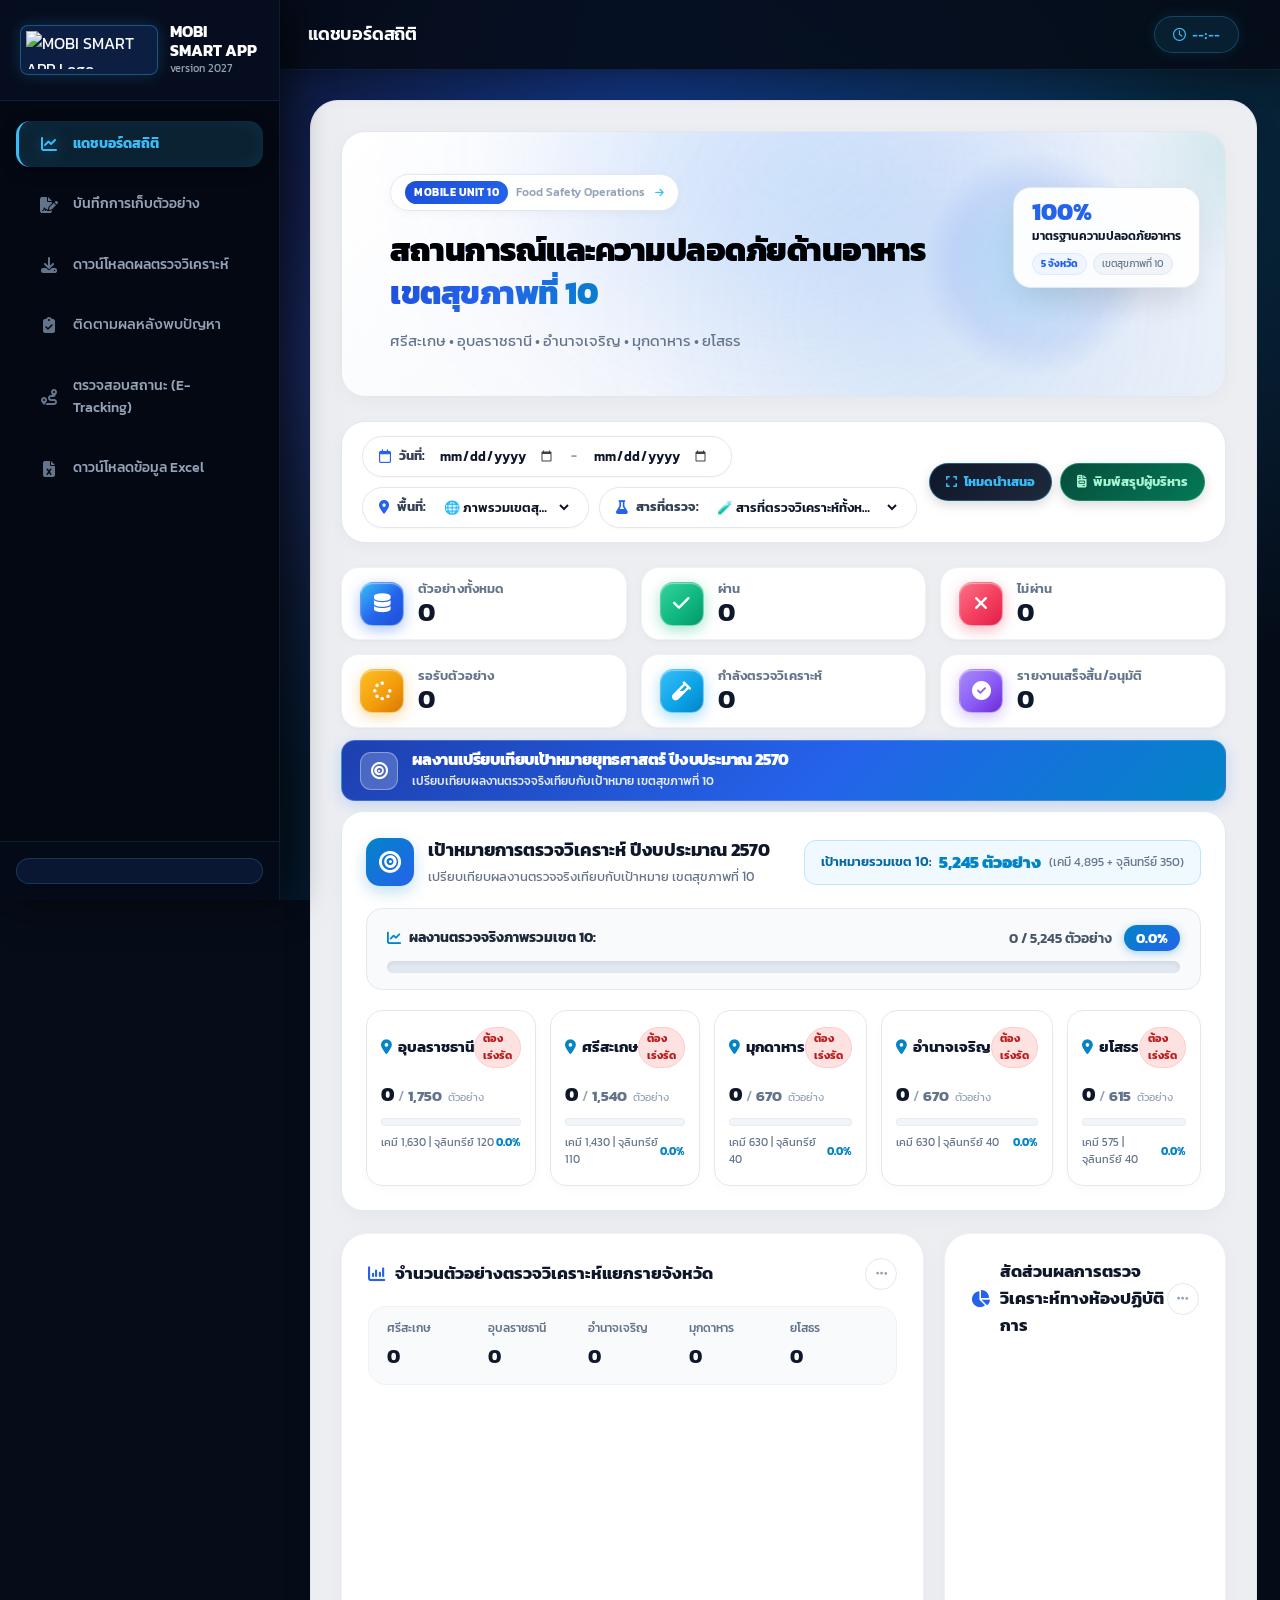
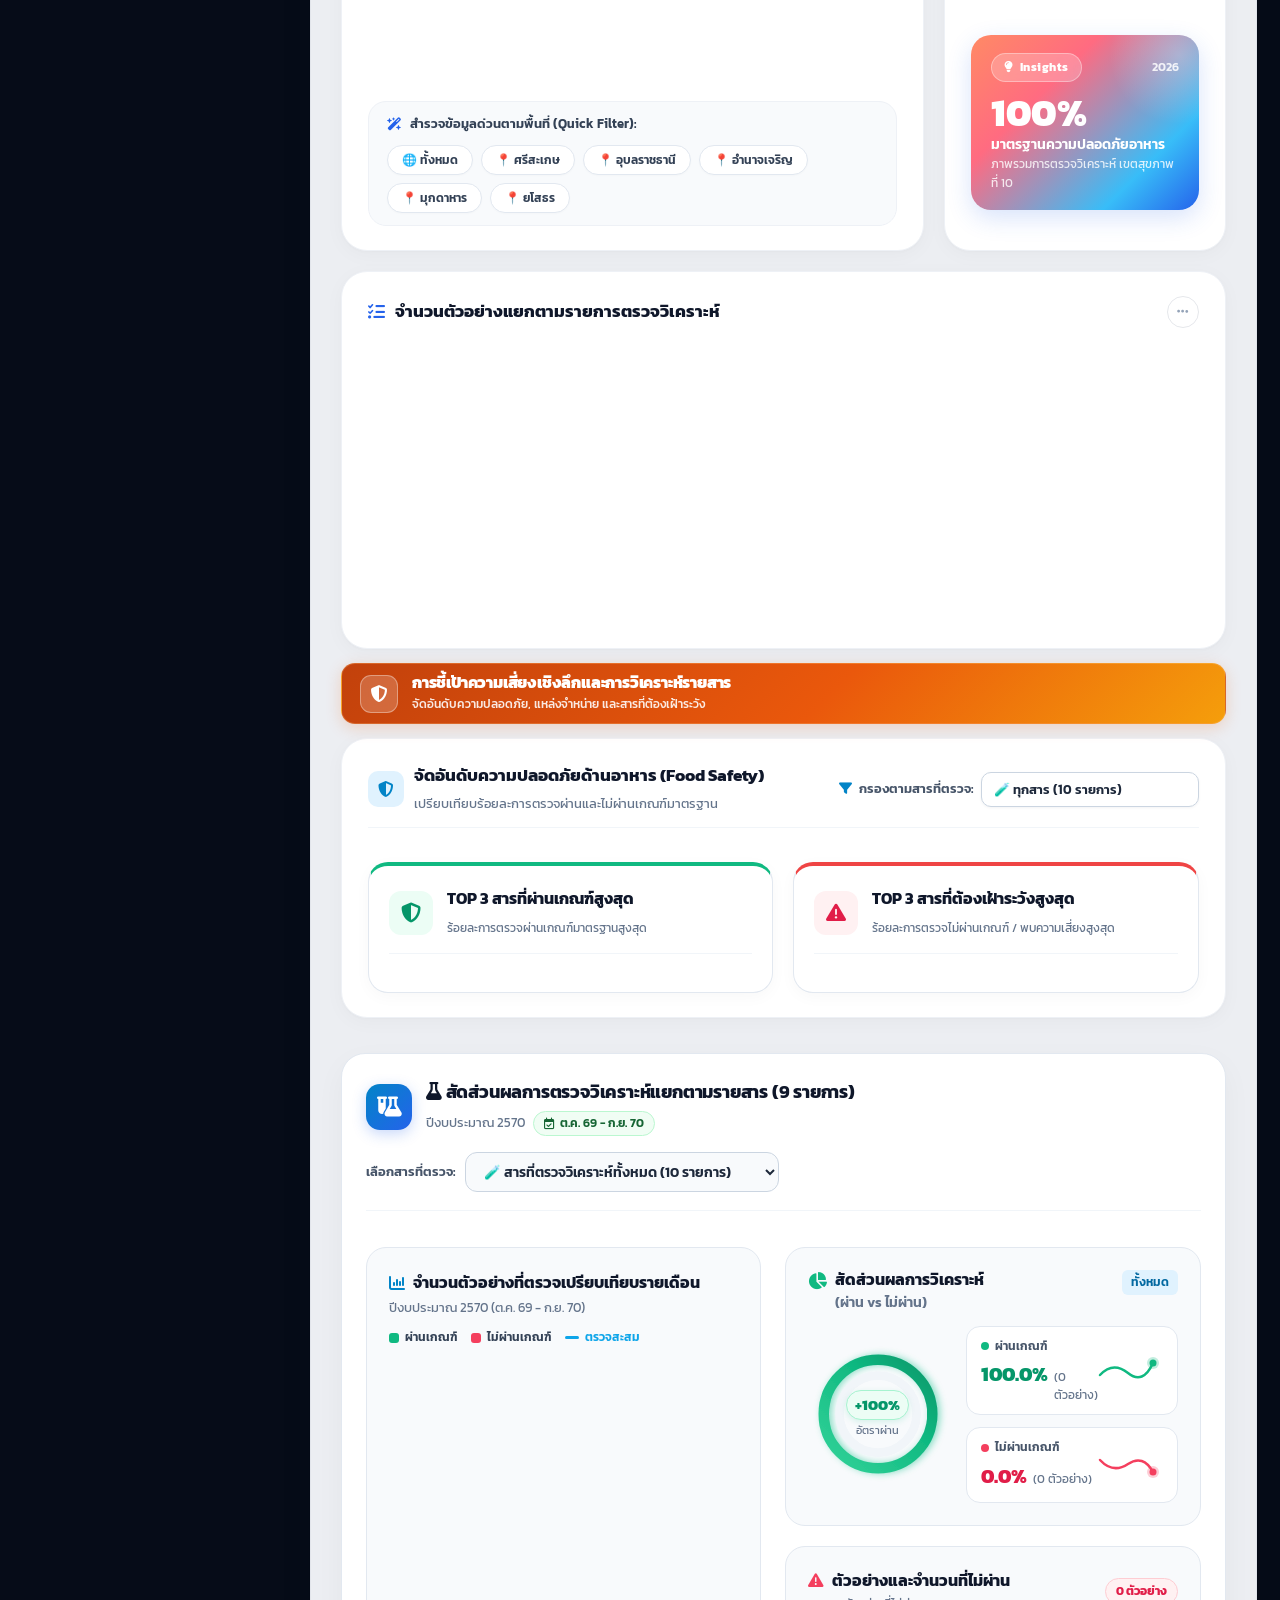
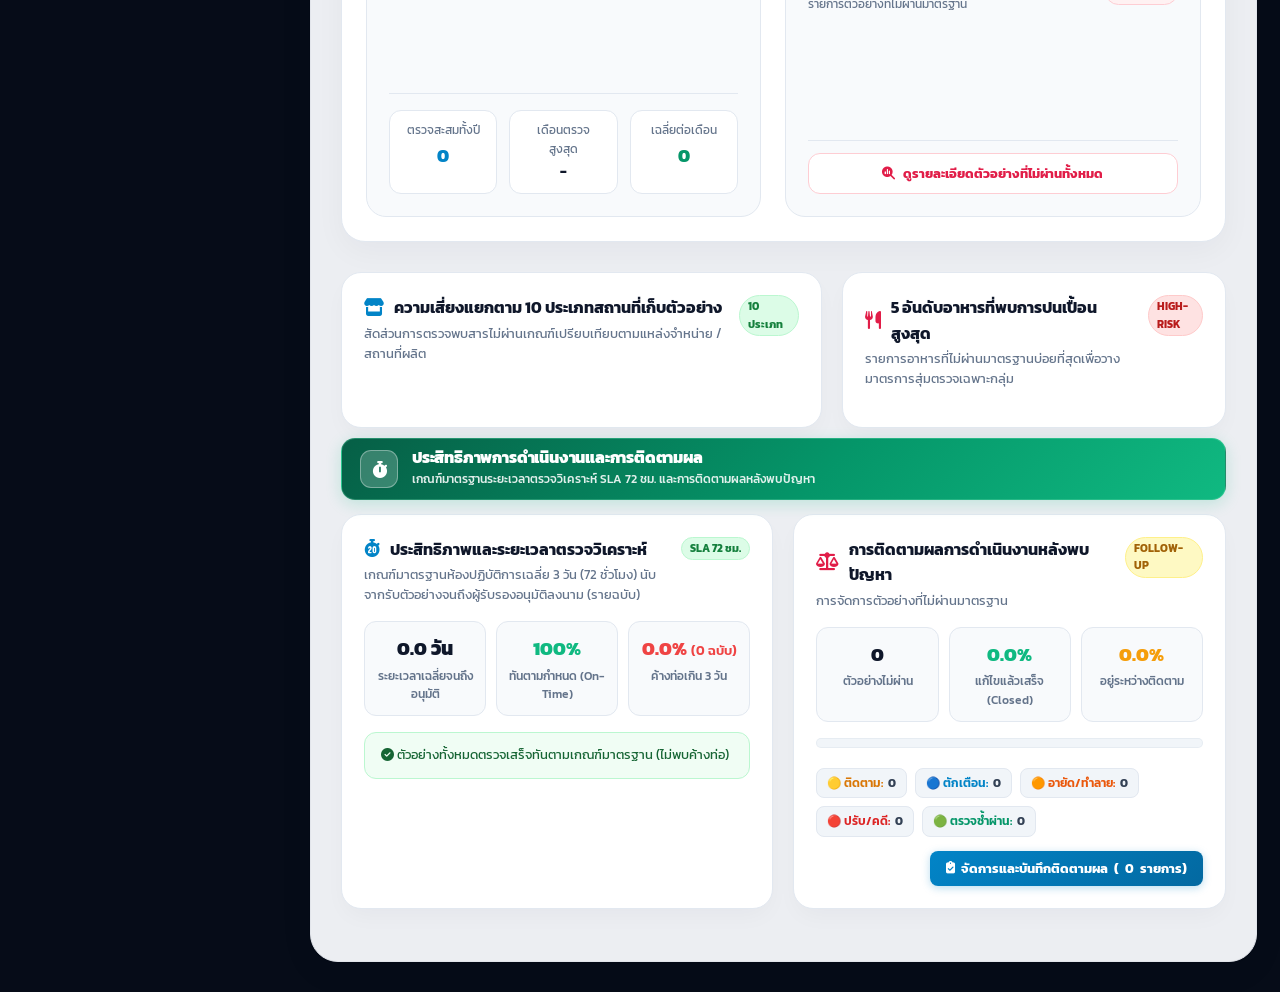
==== index.html @ 43fd7a83 "fix(lab): remove bench sheet title subtitle and update signees to analyst 1 and 2" ====
<!DOCTYPE html>
<html lang="th">
<head>
    <meta http-equiv="Cache-Control" content="no-cache, no-store, must-revalidate">
    <meta http-equiv="Pragma" content="no-cache">
    <meta http-equiv="Expires" content="0">
    <meta charset="UTF-8">
    <meta name="viewport" content="width=device-width, initial-scale=1.0">
    <title>MOBI SMART APP 2027</title>
    <!-- Google Fonts: Sarabun, Outfit, Prompt & Kanit -->
    <link rel="preconnect" href="https://fonts.googleapis.com">
    <link rel="preconnect" href="https://fonts.gstatic.com" crossorigin>
    <link href="https://fonts.googleapis.com/css2?family=Kanit:ital,wght@0,300;0,400;0,500;0,600;0,700;1,300;1,400&family=Outfit:wght@300;400;500;600;700&family=Prompt:ital,wght@0,300;0,400;0,500;0,600;0,700;1,300;1,400&family=Sarabun:ital,wght@0,300;0,400;0,500;0,600;0,700;1,400&display=swap" rel="stylesheet">
    <!-- FontAwesome Icons -->
    <link rel="stylesheet" href="https://cdnjs.cloudflare.com/ajax/libs/font-awesome/6.4.0/css/all.min.css">
    <!-- SweetAlert2 for beautiful popups -->
    <link rel="stylesheet" href="https://cdn.jsdelivr.net/npm/sweetalert2@11/dist/sweetalert2.min.css">
    <!-- Main Style Sheet -->
    <link rel="stylesheet" href="style_v3.css?v=1795678300000">
    <link rel="stylesheet" href="fonts.css?v=1793870500000">

    <style>
        /* Modern Split Card Login Styling (Inspired by reference template) */
        body.require-login-mode {
            background: #020b22 url('login_bg.png?v=1793678000000') no-repeat center center / cover fixed !important;
            font-family: 'Prompt', -apple-system, BlinkMacSystemFont, "Segoe UI", Roboto, sans-serif !important;
            min-height: 100vh;
        }
        body.require-login-mode::before {
            display: none !important;
        }
        body.require-login-mode .app-container {
            display: none !important;
        }
        
        #authModal.active {
            background: #020b22 url('login_bg.png?v=1793678000000') no-repeat center center / cover fixed !important;
            z-index: 1001 !important;
            display: flex !important;
            align-items: center !important;
            justify-content: center !important;
            padding: 24px;
            box-sizing: border-box;
            position: fixed;
            top: 0; left: 0; right: 0; bottom: 0;
            overflow-y: auto !important;
            -webkit-overflow-scrolling: touch !important;
            font-family: 'Prompt', -apple-system, BlinkMacSystemFont, "Segoe UI", Roboto, sans-serif !important;
        }
        #authModal:not(.active),
        #authModal.hidden {
            display: none !important;
            pointer-events: none !important;
        }

        .auth-bg-video {
            position: absolute !important;
            top: 50% !important;
            left: 50% !important;
            width: 100% !important;
            height: 100% !important;
            min-width: 100% !important;
            min-height: 100% !important;
            object-fit: cover !important;
            transform: translate(-50%, -50%) !important;
            z-index: 0 !important;
            pointer-events: none !important;
        }

        .auth-bg-overlay {
            position: absolute !important;
            inset: 0 !important;
            background: radial-gradient(circle at 50% 50%, rgba(2, 11, 34, 0.22) 0%, rgba(2, 11, 34, 0.52) 100%) !important;
            pointer-events: none !important;
            z-index: 1 !important;
        }

        #authModal input,
        #authModal button,
        #authModal select,
        #authModal textarea,
        #authModal label {
            font-family: 'Prompt', -apple-system, BlinkMacSystemFont, "Segoe UI", Roboto, sans-serif !important;
        }

        #authModal i,
        #authModal [class*="fa-"],
        #authModal .fa-solid,
        #authModal .fa-regular {
            font-family: "Font Awesome 6 Free" !important;
        }
        
        #authModal .modal-card.auth-split-card {
            position: relative !important;
            z-index: 2 !important;
            display: flex !important;
            flex-direction: row !important;
            background: rgba(10, 25, 65, 0.28) !important;
            backdrop-filter: blur(18px) saturate(160%) !important;
            -webkit-backdrop-filter: blur(18px) saturate(160%) !important;
            border-radius: 28px !important;
            border: 1.5px solid rgba(255, 255, 255, 0.26) !important;
            box-shadow: 0 30px 90px rgba(0, 5, 20, 0.55), 0 0 50px rgba(0, 140, 255, 0.22), inset 0 1px 2px rgba(255, 255, 255, 0.3) !important;
            width: 100% !important;
            max-width: 1060px !important;
            height: 640px !important;
            max-height: calc(100vh - 40px) !important;
            padding: 0 !important;
            overflow: hidden !important;
            color: #ffffff !important;
            position: relative !important;
            transition: all 0.35s cubic-bezier(0.16, 1, 0.3, 1) !important;
        }

        #authModal .modal-card.auth-split-card.register-mode {
            width: 1240px !important;
            max-width: 96vw !important;
            height: 670px !important;
            max-height: calc(100vh - 30px) !important;
        }

        #authModal .close-modal-btn {
            display: none !important;
        }

        /* Hero Panel (Left on Desktop, Top on Mobile) - Pure White Crisp Theme */
        .auth-panel-hero {
            flex: 0 0 460px;
            width: 460px;
            background: #ffffff !important;
            backdrop-filter: none !important;
            -webkit-backdrop-filter: none !important;
            padding: 34px 38px 24px !important;
            display: flex !important;
            flex-direction: column !important;
            justify-content: space-between !important;
            position: relative !important;
            z-index: 2 !important;
            border-right: 1.5px solid rgba(226, 232, 240, 0.9) !important;
            box-shadow: 10px 0 35px rgba(2, 6, 23, 0.08);
            border-top-left-radius: 26px !important;
            border-bottom-left-radius: 26px !important;
            transition: flex 0.35s ease, width 0.35s ease;
            box-sizing: border-box;
        }

        #authModal .modal-card.register-mode .auth-panel-hero {
            flex: 0 0 280px !important;
            width: 280px !important;
            padding: 22px 20px 18px !important;
        }

        /* Hero Brand */
        .auth-hero-brand {
            display: flex;
            align-items: center;
            gap: 12px;
        }
        .auth-hero-brand-info {
            display: flex;
            align-items: center;
            gap: 8px;
        }
        .auth-brand-name {
            color: #0f172a !important;
            font-size: 15px;
            font-weight: 800;
            letter-spacing: 1.5px;
            text-transform: uppercase;
        }
        .auth-brand-tag {
            background: rgba(2, 132, 199, 0.12) !important;
            border: 1px solid rgba(2, 132, 199, 0.35) !important;
            color: #0284c7 !important;
            font-size: 11px;
            font-weight: 700;
            padding: 2px 8px;
            border-radius: 9999px;
            letter-spacing: 0.5px;
        }

        /* Dynamic Animated App Logo */
        .auth-dynamic-logo-container {
            position: relative;
            width: 100%;
            max-width: 340px;
            height: 250px;
            margin: 10px auto;
            display: flex;
            align-items: center;
            justify-content: center;
        }
        #authModal .modal-card.register-mode .auth-dynamic-logo-container {
            max-width: 240px;
            height: 180px;
        }

        .logo-ambient-glow {
            position: absolute;
            top: 50%;
            left: 50%;
            width: 270px;
            height: 270px;
            background: radial-gradient(circle, rgba(186, 230, 253, 0.7) 0%, rgba(224, 242, 254, 0.4) 45%, transparent 70%) !important;
            border-radius: 50%;
            pointer-events: none;
            animation: logoAuraPulse 4s ease-in-out infinite;
            z-index: 1;
        }
        .logo-orbit-ring {
            position: absolute;
            top: 50%;
            left: 50%;
            border-radius: 50%;
            pointer-events: none;
        }
        .orbit-ring-outer {
            width: 250px;
            height: 250px;
            border: 1.5px dashed rgba(2, 132, 199, 0.38) !important;
            animation: techRingSpin 22s linear infinite;
            z-index: 1;
        }
        .orbit-ring-inner {
            width: 215px;
            height: 215px;
            border: 1px dotted rgba(14, 165, 233, 0.45) !important;
            animation: techRingReverse 16s linear infinite;
            z-index: 1;
        }
        .auth-dynamic-logo-card {
            position: relative;
            z-index: 3;
            padding: 0;
            background: transparent !important;
            border: none !important;
            box-shadow: none !important;
            animation: logoFloat 4.5s ease-in-out infinite;
            display: flex;
            align-items: center;
            justify-content: center;
        }
        #authModal .modal-card.register-mode .auth-dynamic-logo-card {
            padding: 0;
            background: transparent !important;
            border: none !important;
            box-shadow: none !important;
        }
        .auth-dynamic-app-logo {
            max-width: 325px;
            max-height: 180px;
            width: 100%;
            height: auto;
            object-fit: contain;
            display: block;
            filter: none !important;
            transition: transform 0.3s ease;
        }
        #authModal .modal-card.register-mode .auth-dynamic-app-logo {
            max-width: 230px;
            max-height: 125px;
        }

        @keyframes logoFloat {
            0%, 100% {
                transform: translateY(0px) rotate(0deg);
            }
            50% {
                transform: translateY(-8px) rotate(0.6deg);
            }
        }
        @keyframes logoAuraPulse {
            0%, 100% {
                transform: translate(-50%, -50%) scale(0.92);
                opacity: 0.5;
            }
            50% {
                transform: translate(-50%, -50%) scale(1.1);
                opacity: 0.85;
            }
        }
        @keyframes techRingSpin {
            from { transform: translate(-50%, -50%) rotate(0deg); }
            to { transform: translate(-50%, -50%) rotate(360deg); }
        }
        @keyframes techRingReverse {
            from { transform: translate(-50%, -50%) rotate(360deg); }
            to { transform: translate(-50%, -50%) rotate(0deg); }
        }

        /* Hero Typography */
        .auth-hero-text-block {
            margin-bottom: 6px;
        }
        .auth-hero-title {
            font-family: 'Prompt', 'Outfit', sans-serif !important;
            font-size: 38px;
            font-weight: 800;
            letter-spacing: -0.5px;
            color: #0f172a !important;
            line-height: 1.1;
            margin-bottom: 8px;
            text-shadow: none !important;
        }
        .auth-hero-system-desc {
            font-family: 'Prompt', 'Kanit', sans-serif;
            font-size: 14.5px;
            font-weight: 700;
            background: linear-gradient(135deg, #1e3a8a 0%, #2563eb 50%, #0284c7 100%) !important;
            -webkit-background-clip: text !important;
            -webkit-text-fill-color: transparent !important;
            background-clip: text !important;
            color: transparent !important;
            margin-bottom: 5px;
            line-height: 1.4;
            display: inline-block;
        }
        .auth-hero-agency-desc {
            font-size: 12.5px;
            font-weight: 500;
            color: #475569 !important;
            line-height: 1.5;
            margin: 0;
        }
        .auth-hero-copyright {
            font-size: 11.5px;
            color: #64748b !important;
            margin-top: 8px;
        }

        /* Form Panel (Right on Desktop) */
        .auth-panel-form {
            flex: 1;
            background: linear-gradient(165deg, rgba(8, 20, 55, 0.35) 0%, rgba(4, 12, 35, 0.48) 100%) !important;
            backdrop-filter: blur(18px) saturate(160%) !important;
            -webkit-backdrop-filter: blur(18px) saturate(160%) !important;
            padding: 30px 42px 24px !important;
            display: flex !important;
            flex-direction: column !important;
            justify-content: space-between !important;
            overflow: hidden;
            box-sizing: border-box;
            position: relative;
        }

        /* Top Nav Bar inside Form Panel */
        .auth-top-nav-bar {
            display: flex;
            align-items: center;
            justify-content: flex-end;
            gap: 20px;
            margin-bottom: 14px;
        }
        #authModal .auth-top-nav-bar a,
        .auth-top-nav-bar a {
            color: #ffffff !important;
            font-size: 12.5px !important;
            font-weight: 600 !important;
            letter-spacing: 0.5px !important;
            text-decoration: none !important;
            transition: color 0.2s, opacity 0.2s !important;
            opacity: 1 !important;
        }
        #authModal .auth-top-nav-bar a:hover,
        .auth-top-nav-bar a:hover {
            color: #7dd3fc !important;
            opacity: 1 !important;
            text-decoration: underline !important;
        }

        /* Forms Scroll Area - Vertically Centered for Login */
        .auth-forms-container {
            flex: 1;
            display: flex !important;
            flex-direction: column !important;
            justify-content: center !important;
            overflow-y: auto;
            padding-right: 6px;
        }
        #authModal .modal-card.register-mode .auth-forms-container {
            justify-content: flex-start !important;
        }
        .auth-forms-container::-webkit-scrollbar {
            width: 5px;
        }
        .auth-forms-container::-webkit-scrollbar-thumb {
            background: #1e3a8a;
            border-radius: 10px;
        }

        .auth-subform {
            display: none !important;
        }
        .auth-subform.active {
            display: block !important;
        }
        #loginForm.active {
            width: 100%;
            margin: auto 0 !important;
            display: flex !important;
            flex-direction: column !important;
            justify-content: center !important;
        }
        #registerForm.active {
            display: block !important;
            width: 100% !important;
            margin: 0 !important;
        }
        #forgotForm.active {
            display: block !important;
            width: 100% !important;
            margin: auto 0 !important;
        }

        /* Form Headers */
        .auth-form-header {
            margin-bottom: 20px;
        }
        .auth-form-title {
            color: #ffffff !important;
            font-size: 22px !important;
            font-weight: 700 !important;
            letter-spacing: 0.3px;
            margin: 0 0 6px 0 !important;
            line-height: 1.25;
        }
        .auth-form-subtitle {
            color: #ffffff !important;
            opacity: 0.92;
            font-size: 12.5px !important;
            margin: 0 !important;
            line-height: 1.4;
        }

        /* Inputs (Crisp White Boxes matching reference image) */
        .auth-pill-group {
            position: relative;
            margin-bottom: 16px;
        }
        .auth-pill-group input, 
        .auth-pill-group select {
            width: 100%;
            height: 50px;
            border-radius: 14px !important;
            border: 1.5px solid rgba(255, 255, 255, 0.25) !important;
            padding-left: 54px !important;
            padding-right: 48px !important;
            padding-top: 0 !important;
            padding-bottom: 0 !important;
            font-size: 14px !important;
            font-family: 'Prompt', sans-serif !important;
            color: #0f172a !important;
            background: #ffffff !important;
            outline: none;
            transition: all 0.2s ease;
            box-sizing: border-box;
            box-shadow: 0 4px 14px rgba(0, 0, 0, 0.16) !important;
        }
        .auth-pill-group input::placeholder {
            color: #94a3b8 !important;
            font-size: 13px;
            font-weight: 400;
        }
        .auth-pill-group input:focus, 
        .auth-pill-group select:focus {
            border-color: #38bdf8 !important;
            box-shadow: 0 0 0 3.5px rgba(56, 189, 248, 0.32) !important;
        }
        .auth-pill-group input:-webkit-autofill,
        .auth-pill-group input:-webkit-autofill:hover, 
        .auth-pill-group input:-webkit-autofill:focus {
            -webkit-text-fill-color: #0f172a !important;
            -webkit-box-shadow: 0 0 0 1000px #ffffff inset !important;
            box-shadow: 0 0 0 1000px #ffffff inset !important;
            transition: background-color 5000s ease-in-out 0s;
            padding-left: 54px !important;
            padding-right: 48px !important;
        }
        .auth-pill-group .pill-icon-left {
            position: absolute;
            left: 20px;
            top: 50%;
            transform: translateY(-50%);
            color: #475569 !important;
            font-size: 16px;
            pointer-events: none;
            z-index: 5;
        }
        .auth-pill-group .pill-icon-eye {
            position: absolute;
            right: 20px;
            top: 50%;
            transform: translateY(-50%);
            color: #64748b !important;
            font-size: 16px;
            cursor: pointer;
            transition: color 0.2s;
            z-index: 5;
        }
        .auth-pill-group .pill-icon-eye:hover {
            color: #0284c7 !important;
        }

        /* Buttons */
        .auth-btn-pill {
            width: 100%;
            height: 48px;
            border-radius: 14px !important;
            font-size: 15px !important;
            font-weight: 700 !important;
            letter-spacing: 0.5px;
            font-family: 'Prompt', sans-serif !important;
            cursor: pointer;
            transition: all 0.25s ease !important;
            box-sizing: border-box;
            display: flex;
            align-items: center;
            justify-content: center;
        }
        .auth-btn-primary {
            background: linear-gradient(135deg, #0284c7 0%, #2563eb 55%, #1d4ed8 100%) !important;
            border: none !important;
            color: #ffffff !important;
            box-shadow: 0 8px 24px rgba(37, 99, 235, 0.45) !important;
            margin-top: 8px;
        }
        .auth-btn-primary:hover {
            transform: translateY(-2px);
            box-shadow: 0 12px 30px rgba(2, 132, 199, 0.6) !important;
        }
        .auth-btn-secondary {
            background: rgba(255, 255, 255, 0.05) !important;
            border: 1.5px solid rgba(56, 189, 248, 0.45) !important;
            color: #ffffff !important;
            box-shadow: 0 4px 14px rgba(0, 0, 0, 0.2) !important;
            margin-top: 10px !important;
        }
        .auth-btn-secondary:hover {
            background: rgba(56, 189, 248, 0.15) !important;
            border-color: #38bdf8 !important;
            color: #38bdf8 !important;
            transform: translateY(-2px);
            box-shadow: 0 6px 20px rgba(56, 189, 248, 0.25) !important;
        }

        /* Meta Row */
        .auth-meta-row {
            display: flex;
            align-items: center;
            justify-content: space-between;
            margin-top: 15px;
            font-size: 12.5px;
            color: #ffffff !important;
        }
        .auth-remember-checkbox {
            display: flex;
            align-items: center;
            gap: 8px;
            cursor: pointer;
            user-select: none;
            color: #ffffff !important;
            font-size: 12.5px;
        }
        .auth-remember-checkbox span {
            color: #ffffff !important;
        }
        .auth-remember-checkbox input[type="checkbox"] {
            accent-color: #0284c7;
            width: 16px;
            height: 16px;
            cursor: pointer;
        }
        #authModal .auth-forgot-link,
        #authModal a.auth-forgot-link,
        .auth-forgot-link {
            color: #7dd3fc !important;
            text-decoration: none !important;
            font-size: 13px !important;
            font-weight: 600 !important;
            transition: color 0.2s, text-decoration 0.2s !important;
        }
        #authModal .auth-forgot-link:hover,
        #authModal a.auth-forgot-link:hover,
        .auth-forgot-link:hover {
            color: #bae6fd !important;
            text-decoration: underline !important;
        }

        /* Bottom Switch Prompt */
        .auth-bottom-switch {
            text-align: center;
            margin-top: 20px;
            font-size: 13.5px;
            color: #ffffff !important;
        }
        .auth-bottom-switch span {
            color: #ffffff !important;
            opacity: 1 !important;
        }
        #authModal .auth-bottom-switch a,
        #authModal #authHeroFooterPrompt a,
        .auth-bottom-switch a {
            color: #7dd3fc !important;
            font-weight: 700 !important;
            text-decoration: underline !important;
            margin-left: 5px !important;
            cursor: pointer !important;
            transition: color 0.2s !important;
        }
        #authModal .auth-bottom-switch a:hover,
        #authModal #authHeroFooterPrompt a:hover,
        .auth-bottom-switch a:hover {
            color: #bae6fd !important;
            text-decoration: underline !important;
        }

        /* Register Mode Overrides (Clean White Form Side) */
        #authModal .modal-card.register-mode .auth-panel-form {
            background: #ffffff !important;
            padding: 20px 34px 16px !important;
            color: #1e293b !important;
        }
        #authModal .modal-card.register-mode .auth-top-nav-bar {
            margin-bottom: 8px !important;
        }
        #authModal .modal-card.register-mode .auth-top-nav-bar a {
            color: #64748b !important;
            font-size: 11.5px !important;
        }
        #authModal .modal-card.register-mode .auth-top-nav-bar a:hover {
            color: #2563eb !important;
        }
        #authModal .modal-card.register-mode .auth-form-header {
            margin-bottom: 8px !important;
        }
        #authModal .modal-card.register-mode .auth-form-title {
            color: #1d285a !important;
            font-size: 20px !important;
            font-weight: 700 !important;
            margin: 0 0 2px 0 !important;
        }
        #authModal .modal-card.register-mode .auth-form-subtitle {
            color: #64748b !important;
            font-size: 12px !important;
            margin: 0 !important;
        }

        /* Register Form Grid & Fields */
        .reg-grid {
            display: grid !important;
            grid-template-columns: repeat(3, 1fr) !important;
            column-gap: 12px !important;
            row-gap: 8px !important; /* Perfect gap, not too wide, not cramped */
            margin-bottom: 6px !important;
        }
        .reg-span-2 {
            grid-column: span 2 !important;
        }

        .reg-field {
            display: flex !important;
            flex-direction: column !important;
            margin-bottom: 0 !important;
        }
        .reg-field label {
            font-size: 12px !important;
            font-weight: 600 !important;
            color: #334155 !important;
            margin-bottom: 3px !important;
            display: flex !important;
            align-items: center !important;
            gap: 4px !important;
            line-height: 1.2 !important;
        }
        .reg-field label .required {
            color: #ef4444 !important;
        }

        .input-inner-wrap {
            position: relative !important;
            width: 100% !important;
        }
        .input-inner-wrap input,
        .input-inner-wrap select {
            width: 100% !important;
            height: 38px !important;
            background: #ffffff !important;
            border: 1.5px solid #cbd5e1 !important;
            border-radius: 9px !important;
            padding-left: 36px !important;
            padding-right: 12px !important;
            font-size: 13px !important;
            font-family: 'Prompt', sans-serif !important;
            color: #0f172a !important;
            outline: none !important;
            box-sizing: border-box !important;
            box-shadow: none !important;
            transition: all 0.2s ease !important;
        }
        .input-inner-wrap input::placeholder {
            color: #94a3b8 !important;
            font-size: 12.5px !important;
        }
        .input-inner-wrap input:focus,
        .input-inner-wrap select:focus {
            background: #ffffff !important;
            border-color: #2563eb !important;
            box-shadow: 0 0 0 3px rgba(37, 99, 235, 0.12) !important;
        }
        .input-inner-wrap > i:not(.toggle-password) {
            position: absolute !important;
            left: 12px !important;
            top: 50% !important;
            transform: translateY(-50%) !important;
            background: linear-gradient(135deg, #0284c7 0%, #2563eb 50%, #1d4ed8 100%) !important;
            -webkit-background-clip: text !important;
            -webkit-text-fill-color: transparent !important;
            color: #2563eb !important;
            display: inline-block !important;
            font-size: 13.5px !important;
            pointer-events: none !important;
            z-index: 2 !important;
            transition: all 0.25s ease !important;
        }
        .input-inner-wrap input:focus ~ i,
        .input-inner-wrap select:focus ~ i {
            background: linear-gradient(135deg, #38bdf8 0%, #2563eb 50%, #1d4ed8 100%) !important;
            -webkit-background-clip: text !important;
            -webkit-text-fill-color: transparent !important;
        }
        .input-inner-wrap .toggle-password {
            position: absolute !important;
            right: 12px !important;
            top: 50% !important;
            transform: translateY(-50%) !important;
            color: #94a3b8 !important;
            font-size: 14px !important;
            cursor: pointer !important;
            z-index: 3 !important;
        }
        .input-inner-wrap .toggle-password:hover {
            color: #2563eb !important;
        }

        /* Bottom Grid: Credentials & Notes */
        .reg-bottom-grid {
            display: grid !important;
            grid-template-columns: 1.15fr 0.85fr !important;
            align-items: stretch !important;
            column-gap: 12px !important;
            row-gap: 8px !important;
            margin-top: 4px !important;
            margin-bottom: 6px !important;
        }

        .reg-auth-block {
            min-height: auto !important;
            padding: 10px 14px !important;
            background: #f8fafc !important;
            border: 1.5px solid #e2e8f0 !important;
            border-radius: 12px !important;
            color: #1e293b !important;
            display: flex !important;
            flex-direction: column !important;
            gap: 6px !important;
        }
        .reg-auth-block small {
            display: block !important;
            color: #64748b !important;
            font-size: 10.5px !important;
            margin-bottom: 2px !important;
        }
        .reg-auth-block .input-inner-wrap input {
            background: #ffffff !important;
            height: 36px !important;
        }

        /* Password Meter */
        .password-meter {
            margin-top: 2px !important;
        }
        .password-meter .meter-steps {
            display: flex !important;
            justify-content: space-between !important;
            gap: 4px !important;
            position: relative !important;
        }
        .password-meter .meter-step {
            background: #e2e8f0 !important;
            border-radius: 6px !important;
            padding: 2px 6px !important;
            font-size: 10px !important;
            color: #64748b !important;
            display: flex !important;
            align-items: center !important;
            gap: 4px !important;
            width: auto !important;
        }
        .password-meter .meter-step .dot {
            width: 5px !important;
            height: 5px !important;
            border-radius: 50% !important;
            background: #94a3b8 !important;
            margin: 0 !important;
        }
        .password-meter .meter-step.active {
            background: #dbeafe !important;
            color: #1d4ed8 !important;
            font-weight: 600 !important;
        }
        .password-meter .meter-step.active .dot {
            background: #2563eb !important;
            box-shadow: 0 0 6px #2563eb !important;
        }

        /* Note Block */
        .reg-note-block {
            background: #f0f7ff !important;
            border: 1.5px solid #bfdbfe !important;
            border-radius: 12px !important;
            padding: 10px 14px !important;
            color: #1e3a8a !important;
            font-size: 11px !important;
            line-height: 1.5 !important;
            display: flex !important;
            flex-direction: column !important;
            justify-content: center !important;
            box-shadow: 0 2px 8px rgba(37, 99, 235, 0.04) !important;
        }
        .reg-note-block h5 {
            color: #1d4ed8 !important;
            font-size: 12px !important;
            font-weight: 700 !important;
            margin: 0 0 4px 0 !important;
            display: flex !important;
            align-items: center !important;
            gap: 5px !important;
        }
        .reg-note-block ul {
            padding-left: 16px !important;
            margin: 0 !important;
        }
        .reg-note-block li {
            color: #334155 !important;
            margin-bottom: 3px !important;
        }
        .reg-note-block li:last-child {
            margin-bottom: 0 !important;
        }

        /* Register Action Buttons */
        #registerForm .auth-btn-pill {
            height: 42px !important;
            font-size: 14.5px !important;
            margin-top: 8px !important;
            border-radius: 10px !important;
        }
        #registerForm a {
            color: #64748b !important;
            font-size: 12.5px !important;
            font-weight: 600 !important;
            text-decoration: none !important;
            transition: color 0.2s;
        }
        #registerForm a:hover {
            color: #1d285a !important;
            text-decoration: underline !important;
        }

        /* Forgot Password Form */
        #forgotForm .input-icon-wrapper {
            margin-bottom: 12px !important;
            position: relative !important;
            display: flex !important;
            flex-direction: column !important;
        }
        #forgotForm label,
        #forgotForm .input-icon-wrapper label {
            color: #ffffff !important;
            font-size: 13px !important;
            font-weight: 600 !important;
            margin-bottom: 5px !important;
            display: block !important;
            letter-spacing: 0.2px !important;
            text-shadow: 0 1px 2px rgba(0, 0, 0, 0.4) !important;
        }
        #forgotForm input {
            background: #ffffff !important;
            border: 1.5px solid rgba(255, 255, 255, 0.25) !important;
            color: #0f172a !important;
            height: 42px !important;
            border-radius: 10px !important;
            padding-left: 38px !important;
        }
        #forgotForm .input-icon-wrapper > i {
            position: absolute !important;
            top: auto !important;
            bottom: 21px !important;
            transform: translateY(50%) !important;
            left: 14px !important;
            color: #475569 !important;
            font-size: 15px !important;
            pointer-events: none !important;
            z-index: 5 !important;
        }

        /* Responsive Mobile Breakpoint for Auth Modal */
        @media (max-width: 900px) {
            body.require-login-mode {
                overflow-y: auto !important;
                -webkit-overflow-scrolling: touch !important;
                height: auto !important;
                min-height: 100% !important;
            }
            #authModal {
                align-items: flex-start !important;
                padding: 16px 12px 36px !important;
                overflow-y: auto !important;
                -webkit-overflow-scrolling: touch !important;
            }
            #authModal .modal-card.auth-split-card,
            #authModal .modal-card.auth-split-card.register-mode {
                flex-direction: column !important;
                width: 100% !important;
                max-width: 440px !important;
                height: auto !important;
                min-height: auto !important;
                max-height: none !important;
                margin: auto !important;
                overflow: visible !important;
                border-radius: 24px !important;
                box-shadow: 0 15px 40px rgba(0, 0, 0, 0.6) !important;
            }
            .auth-panel-hero {
                flex: none !important;
                width: 100% !important;
                padding: 16px 16px 12px !important;
                border-right: none !important;
                border-bottom: 1.5px solid rgba(226, 232, 240, 0.9) !important;
                border-radius: 24px 24px 0 0 !important;
                text-align: center !important;
                box-shadow: none !important;
            }
            .auth-hero-brand {
                justify-content: center !important;
            }
            .auth-dynamic-logo-container,
            #authModal .modal-card.register-mode .auth-dynamic-logo-container {
                max-width: 140px !important;
                height: 85px !important;
                margin: 6px auto !important;
            }
            .logo-ambient-glow {
                width: 90px !important;
                height: 90px !important;
            }
            .orbit-ring-outer {
                width: 82px !important;
                height: 82px !important;
            }
            .orbit-ring-inner {
                width: 70px !important;
                height: 70px !important;
            }
            .auth-dynamic-app-logo,
            #authModal .modal-card.register-mode .auth-dynamic-app-logo {
                max-width: 110px !important;
                max-height: 65px !important;
            }
            .auth-hero-text-block {
                margin-bottom: 4px !important;
                text-align: center !important;
            }
            .auth-hero-title {
                font-size: 20px !important;
                margin-bottom: 2px !important;
                text-align: center !important;
            }
            .auth-hero-system-desc {
                font-size: 12px !important;
                margin-bottom: 2px !important;
                text-align: center !important;
            }
            .auth-hero-agency-desc {
                font-size: 11px !important;
                text-align: center !important;
            }
            .auth-hero-copyright {
                display: none !important;
            }
            .auth-panel-form {
                flex: none !important;
                width: 100% !important;
                padding: 16px 16px 22px !important;
                border-radius: 0 0 24px 24px !important;
                box-sizing: border-box !important;
            }
            .auth-top-nav-bar {
                justify-content: center !important;
                gap: 12px !important;
                font-size: 11.5px !important;
                margin-bottom: 12px !important;
            }
            .auth-form-title {
                font-size: 18px !important;
                text-align: center !important;
                margin-bottom: 4px !important;
            }
            .auth-form-subtitle {
                font-size: 12px !important;
                text-align: center !important;
                margin-bottom: 14px !important;
            }
            .auth-pill-group {
                margin-bottom: 12px !important;
            }
            .auth-pill-group input,
            .auth-pill-group select {
                height: 46px !important;
                font-size: 16px !important; /* Prevents iOS auto-zoom */
                padding-left: 48px !important;
            }
            .auth-btn-pill {
                height: 46px !important;
                font-size: 15px !important;
            }
            .reg-grid {
                grid-template-columns: 1fr !important;
                gap: 10px !important;
            }
            .reg-span-2 {
                grid-column: span 1 !important;
            }
            .reg-bottom-grid {
                grid-template-columns: 1fr !important;
                gap: 12px !important;
            }
        }

        /* Direct Badge Styling in Saved Records Table */
        #view-sample-record .responsive-table table tbody td:nth-child(2) span,
        #view-sample-record .responsive-table table tbody td:nth-child(2) .badge,
        #savedRecordsTableBody td:nth-child(2) span,
        #savedRecordsTableBody td:nth-child(2) .badge,
        #view-sample-record .form-type-badge,
        .form-type-badge {
            background-color: #0f274e !important;
            background: #0f274e !important;
            color: #ffffff !important;
            padding: 5px 12px !important;
            border-radius: 6px !important;
            font-size: 12px !important;
            font-weight: 700 !important;
            display: inline-block !important;
            box-shadow: 0 2px 6px rgba(15, 39, 78, 0.3) !important;
            letter-spacing: 0.3px !important;
            line-height: 1.4 !important;
            visibility: visible !important;
            opacity: 1 !important;
        }


    
        /* Certify modal export controls action buttons - Matching Download Pill Button Style */
        #btnEditApproval {
            background: linear-gradient(135deg, #d97706 0%, #f59e0b 100%) !important;
            color: #ffffff !important;
            border: none !important;
            border-radius: 9999px !important;
            padding: 10px 24px !important;
            font-weight: 700 !important;
            font-size: 14px !important;
            box-shadow: 0 4px 18px rgba(245, 158, 11, 0.4) !important;
            display: none !important;
            align-items: center !important;
            justify-content: center !important;
            gap: 8px !important;
            cursor: pointer !important;
            transition: all 0.25s cubic-bezier(0.16, 1, 0.3, 1) !important;
            letter-spacing: 0.2px !important;
        }
        #btnEditApproval i {
            color: #ffffff !important;
        }
        #btnEditApproval:hover {
            background: linear-gradient(135deg, #ea580c 0%, #f59e0b 100%) !important;
            color: #ffffff !important;
            transform: translateY(-2px) scale(1.02) !important;
            box-shadow: 0 8px 25px rgba(245, 158, 11, 0.5) !important;
        }
        #btnEditApproval:active {
            transform: translateY(0) scale(0.99) !important;
        }

        #btnCloseCertModal {
            background: linear-gradient(135deg, #475569 0%, #64748b 100%) !important;
            color: #ffffff !important;
            border: none !important;
            border-radius: 9999px !important;
            padding: 10px 24px !important;
            font-weight: 700 !important;
            font-size: 14px !important;
            box-shadow: 0 4px 18px rgba(71, 85, 105, 0.35) !important;
            display: inline-flex !important;
            align-items: center !important;
            justify-content: center !important;
            gap: 8px !important;
            cursor: pointer !important;
            transition: all 0.25s cubic-bezier(0.16, 1, 0.3, 1) !important;
            letter-spacing: 0.2px !important;
        }
        #btnCloseCertModal i {
            color: #ffffff !important;
        }
        #btnCloseCertModal:hover {
            background: linear-gradient(135deg, #334155 0%, #475569 100%) !important;
            color: #ffffff !important;
            transform: translateY(-2px) scale(1.02) !important;
            box-shadow: 0 8px 25px rgba(71, 85, 105, 0.45) !important;
        }
        #btnCloseCertModal:active {
            transform: translateY(0) scale(0.99) !important;
        }

        /* Force Single Full-Row Stacking for Dashboard Cards on Mobile & Tablets */
        @media (max-width: 1024px) {
            .dashboard-grid {
                display: flex !important;
                flex-direction: column !important;
                width: 100% !important;
                gap: 18px !important;
            }
            .dashboard-grid > .chart-container,
            .dashboard-grid > div,
            .chart-container,
            .chart-span-2,
            .chart-span-1,
            .chart-container.large-chart,
            .safety-ranking-container {
                display: flex !important;
                flex-direction: column !important;
                grid-column: auto !important;
                width: 100% !important;
                max-width: 100% !important;
                flex: 1 1 100% !important;
                margin-left: 0 !important;
                margin-right: 0 !important;
                box-sizing: border-box !important;
            }
            .chart-body {
                width: 100% !important;
                max-width: 100% !important;
                overflow: hidden !important;
            }
            .chart-body canvas {
                max-width: 100% !important;
                width: 100% !important;
                height: auto !important;
            }

            /* Headline Sizes Optimization (Mobile & Tablets) */
            .top-navbar {
                padding: 10px 14px !important;
                min-height: 52px !important;
            }
            .top-navbar .navbar-left {
                display: flex !important;
                align-items: center !important;
                gap: 10px !important;
                min-width: 0 !important;
                flex: 1 1 auto !important;
            }
            .top-navbar .view-title {
                font-size: 15px !important;
                font-weight: 600 !important;
                line-height: 1.25 !important;
                letter-spacing: -0.1px !important;
            }
            .top-navbar .system-time {
                padding: 5px 10px !important;
                font-size: 12px !important;
                white-space: nowrap !important;
            }
            .record-hero-header:not(.hidden) {
                padding: 8px 14px !important;
                gap: 10px !important;
                margin-bottom: 10px !important;
                border-radius: 12px !important;
            }
            .record-hero-icon-box {
                width: 30px !important;
                height: 30px !important;
                border-radius: 8px !important;
                font-size: 14px !important;
                flex-shrink: 0 !important;
            }
            .record-main-title {
                font-size: 13.5px !important;
                font-weight: 600 !important;
                line-height: 1.35 !important;
                letter-spacing: -0.1px !important;
            }
            .record-sub-title {
                font-size: 11px !important;
                line-height: 1.35 !important;
                margin-top: 2px !important;
            }
            .step-title {
                font-size: 13px !important;
                font-weight: 600 !important;
            }
            #view-sample-record .form-section-title,
            #view-sample-record #formNameTitle {
                font-size: 16.5px !important;
                font-weight: 600 !important;
                margin-bottom: 16px !important;
            }
            #view-e-tracking .section-title-wrapper h3,
            .section-title-wrapper h3 {
                font-size: 16px !important;
                font-weight: 600 !important;
                line-height: 1.35 !important;
            }
        }
    </style>
    <link rel="stylesheet" href="enhancements.css?v=1795679800000">
    <style id="bloom-field-tracking-style">
        /* Bloom Field Gradient Background - Specifically for E-Tracking */
        body.tracking-view-active,
        body:has(#view-e-tracking.active),
        html:has(#view-e-tracking.active),
        html.tracking-view-active,
        body.tracking-view-active .main-content,
        body.tracking-view-active .content-body,
        .main-content:has(#view-e-tracking.active),
        .content-body:has(#view-e-tracking.active),
        #view-e-tracking.active {
            background-color: #f7efe3 !important;
            background-image:
                radial-gradient(ellipse at 50% 50%, transparent 55%, rgba(185, 195, 210, 0.2) 100%),
                radial-gradient(circle at 50% 6%, rgba(243, 217, 228, 0.95) 0%, rgba(243, 217, 228, 0.5) 30%, transparent 60%),
                radial-gradient(circle at 14% 50%, rgba(185, 212, 236, 0.95) 0%, rgba(220, 235, 247, 0.75) 32%, transparent 65%),
                radial-gradient(circle at 45% 68%, rgba(220, 235, 247, 0.8) 0%, rgba(220, 235, 247, 0.25) 42%, transparent 68%),
                radial-gradient(circle at 86% 78%, rgba(247, 239, 227, 1) 0%, rgba(252, 236, 222, 0.85) 32%, transparent 65%),
                radial-gradient(circle at 82% 22%, rgba(243, 228, 236, 0.7) 0%, transparent 48%),
                linear-gradient(135deg, #f7efe3 0%, #edf3f8 48%, #f7efe3 100%) !important;
            background-attachment: fixed !important;
            background-size: cover !important;
            min-height: calc(100vh - 70px) !important;
        }

        #view-e-tracking {
            color: #1e293b !important;
        }

        /* Force Font 'Prompt' for text in E-Tracking page while preserving FontAwesome icons */
        #view-e-tracking,
        #view-e-tracking *:not(i):not(.fa):not(.fas):not(.fa-solid):not(.fa-regular),
        #view-e-tracking h1,
        #view-e-tracking h2,
        #view-e-tracking h3,
        #view-e-tracking h4,
        #view-e-tracking h5,
        #view-e-tracking h6,
        #view-e-tracking p,
        #view-e-tracking span:not(i):not(.fa):not(.fas):not(.fa-solid):not(.fa-regular),
        #view-e-tracking strong,
        #view-e-tracking b,
        #view-e-tracking div:not(.step-icon),
        #view-e-tracking label,
        #view-e-tracking input,
        #view-e-tracking button,
        #view-e-tracking select,
        #view-e-tracking textarea,
        #view-e-tracking .section-title-wrapper,
        #view-e-tracking .section-title-wrapper *:not(i):not(.fa):not(.fas):not(.fa-solid):not(.fa-regular),
        #view-e-tracking .tracking-search-section,
        #view-e-tracking .tracking-results-wrapper,
        #view-e-tracking .tracking-metadata-card,
        #view-e-tracking .tracking-metadata-card *:not(i):not(.fa):not(.fas):not(.fa-solid):not(.fa-regular),
        #view-e-tracking .timeline-container,
        #view-e-tracking .timeline-container *:not(i):not(.fa):not(.fas):not(.fa-solid):not(.fa-regular),
        #view-e-tracking .step-content,
        #view-e-tracking .step-content *:not(i):not(.fa):not(.fas):not(.fa-solid):not(.fa-regular),
        #view-e-tracking .status-badge,
        #view-e-tracking .status-badge-current,
        #view-e-tracking .tracking-action-bar,
        #view-e-tracking .tracking-action-bar *:not(i):not(.fa):not(.fas):not(.fa-solid):not(.fa-regular) {
            font-family: 'Prompt', -apple-system, BlinkMacSystemFont, "Segoe UI", Roboto, sans-serif !important;
        }

        #view-e-tracking i,
        #view-e-tracking .fa,
        #view-e-tracking .fas,
        #view-e-tracking .fa-solid,
        #view-e-tracking .fa-regular {
            font-family: "Font Awesome 6 Free", "Font Awesome 6 Brands" !important;
            font-weight: 900 !important;
            font-style: normal !important;
            display: inline-block !important;
        }

        body.tracking-view-active #currentViewTitle,
        body:has(#view-e-tracking.active) #currentViewTitle {
            font-family: 'Prompt', -apple-system, BlinkMacSystemFont, "Segoe UI", Roboto, sans-serif !important;
        }


        #view-e-tracking .tracking-search-section,
        #view-e-tracking .tracking-results-wrapper,
        #view-e-tracking #trackingResultWrapper {
            background: rgba(255, 255, 255, 0.76) !important;
            backdrop-filter: blur(24px) !important;
            -webkit-backdrop-filter: blur(24px) !important;
            border: 1px solid rgba(255, 255, 255, 0.95) !important;
            border-radius: 24px !important;
            box-shadow: 0 20px 45px -12px rgba(100, 116, 139, 0.15), 0 0 1px 1px rgba(255, 255, 255, 0.95) !important;
            padding: 38px 32px !important;
            color: #1e293b !important;
            margin-bottom: 28px !important;
        }

        #view-e-tracking .section-title-wrapper h3 {
            color: #0f172a !important;
            font-family: 'Kanit', sans-serif !important;
            font-weight: 700 !important;
            font-size: 24px !important;
            display: flex !important;
            align-items: center !important;
            justify-content: center !important;
            gap: 12px !important;
            margin-bottom: 12px !important;
        }

        #view-e-tracking .section-title-wrapper h3 i {
            color: #0284c7 !important;
        }

        #view-e-tracking .section-title-wrapper p {
            color: #475569 !important;
            font-size: 15px !important;
            line-height: 1.6 !important;
        }

        #view-e-tracking .search-bar-center {
            display: flex !important;
            flex-direction: column !important;
            align-items: center !important;
            gap: 16px !important;
            max-width: 580px !important;
            margin: 26px auto 0 auto !important;
        }

        #view-e-tracking #trackingSearchInput {
            width: 100% !important;
            background: rgba(255, 255, 255, 0.95) !important;
            border: 1.5px solid rgba(185, 212, 236, 0.85) !important;
            border-radius: 9999px !important;
            padding: 14px 28px !important;
            font-size: 15px !important;
            font-family: 'Sarabun', sans-serif !important;
            color: #0f172a !important;
            text-align: center !important;
            outline: none !important;
            box-shadow: 0 4px 16px rgba(148, 163, 184, 0.12) !important;
            transition: all 0.25s ease !important;
        }

        #view-e-tracking #trackingSearchInput:focus {
            border-color: #0284c7 !important;
            background: #ffffff !important;
            box-shadow: 0 0 0 4px rgba(2, 132, 199, 0.18), 0 6px 20px rgba(148, 163, 184, 0.18) !important;
        }

        #view-e-tracking #trackingSearchInput::placeholder {
            color: #94a3b8 !important;
        }

        #view-e-tracking #btnSearchTracking {
            background: linear-gradient(135deg, #0284c7 0%, #2563eb 100%) !important;
            color: #ffffff !important;
            border: none !important;
            border-radius: 9999px !important;
            padding: 13px 36px !important;
            font-size: 15px !important;
            font-weight: 600 !important;
            font-family: 'Kanit', sans-serif !important;
            box-shadow: 0 8px 24px rgba(2, 132, 199, 0.35) !important;
            cursor: pointer !important;
            display: inline-flex !important;
            align-items: center !important;
            gap: 8px !important;
            transition: all 0.25s ease !important;
        }

        #view-e-tracking #btnSearchTracking:hover {
            transform: translateY(-2px) !important;
            box-shadow: 0 12px 28px rgba(2, 132, 199, 0.45) !important;
        }

        #view-e-tracking .tracking-metadata-card {
            background: rgba(255, 255, 255, 0.65) !important;
            border: 1px solid rgba(226, 232, 240, 0.85) !important;
            border-radius: 18px !important;
            padding: 22px 26px !important;
            margin-bottom: 28px !important;
            box-shadow: 0 4px 16px rgba(148, 163, 184, 0.08) !important;
        }

        #view-e-tracking .metadata-header {
            display: flex !important;
            justify-content: space-between !important;
            align-items: center !important;
            border-bottom: 1px solid rgba(226, 232, 240, 0.9) !important;
            padding-bottom: 12px !important;
            margin-bottom: 16px !important;
        }

        #view-e-tracking .metadata-header h4 {
            color: #0f172a !important;
            font-family: 'Kanit', 'Sarabun', sans-serif !important;
            font-weight: 600 !important;
            font-size: 18px !important;
            margin: 0 !important;
        }

        #view-e-tracking .status-badge-current {
            background: rgba(14, 165, 233, 0.15) !important;
            color: #0284c7 !important;
            border: 1px solid rgba(14, 165, 233, 0.35) !important;
            border-radius: 9999px !important;
            font-size: 13px !important;
            font-weight: 600 !important;
            padding: 6px 16px !important;
        }

        #view-e-tracking .metadata-grid {
            display: grid !important;
            grid-template-columns: repeat(2, 1fr) !important;
            gap: 12px 20px !important;
            font-size: 14px !important;
            color: #475569 !important;
        }

        #view-e-tracking .metadata-grid strong {
            color: #0f172a !important;
        }

        #view-e-tracking .metadata-grid span {
            color: #0369a1 !important;
            font-weight: 500 !important;
        }

        #view-e-tracking .timeline-container {
            display: flex !important;
            flex-direction: column !important;
            padding: 10px 20px !important;
        }

        #view-e-tracking .timeline-step {
            display: flex !important;
            gap: 20px !important;
            position: relative !important;
        }

        #view-e-tracking .step-indicator {
            display: flex !important;
            flex-direction: column !important;
            align-items: center !important;
            width: 44px !important;
            flex-shrink: 0 !important;
        }

        #view-e-tracking .timeline-step .step-icon {
            width: 44px !important;
            height: 44px !important;
            min-width: 44px !important;
            border-radius: 50% !important;
            display: flex !important;
            align-items: center !important;
            justify-content: center !important;
            font-size: 16px !important;
            background: #ffffff !important;
            border: 2px solid #cbd5e1 !important;
            color: #64748b !important;
            z-index: 2 !important;
            flex-shrink: 0 !important;
            box-shadow: 0 4px 10px rgba(148, 163, 184, 0.15) !important;
            transition: all 0.3s ease !important;
        }

        #view-e-tracking .timeline-step.completed .step-icon {
            background: linear-gradient(135deg, #0284c7, #2563eb) !important;
            border-color: #0284c7 !important;
            color: #ffffff !important;
            box-shadow: 0 0 16px rgba(2, 132, 199, 0.4) !important;
        }

        #view-e-tracking .timeline-step.current .step-icon {
            background: linear-gradient(135deg, #f59e0b, #d97706) !important;
            border-color: #f59e0b !important;
            color: #ffffff !important;
            box-shadow: 0 0 16px rgba(245, 158, 11, 0.45) !important;
        }

        #view-e-tracking .timeline-line {
            width: 3px !important;
            flex: 1 !important;
            min-height: 48px !important;
            background: rgba(203, 213, 225, 0.75) !important;
            border-radius: 2px !important;
            margin: 0 !important;
            transition: all 0.3s ease !important;
        }

        #view-e-tracking .timeline-line.active {
            background: linear-gradient(180deg, #0284c7 0%, #2563eb 100%) !important;
            box-shadow: 0 0 10px rgba(2, 132, 199, 0.35) !important;
        }

        #view-e-tracking .step-content {
            flex: 1 !important;
            padding-bottom: 28px !important;
        }

        #view-e-tracking .step-content h5 {
            font-size: 15px !important;
            font-weight: 600 !important;
            color: #0f172a !important;
            margin-bottom: 4px !important;
        }

        #view-e-tracking .step-desc {
            font-size: 13.5px !important;
            color: #475569 !important;
        }

        #view-e-tracking .step-time-stamp {
            font-size: 11.5px !important;
            color: #64748b !important;
            display: block !important;
            margin-top: 4px !important;
        }

        #view-e-tracking .timeline-step:last-child .timeline-line,
        #view-e-tracking #step-approved .timeline-line {
            display: none !important;
        }

        #view-e-tracking .timeline-step:last-child .step-content {
            padding-bottom: 0 !important;
        }

        #view-e-tracking .tracking-action-bar {
            display: flex !important;
            justify-content: center !important;
            margin-top: 24px !important;
            padding-top: 24px !important;
            border-top: 1px solid rgba(226, 232, 240, 0.8) !important;
        }

        #view-e-tracking #btnDownloadTrackingCert {
            background: linear-gradient(135deg, #059669 0%, #10b981 100%) !important;
            color: #ffffff !important;
            border: none !important;
            border-radius: 9999px !important;
            padding: 13px 32px !important;
            font-size: 15px !important;
            font-weight: 600 !important;
            font-family: 'Kanit', sans-serif !important;
            box-shadow: 0 8px 24px rgba(16, 185, 129, 0.35) !important;
            cursor: pointer !important;
            display: inline-flex !important;
            align-items: center !important;
            gap: 8px !important;
            transition: all 0.25s ease !important;
        }

        #view-e-tracking #btnDownloadTrackingCert:hover {
            transform: translateY(-2px) !important;
            box-shadow: 0 12px 28px rgba(16, 185, 129, 0.45) !important;
        }
    </style>
    <style>
        /* Unified Conceptzilla Pill Theme for Modal Cancel / Secondary Buttons */
        .modal-card .btn-secondary,
        .modal-body .btn-secondary,
        .modal-card .btn-cancel,
        .modal-body .btn-cancel,
        .modal-card .btn-default,
        .modal-body .btn-default,
        .modal-card .btn-outline,
        .modal-body .btn-outline,
        #analysisInputModal .btn-secondary,
        #verifyAcceptModal .btn-secondary,
        #verifyRejectModal .btn-secondary,
        #certifyModal .btn-secondary,
        #btnCancelCertModal,
        #btnCloseCertModal {
            background: linear-gradient(135deg, #475569 0%, #64748b 100%) !important;
            color: #ffffff !important;
            border: none !important;
            border-radius: 9999px !important;
            padding: 10px 24px !important;
            font-weight: 700 !important;
            font-size: 14px !important;
            box-shadow: 0 4px 18px rgba(71, 85, 105, 0.35) !important;
            display: inline-flex !important;
            align-items: center !important;
            justify-content: center !important;
            gap: 8px !important;
            cursor: pointer !important;
            transition: all 0.25s cubic-bezier(0.16, 1, 0.3, 1) !important;
            letter-spacing: 0.2px !important;
            opacity: 1 !important;
            visibility: visible !important;
            text-decoration: none !important;
            font-family: inherit !important;
        }

        .modal-card .btn-secondary i,
        .modal-body .btn-secondary i,
        .modal-card .btn-cancel i,
        .modal-body .btn-cancel i,
        #analysisInputModal .btn-secondary i,
        #verifyAcceptModal .btn-secondary i,
        #verifyRejectModal .btn-secondary i,
        #certifyModal .btn-secondary i,
        #btnCancelCertModal i,
        #btnCloseCertModal i {
            color: #ffffff !important;
        }

        .modal-card .btn-secondary:hover,
        .modal-body .btn-secondary:hover,
        .modal-card .btn-cancel:hover,
        .modal-body .btn-cancel:hover,
        .modal-card .btn-default:hover,
        .modal-body .btn-default:hover,
        .modal-card .btn-outline:hover,
        .modal-body .btn-outline:hover,
        #analysisInputModal .btn-secondary:hover,
        #verifyAcceptModal .btn-secondary:hover,
        #verifyRejectModal .btn-secondary:hover,
        #certifyModal .btn-secondary:hover,
        #btnCancelCertModal:hover,
        #btnCloseCertModal:hover {
            background: linear-gradient(135deg, #334155 0%, #475569 100%) !important;
            color: #ffffff !important;
            transform: translateY(-2px) scale(1.02) !important;
            box-shadow: 0 8px 25px rgba(71, 85, 105, 0.45) !important;
        }

        .modal-card .btn-secondary:hover i,
        .modal-body .btn-secondary:hover i,
        #analysisInputModal .btn-secondary:hover i,
        #verifyAcceptModal .btn-secondary:hover i,
        #verifyRejectModal .btn-secondary:hover i,
        #certifyModal .btn-secondary:hover i,
        #btnCancelCertModal:hover i,
        #btnCloseCertModal:hover i {
            color: #ffffff !important;
        }

        .modal-card .btn-secondary:active,
        .modal-body .btn-secondary:active,
        #analysisInputModal .btn-secondary:active,
        #verifyAcceptModal .btn-secondary:active,
        #verifyRejectModal .btn-secondary:active,
        #certifyModal .btn-secondary:active,
        #btnCancelCertModal:active,
        #btnCloseCertModal:active {
            transform: translateY(0) scale(0.99) !important;
        }

        /* SLA 72-Hour Countdown Timer Badge */
        .sla-countdown-badge {
            display: inline-flex;
            align-items: center;
            justify-content: center;
            gap: 4.5px;
            padding: 2.5px 8.5px;
            border-radius: 9999px;
            font-size: 11px;
            font-weight: 700;
            font-family: 'Courier New', Consolas, monospace;
            letter-spacing: 0.3px;
            margin-top: 3px;
            white-space: nowrap;
            box-shadow: 0 1px 2px rgba(0,0,0,0.03);
            transition: all 0.2s ease;
        }
        .sla-countdown-badge i {
            font-size: 10px;
        }
        @keyframes slaPulse {
            0%, 100% { transform: scale(1); opacity: 1; }
            50% { transform: scale(1.05); opacity: 0.85; }
        }
        .sla-pulse {
            animation: slaPulse 1.4s ease-in-out infinite;
        }

        /* Seamless Continuous Vertical Timeline Track */
        .step-indicator {
            display: flex !important;
            flex-direction: column !important;
            align-items: center !important;
            width: 44px !important;
            flex-shrink: 0 !important;
        }

        .timeline-step .step-icon {
            width: 44px !important;
            height: 44px !important;
            min-width: 44px !important;
            border-radius: 50% !important;
            display: flex !important;
            align-items: center !important;
            justify-content: center !important;
            font-size: 16px !important;
            z-index: 2 !important;
            flex-shrink: 0 !important;
        }

        .timeline-line {
            width: 3px !important;
            flex: 1 !important;
            min-height: 48px !important;
            background: rgba(255, 255, 255, 0.35) !important;
            border-radius: 2px !important;
            margin: 0 !important;
            transition: all 0.3s ease !important;
        }

        .timeline-line.active {
            background: linear-gradient(180deg, #0ea5e9 0%, #38bdf8 100%) !important;
            box-shadow: 0 0 10px rgba(56, 189, 248, 0.5) !important;
        }

        .step-content {
            flex: 1 !important;
            padding-bottom: 28px !important;
        }

        /* Final Step - Remove bottom line */
        .timeline-step:last-child .timeline-line,
        #step-approved .timeline-line {
            display: none !important;
        }
        .timeline-step:last-child .step-content {
            padding-bottom: 0 !important;
        }
    </style>
    <style id="step-process-card-action-hover-fix">
        /* Force button text and icon to turn white on hover */
        .form-select-card.step-process-card:hover .step-action-btn,
        .form-select-card.step-process-card:hover .step-action-btn *,
        .step-action-btn:hover,
        .step-action-btn:hover * {
            color: #ffffff !important;
            fill: #ffffff !important;
        }
    </style>
</head>
<body>
    <!-- Floating Exit Presentation Bar -->
    <div id="presentationFloatingBar">
        <button type="button" onclick="app.togglePresentationMode()">
            <i class="fa-solid fa-compress"></i> ออกจากโหมดนำเสนอ (Esc)
        </button>
    </div>

    <!-- App Container -->
    <div class="app-container">
        <!-- Sidebar Navigation -->
        <aside class="app-sidebar" id="sidebar">
            <div class="sidebar-header">
                <div class="logo-container" style="justify-content: flex-start; width: 100%; display: flex; align-items: center; gap: 12px;">
                    <div style="background: white; padding: 5px; border-radius: 8px; display: flex; align-items: center; justify-content: center; box-shadow: 0 2px 5px rgba(0,0,0,0.2);">
                        <img src="logo_mobi_smartlab.png?v=1795055900000" alt="MOBI SMART APP Logo" style="height: 38px; width: auto; object-fit: contain;">
                    </div>
                    <div style="display: flex; flex-direction: column;">
                        <span style="color: white; font-weight: 700; font-size: 16px; line-height: 1.2; font-family: 'Outfit', sans-serif;">MOBI SMART APP</span>
                        <span style="color: #94a3b8; font-size: 11px;">version 2027</span>
                    </div>
                </div>
                <button class="toggle-sidebar-btn" id="closeSidebar"><i class="fa-solid fa-xmark"></i></button>
            </div>
            
            <nav class="sidebar-menu">
                <a href="#" class="menu-item active" data-view="dashboard">
                    <i class="fa-solid fa-chart-line"></i> <span>แดชบอร์ดสถิติ</span>
                </a>
                <a href="#" class="menu-item" data-view="sample-record" id="menu-sample-record">
                    <i class="fa-solid fa-file-signature"></i> <span>บันทึกการเก็บตัวอย่าง</span>
                    <span class="badge notification-badge hidden" id="record-notification-badge" style="background-color: #ef4444; color: white; border-radius: 50%; padding: 2px 6px; font-size: 10px; font-weight: bold; margin-left: auto; display: inline-block;">0</span>
                </a>
                <a href="#" class="menu-item role-hidden" data-view="lab-verify" id="menu-lab-verify" style="display: none !important;">
                    <i class="fa-solid fa-clipboard-check"></i> <span>ตรวจสอบตัวอย่าง (แลป)</span>
                    <span class="badge notification-badge hidden" id="verify-notification-badge" style="background-color: #f59e0b; color: white; border-radius: 50%; padding: 2px 6px; font-size: 10px; font-weight: bold; margin-left: auto; display: inline-block;">0</span>
                </a>
                <a href="#" class="menu-item role-hidden" data-view="lab-analysis" id="menu-lab-analysis" style="display: none !important;">
                    <i class="fa-solid fa-vial-virus"></i> <span>ตรวจวิเคราะห์ตัวอย่าง</span>
                    <span class="badge notification-badge hidden" id="analysis-notification-badge" style="background-color: #3b82f6; color: white; border-radius: 50%; padding: 2px 6px; font-size: 10px; font-weight: bold; margin-left: auto; display: inline-block;">0</span>
                </a>
                <a href="#" class="menu-item role-hidden" data-view="lab-certify" id="menu-lab-certify" style="display: none !important;">
                    <i class="fa-solid fa-stamp"></i> <span>รับรองผลตรวจวิเคราะห์</span>
                    <span class="badge notification-badge hidden" id="certify-notification-badge" style="background-color: #8b5cf6; color: white; border-radius: 50%; padding: 2px 6px; font-size: 10px; font-weight: bold; margin-left: auto; display: inline-block;">0</span>
                </a>
                <a href="#" class="menu-item" data-view="download-results">
                    <i class="fa-solid fa-download"></i> <span>ดาวน์โหลดผลตรวจวิเคราะห์</span>
                </a>
                <a href="#" class="menu-item" data-view="followup" id="menu-followup">
                    <i class="fa-solid fa-clipboard-check"></i> <span>ติดตามผลหลังพบปัญหา</span>
                    <span class="badge notification-badge hidden" id="followup-notification-badge" style="background-color: #ea580c; color: white; border-radius: 50%; padding: 2px 6px; font-size: 10px; font-weight: bold; margin-left: auto; display: inline-block;">0</span>
                </a>
                <a href="#" class="menu-item" data-view="e-tracking">
                    <i class="fa-solid fa-route"></i> <span>ตรวจสอบสถานะ (E-Tracking)</span>
                </a>
                <a href="#" class="menu-item" data-view="data-download" id="menu-data-download">
                    <i class="fa-solid fa-file-excel"></i> <span>ดาวน์โหลดข้อมูล Excel</span>
                </a>
                <a href="#" class="menu-item admin-only" data-view="manage-users" id="menu-manage-users" style="display:none;">
                    <i class="fa-solid fa-users-gear"></i> <span>จัดการผู้ใช้งาน</span>
                    <span class="badge notification-badge hidden" id="user-approval-badge" style="background-color: #ef4444; color: white; border-radius: 50%; padding: 2px 6px; font-size: 10px; font-weight: bold; margin-left: auto; display: inline-block;">0</span>
                </a>
            </nav>

            <div class="sidebar-footer">
                <div class="user-status-card" id="userStatusCard">
                    <!-- Dynamic auth state here -->
                </div>
            </div>
        </aside>
        
        <!-- Mobile/Tablet Sidebar Backdrop Overlay -->
        <div class="sidebar-overlay" id="sidebarOverlay"></div>

        <!-- Main Content Area -->
        <main class="main-content">
            <!-- Top Navbar -->
            <header class="top-navbar">
                <div class="navbar-left">
                    <button class="toggle-sidebar-btn" id="openSidebar"><i class="fa-solid fa-bars"></i></button>
                    <h2 class="view-title" id="currentViewTitle">แดชบอร์ดสถิติ</h2>
                </div>
                <div class="navbar-right">
                    <span class="system-time" id="systemTime"><i class="fa-regular fa-clock"></i> --:--</span>
                    <div class="auth-buttons" id="navAuthButtons">
                        <!-- Dynamic login/logout buttons -->
                    </div>
                </div>
            </header>

            <!-- Main Content Container -->
            <div class="content-body">
                <!-- VIEW 1: DASHBOARD -->
                <section class="content-view active" id="view-dashboard">
                    <div class="welcome-banner sci-food-banner" style="position: relative; overflow: hidden; background: linear-gradient(135deg, #060c18 0%, #0a1733 55%, #050b16 100%); border-radius: 24px; display: flex; align-items: center; justify-content: space-between; padding: 0; box-shadow: 0 25px 50px -12px rgba(0,0,0,0.8), inset 0 1px 2px rgba(56, 189, 248, 0.25); margin-bottom: 22px; border: 1px solid rgba(56, 189, 248, 0.22);">
                        <!-- Celestial Atmospheric Horizon Glows -->
                        <div style="position: absolute; top: -140px; left: 20%; width: 550px; height: 350px; background: radial-gradient(ellipse at center, rgba(56, 189, 248, 0.22) 0%, rgba(30, 96, 242, 0.16) 45%, transparent 75%); filter: blur(90px); pointer-events: none; z-index: 1;"></div>
                        <div style="position: absolute; bottom: -120px; right: 5%; width: 480px; height: 400px; background: radial-gradient(circle, rgba(14, 165, 233, 0.18) 0%, rgba(37, 99, 235, 0.12) 50%, transparent 75%); filter: blur(120px); pointer-events: none; z-index: 1;"></div>
                        
                        <!-- Tech Grid Overlay -->
                        <div style="position: absolute; inset: 0; background-image: radial-gradient(rgba(56, 189, 248, 0.1) 1px, transparent 1px); background-size: 24px 24px; opacity: 0.6; z-index: 1; pointer-events: none;"></div>

                        <!-- Text Content Area -->
                        <div class="banner-text" style="position: relative; z-index: 2; padding: 42px 48px; max-width: 62%;">
                            <!-- Conceptzilla AI Agent Top Pill Tag -->
                            <div class="ai-pill-tag" style="display: inline-flex; align-items: center; gap: 8px; padding: 6px 14px; border-radius: 9999px; background: rgba(8, 20, 44, 0.85); border: 1px solid rgba(56, 189, 248, 0.35); box-shadow: 0 4px 16px rgba(0,0,0,0.4); margin-bottom: 18px; font-size: 12px; color: #e2e8f0;">
                                <span class="ai-pill-badge" style="background: linear-gradient(135deg, #0284c7, #2563eb); color: #ffffff; padding: 3px 9px; border-radius: 9999px; font-weight: 700; font-size: 10.5px; letter-spacing: 0.5px; text-transform: uppercase;">MOBILE UNIT 10</span>
                                <span style="color: #94a3b8; font-weight: 500;">Food Safety Operations</span>
                                <i class="fa-solid fa-arrow-right" style="font-size: 10px; color: #38bdf8; margin-left: 2px;"></i>
                            </div>
                            
                            <!-- Electric Cyan & Royal Blue Gradient Headline -->
                            <h3 style="font-size: 28px; font-weight: 800; margin-bottom: 14px; line-height: 1.35; color: #000000; letter-spacing: -0.5px;">
                                <span style="color: #000000 !important; -webkit-text-fill-color: #000000 !important; white-space: nowrap;">สถานการณ์และความปลอดภัยด้านอาหาร</span><br>
                                <span style="background: linear-gradient(135deg, #0284c7 0%, #2563eb 50%, #1d4ed8 100%); -webkit-background-clip: text; -webkit-text-fill-color: transparent; font-family: 'Plus Jakarta Sans', 'Sarabun', sans-serif;">เขตสุขภาพที่ 10</span>
                            </h3>
                            
                            <!-- Subheading -->
                            <p style="font-size: 13.5px; color: #94a3b8; line-height: 1.7; font-weight: 400; white-space: nowrap; margin-bottom: 0;">
                                ศรีสะเกษ • อุบลราชธานี • อำนาจเจริญ • มุกดาหาร • ยโสธร
                            </p>
                        </div>
                        
                        <!-- Logo Area with Conceptzilla Floating Metric Card -->
                        <div class="banner-logo" style="position: relative; z-index: 2; padding: 25px 45px 25px 0; display: flex; justify-content: flex-end; align-items: center; flex: 1;">
                            <div style="position: absolute; right: 75px; width: 230px; height: 230px; background: radial-gradient(circle, rgba(56, 189, 248, 0.22) 0%, rgba(37, 99, 235, 0.1) 50%, transparent 70%); border-radius: 50%; pointer-events: none;"></div>
                            <img src="logo_mobi_3d.jpg" alt="Mobi SmartLab 10" style="max-width: 250px; border-radius: 22px; box-shadow: 0 20px 45px rgba(0,0,0,0.8), 0 0 30px rgba(56, 189, 248, 0.2); border: 1.5px solid rgba(56, 189, 248, 0.3); animation: float 6s ease-in-out infinite; position: relative; z-index: 3;">

                            <!-- Floating AI Metrics Badge -->
                            <div style="background: rgba(6, 14, 30, 0.92); border: 1px solid rgba(56, 189, 248, 0.35); border-radius: 18px; padding: 12px 18px; backdrop-filter: blur(14px); -webkit-backdrop-filter: blur(14px); box-shadow: 0 16px 36px rgba(0,0,0,0.7), 0 0 20px rgba(56, 189, 248, 0.18); display: flex; flex-direction: column; gap: 3px; z-index: 4; position: absolute; bottom: 15px; right: 25px;">
                                <div id="banner-safety-rate" style="font-size: 24px; font-weight: 800; color: #38bdf8; font-family: 'Plus Jakarta Sans', sans-serif; line-height: 1; text-shadow: 0 0 12px rgba(56, 189, 248, 0.5);">100%</div>
                                <div style="font-size: 11.5px; color: #ffffff; font-weight: 600;">มาตรฐานความปลอดภัยอาหาร</div>
                                <div style="display: flex; gap: 6px; margin-top: 4px;">
                                    <span style="background: rgba(56, 189, 248, 0.16); color: #38bdf8; padding: 2px 8px; border-radius: 9999px; font-size: 10px; font-weight: 700; border: 1px solid rgba(56, 189, 248, 0.3);">5 จังหวัด</span>
                                    <span style="background: rgba(255, 255, 255, 0.08); color: #94a3b8; padding: 2px 8px; border-radius: 9999px; font-size: 10px;">เขตสุขภาพที่ 10</span>
                                </div>
                            </div>
                        </div>
                    </div>

                    <div class="dashboard-filter" style="justify-content: flex-start;">
                        <div class="overview-controls-group" style="flex: 1; width: 100%; display: flex; flex-wrap: wrap; align-items: center; justify-content: space-between; gap: 12px;">
                            <div style="display: flex; flex-wrap: wrap; align-items: center; gap: 10px;">
                                <div class="filter-pill-item filter-pill-date">
                                    <i class="fa-regular fa-calendar filter-pill-icon"></i>
                                    <span class="filter-pill-label">วันที่:</span>
                                    <input type="date" id="dashStartDate" class="dashboard-filter-date" onchange="app.updateDashboardStats(); if(window.updateDashboardCharts) window.updateDashboardCharts(app.getVisibleSamples());">
                                    <span class="filter-pill-sep">-</span>
                                    <input type="date" id="dashEndDate" class="dashboard-filter-date" onchange="app.updateDashboardStats(); if(window.updateDashboardCharts) window.updateDashboardCharts(app.getVisibleSamples());">
                                </div>
                                <div class="filter-pill-item filter-pill-expand">
                                    <i class="fa-solid fa-location-dot filter-pill-icon"></i>
                                    <span class="filter-pill-label">พื้นที่:</span>
                                    <select id="dashProvinceFilter" class="dashboard-filter-select" onchange="app.updateDashboardStats(); if(window.updateDashboardCharts) window.updateDashboardCharts(app.getVisibleSamples());">
                                        <option value="all">🌐 ภาพรวมเขตสุขภาพที่ 10 (ทั้งหมด)</option>
                                        <option value="ศรีสะเกษ">📍 ศรีสะเกษ</option>
                                        <option value="อุบลราชธานี">📍 อุบลราชธานี</option>
                                        <option value="อำนาจเจริญ">📍 อำนาจเจริญ</option>
                                        <option value="มุกดาหาร">📍 มุกดาหาร</option>
                                        <option value="ยโสธร">📍 ยโสธร</option>
                                    </select>
                                </div>
                                <div class="filter-pill-item filter-pill-expand filter-pill-expand-wide">
                                    <i class="fa-solid fa-flask filter-pill-icon"></i>
                                    <span class="filter-pill-label">สารที่ตรวจ:</span>
                                    <select id="dashSubstanceFilter" class="dashboard-filter-select" onchange="app.updateDashboardStats(); if(window.updateDashboardCharts) window.updateDashboardCharts(app.getVisibleSamples());">
                                        <option value="all">🧪 สารที่ตรวจวิเคราะห์ทั้งหมด (10 รายการ)</option>
                                        <option value="pesticide_gt">🥬 ยาฆ่าแมลง - GT kit (MU.10-001)</option>
                                        <option value="pesticide_tm2">🥬 ยาฆ่าแมลง - GT & TM/2 kit (MU.10-001)</option>
                                        <option value="pesticide">🥬 ยาฆ่าแมลง - รวมทุก Kit (MU.10-001)</option>
                                        <option value="borax">🥩 สารบอแรกซ์ (MU.10-002)</option>
                                        <option value="formalin">🐟 สารฟอร์มาลิน (MU.10-002)</option>
                                        <option value="bleach">🥢 สารฟอกขาว (MU.10-002)</option>
                                        <option value="salicylic">🥒 สารกันรา (MU.10-002)</option>
                                        <option value="agonist">🥓 สารเร่งเนื้อแดง (MU.10-002)</option>
                                        <option value="polar">🍳 สารโพลาร์ในน้ำมันทอด (MU.10-003, 004)</option>
                                        <option value="coliformWater">💧 โคลิฟอร์มในน้ำ (MU.10-006)</option>
                                        <option value="coliformFood">🍲 โคลิฟอร์มในอาหาร (MU.10-007)</option>
                                    </select>
                                </div>
                            </div>
                            <!-- Executive Tools (Presentation Mode & Print Summary) -->
                            <div class="executive-tools-cluster" style="display: flex; align-items: center; gap: 8px;">
                                <button type="button" class="btn-executive-tool" id="btnTogglePresentationMode" onclick="app.togglePresentationMode()" title="เปิดโหมดนำเสนอเต็มจอ ซ่อนแถบเมนูด้านข้างเพื่อการประชุม">
                                    <i class="fa-solid fa-expand"></i> <span>โหมดนำเสนอ</span>
                                </button>
                                <button type="button" class="btn-executive-tool btn-print-summary" id="btnPrintExecutiveSummary" onclick="app.printExecutiveSummary()" title="พิมพ์สรุปรายงานภาพรวม 1 หน้า A4 สำหรับผู้บริหาร">
                                    <i class="fa-solid fa-file-invoice"></i> <span>พิมพ์สรุปผู้บริหาร</span>
                                </button>
                            </div>
                        </div>
                    </div>

                    <!-- Statistics Summary Cards -->
                    <div class="stats-grid" style="grid-template-columns: repeat(auto-fit, minmax(30%, 1fr));">
                        <div class="stat-card total">
                            <div class="stat-icon"><i class="fa-solid fa-database"></i></div>
                            <div class="stat-info">
                                <span class="stat-label">ตัวอย่างทั้งหมด</span>
                                <h2 class="stat-number" id="stats-total">0</h2>
                            </div>
                        </div>
                        <div class="stat-card passed">
                            <div class="stat-icon"><i class="fa-solid fa-check"></i></div>
                            <div class="stat-info">
                                <span class="stat-label">ผ่าน</span>
                                <h2 class="stat-number" id="stats-passed">0</h2>
                            </div>
                        </div>
                        <div class="stat-card failed">
                            <div class="stat-icon"><i class="fa-solid fa-times"></i></div>
                            <div class="stat-info">
                                <span class="stat-label">ไม่ผ่าน</span>
                                <h2 class="stat-number" id="stats-failed">0</h2>
                            </div>
                        </div>
                        <div class="stat-card pending">
                            <div class="stat-icon"><i class="fa-solid fa-spinner fa-spin-hover"></i></div>
                            <div class="stat-info">
                                <span class="stat-label">รอรับตัวอย่าง</span>
                                <h2 class="stat-number" id="stats-pending">0</h2>
                            </div>
                        </div>
                        <div class="stat-card analyzing">
                            <div class="stat-icon"><i class="fa-solid fa-vial"></i></div>
                            <div class="stat-info">
                                <span class="stat-label">กำลังตรวจวิเคราะห์</span>
                                <h2 class="stat-number" id="stats-analyzing">0</h2>
                            </div>
                        </div>
                        <div class="stat-card completed">
                            <div class="stat-icon"><i class="fa-solid fa-circle-check"></i></div>
                            <div class="stat-info">
                                <span class="stat-label">รายงานเสร็จสิ้น/อนุมัติ</span>
                                <h2 class="stat-number" id="stats-completed">0</h2>
                            </div>
                        </div>
                    </div>

                    <!-- Section Banner 2: Strategic Targets (Blue Gradient Bar) -->
                    <div class="story-section-banner banner-step-2">
                        <div class="banner-left">
                            <div class="banner-icon-box">
                                <i class="fa-solid fa-bullseye"></i>
                            </div>
                            <div class="banner-titles">
                                <h4 class="banner-main-title">ผลงานเปรียบเทียบเป้าหมายยุทธศาสตร์ ปีงบประมาณ 2570</h4>
                                <span class="banner-sub-title">เปรียบเทียบผลงานตรวจจริงเทียบกับเป้าหมาย เขตสุขภาพที่ 10</span>
                            </div>
                        </div>
                    </div>

                    <!-- STRATEGIC SECTION 1: Target & KPI Tracking (มิติที่ 1) -->
                    <div class="strategic-kpi-card">
                        <div class="strategic-card-header">
                            <div class="strategic-title-box">
                                <div class="strategic-icon-badge" style="background: linear-gradient(135deg, #0284c7, #2563eb); color: #fff;">
                                    <i class="fa-solid fa-bullseye"></i>
                                </div>
                                <div>
                                    <h4 class="strategic-main-title">เป้าหมายการตรวจวิเคราะห์ ปีงบประมาณ 2570</h4>
                                    <span class="strategic-sub-title">เปรียบเทียบผลงานตรวจจริงเทียบกับเป้าหมาย เขตสุขภาพที่ 10</span>
                                </div>
                            </div>
                            <div class="strategic-header-right">
                                <div class="target-total-badge">
                                    <span class="lbl">เป้าหมายรวมเขต 10:</span>
                                    <span class="val">5,245 ตัวอย่าง</span>
                                    <span class="sub">(เคมี 4,895 + จุลินทรีย์ 350)</span>
                                </div>
                            </div>
                        </div>

                        <!-- Overall Progress Capsule -->
                        <div class="strategic-overall-box">
                            <div class="overall-progress-meta">
                                <span class="overall-title"><i class="fa-solid fa-chart-line"></i> ผลงานตรวจจริงภาพรวมเขต 10:</span>
                                <div>
                                    <span class="overall-count" id="kpi-total-actual-count">0 / 5,245 ตัวอย่าง</span>
                                    <span class="overall-pct-badge" id="kpi-total-actual-pct" style="margin-left: 8px;">0.0%</span>
                                </div>
                            </div>
                            <div class="strategic-progress-track">
                                <div class="strategic-progress-fill" id="kpi-total-progress-bar" style="width: 0%;"></div>
                            </div>
                        </div>

                        <!-- 5 Provinces Target Cards Grid -->
                        <div class="province-targets-grid">
                            <!-- อุบลราชธานี: 1,750 -->
                            <div class="province-target-card" id="ptarget-ubon">
                                <div class="pt-header">
                                    <span class="pt-name"><i class="fa-solid fa-location-dot" style="color: #0284c7;"></i> อุบลราชธานี</span>
                                    <span class="pt-status-pill pill-danger" id="pt-status-ubon">ต้องเร่งรัด</span>
                                </div>
                                <div class="pt-numbers">
                                    <span class="pt-actual" id="pt-actual-ubon">0</span>
                                    <span class="pt-divider">/</span>
                                    <span class="pt-target">1,750</span>
                                    <span class="pt-unit">ตัวอย่าง</span>
                                </div>
                                <div class="pt-track">
                                    <div class="pt-fill fill-danger" id="pt-fill-ubon" style="width: 0%;"></div>
                                </div>
                                <div class="pt-footer">
                                    <span class="pt-breakdown">เคมี 1,630 | จุลินทรีย์ 120</span>
                                    <span class="pt-pct" id="pt-pct-ubon">0.0%</span>
                                </div>
                            </div>

                            <!-- ศรีสะเกษ: 1,540 -->
                            <div class="province-target-card" id="ptarget-sisaket">
                                <div class="pt-header">
                                    <span class="pt-name"><i class="fa-solid fa-location-dot" style="color: #0284c7;"></i> ศรีสะเกษ</span>
                                    <span class="pt-status-pill pill-danger" id="pt-status-sisaket">ต้องเร่งรัด</span>
                                </div>
                                <div class="pt-numbers">
                                    <span class="pt-actual" id="pt-actual-sisaket">0</span>
                                    <span class="pt-divider">/</span>
                                    <span class="pt-target">1,540</span>
                                    <span class="pt-unit">ตัวอย่าง</span>
                                </div>
                                <div class="pt-track">
                                    <div class="pt-fill fill-danger" id="pt-fill-sisaket" style="width: 0%;"></div>
                                </div>
                                <div class="pt-footer">
                                    <span class="pt-breakdown">เคมี 1,430 | จุลินทรีย์ 110</span>
                                    <span class="pt-pct" id="pt-pct-sisaket">0.0%</span>
                                </div>
                            </div>

                            <!-- มุกดาหาร: 670 -->
                            <div class="province-target-card" id="ptarget-muk">
                                <div class="pt-header">
                                    <span class="pt-name"><i class="fa-solid fa-location-dot" style="color: #0284c7;"></i> มุกดาหาร</span>
                                    <span class="pt-status-pill pill-danger" id="pt-status-muk">ต้องเร่งรัด</span>
                                </div>
                                <div class="pt-numbers">
                                    <span class="pt-actual" id="pt-actual-muk">0</span>
                                    <span class="pt-divider">/</span>
                                    <span class="pt-target">670</span>
                                    <span class="pt-unit">ตัวอย่าง</span>
                                </div>
                                <div class="pt-track">
                                    <div class="pt-fill fill-danger" id="pt-fill-muk" style="width: 0%;"></div>
                                </div>
                                <div class="pt-footer">
                                    <span class="pt-breakdown">เคมี 630 | จุลินทรีย์ 40</span>
                                    <span class="pt-pct" id="pt-pct-muk">0.0%</span>
                                </div>
                            </div>

                            <!-- อำนาจเจริญ: 670 -->
                            <div class="province-target-card" id="ptarget-amnat">
                                <div class="pt-header">
                                    <span class="pt-name"><i class="fa-solid fa-location-dot" style="color: #0284c7;"></i> อำนาจเจริญ</span>
                                    <span class="pt-status-pill pill-danger" id="pt-status-amnat">ต้องเร่งรัด</span>
                                </div>
                                <div class="pt-numbers">
                                    <span class="pt-actual" id="pt-actual-amnat">0</span>
                                    <span class="pt-divider">/</span>
                                    <span class="pt-target">670</span>
                                    <span class="pt-unit">ตัวอย่าง</span>
                                </div>
                                <div class="pt-track">
                                    <div class="pt-fill fill-danger" id="pt-fill-amnat" style="width: 0%;"></div>
                                </div>
                                <div class="pt-footer">
                                    <span class="pt-breakdown">เคมี 630 | จุลินทรีย์ 40</span>
                                    <span class="pt-pct" id="pt-pct-amnat">0.0%</span>
                                </div>
                            </div>

                            <!-- ยโสธร: 615 -->
                            <div class="province-target-card" id="ptarget-yasothon">
                                <div class="pt-header">
                                    <span class="pt-name"><i class="fa-solid fa-location-dot" style="color: #0284c7;"></i> ยโสธร</span>
                                    <span class="pt-status-pill pill-danger" id="pt-status-yasothon">ต้องเร่งรัด</span>
                                </div>
                                <div class="pt-numbers">
                                    <span class="pt-actual" id="pt-actual-yasothon">0</span>
                                    <span class="pt-divider">/</span>
                                    <span class="pt-target">615</span>
                                    <span class="pt-unit">ตัวอย่าง</span>
                                </div>
                                <div class="pt-track">
                                    <div class="pt-fill fill-danger" id="pt-fill-yasothon" style="width: 0%;"></div>
                                </div>
                                <div class="pt-footer">
                                    <span class="pt-breakdown">เคมี 575 | จุลินทรีย์ 40</span>
                                    <span class="pt-pct" id="pt-pct-yasothon">0.0%</span>
                                </div>
                            </div>
                        </div>
                    </div>

                    <!-- Dashboard Charts Layout -->
                    <div class="dashboard-grid">
                        <div class="chart-container chart-span-2">
                            <div class="chart-header">
                                <h4><i class="fa-solid fa-chart-column"></i> จำนวนตัวอย่างตรวจวิเคราะห์แยกรายจังหวัด</h4>
                                <div class="chart-header-actions">
                                    <button type="button" class="outcrowd-dots-btn" title="ตัวเลือกเพิ่มเติม"><i class="fa-solid fa-ellipsis"></i></button>
                                </div>
                            </div>
                            <div id="provinceQuickMetrics" class="outcrowd-province-metrics">
                                <div class="p-metric-item">
                                    <span class="p-metric-label">ศรีสะเกษ</span>
                                    <span class="p-metric-val" id="pm-sisaket">0</span>
                                </div>
                                <div class="p-metric-item">
                                    <span class="p-metric-label">อุบลราชธานี</span>
                                    <span class="p-metric-val" id="pm-ubon">0</span>
                                </div>
                                <div class="p-metric-item">
                                    <span class="p-metric-label">อำนาจเจริญ</span>
                                    <span class="p-metric-val" id="pm-amnat">0</span>
                                </div>
                                <div class="p-metric-item">
                                    <span class="p-metric-label">มุกดาหาร</span>
                                    <span class="p-metric-val" id="pm-muk">0</span>
                                </div>
                                <div class="p-metric-item">
                                    <span class="p-metric-label">ยโสธร</span>
                                    <span class="p-metric-val" id="pm-yasothon">0</span>
                                </div>
                            </div>
                            <div class="chart-body">
                                <canvas id="provinceChart"></canvas>
                            </div>
                            <div class="outcrowd-explore-card">
                                <div class="explore-header-row">
                                    <i class="fa-solid fa-wand-magic-sparkles"></i>
                                    <span>สำรวจข้อมูลด่วนตามพื้นที่ (Quick Filter):</span>
                                </div>
                                <div class="explore-chips">
                                    <button type="button" class="explore-chip" onclick="window.filterProvinceQuick('all')">🌐 ทั้งหมด</button>
                                    <button type="button" class="explore-chip" onclick="window.filterProvinceQuick('ศรีสะเกษ')">📍 ศรีสะเกษ</button>
                                    <button type="button" class="explore-chip" onclick="window.filterProvinceQuick('อุบลราชธานี')">📍 อุบลราชธานี</button>
                                    <button type="button" class="explore-chip" onclick="window.filterProvinceQuick('อำนาจเจริญ')">📍 อำนาจเจริญ</button>
                                    <button type="button" class="explore-chip" onclick="window.filterProvinceQuick('มุกดาหาร')">📍 มุกดาหาร</button>
                                    <button type="button" class="explore-chip" onclick="window.filterProvinceQuick('ยโสธร')">📍 ยโสธร</button>
                                </div>
                            </div>
                        </div>
                        <div class="chart-container chart-span-1">
                            <div class="chart-header">
                                <h4><i class="fa-solid fa-chart-pie"></i> สัดส่วนผลการตรวจวิเคราะห์ทางห้องปฏิบัติการ</h4>
                                <div class="chart-header-actions">
                                    <button type="button" class="outcrowd-dots-btn" title="ตัวเลือกเพิ่มเติม"><i class="fa-solid fa-ellipsis"></i></button>
                                </div>
                            </div>
                            <div class="chart-body small-chart">
                                <canvas id="resultRatioChart"></canvas>
                            </div>
                            <!-- Outcrowd Signature Insights Card -->
                            <div class="outcrowd-insights-card">
                                <div class="insights-header">
                                    <span class="insights-badge"><i class="fa-solid fa-lightbulb"></i> Insights</span>
                                    <span class="insights-year">2026</span>
                                </div>
                                <div class="insights-body">
                                    <div class="insights-number" id="dash-insight-rate">100%</div>
                                    <div class="insights-label">มาตรฐานความปลอดภัยอาหาร</div>
                                    <div class="insights-sub">ภาพรวมการตรวจวิเคราะห์ เขตสุขภาพที่ 10</div>
                                </div>
                            </div>
                        </div>
                        <div class="chart-container large-chart">
                            <div class="chart-header">
                                <h4><i class="fa-solid fa-list-check"></i> จำนวนตัวอย่างแยกตามรายการตรวจวิเคราะห์</h4>
                                <div class="chart-header-actions">
                                    <button type="button" class="outcrowd-dots-btn" title="ตัวเลือกเพิ่มเติม"><i class="fa-solid fa-ellipsis"></i></button>
                                </div>
                            </div>
                            <div class="chart-body">
                                <canvas id="formTypeChart"></canvas>
                            </div>
                        </div>

                        <!-- Section Banner 3: Risk Intelligence & Hazard Analytics (Orange Gradient Bar) -->
                        <div class="story-section-banner banner-step-3" style="grid-column: 1 / -1;">
                            <div class="banner-left">
                                <div class="banner-icon-box">
                                    <i class="fa-solid fa-shield-halved"></i>
                                </div>
                                <div class="banner-titles">
                                    <h4 class="banner-main-title">การชี้เป้าความเสี่ยงเชิงลึกและการวิเคราะห์รายสาร</h4>
                                    <span class="banner-sub-title">จัดอันดับความปลอดภัย, แหล่งจำหน่าย และสารที่ต้องเฝ้าระวัง</span>
                                </div>
                            </div>
                        </div>

                        <!-- TOP 3 Safety Ranking Section -->
                        <div class="chart-container large-chart safety-ranking-container" style="margin-top: 0; padding: 22px;">
                            <!-- Compact Header with Dropdown Filter (ลดพื้นที่แนวตั้ง) -->
                            <div class="safety-ranking-header-bar" style="display: flex; justify-content: space-between; align-items: center; margin-bottom: 18px; padding-bottom: 12px; border-bottom: 1px solid #f1f5f9; flex-wrap: wrap; gap: 12px;">
                                <div style="display: flex; align-items: center; gap: 10px;">
                                    <div style="width: 36px; height: 36px; border-radius: 10px; background: #e0f2fe; color: #0284c7; display: flex; align-items: center; justify-content: center; font-size: 16px;">
                                        <i class="fa-solid fa-shield-halved"></i>
                                    </div>
                                    <div>
                                        <h4 style="margin: 0; font-size: 16.5px; font-weight: 700; color: #0f172a; font-family: 'Prompt', sans-serif;">จัดอันดับความปลอดภัยด้านอาหาร (Food Safety)</h4>
                                        <span style="font-size: 12.5px; color: #64748b; font-family: 'Prompt', sans-serif;">เปรียบเทียบร้อยละการตรวจผ่านและไม่ผ่านเกณฑ์มาตรฐาน</span>
                                    </div>
                                </div>
                                <div style="display: flex; align-items: center; gap: 8px;">
                                    <label for="rankingSubstanceQuickSelect" style="font-size: 13px; font-weight: 600; color: #475569; font-family: 'Prompt', sans-serif; white-space: nowrap;">
                                        <i class="fa-solid fa-filter" style="color: #0284c7; margin-right: 4px;"></i> กรองตามสารที่ตรวจ:
                                    </label>
                                    <select id="rankingSubstanceQuickSelect" class="ranking-quick-select" onchange="window.filterSubstanceQuick(this.value)">
                                        <option value="all">🧪 ทุกสาร (10 รายการ)</option>
                                        <option value="pesticide_gt">🥬 ยาฆ่าแมลง (GT kit)</option>
                                        <option value="pesticide_tm2">🥬 ยาฆ่าแมลง (GT & TM/2 kit)</option>
                                        <option value="pesticide">🥬 ยาฆ่าแมลง (รวมทุก Kit)</option>
                                        <option value="borax">🥩 สารบอแรกซ์</option>
                                        <option value="formalin">🐟 สารฟอร์มาลิน</option>
                                        <option value="bleach">🥢 สารฟอกขาว</option>
                                        <option value="salicylic">🥒 สารกันรา</option>
                                        <option value="agonist">🥓 สารเร่งเนื้อแดง</option>
                                        <option value="polar">🍳 สารโพลาร์ในน้ำมัน</option>
                                        <option value="coliformWater">💧 โคลิฟอร์มในน้ำ</option>
                                        <option value="coliformFood">🍲 โคลิฟอร์มในอาหาร</option>
                                    </select>
                                </div>
                            </div>
                            <div class="safety-ranking-grid">
                                <!-- TOP 3 ปลอดภัยที่สุด -->
                                <div class="ranking-panel safe-panel">
                                    <div class="ranking-header">
                                        <div class="ranking-header-icon safe-icon"><i class="fa-solid fa-shield-halved"></i></div>
                                        <div>
                                            <h5 class="ranking-title">TOP 3 สารที่ผ่านเกณฑ์สูงสุด</h5>
                                            <span class="ranking-subtitle">ร้อยละการตรวจผ่านเกณฑ์มาตรฐานสูงสุด</span>
                                        </div>
                                    </div>
                                    <div id="top-safe-list" class="ranking-list">
                                        <!-- Dynamically generated -->
                                    </div>
                                </div>

                                <!-- TOP 3 ปลอดภัยน้อยที่สุด -->
                                <div class="ranking-panel danger-panel">
                                    <div class="ranking-header">
                                        <div class="ranking-header-icon danger-icon"><i class="fa-solid fa-triangle-exclamation"></i></div>
                                        <div>
                                            <h5 class="ranking-title">TOP 3 สารที่ต้องเฝ้าระวังสูงสุด</h5>
                                            <span class="ranking-subtitle">ร้อยละการตรวจไม่ผ่านเกณฑ์ / พบความเสี่ยงสูงสุด</span>
                                        </div>
                                    </div>
                                    <div id="top-danger-list" class="ranking-list">
                                        <!-- Dynamically generated -->
                                    </div>
                                </div>
                            </div>
                        </div>

                        <!-- NEW: Modern Substance Analytics Dashboard Section -->
                        <div class="chart-container large-chart modern-substance-analytics-card" style="grid-column: 1 / -1; margin-top: 15px;">
                            <!-- Header & Controls -->
                            <div class="substance-card-header">
                                <div class="substance-header-title-box">
                                    <div class="substance-icon-badge">
                                        <i class="fa-solid fa-flask-vial"></i>
                                    </div>
                                    <div>
                                        <h4 class="substance-main-title"><i class="fa-solid fa-flask"></i> สัดส่วนผลการตรวจวิเคราะห์แยกตามรายสาร (9 รายการ)</h4>
                                        <div class="substance-header-meta">
                                            <span>ปีงบประมาณ 2570</span>
                                            <span class="badge-fiscal-pill">
                                                <i class="fa-regular fa-calendar-check"></i> ต.ค. 69 - ก.ย. 70
                                            </span>
                                        </div>
                                    </div>
                                </div>
                                <div class="substance-header-controls">
                                    <label for="substanceAnalyticsSelect" class="substance-select-label">เลือกสารที่ตรวจ:</label>
                                    <div class="substance-select-wrapper">
                                        <select id="substanceAnalyticsSelect" class="dashboard-filter-select substance-custom-dropdown" onchange="window.selectSubstanceAnalytics(this.value)">
                                            <option value="all">🧪 สารที่ตรวจวิเคราะห์ทั้งหมด (10 รายการ)</option>
                                            <option value="pesticide_gt">🥬 ยาฆ่าแมลง - GT kit (MU.10-001)</option>
                                            <option value="pesticide_tm2">🥬 ยาฆ่าแมลง - GT & TM/2 kit (MU.10-001)</option>
                                            <option value="pesticide">🥬 ยาฆ่าแมลง - รวมทุก Kit (MU.10-001)</option>
                                            <option value="borax">🥩 สารบอแรกซ์ (MU.10-002)</option>
                                            <option value="formalin">🐟 สารฟอร์มาลิน (MU.10-002)</option>
                                            <option value="bleach">🥢 สารฟอกขาว (MU.10-002)</option>
                                            <option value="salicylic">🥒 สารกันรา (MU.10-002)</option>
                                            <option value="agonist">🥓 สารเร่งเนื้อแดง (MU.10-002)</option>
                                            <option value="polar">🍳 สารโพลาร์ในน้ำมันทอด (MU.10-003, 004)</option>
                                            <option value="coliformWater">💧 โคลิฟอร์มในน้ำ (MU.10-006)</option>
                                            <option value="coliformFood">🍲 โคลิฟอร์มในอาหาร (MU.10-007)</option>
                                        </select>
                                    </div>
                                </div>
                            </div>

                            <!-- Analytics 3-Component Grid Layout -->
                            <div class="substance-analytics-layout">
                                
                                <!-- REQUIREMENT 1: Monthly Comparison Bar Chart (Coast & Usage style - Image 2) -->
                                <div class="coast-usage-card">
                                    <div class="coast-usage-header">
                                        <div>
                                            <h5 class="coast-usage-title">
                                                <i class="fa-solid fa-chart-column"></i>
                                                จำนวนตัวอย่างที่ตรวจเปรียบเทียบรายเดือน
                                            </h5>
                                            <span class="coast-usage-subtitle" id="monthlyChartSubtitle">ปีงบประมาณ 2570 (ต.ค. 69 - ก.ย. 70)</span>
                                        </div>
                                        <div class="monthly-legend-pill">
                                            <span class="legend-bar"><span class="legend-dot-bar legend-dot-pass"></span> ผ่านเกณฑ์</span>
                                            <span class="legend-bar"><span class="legend-dot-bar legend-dot-fail"></span> ไม่ผ่านเกณฑ์</span>
                                            <span class="legend-line"><span class="legend-line-shape"></span> ตรวจสะสม</span>
                                        </div>
                                    </div>

                                    <!-- Chart Canvas Container -->
                                    <div class="coast-chart-canvas-wrapper">
                                        <canvas id="monthlySubstanceChart"></canvas>
                                    </div>

                                    <!-- Bottom Summary Chips -->
                                    <div class="coast-summary-grid">
                                        <div class="coast-summary-chip">
                                            <div class="chip-label">ตรวจสะสมทั้งปี</div>
                                            <div class="chip-value text-sky" id="substanceTotalYearCount">0</div>
                                        </div>
                                        <div class="coast-summary-chip">
                                            <div class="chip-label">เดือนตรวจสูงสุด</div>
                                            <div class="chip-value text-dark" id="substancePeakMonth">-</div>
                                        </div>
                                        <div class="coast-summary-chip">
                                            <div class="chip-label">เฉลี่ยต่อเดือน</div>
                                            <div class="chip-value text-emerald" id="substanceMonthlyAvg">0</div>
                                        </div>
                                    </div>
                                </div>

                                <!-- RIGHT COLUMN: Business Statistic + General Statistic -->
                                <div class="substance-right-column">

                                    <!-- REQUIREMENT 3: Business STATISTIC - ผ่าน / ไม่ผ่าน (Image 4) -->
                                    <div class="business-statistic-card">
                                        <div class="business-stat-header">
                                            <h5 class="business-stat-title" style="display: flex; align-items: flex-start; gap: 8px; line-height: 1.35; margin: 0;">
                                                <i class="fa-solid fa-chart-pie" style="color: #10b981; font-size: 17px; margin-top: 2px; flex-shrink: 0;"></i>
                                                <span style="font-size: 15.5px; font-weight: 700; color: #0f172a;">
                                                    สัดส่วนผลการวิเคราะห์<br>
                                                    <span class="business-stat-sub" style="display: block !important; white-space: nowrap !important; font-size: 13.5px !important; font-weight: 600 !important; color: #64748b !important; margin-top: 2px !important;">(ผ่าน vs ไม่ผ่าน)</span>
                                                </span>
                                            </h5>
                                            <span id="businessStatSubstanceBadge" class="business-stat-badge">ทั้งหมด</span>
                                        </div>

                                        <div class="business-stat-body">
                                            <!-- Concentric Circular Rings SVG -->
                                            <div class="concentric-rings-container">
                                                <svg viewBox="0 0 160 160" class="concentric-rings-svg">
                                                    <defs>
                                                        <linearGradient id="ringPassGrad" x1="0%" y1="0%" x2="100%" y2="100%">
                                                            <stop offset="0%" stop-color="#34d399"/>
                                                            <stop offset="60%" stop-color="#10b981"/>
                                                            <stop offset="100%" stop-color="#059669"/>
                                                        </linearGradient>
                                                        <linearGradient id="ringFailGrad" x1="0%" y1="0%" x2="100%" y2="100%">
                                                            <stop offset="0%" stop-color="#fb7185"/>
                                                            <stop offset="60%" stop-color="#f43f5e"/>
                                                            <stop offset="100%" stop-color="#be123c"/>
                                                        </linearGradient>
                                                        <filter id="ringGlowPass" x="-30%" y="-30%" width="160%" height="160%">
                                                            <feDropShadow dx="0" dy="3" stdDeviation="4" flood-color="#10b981" flood-opacity="0.45"/>
                                                        </filter>
                                                        <filter id="ringGlowFail" x="-30%" y="-30%" width="160%" height="160%">
                                                            <feDropShadow dx="0" dy="3" stdDeviation="4" flood-color="#f43f5e" flood-opacity="0.45"/>
                                                        </filter>
                                                    </defs>
                                                    <!-- Track 1 Outer (Pass) -->
                                                    <circle cx="80" cy="80" r="62" fill="none" stroke="#f1f5f9" stroke-width="12" />
                                                    <circle id="concentricPassCircle" cx="80" cy="80" r="62" fill="none" stroke="url(#ringPassGrad)" stroke-width="12"
                                                            stroke-linecap="round" stroke-dasharray="389.5" stroke-dashoffset="0" filter="url(#ringGlowPass)"/>
                                                    <!-- Track 2 Inner (Fail) -->
                                                    <circle cx="80" cy="80" r="44" fill="none" stroke="#f1f5f9" stroke-width="10" />
                                                    <circle id="concentricFailCircle" cx="80" cy="80" r="44" fill="none" stroke="url(#ringFailGrad)" stroke-width="10"
                                                            stroke-linecap="round" stroke-dasharray="276.4" stroke-dashoffset="276.4" filter="url(#ringGlowFail)"/>
                                                </svg>
                                                <!-- Center Badge -->
                                                <div class="ring-center-badge-box">
                                                    <span id="ringCenterPassRate" class="ring-center-rate-badge">+100%</span>
                                                    <span class="ring-center-sub">อัตราผ่าน</span>
                                                </div>
                                            </div>

                                            <!-- Metric Items with Organic Wavy Trendlines -->
                                            <div class="business-metrics-list">
                                                <!-- ผ่านเกณฑ์ -->
                                                <div class="business-metric-item">
                                                    <div>
                                                        <div class="metric-status-row">
                                                            <span class="metric-indicator pass"></span>
                                                            <span class="metric-label">ผ่านเกณฑ์</span>
                                                        </div>
                                                        <div class="metric-values-row">
                                                            <span id="businessStatPassPct" class="metric-pct pass">100.0%</span>
                                                            <span id="businessStatPassCount" class="metric-count">(0 ตัวอย่าง)</span>
                                                        </div>
                                                    </div>
                                                    <!-- Wavy SVG Trendline -->
                                                    <div class="wavy-trendline-box">
                                                        <svg width="65" height="26" viewBox="0 0 65 26" fill="none">
                                                            <path d="M 2 18 Q 15 4, 30 16 T 55 6" stroke="#10b981" stroke-width="2.5" stroke-linecap="round"/>
                                                            <circle cx="55" cy="6" r="3.5" fill="#10b981"/>
                                                            <circle cx="55" cy="6" r="6" fill="#10b981" fill-opacity="0.25"/>
                                                        </svg>
                                                    </div>
                                                </div>

                                                <!-- ไม่ผ่านเกณฑ์ -->
                                                <div class="business-metric-item">
                                                    <div>
                                                        <div class="metric-status-row">
                                                            <span class="metric-indicator fail"></span>
                                                            <span class="metric-label">ไม่ผ่านเกณฑ์</span>
                                                        </div>
                                                        <div class="metric-values-row">
                                                            <span id="businessStatFailPct" class="metric-pct fail">0.0%</span>
                                                            <span id="businessStatFailCount" class="metric-count">(0 ตัวอย่าง)</span>
                                                        </div>
                                                    </div>
                                                    <!-- Wavy SVG Trendline -->
                                                    <div class="wavy-trendline-box">
                                                        <svg width="65" height="26" viewBox="0 0 65 26" fill="none">
                                                            <path d="M 2 8 Q 15 22, 30 12 T 55 20" stroke="#f43f5e" stroke-width="2.5" stroke-linecap="round"/>
                                                            <circle cx="55" cy="20" r="3.5" fill="#f43f5e"/>
                                                            <circle cx="55" cy="20" r="6" fill="#f43f5e" fill-opacity="0.25"/>
                                                        </svg>
                                                    </div>
                                                </div>
                                            </div>
                                        </div>
                                    </div>

                                    <!-- REQUIREMENT 2: General Statistic - ตัวอย่างและจำนวนที่ไม่ผ่าน (Image 3) -->
                                    <div class="general-statistic-card">
                                        <div class="general-stat-header">
                                            <div>
                                                <h5 class="general-stat-title">
                                                    <i class="fa-solid fa-triangle-exclamation"></i>
                                                    ตัวอย่างและจำนวนที่ไม่ผ่าน
                                                </h5>
                                                <span class="general-stat-subtitle">รายการตัวอย่างที่ไม่ผ่านมาตรฐาน</span>
                                            </div>
                                            <span id="generalStatFailBadge" class="general-stat-fail-badge">
                                                0 ตัวอย่าง
                                            </span>
                                        </div>

                                        <!-- Failed Samples List Container -->
                                        <div id="failedSamplesListContainer" class="failed-samples-container">
                                            <!-- Dynamically populated failed items -->
                                        </div>

                                        <!-- Action Button: Open Detail Modal -->
                                        <div class="general-stat-footer">
                                            <button type="button" id="btnOpenSubstanceFailModal" class="btn-open-failed-modal" onclick="window.openCurrentActiveSubstanceModal()">
                                                <i class="fa-solid fa-magnifying-glass-chart"></i>
                                                ดูรายละเอียดตัวอย่างที่ไม่ผ่านทั้งหมด
                                            </button>
                                        </div>
                                    </div>

                                </div>

                            </div>

                            <!-- Backward Compatibility Hidden Anchor -->
                            <div id="substance-charts-grid" style="display: none;"></div>
                        </div>

                        <!-- STRATEGIC RISK INTELLIGENCE ROW (มิติที่ 4) -->
                        <div class="strategic-risk-grid">
                            <!-- 1. Location Risk Breakdown (10 Categories) -->
                            <div class="ops-card">
                                <div class="ops-card-header">
                                    <div>
                                        <h4 class="ops-header-title">
                                            <i class="fa-solid fa-store" style="color: #0284c7;"></i>
                                            ความเสี่ยงแยกตาม 10 ประเภทสถานที่เก็บตัวอย่าง
                                        </h4>
                                        <span class="ops-header-sub">สัดส่วนการตรวจพบสารไม่ผ่านเกณฑ์เปรียบเทียบตามแหล่งจำหน่าย / สถานที่ผลิต</span>
                                    </div>
                                    <span class="pt-status-pill pill-success" style="font-size: 11px;">10 ประเภท</span>
                                </div>
                                <div class="location-risk-list" id="locationRiskListContainer">
                                    <!-- Populated dynamically -->
                                </div>
                            </div>

                            <!-- 2. High-Risk Food Matrix -->
                            <div class="ops-card">
                                <div class="ops-card-header">
                                    <div>
                                        <h4 class="ops-header-title">
                                            <i class="fa-solid fa-utensils" style="color: #e11d48;"></i>
                                            5 อันดับอาหารที่พบการปนเปื้อนสูงสุด
                                        </h4>
                                        <span class="ops-header-sub">รายการอาหารที่ไม่ผ่านมาตรฐานบ่อยที่สุดเพื่อวางมาตรการสุ่มตรวจเฉพาะกลุ่ม</span>
                                    </div>
                                    <span class="pt-status-pill pill-danger" style="font-size: 11px;">High-Risk</span>
                                </div>
                                <div class="top-food-matrix-list" id="highRiskFoodMatrixContainer">
                                    <!-- Populated dynamically -->
                                </div>
                            </div>
                        </div>

                        <!-- Section Banner 4: Operations, SLA & Closed-Loop Governance (Green Gradient Bar) -->
                        <div class="story-section-banner banner-step-4" style="grid-column: 1 / -1;">
                            <div class="banner-left">
                                <div class="banner-icon-box">
                                    <i class="fa-solid fa-stopwatch"></i>
                                </div>
                                <div class="banner-titles">
                                    <h4 class="banner-main-title">ประสิทธิภาพการดำเนินงานและการติดตามผล</h4>
                                    <span class="banner-sub-title">เกณฑ์มาตรฐานระยะเวลาตรวจวิเคราะห์ SLA 72 ชม. และการติดตามผลหลังพบปัญหา</span>
                                </div>
                            </div>
                        </div>

                        <!-- STRATEGIC OPERATIONS & GOVERNANCE ROW (มิติที่ 2 & มิติที่ 5) -->
                        <div class="strategic-ops-grid">
                            <!-- มิติที่ 2: TAT & SLA Monitor -->
                            <div class="ops-card">
                                <div class="ops-card-header">
                                    <div>
                                        <h4 class="ops-header-title">
                                            <i class="fa-solid fa-stopwatch-20" style="color: #0284c7;"></i>
                                            ประสิทธิภาพและระยะเวลาตรวจวิเคราะห์
                                        </h4>
                                        <span class="ops-header-sub">เกณฑ์มาตรฐานห้องปฏิบัติการเฉลี่ย 3 วัน (72 ชั่วโมง) นับจากรับตัวอย่างจนถึงผู้รับรองอนุมัติลงนาม (รายฉบับ)</span>
                                    </div>
                                    <span class="pt-status-pill pill-success" style="font-size: 11px; white-space: nowrap !important; flex-shrink: 0 !important; align-self: flex-start;">SLA 72 ชม.</span>
                                </div>
                                <div class="ops-stat-tiles">
                                    <div class="ops-tile">
                                        <span class="ops-tile-val" id="tat-avg-days">0.0 วัน</span>
                                        <span class="ops-tile-lbl">ระยะเวลาเฉลี่ยจนถึงอนุมัติ</span>
                                    </div>
                                    <div class="ops-tile">
                                        <span class="ops-tile-val" id="tat-sla-rate" style="color: #10b981;">100%</span>
                                        <span class="ops-tile-lbl" id="tat-sla-label">ทันตามกำหนด (On-Time)</span>
                                    </div>
                                    <div class="ops-tile">
                                        <span class="ops-tile-val has-unit" id="tat-overdue-count" style="color: #ef4444;">0.0% <span style="font-size: 13px; font-weight: 600;">(0 ฉบับ)</span></span>
                                        <span class="ops-tile-lbl">ค้างท่อเกิน 3 วัน</span>
                                    </div>
                                </div>
                                <div id="tat-alert-container">
                                    <div class="ops-alert-banner alert-success">
                                        <span><i class="fa-solid fa-circle-check"></i> ตัวอย่างทั้งหมดตรวจเสร็จทันตามเกณฑ์มาตรฐาน (ไม่พบค้างท่อ)</span>
                                    </div>
                                </div>
                            </div>

                            <!-- มิติที่ 5: Corrective Action Closed-Loop Governance -->
                            <div class="ops-card">
                                <div class="ops-card-header">
                                    <div>
                                        <h4 class="ops-header-title">
                                            <i class="fa-solid fa-scale-balanced" style="color: #e11d48;"></i>
                                            การติดตามผลการดำเนินงานหลังพบปัญหา
                                        </h4>
                                        <span class="ops-header-sub">การจัดการตัวอย่างที่ไม่ผ่านมาตรฐาน</span>
                                    </div>
                                    <span class="pt-status-pill pill-warning" style="font-size: 11px;">Follow-up</span>
                                </div>
                                <div class="ops-stat-tiles">
                                    <div class="ops-tile">
                                        <span class="ops-tile-val" id="action-total-fail">0</span>
                                        <span class="ops-tile-lbl">ตัวอย่างไม่ผ่าน</span>
                                    </div>
                                    <div class="ops-tile">
                                        <span class="ops-tile-val" id="action-closed-pct" style="color: #10b981;">0.0%</span>
                                        <span class="ops-tile-lbl">แก้ไขแล้วเสร็จ (Closed)</span>
                                    </div>
                                    <div class="ops-tile">
                                        <span class="ops-tile-val" id="action-pending-pct" style="color: #f59e0b;">0.0%</span>
                                        <span class="ops-tile-lbl">อยู่ระหว่างติดตาม</span>
                                    </div>
                                </div>
                                <!-- Progress Track -->
                                <div class="pt-track" style="height: 10px; margin-bottom: 8px;">
                                    <div class="pt-fill fill-success" id="action-closed-bar" style="width: 0%;"></div>
                                </div>
                                <!-- Cluster of Action Counts -->
                                <div class="action-pills-cluster">
                                    <span class="action-chip"><span style="color: #d97706;">🟡 ติดตาม:</span> <strong id="chip-pending-count">0</strong></span>
                                    <span class="action-chip"><span style="color: #0284c7;">🔵 ตักเตือน:</span> <strong id="chip-warned-count">0</strong></span>
                                    <span class="action-chip"><span style="color: #ea580c;">🟠 อายัด/ทำลาย:</span> <strong id="chip-seized-count">0</strong></span>
                                    <span class="action-chip"><span style="color: #dc2626;">🔴 ปรับ/คดี:</span> <strong id="chip-fined-count">0</strong></span>
                                    <span class="action-chip"><span style="color: #059669;">🟢 ตรวจซ้ำผ่าน:</span> <strong id="chip-retest-count">0</strong></span>
                                </div>
                                <div style="margin-top: 14px; display: flex; justify-content: flex-end; align-items: center;">
                                    <button type="button" class="btn-manage-actions" onclick="window.navigateToFollowupPage()">
                                        <i class="fa-solid fa-clipboard-check"></i> <span id="btn-action-label-txt">จัดการและบันทึกติดตามผล</span> (<span id="btn-action-fail-count">0</span> รายการ)
                                    </button>
                                    <div id="action-all-passed-badge" style="display: none; align-items: center; gap: 8px; background: linear-gradient(135deg, #f0fdf4, #dcfce7); border: 1px solid #86efac; color: #166534; font-size: 13px; font-weight: 600; padding: 7px 16px; border-radius: 9999px; box-shadow: 0 1px 3px rgba(22, 101, 52, 0.08);">
                                        <i class="fa-solid fa-circle-check" style="color: #16a34a; font-size: 15px;"></i>
                                        <span id="action-all-passed-txt">ผลการตรวจผ่านมาตรฐานครบทุกรายการ ไม่พบปัญหาที่ต้องติดตาม</span>
                                    </div>
                                </div>
                            </div>
                        </div>
                    </div>
                </section>

                <!-- VIEW 2: SAMPLE RECORD (FORMS) -->
                <section class="content-view" id="view-sample-record">
                    <div class="auth-required-wrapper hidden" id="record-auth-block">
                        <div class="auth-notice-card">
                            <i class="fa-solid fa-lock auth-lock-icon"></i>
                            <h3>จำเป็นต้องเข้าสู่ระบบ</h3>
                            <p>กรุณาลงชื่อเข้าใช้งานก่อนทำรายการบันทึกข้อมูลการเก็บตัวอย่างและดาวน์โหลดแบบฟอร์ม</p>
                            <button class="btn btn-primary" onclick="app.showLoginModal('collector')">เข้าสู่ระบบ / สมัครสมาชิก</button>
                        </div>
                    </div>

                    <div id="record-content-wrapper">
                        <!-- Form Selection Cards Header -->
                        <div class="section-title-wrapper record-hero-header">
                            <div class="record-hero-icon-box">
                                <i class="fa-solid fa-clipboard-list"></i>
                            </div>
                            <div class="record-hero-text">
                                <h3 class="record-main-title">เลือกประเภทแบบบันทึกการเก็บตัวอย่าง (MU.10-001 – MU.10-008)</h3>
                            </div>
                        </div>

                        <!-- Modern Infographic Process Grid (Styled after Vector Workflow Infographics) -->
                        <div class="form-selection-grid process-infographic-grid">
                            <!-- STEP 01: MU.10-001 -->
                            <button type="button" class="form-select-card step-process-card" data-form-type="MU.10-001" data-step="1">
                                <div class="step-card-header">
                                    <div class="step-corner-icon">
                                        <i class="fa-solid fa-carrot"></i>
                                    </div>
                                    <span class="step-badge-pill">MU.10-001</span>
                                </div>
                                <div class="step-focal-row">
                                    <div class="step-disc-wrapper">
                                        <div class="step-number-disc">
                                            <span class="step-number">01</span>
                                        </div>
                                    </div>
                                    <div class="step-flow-track">
                                        <span class="step-flow-line"></span>
                                        <span class="step-flow-arrow"><i class="fa-solid fa-angle-right"></i></span>
                                    </div>
                                </div>
                                <div class="step-info-body">
                                    <h4 class="step-title">ผักและผลไม้</h4>
                                    <p class="step-desc">ตรวจวิเคราะห์สารเคมีกำจัดแมลงตกค้างในผักและผลไม้สด</p>
                                </div>
                                <div class="step-card-footer">
                                    <span class="step-action-btn">
                                        <span>บันทึกตัวอย่าง</span>
                                        <i class="fa-solid fa-arrow-right"></i>
                                    </span>
                                </div>
                            </button>

                            <!-- STEP 02: MU.10-002 -->
                            <button type="button" class="form-select-card step-process-card" data-form-type="MU.10-002" data-step="2">
                                <div class="step-card-header">
                                    <div class="step-corner-icon">
                                        <i class="fa-solid fa-triangle-exclamation"></i>
                                    </div>
                                    <span class="step-badge-pill">MU.10-002</span>
                                </div>
                                <div class="step-focal-row">
                                    <div class="step-disc-wrapper">
                                        <div class="step-number-disc">
                                            <span class="step-number">02</span>
                                        </div>
                                    </div>
                                    <div class="step-flow-track">
                                        <span class="step-flow-line"></span>
                                        <span class="step-flow-arrow"><i class="fa-solid fa-angle-right"></i></span>
                                    </div>
                                </div>
                                <div class="step-info-body">
                                    <h4 class="step-title">สารปนเปื้อน 5 ชนิด</h4>
                                    <p class="step-desc">ตรวจหาบอแรกซ์ ฟอร์มาลิน สารฟอกขาว สารกันรา และสารเร่งเนื้อแดง</p>
                                </div>
                                <div class="step-card-footer">
                                    <span class="step-action-btn">
                                        <span>บันทึกตัวอย่าง</span>
                                        <i class="fa-solid fa-arrow-right"></i>
                                    </span>
                                </div>
                            </button>

                            <!-- STEP 03: MU.10-003 -->
                            <button type="button" class="form-select-card step-process-card" data-form-type="MU.10-003" data-step="3">
                                <div class="step-card-header">
                                    <div class="step-corner-icon">
                                        <i class="fa-solid fa-droplet"></i>
                                    </div>
                                    <span class="step-badge-pill">MU.10-003</span>
                                </div>
                                <div class="step-focal-row">
                                    <div class="step-disc-wrapper">
                                        <div class="step-number-disc">
                                            <span class="step-number">03</span>
                                        </div>
                                    </div>
                                    <div class="step-flow-track">
                                        <span class="step-flow-line"></span>
                                        <span class="step-flow-arrow"><i class="fa-solid fa-angle-right"></i></span>
                                    </div>
                                </div>
                                <div class="step-info-body">
                                    <h4 class="step-title">น้ำมันทอดซ้ำ (Ebro/Testo)</h4>
                                    <p class="step-desc">ตรวจวัดปริมาณสารโพลาร์ด้วยเครื่องตรวจวัดน้ำมันทอดซ้ำดิจิทัล</p>
                                </div>
                                <div class="step-card-footer">
                                    <span class="step-action-btn">
                                        <span>บันทึกตัวอย่าง</span>
                                        <i class="fa-solid fa-arrow-right"></i>
                                    </span>
                                </div>
                            </button>

                            <!-- STEP 04: MU.10-004 -->
                            <button type="button" class="form-select-card step-process-card" data-form-type="MU.10-004" data-step="4">
                                <div class="step-card-header">
                                    <div class="step-corner-icon">
                                        <i class="fa-solid fa-vials"></i>
                                    </div>
                                    <span class="step-badge-pill">MU.10-004</span>
                                </div>
                                <div class="step-focal-row">
                                    <div class="step-disc-wrapper">
                                        <div class="step-number-disc">
                                            <span class="step-number">04</span>
                                        </div>
                                    </div>
                                    <div class="step-flow-track">
                                        <span class="step-flow-line"></span>
                                        <span class="step-flow-arrow"><i class="fa-solid fa-angle-right"></i></span>
                                    </div>
                                </div>
                                <div class="step-info-body">
                                    <h4 class="step-title">น้ำมันทอดซ้ำ (Test Kit)</h4>
                                    <p class="step-desc">ตรวจคัดกรองสารโพลาร์ในน้ำมันทอดอาหารด้วยชุดทดสอบรวดเร็ว</p>
                                </div>
                                <div class="step-card-footer">
                                    <span class="step-action-btn">
                                        <span>บันทึกตัวอย่าง</span>
                                        <i class="fa-solid fa-arrow-right"></i>
                                    </span>
                                </div>
                            </button>

                            <!-- STEP 05: MU.10-005 -->
                            <button type="button" class="form-select-card step-process-card" data-form-type="MU.10-005" data-step="5">
                                <div class="step-card-header">
                                    <div class="step-corner-icon">
                                        <i class="fa-solid fa-cubes"></i>
                                    </div>
                                    <span class="step-badge-pill">MU.10-005</span>
                                </div>
                                <div class="step-focal-row">
                                    <div class="step-disc-wrapper">
                                        <div class="step-number-disc">
                                            <span class="step-number">05</span>
                                        </div>
                                    </div>
                                    <div class="step-flow-track">
                                        <span class="step-flow-line"></span>
                                        <span class="step-flow-arrow"><i class="fa-solid fa-angle-right"></i></span>
                                    </div>
                                </div>
                                <div class="step-info-body">
                                    <h4 class="step-title">เกลือบริโภค</h4>
                                    <p class="step-desc">ตรวจวัดปริมาณสารไอโอดีนในเกลือบริโภคตามมาตรฐานความปลอดภัย</p>
                                </div>
                                <div class="step-card-footer">
                                    <span class="step-action-btn">
                                        <span>บันทึกตัวอย่าง</span>
                                        <i class="fa-solid fa-arrow-right"></i>
                                    </span>
                                </div>
                            </button>

                            <!-- STEP 06: MU.10-006 -->
                            <button type="button" class="form-select-card step-process-card" data-form-type="MU.10-006" data-step="6">
                                <div class="step-card-header">
                                    <div class="step-corner-icon">
                                        <i class="fa-solid fa-glass-water"></i>
                                    </div>
                                    <span class="step-badge-pill">MU.10-006</span>
                                </div>
                                <div class="step-focal-row">
                                    <div class="step-disc-wrapper">
                                        <div class="step-number-disc">
                                            <span class="step-number">06</span>
                                        </div>
                                    </div>
                                    <div class="step-flow-track">
                                        <span class="step-flow-line"></span>
                                        <span class="step-flow-arrow"><i class="fa-solid fa-angle-right"></i></span>
                                    </div>
                                </div>
                                <div class="step-info-body">
                                    <h4 class="step-title">น้ำบริโภค</h4>
                                    <p class="step-desc">ตรวจวิเคราะห์คุณภาพและมาตรฐานทางกายภาพ-เคมีของน้ำดื่มบริโภค</p>
                                </div>
                                <div class="step-card-footer">
                                    <span class="step-action-btn">
                                        <span>บันทึกตัวอย่าง</span>
                                        <i class="fa-solid fa-arrow-right"></i>
                                    </span>
                                </div>
                            </button>

                            <!-- STEP 07: MU.10-007 -->
                            <button type="button" class="form-select-card step-process-card" data-form-type="MU.10-007" data-step="7">
                                <div class="step-card-header">
                                    <div class="step-corner-icon">
                                        <i class="fa-solid fa-biohazard"></i>
                                    </div>
                                    <span class="step-badge-pill">MU.10-007</span>
                                </div>
                                <div class="step-focal-row">
                                    <div class="step-disc-wrapper">
                                        <div class="step-number-disc">
                                            <span class="step-number">07</span>
                                        </div>
                                    </div>
                                    <div class="step-flow-track">
                                        <span class="step-flow-line"></span>
                                        <span class="step-flow-arrow"><i class="fa-solid fa-angle-right"></i></span>
                                    </div>
                                </div>
                                <div class="step-info-body">
                                    <h4 class="step-title">เชื้อโคลิฟอร์มขั้นต้น (SI-2)</h4>
                                    <p class="step-desc">ตรวจวิเคราะห์การปนเปื้อนเชื้อโคลิฟอร์มแบคทีเรียในอาหารและภาชนะ</p>
                                </div>
                                <div class="step-card-footer">
                                    <span class="step-action-btn">
                                        <span>บันทึกตัวอย่าง</span>
                                        <i class="fa-solid fa-arrow-right"></i>
                                    </span>
                                </div>
                            </button>

                            <!-- STEP 08: MU.10-008 -->
                            <button type="button" class="form-select-card step-process-card" data-form-type="MU.10-008" data-step="8">
                                <div class="step-card-header">
                                    <div class="step-corner-icon">
                                        <i class="fa-solid fa-tags"></i>
                                    </div>
                                    <span class="step-badge-pill">MU.10-008</span>
                                </div>
                                <div class="step-focal-row">
                                    <div class="step-disc-wrapper">
                                        <div class="step-number-disc">
                                            <span class="step-number">08</span>
                                        </div>
                                    </div>
                                    <div class="step-flow-track">
                                        <span class="step-flow-line"></span>
                                        <span class="step-flow-arrow"><i class="fa-solid fa-angle-right"></i></span>
                                    </div>
                                </div>
                                <div class="step-info-body">
                                    <h4 class="step-title">ตรวจฉลากอาหาร</h4>
                                    <p class="step-desc">ตรวจสอบความถูกต้องและการแสดงข้อมูลบนฉลากอาหารตามมาตรฐาน อย.</p>
                                </div>
                                <div class="step-card-footer">
                                    <span class="step-action-btn">
                                        <span>บันทึกตัวอย่าง</span>
                                        <i class="fa-solid fa-arrow-right"></i>
                                    </span>
                                </div>
                            </button>
                        </div>

                        <!-- Saved Records List moved inside formEditorContainer -->

                        <!-- The Actual Form Element -->
                        <div class="form-editor-container hidden" id="formEditorContainer">
                            <div class="form-editor-header">
                                <button class="btn btn-text" id="backToFormSelection">
                                    <i class="fa-solid fa-arrow-left"></i> กลับไปเลือกฟอร์ม
                                </button>
                                <span class="form-badge" id="formBadgeTitle">MU.10-001</span>
                            </div>
                            
                            <form id="sampleSubmissionForm" class="modern-form">
                                <input type="hidden" id="field-form-type" name="form_type">
                                <input type="hidden" id="field-editing-ref-id" name="editing_ref_id" value="">
                                
                                <div id="editingBannerAlert" class="alert alert-warning hidden" style="background-color: #fef3c7; border: 1.5px solid #f59e0b; color: #92400e; padding: 12px 18px; border-radius: 8px; margin-bottom: 20px; display: none; align-items: center; justify-content: space-between; box-shadow: 0 2px 6px rgba(245, 158, 11, 0.15);">
                                    <div style="display: flex; align-items: center; gap: 10px;">
                                        <i class="fa-solid fa-pen-to-square" style="font-size: 18px; color: #d97706;"></i>
                                        <span>กำลังอยู่ในโหมดแก้ไขข้อมูลรหัส: <b id="editingBannerRefId" style="font-size: 15px; color: #b45309; text-decoration: underline;">-</b> (เมื่อกดบันทึก จะเป็นการแก้ไขทับข้อมูลเดิม ไม่สร้างรหัสใหม่)</span>
                                    </div>
                                    <button type="button" class="btn btn-sm btn-outline-secondary" onclick="app.cancelEditingMode()" style="font-size: 12px; padding: 4px 10px; background: #ffffff; border: 1px solid #d97706; color: #b45309; font-weight: 600; border-radius: 5px; cursor: pointer;">
                                        <i class="fa-solid fa-xmark"></i> ยกเลิกโหมดแก้ไข
                                    </button>
                                </div>
                                
                                <h3 class="form-section-title" id="formNameTitle">แบบบันทึกการเก็บตัวอย่างผักและผลไม้</h3>
                                
                                <!-- Part 1: General Info -->
                                <div class="form-grid">
                                    <div class="form-group">
                                        <label for="field-agency">หน่วยงานที่เก็บตัวอย่าง <span class="required">*</span></label>
                                        <input type="text" id="field-agency" name="agency" required placeholder="เช่น สสจ.ศรีสะเกษ, รพ.อุบลราชธานี">
                                    </div>
                                    <div class="form-group">
                                        <label for="field-location-type">ประเภทสถานที่เก็บ <span class="required">*</span></label>
                                        <select id="field-location-type" name="location_type" required>
                                            <option value="">-- เลือกประเภทสถานที่ --</option>
                                            <option value="ตลาดสด">ตลาดสด</option>
                                            <option value="ตลาดนัด">ตลาดนัด</option>
                                            <option value="ห้างสรรพสินค้า/ซุปเปอร์มาเก็ต">ห้างสรรพสินค้า/ซุปเปอร์มาเก็ต</option>
                                            <option value="ห้องเย็น">ห้องเย็น</option>
                                            <option value="โรงเรียน/สถานศึกษา">โรงเรียน/สถานศึกษา</option>
                                            <option value="โรงพยาบาล/สถานพยาบาล">โรงพยาบาล/สถานพยาบาล</option>
                                            <option value="ร้านอาหาร">ร้านอาหาร</option>
                                            <option value="แผงลอยจำหน่ายอาหาร">แผงลอยจำหน่ายอาหาร</option>
                                            <option value="โรงงาน/สถานที่ผลิตอาหาร">โรงงาน/สถานที่ผลิตอาหาร</option>
                                            <option value="เรือนจำ">เรือนจำ</option>
                                            <option value="อื่นๆ">อื่นๆ</option>
                                        </select>
                                    </div>
                                    <div class="form-group">
                                        <label for="field-location-name">สถานที่เก็บตัวอย่าง/ร้านค้า <span class="required">*</span></label>
                                        <input type="text" id="field-location-name" name="location_name" required placeholder="เช่น ร้านยายใจ ผักสด ตลาดเทศบาล">
                                    </div>
                                    <div class="form-group" id="group-shop-name" style="display: none;">
                                        <label for="field-shop-name">ชื่อร้าน / สถานประกอบการ <span class="required">*</span></label>
                                        <input type="text" id="field-shop-name" name="shop_name" placeholder="เช่น ร้านป้าแจ่ม ข้าวมันไก่, ครัวริมมูล">
                                    </div>
                                    <div class="form-group" id="group-test-kit" style="display: none;">
                                        <label for="field-test-kit">ใช้ชุดทดสอบของ <span class="required">*</span></label>
                                        <select id="field-test-kit" name="test_kit">
                                            <option value="ข. SI-2 กรมอนามัย">ข. SI-2 กรมอนามัย</option>
                                            <option value="ก. กรมวิทยาศาสตร์การแพทย์">ก. กรมวิทยาศาสตร์การแพทย์</option>
                                        </select>
                                    </div>
                                    <div class="form-group">
                                        <label for="field-province">จังหวัดที่เก็บตัวอย่าง <span class="required">*</span></label>
                                        <select id="field-province" name="province" required>
                                            <option value="">-- เลือกจังหวัด --</option>
                                            <option value="ศรีสะเกษ">ศรีสะเกษ</option>
                                            <option value="อุบลราชธานี">อุบลราชธานี</option>
                                            <option value="อำนาจเจริญ">อำนาจเจริญ</option>
                                            <option value="มุกดาหาร">มุกดาหาร</option>
                                            <option value="ยโสธร">ยโสธร</option>
                                        </select>
                                    </div>
                                    <div class="form-group">
                                        <label for="field-amphoe">อำเภอ <span class="required">*</span></label>
                                        <input type="text" id="field-amphoe" name="amphoe" list="list-amphoe" required placeholder="พิมพ์หรือเลือกอำเภอ" autocomplete="off">
                                        <datalist id="list-amphoe"></datalist>
                                    </div>
                                    <div class="form-group">
                                        <label for="field-tambon">ตำบล <span class="required">*</span></label>
                                        <input type="text" id="field-tambon" name="tambon" list="list-tambon" required placeholder="พิมพ์หรือเลือกตำบล" autocomplete="off">
                                        <datalist id="list-tambon"></datalist>
                                    </div>
                                    <div class="form-group">
                                        <label for="field-collector-name">ชื่อผู้เก็บตัวอย่าง <span class="required">*</span></label>
                                        <input type="text" id="field-collector-name" name="collector_name" required placeholder="ชื่อ-นามสกุล เจ้าหน้าที่หรือผู้จำหน่าย">
                                    </div>
                                    <div class="form-group">
                                        <label for="field-collector-position">ตำแหน่งของผู้เก็บตัวอย่าง <span class="required">*</span></label>
                                        <input type="text" id="field-collector-position" name="collector_position" required placeholder="ระบุตำแหน่งของผู้เก็บตัวอย่าง เช่น เจ้าหน้าที่ห้องปฏิบัติการ, ผู้จำหน่าย">
                                    </div>
                                    <div class="form-group">
                                        <label for="field-sampling-date">วันที่เก็บตัวอย่าง <span class="required">*</span></label>
                                        <input type="date" id="field-sampling-date" name="sampling_date" required>
                                    </div>
                                </div>

                                <!-- Part 2: Sample Info -->
                                <div class="form-section-divider">ข้อมูลตัวอย่างที่ส่งตรวจ</div>
                                <div class="form-group" style="margin-bottom: 1rem;">
                                    <label for="field-sample-qty">จำนวนตัวอย่างรวมทั้งหมด (ตัวอย่าง) <span class="required">*</span></label>
                                    <input type="number" id="field-sample-qty" name="sample_qty" required min="1" value="0" readonly style="background-color: #f0f0f0; font-weight: bold; cursor: not-allowed;">
                                </div>
                                <div id="globalSampleEntries">
                                    <!-- Dynamic sample entries will be added here by JS -->
                                </div>
                                <button type="button" class="btn btn-primary" id="addGlobalSampleBtn" style="margin-bottom: 1rem; width: 100%;">
                                    <i class="fa-solid fa-plus"></i> เพิ่มข้อมูลตัวอย่าง
                                </button>

                                <!-- Part 3: Form-Specific Inputs (Dynamic Container) -->
                                <div id="dynamicFormFields"></div>

                                <!-- Form Actions -->
                                <div class="form-actions">
                                    <button type="submit" class="btn btn-success"><i class="fa-solid fa-floppy-disk"></i> บันทึกข้อมูลเข้าระบบ</button>
                                    <button type="button" class="btn btn-secondary btn-pdf" id="btnExportSubmissionPDF" disabled><i class="fa-solid fa-file-pdf"></i> ดาวน์โหลด PDF สำหรับยื่นตรวจ</button>
                                </div>
                            </form>
                            
                            <!-- Saved Records List -->
                            <div class="saved-records-container" id="savedRecordsContainerWrapper" style="margin-top: 40px; border-top: 2px dashed #ddd; padding-top: 30px;">
                                <div class="section-title-wrapper" style="margin-bottom: 15px; display: flex; justify-content: space-between; align-items: center; flex-wrap: wrap; gap: 10px;">
                                    <div>
                                        <h3><i class="fa-solid fa-list-check"></i> รายการตัวอย่างที่บันทึกไว้สำหรับแบบฟอร์มนี้</h3>
                                        <p>คุณสามารถแก้ไขข้อมูลหรือยกเลิกรายการที่บันทึกเข้าระบบไปแล้วได้ที่นี่ </p>
                                    </div>
                                    <div>
                                        <div class="search-box-wrapper" style="position: relative;">
                                            <i class="fa-solid fa-magnifying-glass" style="position: absolute; left: 12px; top: 50%; transform: translateY(-50%); color: #888;"></i>
                                            <input type="text" class="search-input" id="searchSavedRecords" placeholder="ค้นหา รหัสอ้างอิง, ชื่อตัวอย่าง, สถานที่..." style="width: 320px; padding: 8px 12px 8px 35px; border: 1px solid #ccc; border-radius: 6px; font-size: 13px; outline: none; transition: border-color 0.2s;">
                                        </div>
                                    </div>
                                </div>
                                <div class="responsive-table">
                                    <table class="modern-table" style="background: white; border-radius: 8px; overflow: hidden; box-shadow: 0 4px 6px rgba(0,0,0,0.05); width: 100%; border-collapse: collapse; margin-bottom: 20px;">
                                        <thead>
                                            <tr style="background: #0f274e; color: #ffffff !important; text-align: left;">
                                                <th style="padding: 12px 14px; color: #ffffff !important; font-weight: 700; width: 13%; white-space: nowrap;">รหัสอ้างอิง</th>
                                                <th style="padding: 12px 14px; color: #ffffff !important; font-weight: 700; width: 10%; white-space: nowrap;">ประเภทฟอร์ม</th>
                                                <th style="padding: 12px 14px; color: #ffffff !important; font-weight: 700; width: 25%;">รายละเอียดตัวอย่าง</th>
                                                <th style="padding: 12px 14px; color: #ffffff !important; font-weight: 700; width: 18%;">สถานที่/ผู้เก็บ</th>
                                                <th style="padding: 12px 14px; color: #ffffff !important; font-weight: 700; width: 11%; white-space: nowrap;">วันที่บันทึก</th>
                                                <th style="padding: 12px 14px; color: #ffffff !important; font-weight: 700; width: 10%; text-align: center; white-space: nowrap;">สถานะ</th>
                                                <th style="padding: 12px 14px; color: #ffffff !important; font-weight: 700; width: 13%; text-align: center; white-space: nowrap;">จัดการ</th>
                                            </tr>
                                        </thead>
                                        <tbody id="savedRecordsTableBody">
                                            <!-- Will be filled by JS -->
                                        </tbody>
                                    </table>
                                </div>
                            </div>
                        </div>
                    </div>
                </section>

                <!-- VIEW 3: LAB VERIFY (ACCEPT/REJECT) -->
                <section class="content-view" id="view-lab-verify">
                    <div class="auth-required-wrapper hidden" id="verify-auth-block">
                        <div class="auth-notice-card">
                            <i class="fa-solid fa-user-shield auth-lock-icon"></i>
                            <h3>สำหรับเจ้าหน้าที่ห้องแลปเท่านั้น</h3>
                            <p>กรุณาลงชื่อเข้าใช้ด้วยบัญชีเจ้าหน้าที่ห้องปฏิบัติการเพื่อดำเนินการตรวจสอบรับตัวอย่าง</p>
                            <button class="btn btn-primary" onclick="app.showLoginModal('lab')">เข้าสู่ระบบเจ้าหน้าที่แลป</button>
                        </div>
                    </div>

                    <div id="verify-content-wrapper">
                        <div class="table-container">
                            <div class="table-header-bar">
                                <div>
                                    <h3><i class="fa-solid fa-list-check" style="color: #0f274e; margin-right: 8px;"></i>รายการตัวอย่างที่รอตรวจสอบรับเข้าระบบ</h3>
                                    <p>ตรวจสอบและกดปุ่มดูรายละเอียดเพื่อรับตัวอย่างเข้าสู่ห้องปฏิบัติการ</p>
                                </div>
                                <div class="table-actions">
                                    <div class="search-box-wrapper" style="position: relative;">
                                        <i class="fa-solid fa-magnifying-glass" style="position: absolute; left: 16px; top: 50%; transform: translateY(-50%); color: #94a3b8; pointer-events: none;"></i>
                                        <input type="text" class="search-input" id="searchVerifyTable" placeholder="ค้นหา รหัสอ้างอิง, ชื่อตัวอย่าง, จังหวัด...">
                                    </div>
                                </div>
                            </div>
                            <div class="responsive-table">
                                <table class="modern-table" id="verifyTable">
                                    <thead>
                                        <tr>
                                            <th>รหัสอ้างอิงชั่วคราว</th>
                                            <th>ประเภทฟอร์ม</th>
                                            <th>ชื่อตัวอย่าง</th>
                                            <th>หน่วยงานที่เก็บ</th>
                                            <th>สถานที่เก็บ/จังหวัด</th>
                                            <th>วันที่ลงทะเบียน</th>
                                            <th>สถานะ</th>
                                            <th>การจัดการ</th>
                                        </tr>
                                    </thead>
                                    <tbody id="verifyTableBody">
                                        <!-- Dynamic content -->
                                    </tbody>
                                </table>
                            </div>
                        </div>
                    </div>
                </section>

                <!-- VIEW 4: LAB ANALYSIS (INPUT RESULTS) -->
                <section class="content-view" id="view-lab-analysis">
                    <div class="auth-required-wrapper hidden" id="analysis-auth-block">
                        <div class="auth-notice-card">
                            <i class="fa-solid fa-flask auth-lock-icon"></i>
                            <h3>สำหรับเจ้าหน้าที่ห้องแลปเท่านั้น</h3>
                            <p>กรุณาลงชื่อเข้าใช้ด้วยบัญชีเจ้าหน้าที่ห้องปฏิบัติการเพื่อบันทึกผลการทดสอบทางห้องปฏิบัติการ</p>
                            <button class="btn btn-primary" onclick="app.showLoginModal('lab')">เข้าสู่ระบบเจ้าหน้าที่แลป</button>
                        </div>
                    </div>

                    <div id="analysis-content-wrapper">
                        <div class="table-container">
                            <div class="table-header-bar">
                                <div>
                                    <h3><i class="fa-solid fa-flask" style="color: #0f274e; margin-right: 8px;"></i>รายการตัวอย่างในระบบที่อยู่ระหว่างการตรวจวิเคราะห์</h3>
                                    <p>บันทึกผลการทดสอบทางห้องปฏิบัติการและสรุปผลการวิเคราะห์</p>
                                </div>
                                <div class="table-actions" style="display: flex; align-items: center; gap: 10px; flex-wrap: wrap;">
                                    <button type="button" class="btn btn-primary" onclick="app.openLabRunSheetModal()" style="display: inline-flex; align-items: center; gap: 8px; background: linear-gradient(135deg, #0284c7, #0369a1); border: none; border-radius: 9999px; padding: 7px 18px; font-weight: 600; font-size: 13px; color: #fff; cursor: pointer; white-space: nowrap; box-shadow: 0 4px 12px rgba(2, 132, 199, 0.25);">
                                        <i class="fa-solid fa-clipboard-list"></i> 🖨️ ใบบันทึกผลหน้าแลป (Run Sheet)
                                    </button>
                                    <div class="search-box-wrapper" style="position: relative;">
                                        <i class="fa-solid fa-magnifying-glass" style="position: absolute; left: 16px; top: 50%; transform: translateY(-50%); color: #94a3b8; pointer-events: none;"></i>
                                        <input type="text" class="search-input" id="searchAnalysisTable" placeholder="ค้นหา รหัสแลป, ชื่อตัวอย่าง...">
                                    </div>
                                </div>
                            </div>
                            <div class="responsive-table">
                                <table class="modern-table" id="analysisTable">
                                    <thead>
                                        <tr>
                                            <th>รหัสตัวอย่าง (Lab ID)</th>
                                            <th>ประเภทฟอร์ม</th>
                                            <th>ชื่อตัวอย่าง</th>
                                            <th>หน่วยงานที่เก็บ</th>
                                            <th>สถานที่เก็บ/จังหวัด</th>
                                            <th>วันที่รับตัวอย่าง</th>
                                            <th>สถานะการวิเคราะห์</th>
                                            <th>บันทึกผล</th>
                                        </tr>
                                    </thead>
                                    <tbody id="analysisTableBody">
                                        <!-- Dynamic content -->
                                    </tbody>
                                </table>
                            </div>
                        </div>
                    </div>
                </section>

                <!-- VIEW 5: CERTIFICATION (APPROVE REPORT) -->
                <section class="content-view" id="view-lab-certify">
                    <div class="auth-required-wrapper hidden" id="certify-auth-block">
                        <div class="auth-notice-card">
                            <i class="fa-solid fa-stamp auth-lock-icon"></i>
                            <h3>สำหรับเจ้าหน้าที่ห้องแลปเท่านั้น</h3>
                            <p>กรุณาลงชื่อเข้าใช้ด้วยบัญชีผู้มีอำนาจเพื่อทำการรับรองและอนุมัติรายงานผลการตรวจวิเคราะห์</p>
                            <button class="btn btn-primary" onclick="app.showLoginModal('lab')">เข้าสู่ระบบเจ้าหน้าที่แลป</button>
                        </div>
                    </div>

                    <div id="certify-content-wrapper">
                        <div class="table-container">
                            <div class="table-header-bar">
                                <div>
                                    <h3><i class="fa-solid fa-stamp" style="color: #0f274e; margin-right: 8px;"></i>รายการรายงานผลที่รออนุมัติและรับรองผลอิเล็กทรอนิกส์</h3>
                                    <p>ตรวจสอบความถูกต้องของผลวิเคราะห์และลงนามรับรองผลทางอิเล็กทรอนิกส์</p>
                                </div>
                                <div class="table-actions" style="display: flex; align-items: center; gap: 10px; flex-wrap: wrap;">
                                    <button type="button" class="btn btn-primary btn-prov-email-dispatch" onclick="app.openProvincialEmailModal('อุบลราชธานี')" style="display: none; align-items: center; gap: 8px; background: linear-gradient(135deg, #0284c7, #2563eb); border: none; border-radius: 9999px; padding: 7px 18px; font-weight: 600; font-size: 13px; color: #fff; cursor: pointer; white-space: nowrap; box-shadow: 0 4px 12px rgba(37,99,235,0.25);">
                                        <i class="fa-solid fa-paper-plane"></i> ✉️ ส่งอีเมลสรุปประจำรอบให้จังหวัด
                                    </button>
                                    <div class="search-box-wrapper" style="position: relative;">
                                        <i class="fa-solid fa-magnifying-glass" style="position: absolute; left: 16px; top: 50%; transform: translateY(-50%); color: #94a3b8; pointer-events: none;"></i>
                                        <input type="text" class="search-input" id="searchCertifyTable" placeholder="ค้นหา รหัสแลป, หน่วยงาน, สถานที่...">
                                    </div>
                                </div>
                            </div>
                            <div class="responsive-table">
                                <table class="modern-table" id="certifyTable">
                                    <thead>
                                        <tr>
                                            <th>รหัสตัวอย่าง (Lab ID)</th>
                                            <th>ประเภทฟอร์ม</th>
                                            <th>หน่วยงานที่เก็บ</th>
                                            <th>สถานที่เก็บ</th>
                                            <th>วันที่ตรวจวิเคราะห์</th>
                                            <th>สถานะ</th>
                                            <th>การจัดการ</th>
                                        </tr>
                                    </thead>
                                    <tbody id="certifyTableBody">
                                        <!-- Dynamic content -->
                                    </tbody>
                                </table>
                            </div>
                        </div>
                    </div>
                </section>

                
                
                <!-- VIEW: DOWNLOAD RESULTS -->
                <section class="content-view" id="view-download-results">
                    <div id="download-auth-block" class="hidden">
                        <div class="empty-state">
                            <i class="fa-solid fa-lock" style="font-size: 48px; color: #cbd5e1; margin-bottom: 20px;"></i>
                            <h3>กรุณาเข้าสู่ระบบ</h3>
                            <p>คุณต้องเข้าสู่ระบบก่อนจึงจะสามารถดาวน์โหลดผลตรวจวิเคราะห์ได้</p>
                            <button class="btn btn-primary" style="margin-top: 20px;" onclick="app.showLoginModal()">เข้าสู่ระบบ</button>
                        </div>
                    </div>
                    <div id="download-content-wrapper">
                        <div class="table-container">
                            <div class="table-header-bar">
                                <div>
                                    <h3><i class="fa-solid fa-file-circle-check" style="color: #0f274e; margin-right: 8px;"></i>รายการผลตรวจวิเคราะห์ที่ผ่านการรับรองแล้ว (พร้อมดาวน์โหลด)</h3>
                                    <p>ค้นหาและดาวน์โหลดเอกสารรายงานผลการตรวจวิเคราะห์ฉบับสมบูรณ์ (PDF)</p>
                                </div>
                                <div class="table-actions" style="display: flex; align-items: center; gap: 10px; flex-wrap: wrap;">
                                    <button type="button" class="btn btn-primary btn-prov-email-dispatch" onclick="app.openProvincialEmailModal('อุบลราชธานี')" style="display: none; align-items: center; gap: 8px; background: linear-gradient(135deg, #0284c7, #2563eb); border: none; border-radius: 9999px; padding: 7px 18px; font-weight: 600; font-size: 13px; color: #fff; cursor: pointer; white-space: nowrap; box-shadow: 0 4px 12px rgba(37,99,235,0.25);">
                                        <i class="fa-solid fa-paper-plane"></i> ✉️ ส่งอีเมลสรุปประจำรอบให้จังหวัด
                                    </button>
                                    <div class="search-box-wrapper" style="position: relative;">
                                        <i class="fa-solid fa-magnifying-glass" style="position: absolute; left: 16px; top: 50%; transform: translateY(-50%); color: #94a3b8; pointer-events: none;"></i>
                                        <input type="text" id="searchDownloadTable" class="search-input" placeholder="ค้นหา รหัสแลป, หน่วยงาน, สถานที่..." onkeyup="app.renderDownloadTable()">
                                    </div>
                                </div>
                            </div>
                            <div class="responsive-table">
                                <table class="modern-table" id="downloadTable">
                                    <thead>
                                        <tr>
                                            <th>รหัสตัวอย่าง (Lab ID)</th>
                                            <th>ประเภทฟอร์ม</th>
                                            <th>หน่วยงานที่เก็บ</th>
                                            <th>สถานที่เก็บ</th>
                                            <th>วันที่ตรวจวิเคราะห์</th>
                                            <th>ดาวน์โหลดรายงาน</th>
                                        </tr>
                                    </thead>
                                    <tbody id="downloadTableBody">
                                        <!-- Dynamic content -->
                                    </tbody>
                                </table>
                            </div>
                        </div>
                    </div>
                </section>
                
                <!-- VIEW: FOLLOW-UP TRACKING (บันทึกติดตามผลหลังพบปัญหา Closed-Loop Governance) -->
                <section class="content-view" id="view-followup">
                    <div class="followup-view-container">
                        <!-- Top Card: Header & KPI Summary -->
                        <div class="table-container" style="margin-bottom: 20px; padding: 24px 28px;">
                            <div style="display: flex; justify-content: space-between; align-items: flex-start; flex-wrap: wrap; gap: 16px;">
                                <div>
                                    <div style="display: flex; align-items: center; gap: 12px; margin-bottom: 6px;">
                                        <div style="width: 44px; height: 44px; border-radius: 12px; background: linear-gradient(135deg, #ea580c, #c2410c); display: flex; align-items: center; justify-content: center; color: #fff; font-size: 20px; box-shadow: 0 4px 12px rgba(234, 88, 12, 0.28);">
                                            <i class="fa-solid fa-clipboard-check"></i>
                                        </div>
                                        <div>
                                            <h3 style="margin: 0; font-size: 20px; font-weight: 700; color: #0f172a;">บันทึกและติดตามผลการดำเนินงานหลังพบปัญหา</h3>
                                            <p style="margin: 2px 0 0 0; font-size: 13.5px; color: #64748b;">การจัดการตัวอย่างที่ไม่ผ่านเกณฑ์มาตรฐานความปลอดภัยด้านอาหาร (Closed-Loop Governance) เขตสุขภาพที่ 10</p>
                                        </div>
                                    </div>
                                    <div id="followup-perm-banner" style="display: inline-flex; align-items: center; gap: 8px; margin-top: 10px; padding: 6px 14px; border-radius: 9999px; background: #f0f9ff; border: 1px solid #bae6fd; color: #0369a1; font-size: 12.5px; font-weight: 600;">
                                        <i class="fa-solid fa-shield-halved"></i>
                                        <span id="followup-perm-txt">ตรวจสิทธิ์ตามพื้นที่ผู้ใช้งาน</span>
                                    </div>
                                </div>
                                <div style="display: flex; align-items: center; gap: 10px; flex-wrap: wrap;">
                                    <button type="button" class="btn btn-secondary" onclick="app.switchView('dashboard')" style="display: inline-flex; align-items: center; gap: 8px; border-radius: 10px; padding: 8px 16px; font-size: 13px; font-weight: 600; cursor: pointer;">
                                        <i class="fa-solid fa-chart-line"></i> กลับสู่แดชบอร์ด
                                    </button>
                                </div>
                            </div>

                            <!-- KPI Summary Cards Grid -->
                            <div class="followup-kpi-grid">
                                <div class="followup-kpi-card" style="background: linear-gradient(135deg, #ffffff 0%, #fff5f5 40%, #fee2e2 100%); border: 1.5px solid #fecaca; box-shadow: 0 4px 15px rgba(239, 68, 68, 0.08);">
                                    <div style="width: 44px; height: 44px; border-radius: 12px; background: linear-gradient(135deg, #fee2e2 0%, #fecaca 100%); color: #dc2626; display: flex; align-items: center; justify-content: center; font-size: 20px; box-shadow: 0 2px 6px rgba(220, 38, 38, 0.15);">
                                        <i class="fa-solid fa-triangle-exclamation"></i>
                                    </div>
                                    <div>
                                        <div style="font-size: 12.5px; font-weight: 600; color: #991b1b;">ตัวอย่างไม่ผ่านเกณฑ์</div>
                                        <div style="font-size: 26px; font-weight: 800; color: #b91c1c; line-height: 1.2;" id="fp-kpi-total">0</div>
                                    </div>
                                </div>

                                <div class="followup-kpi-card" style="background: linear-gradient(135deg, #ffffff 0%, #f0fdf4 40%, #dcfce7 100%); border: 1.5px solid #bbf7d0; box-shadow: 0 4px 15px rgba(16, 185, 129, 0.08);">
                                    <div style="width: 44px; height: 44px; border-radius: 12px; background: linear-gradient(135deg, #dcfce7 0%, #bbf7d0 100%); color: #16a34a; display: flex; align-items: center; justify-content: center; font-size: 20px; box-shadow: 0 2px 6px rgba(22, 163, 74, 0.15);">
                                        <i class="fa-solid fa-circle-check"></i>
                                    </div>
                                    <div>
                                        <div style="font-size: 12.5px; font-weight: 600; color: #166534;">แก้ไขแล้วเสร็จ (Closed)</div>
                                        <div style="font-size: 26px; font-weight: 800; color: #15803d; line-height: 1.2;" id="fp-kpi-closed-pct">0.0%</div>
                                    </div>
                                </div>

                                <div class="followup-kpi-card" style="background: linear-gradient(135deg, #ffffff 0%, #fffbeb 40%, #fef3c7 100%); border: 1.5px solid #fde68a; box-shadow: 0 4px 15px rgba(245, 158, 11, 0.08);">
                                    <div style="width: 44px; height: 44px; border-radius: 12px; background: linear-gradient(135deg, #fef3c7 0%, #fde68a 100%); color: #d97706; display: flex; align-items: center; justify-content: center; font-size: 20px; box-shadow: 0 2px 6px rgba(217, 119, 6, 0.15);">
                                        <i class="fa-solid fa-clock-rotate-left"></i>
                                    </div>
                                    <div>
                                        <div style="font-size: 12.5px; font-weight: 600; color: #92400e;">อยู่ระหว่างติดตาม</div>
                                        <div style="font-size: 26px; font-weight: 800; color: #b45309; line-height: 1.2;" id="fp-kpi-pending-pct">0.0%</div>
                                    </div>
                                </div>
                            </div>

                            <!-- Progress Track -->
                            <div style="margin-top: 18px;">
                                <div style="display: flex; justify-content: space-between; font-size: 12px; color: #64748b; font-weight: 600; margin-bottom: 6px;">
                                    <span>ความครอบคลุมการติดตามแก้ไขปัญหา</span>
                                    <span id="fp-progress-lbl">0.0% เสร็จสิ้น</span>
                                </div>
                                <div style="background: #e2e8f0; height: 10px; border-radius: 9999px; overflow: hidden;">
                                    <div id="fp-closed-bar" style="height: 100%; width: 0%; background: linear-gradient(90deg, #10b981, #059669); border-radius: 9999px; transition: width 0.4s ease;"></div>
                                </div>
                            </div>

                            <!-- Action Status Breakdown 5 Cards (Full Width Grid & Gradient) -->
                            <div class="followup-action-cards-grid">
                                <div class="fp-status-card fp-card-pending">
                                    <div class="fp-card-header">
                                        <span class="fp-card-dot">🟡</span>
                                        <span class="fp-card-label">อยู่ระหว่างติดตาม</span>
                                    </div>
                                    <div class="fp-card-metric">
                                        <span class="fp-card-num" id="fp-chip-pending">0</span>
                                        <span class="fp-card-unit">รายการ</span>
                                    </div>
                                </div>
                                <div class="fp-status-card fp-card-warned">
                                    <div class="fp-card-header">
                                        <span class="fp-card-dot">🔵</span>
                                        <span class="fp-card-label">ตักเตือน/แนะนำ</span>
                                    </div>
                                    <div class="fp-card-metric">
                                        <span class="fp-card-num" id="fp-chip-warned">0</span>
                                        <span class="fp-card-unit">รายการ</span>
                                    </div>
                                </div>
                                <div class="fp-status-card fp-card-seized">
                                    <div class="fp-card-header">
                                        <span class="fp-card-dot">🟠</span>
                                        <span class="fp-card-label">อายัด/ทำลาย</span>
                                    </div>
                                    <div class="fp-card-metric">
                                        <span class="fp-card-num" id="fp-chip-seized">0</span>
                                        <span class="fp-card-unit">รายการ</span>
                                    </div>
                                </div>
                                <div class="fp-status-card fp-card-fined">
                                    <div class="fp-card-header">
                                        <span class="fp-card-dot">🔴</span>
                                        <span class="fp-card-label">ดำเนินคดี/ปรับ</span>
                                    </div>
                                    <div class="fp-card-metric">
                                        <span class="fp-card-num" id="fp-chip-fined">0</span>
                                        <span class="fp-card-unit">รายการ</span>
                                    </div>
                                </div>
                                <div class="fp-status-card fp-card-retest">
                                    <div class="fp-card-header">
                                        <span class="fp-card-dot">🟢</span>
                                        <span class="fp-card-label">สุ่มตรวจซ้ำผ่าน</span>
                                    </div>
                                    <div class="fp-card-metric">
                                        <span class="fp-card-num" id="fp-chip-retest">0</span>
                                        <span class="fp-card-unit">รายการ</span>
                                    </div>
                                </div>
                            </div>
                        </div>

                        <!-- Main Table Section -->
                        <div class="table-container">
                            <!-- Province Filter Tabs -->
                            <div style="margin-bottom: 16px;">
                                <div class="failed-modal-prov-tabs" id="followupProvinceTabs" style="display: flex; gap: 6px; overflow-x: auto; padding-bottom: 6px;">
                                    <button type="button" class="prov-tab-btn active" data-prov="all" onclick="window.setFollowupProvince('all')">
                                        <i class="fa-solid fa-layer-group"></i> ทั้งหมด (5 จว.) <span class="tab-badge" id="fp-tab-count-all">0</span>
                                    </button>
                                    <button type="button" class="prov-tab-btn" data-prov="อุบลราชธานี" onclick="window.setFollowupProvince('อุบลราชธานี')">
                                        อุบลราชธานี <span class="tab-badge" id="fp-tab-count-ubon">0</span>
                                    </button>
                                    <button type="button" class="prov-tab-btn" data-prov="ศรีสะเกษ" onclick="window.setFollowupProvince('ศรีสะเกษ')">
                                        ศรีสะเกษ <span class="tab-badge" id="fp-tab-count-sisaket">0</span>
                                    </button>
                                    <button type="button" class="prov-tab-btn" data-prov="ยโสธร" onclick="window.setFollowupProvince('ยโสธร')">
                                        ยโสธร <span class="tab-badge" id="fp-tab-count-yasothon">0</span>
                                    </button>
                                    <button type="button" class="prov-tab-btn" data-prov="อำนาจเจริญ" onclick="window.setFollowupProvince('อำนาจเจริญ')">
                                        อำนาจเจริญ <span class="tab-badge" id="fp-tab-count-amnat">0</span>
                                    </button>
                                    <button type="button" class="prov-tab-btn" data-prov="มุกดาหาร" onclick="window.setFollowupProvince('มุกดาหาร')">
                                        มุกดาหาร <span class="tab-badge" id="fp-tab-count-mukdahan">0</span>
                                    </button>
                                </div>
                            </div>

                            <!-- Filter & Search Controls -->
                            <div class="table-header-bar" style="gap: 12px; flex-wrap: wrap;">
                                <div>
                                    <h4 style="margin: 0; font-size: 16px; font-weight: 700; color: #1e293b;">
                                        <i class="fa-solid fa-list-check" style="color: #ea580c; margin-right: 6px;"></i>
                                        รายการตัวอย่างที่ไม่ผ่านเกณฑ์มาตรฐาน (<span id="fp-table-count">0</span> รายการ)
                                    </h4>
                                    <p style="margin: 2px 0 0 0; font-size: 12.5px; color: #64748b;">ระบุสถานะและบันทึกรายละเอียดผลการดำเนินงานแก้ไขปัญหาของแต่ละรายการ</p>
                                </div>
                                <div class="table-actions" style="display: flex; align-items: center; gap: 10px; flex-wrap: wrap;">
                                    <!-- Status filter -->
                                    <select id="fpStatusFilter" onchange="window.handleFollowupFilterChange()" style="padding: 7px 12px; border-radius: 8px; border: 1px solid #cbd5e1; font-size: 13px; font-weight: 600; background: #fff; color: #334155;">
                                        <option value="all">สถานะติดตามผลทั้งหมด</option>
                                        <option value="pending">🟡 อยู่ระหว่างติดตาม</option>
                                        <option value="warned">🔵 ตักเตือน/แนะนำ</option>
                                        <option value="seized">🟠 อายัด/ทำลายสินค้า</option>
                                        <option value="fined">🔴 ดำเนินคดี/ปรับ</option>
                                        <option value="retested_passed">🟢 สุ่มตรวจซ้ำผ่าน</option>
                                    </select>
                                    <!-- Search input -->
                                    <div class="search-box-wrapper" style="position: relative;">
                                        <i class="fa-solid fa-magnifying-glass" style="position: absolute; left: 14px; top: 50%; transform: translateY(-50%); color: #94a3b8; pointer-events: none;"></i>
                                        <input type="text" id="fpSearchInput" class="search-input" placeholder="ค้นหา ตัวอย่าง, รหัส, สถานที่..." onkeyup="window.handleFollowupFilterChange()">
                                    </div>
                                </div>
                            </div>

                            <!-- Data Table -->
                            <div class="responsive-table">
                                <table class="modern-table" id="followupTable">
                                    <thead>
                                        <tr>
                                            <th style="width: 50px; text-align: center;">ลำดับ</th>
                                            <th style="width: 140px;">รหัส / วันที่เก็บ</th>
                                            <th>ตัวอย่าง / สถานที่เก็บ</th>
                                            <th>สารที่ตรวจไม่ผ่าน</th>
                                            <th style="width: 130px;">พื้นที่ (อำเภอ/จว.)</th>
                                            <th style="width: 100px;">ใบงาน</th>
                                            <th style="min-width: 295px; width: 310px;">การติดตามผล & บันทึกมาตรการ</th>
                                        </tr>
                                    </thead>
                                    <tbody id="followupTableBody">
                                        <!-- Dynamic rows -->
                                    </tbody>
                                </table>
                            </div>
                        </div>
                    </div>
                </section>
                
                <!-- VIEW 6: E-TRACKING -->
                <section class="content-view" id="view-e-tracking">
                    <div class="tracking-search-section">
                        <div class="section-title-wrapper text-center">
                            <h3><i class="fa-solid fa-route"></i> ตรวจสอบสถานะการตรวจวิเคราะห์ตัวอย่าง (E-Tracking)</h3>
                            <p>ระบุ <strong>"รหัสอ้างอิงส่งตรวจ (Ref ID)"</strong> (เช่น <span style="color:#0284c7; font-weight:600;">MU001-691004001</span>) ที่ได้รับเมื่อบันทึกข้อมูลสำเร็จ เพื่อติดตามความคืบหน้า</p>
                        </div>
                        <div class="search-bar-center">
                            <input type="text" id="trackingSearchInput" placeholder="กรอกรหัสอ้างอิงส่งตรวจ เช่น MU001-691004001">
                            <button class="btn btn-primary" id="btnSearchTracking"><i class="fa-solid fa-magnifying-glass"></i> ตรวจสอบสถานะ</button>
                        </div>
                    </div>

                    <!-- Tracking Result View -->
                    <div class="tracking-results-wrapper hidden" id="trackingResultWrapper">
                        <div class="tracking-metadata-card">
                            <div class="metadata-header">
                                <h4 id="track-sample-id"><span style="font-weight:700;">รหัสอ้างอิงส่งตรวจ:</span> <span style="color:#0284c7;">-</span></h4>
                                <span class="status-badge status-badge-current" id="track-current-status-badge">กำลังตรวจวิเคราะห์</span>
                            </div>
                            <div class="metadata-grid">
                                <div><strong>รหัส Lab:</strong> <span id="track-lab-id">-</span></div>
                                <div><strong>วันที่ส่งตรวจ:</strong> <span id="track-sample-date">-</span></div>
                                <div><strong>ชื่อตัวอย่าง:</strong> <span id="track-sample-name">-</span></div>
                                <div><strong>ฟอร์มบันทึก:</strong> <span id="track-form-type">-</span></div>
                                <div><strong>สถานที่เก็บตัวอย่าง:</strong> <span id="track-location">-</span></div>
                                <div><strong>ผู้เก็บ/ส่งตัวอย่าง:</strong> <span id="track-collector">-</span></div>
                            </div>
                        </div>

                        <!-- Progress Timeline (6 Steps Standard GLP Workflow) -->
                        <div class="timeline-container">
                            <!-- Step 1 -->
                            <div class="timeline-step" id="step-registered">
                                <div class="step-indicator">
                                    <div class="step-icon"><i class="fa-solid fa-file-signature"></i></div>
                                    <div class="timeline-line"></div>
                                </div>
                                <div class="step-content">
                                    <h5>บันทึกตัวอย่างเข้าสู่ระบบ</h5>
                                    <p class="step-desc" id="desc-registered">ขึ้นทะเบียนบันทึกข้อมูลตัวอย่างเข้าระบบ</p>
                                    <span class="step-time-stamp" id="time-registered">-</span>
                                </div>
                            </div>
                            
                            <!-- Step 2 -->
                            <div class="timeline-step" id="step-accepted">
                                <div class="step-indicator">
                                    <div class="step-icon"><i class="fa-solid fa-clipboard-check"></i></div>
                                    <div class="timeline-line"></div>
                                </div>
                                <div class="step-content">
                                    <h5>ห้องปฏิบัติการตรวจสอบรับตัวอย่าง</h5>
                                    <p class="step-desc" id="desc-accepted">ห้องปฏิบัติการตรวจสอบความถูกต้องและออกรหัส Lab No.</p>
                                    <span class="step-time-stamp" id="time-accepted">-</span>
                                </div>
                            </div>

                            <!-- Step 3 -->
                            <div class="timeline-step" id="step-analyzing">
                                <div class="step-indicator">
                                    <div class="step-icon"><i class="fa-solid fa-flask-vial"></i></div>
                                    <div class="timeline-line"></div>
                                </div>
                                <div class="step-content">
                                    <h5>อยู่ระหว่างการตรวจวิเคราะห์</h5>
                                    <p class="step-desc" id="desc-analyzing">นำตัวอย่างเข้าตรวจวิเคราะห์ทางห้องปฏิบัติการตามเกณฑ์มาตรฐาน</p>
                                    <span class="step-time-stamp" id="time-analyzing">-</span>
                                </div>
                            </div>

                            <!-- Step 4 -->
                            <div class="timeline-step" id="step-summarized">
                                <div class="step-indicator">
                                    <div class="step-icon"><i class="fa-solid fa-square-poll-vertical"></i></div>
                                    <div class="timeline-line"></div>
                                </div>
                                <div class="step-content">
                                    <h5>ตรวจเสร็จสิ้น</h5>
                                    <p class="step-desc" id="desc-summarized">เจ้าหน้าที่แลปตรวจวิเคราะห์และบันทึกผลการทดสอบเข้าระบบ</p>
                                    <span class="step-time-stamp" id="time-summarized">-</span>
                                </div>
                            </div>

                            <!-- Step 5 -->
                            <div class="timeline-step" id="step-reported">
                                <div class="step-indicator">
                                    <div class="step-icon"><i class="fa-solid fa-file-lines"></i></div>
                                    <div class="timeline-line"></div>
                                </div>
                                <div class="step-content">
                                    <h5>ออกรายงานผลตรวจวิเคราะห์</h5>
                                    <p class="step-desc" id="desc-reported">ออกร่างรายงานผลตรวจวิเคราะห์อิเล็กทรอนิกส์และผู้ตรวจลงนาม</p>
                                    <span class="step-time-stamp" id="time-reported">-</span>
                                </div>
                            </div>

                            <!-- Step 6 (Final Step - No line below) -->
                            <div class="timeline-step" id="step-approved">
                                <div class="step-indicator">
                                    <div class="step-icon"><i class="fa-solid fa-stamp"></i></div>
                                </div>
                                <div class="step-content">
                                    <h5>อนุมัติและรับรองรายงานผลตรวจวิเคราะห์</h5>
                                    <p class="step-desc" id="desc-approved">ผู้มีอำนาจลงนามอนุมัติและรับรองใบรายงานผลอย่างเป็นทางการ</p>
                                    <span class="step-time-stamp" id="time-approved">-</span>
                                </div>
                            </div>
                        </div>
                        
                        <div class="tracking-action-bar hidden" id="trackingCertDownloadBar">
                            <button class="btn btn-primary" id="btnDownloadTrackingCert"><i class="fa-solid fa-file-pdf"></i> ดาวน์โหลดใบรับรองผลวิเคราะห์อิเล็กทรอนิกส์ (PDF)</button>
                        </div>
                    </div>
                </section>

                <!-- VIEW: MANAGE USERS -->
                <section class="content-view" id="view-manage-users">
                    <!-- Card 1: ผู้ใช้งานรออนุมัติ -->
                    <div class="table-container user-manage-card">
                        <div class="user-manage-header-bar">
                            <div class="user-header-title-box">
                                <span class="user-badge-pending"><i class="fa-solid fa-user-clock"></i></span>
                                <div>
                                    <h3>จัดการผู้ใช้งาน (รออนุมัติ)</h3>
                                    <p>รายชื่อผู้สมัครหรือผู้ขอสิทธิ์เข้าใช้งานระบบที่รอเจ้าหน้าที่ตรวจสอบและอนุมัติ</p>
                                </div>
                            </div>
                            <div class="user-manage-actions-top">
                                <button type="button" class="btn-user-refresh" onclick="app.fetchUsers(); Swal.fire({icon:'info', title:'กำลังรีเฟรชข้อมูล...', timer:700, showConfirmButton:false});">
                                    <i class="fa-solid fa-arrows-rotate"></i> รีเฟรชข้อมูลผู้ใช้
                                </button>
                            </div>
                        </div>
                        <div class="responsive-table">
                            <table class="modern-table" id="pending-users-table">
                                <thead>
                                    <tr>
                                        <th style="width: 50px; text-align: center;">#</th>
                                        <th style="width: 140px; text-align: left;">วันที่สมัคร</th>
                                        <th style="text-align: left;">ชื่อ-นามสกุล</th>
                                        <th style="text-align: left;">หน่วยงาน</th>
                                        <th style="text-align: center; width: 120px;">จังหวัด</th>
                                        <th style="text-align: center; width: 150px;">บทบาท</th>
                                        <th style="text-align: center; width: 120px;">สถานะ</th>
                                        <th style="text-align: center; width: 180px;">การจัดการ</th>
                                    </tr>
                                </thead>
                                <tbody>
                                    <!-- Pending users will be rendered here -->
                                </tbody>
                            </table>
                        </div>
                    </div>

                    <!-- Card 2: รายชื่อผู้ใช้งานที่อนุมัติแล้ว -->
                    <div class="table-container user-manage-card">
                        <div class="user-manage-header-bar">
                            <div class="user-header-title-box">
                                <span class="user-badge-approved"><i class="fa-solid fa-users"></i></span>
                                <div>
                                    <h3>รายชื่อผู้ใช้งานที่อนุมัติแล้ว</h3>
                                    <p>จัดการข้อมูลผู้ใช้งานและปรับเปลี่ยนประเภทบทบาทในระบบ (4 ประเภท)</p>
                                </div>
                            </div>
                        </div>

                        <!-- User Filter Card (Province, District & Search) -->
                        <div class="user-filter-card">
                            <div class="user-filter-header">
                                <span class="user-filter-title"><i class="fa-solid fa-sliders"></i> ค้นหาและกรองผู้ใช้งาน</span>
                                <button type="button" class="btn-user-reset-filter" onclick="app.resetUserFilters()" title="ล้างค่าตัวกรองทั้งหมด">
                                    <i class="fa-solid fa-arrow-rotate-left"></i> ล้างค่าตัวกรอง
                                </button>
                            </div>
                            <div class="user-filter-grid">
                                <div class="user-filter-col">
                                    <label for="filterUserProvince"><i class="fa-solid fa-map-location-dot"></i> จังหวัด</label>
                                    <div class="user-filter-select-wrapper">
                                        <select id="filterUserProvince" class="user-filter-select" onchange="app.onUserProvinceFilterChange()">
                                            <option value="">- ทุกจังหวัด -</option>
                                            <option value="ศรีสะเกษ">ศรีสะเกษ</option>
                                            <option value="อุบลราชธานี">อุบลราชธานี</option>
                                            <option value="ยโสธร">ยโสธร</option>
                                            <option value="อำนาจเจริญ">อำนาจเจริญ</option>
                                            <option value="มุกดาหาร">มุกดาหาร</option>
                                        </select>
                                        <i class="fa-solid fa-chevron-down select-chevron"></i>
                                    </div>
                                </div>

                                <div class="user-filter-col">
                                    <label for="filterUserDistrict"><i class="fa-solid fa-tree-city"></i> อำเภอ</label>
                                    <div class="user-filter-select-wrapper">
                                        <select id="filterUserDistrict" class="user-filter-select" onchange="app.onUserDistrictFilterChange()">
                                            <option value="">- ทุกอำเภอ -</option>
                                        </select>
                                        <i class="fa-solid fa-chevron-down select-chevron"></i>
                                    </div>
                                </div>

                                <div class="user-filter-col user-filter-col-search">
                                    <label for="searchApprovedUsers"><i class="fa-solid fa-magnifying-glass"></i> คำค้นหา</label>
                                    <div class="user-search-wrapper">
                                        <i class="fa-solid fa-magnifying-glass user-search-icon"></i>
                                        <input type="text" id="searchApprovedUsers" placeholder="ค้นหาชื่อ-สกุล, Username, หน่วยงาน, เลขบัตร..." oninput="app.renderManageUsers()">
                                    </div>
                                </div>
                            </div>
                        </div>

                        <!-- Role Filter Tabs (4 User Types) -->
                        <div class="user-role-filter-tabs">
                            <button type="button" class="btn-role-tab active" data-role="all" onclick="app.filterApprovedUsers('all')">
                                <i class="fa-solid fa-users"></i> ทั้งหมด <span class="badge" id="count-role-all">0</span>
                            </button>
                            <button type="button" class="btn-role-tab" data-role="collector" onclick="app.filterApprovedUsers('collector')">
                                <i class="fa-solid fa-vial"></i> ผู้เก็บตัวอย่าง <span class="badge" id="count-role-collector">0</span>
                            </button>
                            <button type="button" class="btn-role-tab" data-role="lab" onclick="app.filterApprovedUsers('lab')">
                                <i class="fa-solid fa-flask"></i> เจ้าหน้าที่แลป <span class="badge" id="count-role-lab">0</span>
                            </button>
                            <button type="button" class="btn-role-tab" data-role="certifier" onclick="app.filterApprovedUsers('certifier')">
                                <i class="fa-solid fa-stamp"></i> ผู้รับรอง <span class="badge" id="count-role-certifier">0</span>
                            </button>
                            <button type="button" class="btn-role-tab" data-role="executive" onclick="app.filterApprovedUsers('executive')">
                                <i class="fa-solid fa-user-tie"></i> ผู้บริหาร <span class="badge" id="count-role-executive">0</span>
                            </button>
                        </div>

                        <div class="responsive-table">
                            <table class="modern-table" id="approved-users-table">
                                <thead>
                                    <tr>
                                        <th style="width: 50px; text-align: center;">#</th>
                                        <th style="text-align: left;">ชื่อ-นามสกุล</th>
                                        <th style="text-align: left; width: 140px;">Username</th>
                                        <th style="text-align: left;">หน่วยงาน</th>
                                        <th style="text-align: center; width: 120px;">จังหวัด</th>
                                        <th style="text-align: center; width: 150px;">บทบาท</th>
                                        <th style="text-align: center; width: 120px;">สถานะ</th>
                                        <th style="text-align: center; width: 120px;">การจัดการ</th>
                                    </tr>
                                </thead>
                                <tbody>
                                    <!-- Approved users will be rendered here -->
                                </tbody>
                            </table>
                        </div>
                    </div>
                </section>

                <!-- VIEW 7: EXCEL DOWNLOAD -->
                <section class="content-view" id="view-data-download">
                    <div class="auth-required-wrapper hidden" id="excel-download-auth-block">
                        <div class="auth-notice-card">
                            <i class="fa-solid fa-lock auth-lock-icon"></i>
                            <h3>สำหรับผู้มีสิทธิ์ใช้งานระบบเท่านั้น</h3>
                            <p>กรุณาเข้าสู่ระบบด้วยสิทธิ์ผู้บันทึกข้อมูล เจ้าหน้าที่ห้องแลป หรือผู้ใช้ทั่วไป เพื่อสิทธิ์ในการดาวน์โหลดฐานข้อมูลผลการทดสอบ</p>
                            <button class="btn btn-primary" onclick="app.showLoginModal('download')">เข้าสู่ระบบ</button>
                        </div>
                    </div>

                    <div id="excel-download-content-wrapper" class="hidden">
                        <div class="excel-filter-card">
                            <div class="excel-filter-header">
                                <div class="excel-filter-title">
                                    <span class="excel-filter-badge"><i class="fa-solid fa-sliders"></i></span>
                                    <div>
                                        <h3>ตัวกรองข้อมูลเพื่อดาวน์โหลด Excel</h3>
                                        <p>เลือกเงื่อนไขเพื่อกรองและค้นหารายการตัวอย่างที่ต้องการส่งออกรายงาน</p>
                                    </div>
                                </div>
                                <div class="excel-filter-actions-top">
                                    <button type="button" class="btn-filter-reset" id="btnFilterReset" title="รีเซ็ตตัวกรองทั้งหมด">
                                        <i class="fa-solid fa-arrow-rotate-left"></i> ล้างตัวกรอง
                                    </button>
                                </div>
                            </div>
                            <form id="excelFilterForm" class="excel-filter-grid">
                                <div class="excel-filter-group">
                                    <label for="filter-province"><i class="fa-solid fa-map-location-dot"></i> จังหวัดที่เก็บตัวอย่าง</label>
                                    <div class="excel-input-wrapper">
                                        <select id="filter-province" name="filter_province">
                                            <option value="ALL">ทุกจังหวัด</option>
                                            <option value="ศรีสะเกษ">ศรีสะเกษ</option>
                                            <option value="อุบลราชธานี">อุบลราชธานี</option>
                                            <option value="อำนาจเจริญ">อำนาจเจริญ</option>
                                            <option value="มุกดาหาร">มุกดาหาร</option>
                                            <option value="ยโสธร">ยโสธร</option>
                                        </select>
                                    </div>
                                </div>
                                <div class="excel-filter-group form-multiselect-group">
                                    <label><i class="fa-solid fa-file-waveform"></i> ประเภทฟอร์มบันทึก</label>
                                    <div class="excel-input-wrapper form-multiselect-wrapper" id="formMultiselectWrapper">
                                        <button type="button" class="form-multiselect-trigger" id="formMultiselectTrigger" aria-expanded="false">
                                            <span class="multiselect-text" id="formMultiselectText">
                                                <span class="badge-count-all">ทุกฟอร์มบันทึก</span>
                                            </span>
                                            <i class="fa-solid fa-chevron-down multiselect-chevron"></i>
                                        </button>
                                        <input type="hidden" id="filter-form-type" name="filter_form_type" value="ALL">
                                        <div class="form-multiselect-dropdown" id="formMultiselectDropdown">
                                            <div class="multiselect-select-all-row">
                                                <label class="multiselect-item select-all">
                                                    <input type="checkbox" id="chkFormAll" checked>
                                                    <span class="item-label-bold">เลือกทั้งหมด (ทุกฟอร์ม)</span>
                                                </label>
                                                <button type="button" class="btn-quick-clear" id="btnQuickClearForms">ล้าง</button>
                                            </div>
                                            <div class="multiselect-divider"></div>
                                            <div class="multiselect-items-scroll">
                                                <label class="multiselect-item">
                                                    <input type="checkbox" class="chk-form-opt" value="MU.10-001" checked>
                                                    <span class="form-opt-code">MU.10-001</span>
                                                    <span class="form-opt-name">ผักและผลไม้</span>
                                                </label>
                                                <label class="multiselect-item">
                                                    <input type="checkbox" class="chk-form-opt" value="MU.10-002" checked>
                                                    <span class="form-opt-code">MU.10-002</span>
                                                    <span class="form-opt-name">สารปนเปื้อน 5 ชนิด</span>
                                                </label>
                                                <label class="multiselect-item">
                                                    <input type="checkbox" class="chk-form-opt" value="MU.10-003" checked>
                                                    <span class="form-opt-code">MU.10-003</span>
                                                    <span class="form-opt-name">น้ำมันทอดซ้ำ (Ebro/Testo)</span>
                                                </label>
                                                <label class="multiselect-item">
                                                    <input type="checkbox" class="chk-form-opt" value="MU.10-004" checked>
                                                    <span class="form-opt-code">MU.10-004</span>
                                                    <span class="form-opt-name">น้ำมันทอดซ้ำ (Test Kit)</span>
                                                </label>
                                                <label class="multiselect-item">
                                                    <input type="checkbox" class="chk-form-opt" value="MU.10-005" checked>
                                                    <span class="form-opt-code">MU.10-005</span>
                                                    <span class="form-opt-name">เกลือบริโภค</span>
                                                </label>
                                                <label class="multiselect-item">
                                                    <input type="checkbox" class="chk-form-opt" value="MU.10-006" checked>
                                                    <span class="form-opt-code">MU.10-006</span>
                                                    <span class="form-opt-name">ตู้น้ำดื่มหยอดเหรียญ</span>
                                                </label>
                                                <label class="multiselect-item">
                                                    <input type="checkbox" class="chk-form-opt" value="MU.10-007" checked>
                                                    <span class="form-opt-code">MU.10-007</span>
                                                    <span class="form-opt-name">เชื้อโคลิฟอร์มขั้นต้น (SI-2)</span>
                                                </label>
                                                <label class="multiselect-item">
                                                    <input type="checkbox" class="chk-form-opt" value="MU.10-008" checked>
                                                    <span class="form-opt-code">MU.10-008</span>
                                                    <span class="form-opt-name">ตรวจฉลากอาหาร</span>
                                                </label>
                                            </div>
                                        </div>
                                    </div>
                                </div>
                                <div class="excel-filter-group">
                                    <label for="filter-status"><i class="fa-solid fa-circle-check"></i> สถานะตัวอย่าง</label>
                                    <div class="excel-input-wrapper">
                                        <select id="filter-status" name="filter_status">
                                            <option value="ALL">ทุกสถานะ</option>
                                            <option value="registered">ส่งตัวอย่างแล้ว (รอตรวจรับ)</option>
                                            <option value="accepted">รับตัวอย่างแล้ว (กำลังวิเคราะห์)</option>
                                            <option value="summarized">วิเคราะห์เสร็จสิ้น (รอรับรองผล)</option>
                                            <option value="approved">อนุมัติผลวิเคราะห์เรียบร้อย</option>
                                            <option value="rejected">ปฏิเสธการรับตัวอย่าง</option>
                                        </select>
                                    </div>
                                </div>
                                <div class="excel-filter-group">
                                    <label for="filter-start-date"><i class="fa-regular fa-calendar-days"></i> ตั้งแต่วันที่</label>
                                    <div class="excel-input-wrapper">
                                        <input type="date" id="filter-start-date" name="filter_start_date">
                                    </div>
                                </div>
                                <div class="excel-filter-group">
                                    <label for="filter-end-date"><i class="fa-regular fa-calendar-check"></i> ถึงวันที่</label>
                                    <div class="excel-input-wrapper">
                                        <input type="date" id="filter-end-date" name="filter_end_date">
                                    </div>
                                </div>
                                <div class="excel-filter-group excel-filter-submit">
                                    <button type="button" class="btn btn-primary btn-excel-search" id="btnFilterApply">
                                        <i class="fa-solid fa-magnifying-glass"></i> ค้นหาตัวอย่าง
                                    </button>
                                </div>
                            </form>
                        </div>

                        <!-- Filtered Samples Table -->
                        <div class="table-container margin-top">
                            <div class="table-header-bar excel-table-header">
                                <div class="excel-count-badge">
                                    <i class="fa-solid fa-table-list"></i> รายการตัวอย่างที่ค้นพบ
                                    <span class="count-pill" id="filtered-count">0</span> รายการ
                                </div>
                                <button class="btn btn-success btn-download-excel-glow" id="btnDownloadExcel">
                                    <i class="fa-solid fa-file-excel"></i> ดาวน์โหลดตาราง Excel
                                </button>
                            </div>
                            <div class="responsive-table">
                                <table class="modern-table" id="exportTable">
                                    <thead>
                                        <tr>
                                            <th>รหัสอ้างอิง/แลป</th>
                                            <th>ประเภทฟอร์ม</th>
                                            <th>ชื่อตัวอย่าง</th>
                                            <th>หน่วยงานที่เก็บ</th>
                                            <th>สถานที่เก็บ/จังหวัด</th>
                                            <th>วันที่เก็บ</th>
                                            <th>ผลการทดสอบ</th>
                                            <th>สถานะ</th>
                                        </tr>
                                    </thead>
                                    <tbody id="exportTableBody">
                                        <!-- Dynamic Content -->
                                    </tbody>
                                </table>
                            </div>
                        </div>
                    </div>
                </section>
            </div>
        </main>
    </div>

    <!-- ================= MODALS & OVERLAYS ================= -->

    <!-- Auth Modal (Login / Register / Forgot) -->
    <div class="modal-overlay" id="authModal">
        <video class="auth-bg-video" autoplay loop muted playsinline poster="login_bg.png?v=1793674500000">
            <source src="login_bg.mp4" type="video/mp4">
        </video>
        <div class="auth-bg-overlay"></div>
        <div class="modal-card auth-split-card" id="authModalCard">
            <button class="close-modal-btn" onclick="app.closeAuthModal()" style="display:none;"><i class="fa-solid fa-xmark"></i></button>

            <!-- Hero Panel (Left on Desktop, Top on Mobile) -->
            <div class="auth-panel-hero auth-panel-left">
                <!-- Top Brand Header -->
                <div class="auth-hero-brand">
                    <div class="auth-hero-brand-info">
                        <span class="auth-brand-name">MOBI SMART APP</span>
                        <span class="auth-brand-tag">2027</span>
                    </div>
                </div>

                <!-- Center Dynamic App Logo Display -->
                <div class="auth-dynamic-logo-container">
                    <div class="logo-ambient-glow"></div>
                    <div class="logo-orbit-ring orbit-ring-outer"></div>
                    <div class="logo-orbit-ring orbit-ring-inner"></div>

                    <div class="auth-dynamic-logo-card">
                        <img src="logo_mobi_smartlab.png?v=1795055900000" alt="MOBI SMART APP Logo" class="auth-dynamic-app-logo">
                    </div>
                </div>

                <!-- Hero Typography -->
                <div class="auth-hero-text-block">
                    <h1 class="auth-hero-title">Welcome</h1>
                    <p class="auth-hero-system-desc">ระบบตรวจวิเคราะห์และเฝ้าระวังความปลอดภัยด้านอาหาร</p>
                    <p class="auth-hero-agency-desc">หน่วยเคลื่อนที่เพื่อความปลอดภัยด้านอาหาร เขตสุขภาพที่ 10</p>
                </div>

                <!-- Bottom Copyright -->
                <div class="auth-hero-copyright">
                    © 2027 MOBI SMART APP • เขตสุขภาพที่ 10
                </div>
            </div>

            <!-- Form Panel (Right on Desktop, Bottom on Mobile) -->
            <div class="auth-panel-form auth-panel-right">
                <!-- Top Nav Bar -->
                <div class="auth-top-nav-bar">
                    <a href="javascript:void(0);" onclick="Swal.fire({icon:'info', title:'เกี่ยวกับระบบ', text:'MOBI SMART APP 2027: ระบบตรวจวิเคราะห์และเฝ้าระวังความปลอดภัยด้านอาหาร หน่วยเคลื่อนที่เพื่อความปลอดภัยด้านอาหาร เขตสุขภาพที่ 10', confirmButtonColor:'#0284c7'})">เกี่ยวกับเรา</a>
                    <a href="javascript:void(0);" onclick="Swal.fire({icon:'info', title:'คู่มือการใช้งาน', text:'ระบบบันทึกตัวอย่าง ตรวจวิเคราะห์ และเฝ้าระวังความปลอดภัยด้านอาหาร', confirmButtonColor:'#0284c7'})">คู่มือการใช้งาน</a>
                    <a href="javascript:void(0);" onclick="app.showContactModal();">ติดต่อเรา</a>
                </div>

                <!-- Forms Scroll Area -->
                <div class="auth-forms-container">
                    <!-- Hidden Tab Headers (kept for app.switchAuthTab script compatibility) -->
                    <div class="modal-tabs" style="display:none !important;">
                        <button class="modal-tab-btn active" id="tab-login" onclick="app.switchAuthTab('login')">เข้าสู่ระบบ</button>
                        <button class="modal-tab-btn" id="tab-register" onclick="app.switchAuthTab('register')">สมัครสมาชิก</button>
                    </div>

                    <!-- Form: Login -->
                    <form id="loginForm" class="auth-subform active">
                        <div class="auth-form-header">
                            <h3 class="auth-form-title">เข้าสู่ระบบเพื่อใช้งาน</h3>
                            <p class="auth-form-subtitle">กรุณากรอกข้อมูลบัญชีเพื่อเข้าสู่ระบบงานตรวจวิเคราะห์</p>
                        </div>

                        <div class="auth-pill-group">
                            <i class="fa-solid fa-user pill-icon-left"></i>
                            <input type="text" id="login-username" required placeholder="ชื่อผู้ใช้งาน (Username)" autocomplete="username">
                        </div>

                        <div class="auth-pill-group">
                            <i class="fa-solid fa-lock pill-icon-left"></i>
                            <input type="password" id="login-password" required placeholder="รหัสผ่าน (Password)" autocomplete="current-password">
                            <i class="fa-solid fa-eye pill-icon-eye" onclick="app.togglePasswordVisibility('login-password', this)"></i>
                        </div>

                        <button type="submit" class="auth-btn-pill auth-btn-primary">เข้าสู่ระบบ</button>
                        <button type="button" class="auth-btn-pill auth-btn-secondary" onclick="app.switchAuthTab('register')">สมัครสมาชิก</button>

                        <div class="auth-meta-row">
                            <label class="auth-remember-checkbox">
                                <input type="checkbox" id="login-remember">
                                <span>จดจำการเข้าสู่ระบบ</span>
                            </label>
                            <a href="#" class="auth-forgot-link" onclick="app.switchAuthTab('forgot'); return false;">ลืมรหัสผ่านใช่หรือไม่?</a>
                        </div>

                        <div class="auth-bottom-switch" id="authHeroFooterPrompt">
                            <span>ยังไม่มีบัญชีผู้ใช้งาน? </span>
                            <a href="#" onclick="app.switchAuthTab('register'); return false;">สมัครสมาชิกที่นี่</a>
                        </div>
                    </form>

                    <!-- Form: Register -->
                    <form id="registerForm" class="auth-subform">
                        <div class="auth-form-header">
                            <h3 class="auth-form-title">ลงทะเบียนสมัครสมาชิก</h3>
                            <p class="auth-form-subtitle">กรุณากรอกข้อมูลเพื่อขอสิทธิ์เข้าใช้งานระบบ</p>
                        </div>
                        <div class="reg-grid">
                            <div class="reg-field">
                                <label for="reg-title">คำนำหน้า <span class="required">*</span></label>
                                <div class="input-inner-wrap">
                                    <input type="text" id="reg-title" required placeholder="เช่น นาย, นาง, น.ส.">
                                    <i class="fa-solid fa-user-tag"></i>
                                </div>
                            </div>
                            <div class="reg-field">
                                <label for="reg-firstname">ชื่อ <span class="required">*</span></label>
                                <div class="input-inner-wrap">
                                    <input type="text" id="reg-firstname" required placeholder="ชื่อจริง">
                                    <i class="fa-solid fa-user"></i>
                                </div>
                            </div>
                            <div class="reg-field">
                                <label for="reg-lastname">นามสกุล <span class="required">*</span></label>
                                <div class="input-inner-wrap">
                                    <input type="text" id="reg-lastname" required placeholder="นามสกุล">
                                    <i class="fa-regular fa-user"></i>
                                </div>
                            </div>
                            
                            <div class="reg-field">
                                <label for="reg-position">ตำแหน่ง <span class="required">*</span></label>
                                <div class="input-inner-wrap">
                                    <input type="text" id="reg-position" required placeholder="ตำแหน่ง">
                                    <i class="fa-solid fa-briefcase"></i>
                                </div>
                            </div>

                            <div class="reg-field">
                                <label for="reg-workplace">สถานที่ปฏิบัติงาน <span class="required">*</span></label>
                                <div class="input-inner-wrap">
                                    <input type="text" id="reg-workplace" required placeholder="สถานที่ปฏิบัติงาน / โรงพยาบาล">
                                    <i class="fa-solid fa-hospital"></i>
                                </div>
                            </div>
                            <div class="reg-field">
                                <label for="reg-province">จังหวัด <span class="required">*</span></label>
                                <div class="input-inner-wrap">
                                    <select id="reg-province" required>
                                        <option value="">-เลือกจังหวัด-</option>
                                        <option value="ศรีสะเกษ">ศรีสะเกษ</option>
                                        <option value="อุบลราชธานี">อุบลราชธานี</option>
                                        <option value="ยโสธร">ยโสธร</option>
                                        <option value="อำนาจเจริญ">อำนาจเจริญ</option>
                                        <option value="มุกดาหาร">มุกดาหาร</option>
                                    </select>
                                    <i class="fa-solid fa-map-location-dot"></i>
                                </div>
                            </div>

                            <div class="reg-field">
                                <label for="reg-district">อำเภอ <span class="required">*</span></label>
                                <div class="input-inner-wrap">
                                    <input type="text" id="reg-district" required placeholder="อำเภอ">
                                    <i class="fa-solid fa-map"></i>
                                </div>
                            </div>
                            <div class="reg-field">
                                <label for="reg-subdistrict">ตำบล <span class="required">*</span></label>
                                <div class="input-inner-wrap">
                                    <input type="text" id="reg-subdistrict" required placeholder="ตำบล">
                                    <i class="fa-solid fa-map-pin"></i>
                                </div>
                            </div>
                            <div class="reg-field">
                                <label for="reg-role">ประเภทบัญชี <span class="required">*</span></label>
                                <div class="input-inner-wrap">
                                    <select id="reg-role" required>
                                        <option value="collector">ผู้เก็บตัวอย่าง</option>
                                        <option value="lab">เจ้าหน้าที่ห้องปฏิบัติการ</option>
                                        <option value="certifier">ผู้รับรองรายงาน</option>
                                        <option value="executive">ผู้บริหาร</option>
                                    </select>
                                    <i class="fa-solid fa-user-shield"></i>
                                </div>
                            </div>
                        </div>

                        <div class="reg-bottom-grid">
                            <div class="reg-auth-block">
                                <div class="reg-field">
                                    <label for="reg-username">User (ชื่อผู้ใช้งาน) <span class="required">*</span></label>
                                    <div class="input-inner-wrap">
                                        <input type="text" id="reg-username" required placeholder="Username">
                                        <i class="fa-solid fa-user-plus"></i>
                                    </div>
                                </div>
                                <div class="reg-field">
                                    <label for="reg-password">รหัสผ่าน <span class="required">*</span></label>
                                    <small>รหัสผ่านอย่างน้อย 8 ตัว (ตัวพิมพ์ใหญ่ เล็ก ตัวเลข พิเศษ)</small>
                                    <div class="input-inner-wrap">
                                        <input type="password" id="reg-password" required placeholder="รหัสผ่าน" style="padding-right: 40px !important;">
                                        <i class="fa-solid fa-key"></i>
                                        <i class="fa-solid fa-eye toggle-password" onclick="const input = document.getElementById('reg-password'); if(input.type === 'password'){input.type='text'; this.classList.remove('fa-eye'); this.classList.add('fa-eye-slash');} else {input.type='password'; this.classList.remove('fa-eye-slash'); this.classList.add('fa-eye');}"></i>
                                    </div>
                                    <div class="password-meter">
                                        <div class="meter-steps">
                                            <div class="meter-step" id="meter-length"><div class="dot"></div><span>8 ตัว</span></div>
                                            <div class="meter-step" id="meter-upper"><div class="dot"></div><span>A-Z</span></div>
                                            <div class="meter-step" id="meter-lower"><div class="dot"></div><span>a-z</span></div>
                                            <div class="meter-step" id="meter-number"><div class="dot"></div><span>0-9</span></div>
                                            <div class="meter-step" id="meter-special"><div class="dot"></div><span>พิเศษ</span></div>
                                        </div>
                                    </div>
                                </div>
                                <div class="reg-field">
                                    <label for="reg-confirm-password">ยืนยันรหัสผ่าน <span class="required">*</span></label>
                                    <div class="input-inner-wrap">
                                        <input type="password" id="reg-confirm-password" required placeholder="กรอกรหัสผ่านอีกครั้ง" style="padding-right: 40px !important;">
                                        <i class="fa-solid fa-check-double"></i>
                                        <i class="fa-solid fa-eye toggle-password" onclick="const input = document.getElementById('reg-confirm-password'); if(input.type === 'password'){input.type='text'; this.classList.remove('fa-eye'); this.classList.add('fa-eye-slash');} else {input.type='password'; this.classList.remove('fa-eye-slash'); this.classList.add('fa-eye');}"></i>
                                    </div>
                                </div>
                            </div>

                            <div class="reg-note-block">
                                <h5><i class="fa-solid fa-circle-info"></i> หมายเหตุ</h5>
                                <ul>
                                    <li>User: กำหนดตามที่หน่วยงานระบุ หรืออ้างอิงเลขบัตรประชาชน</li>
                                    <li>รหัสผ่านอย่างน้อย 8 ตัว มีอักษรพิมพ์ใหญ่ เล็ก ตัวเลข และอักขระพิเศษ</li>
                                </ul>
                            </div>
                        </div>

                        <button type="submit" class="auth-btn-pill auth-btn-primary">ลงทะเบียนสมัครสมาชิก</button>
                        <div style="text-align: center; margin-top: 8px;">
                            <a href="#" onclick="app.switchAuthTab('login'); return false;"><i class="fa-solid fa-arrow-left"></i> กลับไปหน้าเข้าสู่ระบบ</a>
                        </div>
                    </form>

                    <!-- Form: Forgot Password -->
                    <form id="forgotForm" class="auth-subform">
                        <div class="auth-form-header">
                            <h3 class="auth-form-title">ลืมรหัสผ่าน</h3>
                            <p class="auth-form-subtitle">กรุณากรอกข้อมูลเพื่อขอรีเซ็ตรหัสผ่านใหม่</p>
                        </div>
                        <div class="input-icon-wrapper">
                            <label for="forgot-username" style="color: #ffffff !important; font-weight: 600; font-size: 13px; margin-bottom: 5px; display: block;">ชื่อผู้ใช้งาน (Username)</label>
                            <input type="text" id="forgot-username" required placeholder="Username ที่ลงทะเบียนไว้">
                            <i class="fa-solid fa-user"></i>
                        </div>
                        <div class="input-icon-wrapper">
                            <label for="forgot-cid" style="color: #ffffff !important; font-weight: 600; font-size: 13px; margin-bottom: 5px; display: block;">เลขบัตรประชาชน (เพื่อยืนยันตัวตน)</label>
                            <input type="text" id="forgot-cid" required placeholder="เลขบัตรประชาชน 13 หลัก" maxlength="13">
                            <i class="fa-solid fa-id-card-clip"></i>
                        </div>
                        <div class="input-icon-wrapper">
                            <label for="forgot-new-password" style="color: #ffffff !important; font-weight: 600; font-size: 13px; margin-bottom: 5px; display: block;">รหัสผ่านใหม่ <span style="font-size: 11px; font-weight: 400; color: #94a3b8;">(อย่างน้อย 8 ตัว, พิมพ์ใหญ่ เล็ก ตัวเลข พิเศษ)</span></label>
                            <input type="password" id="forgot-new-password" required placeholder="รหัสผ่านใหม่อย่างน้อย 8 ตัว" minlength="8" style="padding-right: 40px;">
                            <i class="fa-solid fa-key"></i>
                        </div>
                        <div class="password-meter" style="margin-top: -6px; margin-bottom: 12px;">
                            <div class="meter-steps">
                                <div class="meter-step" id="meter-forgot-length"><div class="dot"></div><span>8 ตัว</span></div>
                                <div class="meter-step" id="meter-forgot-upper"><div class="dot"></div><span>A-Z</span></div>
                                <div class="meter-step" id="meter-forgot-lower"><div class="dot"></div><span>a-z</span></div>
                                <div class="meter-step" id="meter-forgot-number"><div class="dot"></div><span>0-9</span></div>
                                <div class="meter-step" id="meter-forgot-special"><div class="dot"></div><span>พิเศษ</span></div>
                            </div>
                        </div>
                        <div class="input-icon-wrapper">
                            <label for="forgot-confirm-password" style="color: #ffffff !important; font-weight: 600; font-size: 13px; margin-bottom: 5px; display: block;">ยืนยันรหัสผ่านใหม่</label>
                            <input type="password" id="forgot-confirm-password" required placeholder="กรอกรหัสผ่านใหม่อีกครั้ง" style="padding-right: 40px;">
                            <i class="fa-solid fa-check-double"></i>
                        </div>
                        <button type="submit" class="auth-btn-pill auth-btn-primary" style="margin-top: 16px;">รีเซ็ตรหัสผ่าน</button>
                        <div style="text-align: center; margin-top: 14px;">
                            <a href="#" onclick="app.switchAuthTab('login'); return false;" style="color: #38bdf8; font-size: 13px; font-weight: 600; text-decoration: none;"><i class="fa-solid fa-arrow-left"></i> กลับไปหน้าเข้าสู่ระบบ</a>
                        </div>
                    </form>
                </div>
            </div>
        </div>
    </div>

    <!-- Sample Detail Preview Modal -->
    <div class="modal-overlay" id="sampleDetailPreviewModal">
        <div class="modal-card" style="width: 950px !important; max-width: 92vw !important; background: #ffffff !important; border: 1px solid #e2e8f0 !important; border-radius: 24px !important; color: #0f172a !important; box-shadow: 0 25px 60px rgba(15, 23, 42, 0.22) !important; overflow: hidden !important;">
            <div class="modal-header" style="background: #ffffff !important; border-bottom: 1px solid #f1f5f9 !important; padding: 18px 24px !important; display: flex !important; justify-content: space-between !important; align-items: center !important;">
                <h4 style="color: #0f172a !important; font-weight: 700 !important; font-size: 16.5px !important; margin: 0 !important; display: flex !important; align-items: center !important; gap: 10px !important;"><i class="fa-solid fa-microscope" style="color: #2563eb !important;"></i> รายละเอียดตัวอย่างที่ส่งตรวจ</h4>
                <button class="close-modal-btn" onclick="app.closeSampleDetailPreview()" style="color: #64748b !important; background: #f1f5f9 !important; border: 1px solid #e2e8f0 !important; border-radius: 50% !important; width: 32px !important; height: 32px !important; display: flex !important; align-items: center !important; justify-content: center !important; cursor: pointer !important;"><i class="fa-solid fa-xmark"></i></button>
            </div>
            <div class="modal-body" style="padding: 24px 28px; max-height: 80vh; overflow-y: auto; background: #ffffff !important; color: #1e293b !important;">
                <div id="sampleDetailPreviewContent"></div>
                <div class="form-actions margin-top" style="display:flex; gap:10px; justify-content:center; padding-top:16px; border-top: 1px solid #f1f5f9; margin-top: 18px;">
                    <button type="button" class="btn btn-success" id="previewAcceptBtn" onclick="app.proceedToAcceptFromPreview()" style="min-width:160px; background: linear-gradient(135deg, #10b981, #059669) !important; color: #fff !important; border-radius: 9999px !important; border: 1px solid #047857 !important; font-weight: 600 !important; box-shadow: 0 4px 14px rgba(16, 185, 129, 0.3) !important;">
                        <i class="fa-solid fa-check"></i> รับตัวอย่างเข้าระบบ
                    </button>
                    <button type="button" class="btn btn-danger" id="previewRejectBtn" onclick="app.proceedToRejectFromPreview()" style="min-width:140px; background: linear-gradient(135deg, #ef4444, #dc2626) !important; color: #fff !important; border-radius: 9999px !important; border: 1px solid #b91c1c !important; font-weight: 600 !important; box-shadow: 0 4px 14px rgba(220, 38, 38, 0.3) !important;">
                        <i class="fa-solid fa-xmark"></i> ปฏิเสธตัวอย่าง
                    </button>
                    <button type="button" class="btn btn-secondary" onclick="app.closeSampleDetailPreview()" style="background: #f1f5f9 !important; color: #475569 !important; border: 1.5px solid #cbd5e1 !important; border-radius: 9999px !important; font-weight: 600 !important;">
                        ปิด
                    </button>
                </div>
            </div>
        </div>
    </div>

    
    <!-- User Details Modal -->
    <div class="modal-overlay" id="userDetailsModal" onclick="if(event.target === this) app.closeUserDetailsModal()">
        <div class="modal-card" style="max-width: 600px;">
            <div class="modal-header">
                <h4><i class="fa-solid fa-address-card"></i> ข้อมูลผู้ใช้งาน</h4>
                <button class="close-modal-btn" onclick="app.closeUserDetailsModal()" title="ปิดหน้าต่าง" style="background: linear-gradient(135deg, #dc2626 0%, #991b1b 100%) !important; color: #ffffff !important; border: 1.5px solid #991b1b !important; border-radius: 50% !important; width: 34px !important; height: 34px !important; display: flex !important; align-items: center !important; justify-content: center !important; cursor: pointer !important; box-shadow: 0 2px 8px rgba(185, 28, 28, 0.45) !important;"><i class="fa-solid fa-xmark" style="color: #ffffff !important; font-size: 15px !important; font-weight: 700 !important;"></i></button>
            </div>
            <div class="modal-body">
                <table class="table" style="width: 100%; border-collapse: collapse;">
                    <tbody id="user-details-content">
                        <!-- Content injected via JS -->
                    </tbody>
                </table>
                <div class="form-actions margin-top text-center" id="user-details-actions" style="margin-top: 20px;">
                    <!-- Actions injected via JS -->
                </div>
            </div>
        </div>
    </div>

    <!-- Verify Accept Modal -->
    <div class="modal-overlay" id="verifyAcceptModal">
        <div class="modal-card">
            <div class="modal-header">
                <h4>บันทึกการรับตัวอย่างตรวจวิเคราะห์</h4>
                <button class="close-modal-btn" onclick="app.closeVerifyAcceptModal()"><i class="fa-solid fa-xmark"></i></button>
            </div>
            <div class="modal-body">
                <form id="acceptSampleForm">
                    <input type="hidden" id="accept-sample-ref-id">
                    <div class="form-group">
                        <label>รหัสอ้างอิงชั่วคราว:</label>
                        <input type="text" id="accept-sample-ref-display" readonly class="readonly-input">
                    </div>
                    <div class="form-group">
                        <label>ชื่อตัวอย่างที่ยื่น:</label>
                        <input type="text" id="accept-sample-name-display" readonly class="readonly-input">
                    </div>
                    <div class="form-group">
                        <label for="accept-lab-id">รหัสตัวอย่างอ้างอิง E-Tracking <span class="required">*</span></label>
                        <input type="text" id="accept-lab-id" required placeholder="เช่น SSK-2026-0001" class="readonly-input" readonly>
                        <span class="input-helper">ใช้สำหรับให้ผู้ยื่นเรื่องติดตามสถานะผ่าน E-Tracking</span>
                    </div>
                    <div class="form-group">
                        <label for="accept-lab-no">รหัสตรวจวิเคราะห์เริ่มต้น (Lab No.) <span class="required">*</span></label>
                        <input type="text" id="accept-lab-no" required placeholder="เช่น 0001" class="gold-input" oninput="app.updateAcceptLabNoPreview()">
                        <span class="input-helper">รหัสอัตโนมัติ จะนำไปแสดงในใบรายงานผล และลำดับการตรวจวิเคราะห์แต่ละรายการ</span>
                    </div>
                    <!-- Itemized Lab No. Preview -->
                    <div id="accept-items-labno-preview"></div>
                    <div class="form-group">
                        <label for="accept-receive-date">วันที่ห้องปฏิบัติการรับตัวอย่าง <span class="required">*</span></label>
                        <input type="date" id="accept-receive-date" required>
                    </div>
                    <div class="form-actions margin-top">
                        <button type="submit" class="btn btn-success"><i class="fa-solid fa-check"></i> ยืนยันรับตัวอย่างเข้าระบบ</button>
                        <button type="button" class="btn btn-secondary" onclick="app.closeVerifyAcceptModal()" style="background: linear-gradient(135deg, #475569 0%, #64748b 100%) !important; color: #ffffff !important; border: none !important; border-radius: 9999px !important; padding: 10px 24px !important; font-weight: 700 !important; font-size: 14px !important; display: inline-flex !important; align-items: center !important; justify-content: center !important; gap: 8px !important; cursor: pointer !important; box-shadow: 0 4px 18px rgba(71, 85, 105, 0.35) !important; letter-spacing: 0.2px !important; transition: all 0.25s cubic-bezier(0.16, 1, 0.3, 1) !important;"><i class="fa-solid fa-xmark" style="color: #ffffff !important;"></i> ยกเลิก</button>
                    </div>
                </form>
            </div>
        </div>
    </div>

    <!-- Verify Reject Modal -->
    <div class="modal-overlay" id="verifyRejectModal">
        <div class="modal-card">
            <div class="modal-header">
                <h4>ปฏิเสธการรับตัวอย่างตรวจวิเคราะห์</h4>
                <button class="close-modal-btn" onclick="app.closeVerifyRejectModal()"><i class="fa-solid fa-xmark"></i></button>
            </div>
            <div class="modal-body">
                <form id="rejectSampleForm">
                    <input type="hidden" id="reject-sample-ref-id">
                    <div class="form-group">
                        <label>รหัสอ้างอิงชั่วคราว:</label>
                        <input type="text" id="reject-sample-ref-display" readonly class="readonly-input">
                    </div>
                    <div class="form-group">
                        <label for="reject-reason">สาเหตุในการปฏิเสธการรับตัวอย่าง <span class="required">*</span></label>
                        <select id="reject-reason" required>
                            <option value="">-- เลือกสาเหตุ --</option>
                            <option value="ตัวอย่างชำรุดเสียหาย/เน่าเสีย">ตัวอย่างชำรุดเสียหาย/เน่าเสีย ระหว่างขนส่ง</option>
                            <option value="ปริมาณตัวอย่างไม่เพียงพอต่อการวิเคราะห์">ปริมาณตัวอย่างไม่เพียงพอต่อการวิเคราะห์</option>
                            <option value="เอกสารนำส่งไม่ครบถ้วนหรือไม่สอดคล้อง">เอกสารนำส่งไม่ครบถ้วนหรือไม่สอดคล้องกับตัวอย่าง</option>
                            <option value="บรรจุภัณฑ์รั่วซึมปนเปื้อน">บรรจุภัณฑ์รั่วซึม/ปนเปื้อน ไม่ได้มาตรฐาน</option>
                            <option value="อื่นๆ">อื่นๆ (กรุณาระบุรายละเอียด)</option>
                        </select>
                    </div>
                    <div class="form-group">
                        <label for="reject-detail">รายละเอียดเพิ่มเติม</label>
                        <textarea id="reject-detail" rows="3" placeholder="ระบุรายละเอียดเพิ่มเติมเพื่อแจ้งผู้ส่งตรวจ..."></textarea>
                    </div>
                    <div class="form-actions margin-top">
                        <button type="submit" class="btn btn-danger"><i class="fa-solid fa-xmark"></i> ยืนยันการปฏิเสธการรับ</button>
                        <button type="button" class="btn btn-secondary" onclick="app.closeVerifyRejectModal()" style="background: linear-gradient(135deg, #475569 0%, #64748b 100%) !important; color: #ffffff !important; border: none !important; border-radius: 9999px !important; padding: 10px 24px !important; font-weight: 700 !important; font-size: 14px !important; display: inline-flex !important; align-items: center !important; justify-content: center !important; gap: 8px !important; cursor: pointer !important; box-shadow: 0 4px 18px rgba(71, 85, 105, 0.35) !important; letter-spacing: 0.2px !important; transition: all 0.25s cubic-bezier(0.16, 1, 0.3, 1) !important;"><i class="fa-solid fa-xmark" style="color: #ffffff !important;"></i> ยกเลิก</button>
                    </div>
                </form>
            </div>
        </div>
    </div>

    <!-- Analysis Input Result Modal -->
    <div class="modal-overlay" id="analysisInputModal">
        <div class="modal-card modal-large" style="width: 1180px !important; max-width: 96vw !important;">
            <div class="modal-header" style="background: linear-gradient(135deg, #0f766e, #14b8a6); color: #fff; padding: 12px 22px !important;">
                <h4 style="color:#fff;"><i class="fa-solid fa-flask-vial"></i> บันทึกผลการตรวจวิเคราะห์ทางห้องปฏิบัติการ</h4>
                <button class="close-modal-btn" onclick="app.closeAnalysisInputModal()" style="color:#fff;"><i class="fa-solid fa-xmark"></i></button>
            </div>
            <div class="modal-body" style="max-height: 88vh; overflow-y: auto; padding: 14px 22px 18px !important;">
                <form id="analysisResultForm">
                    <input type="hidden" id="analysis-sample-ref-id">

                    <!-- Return Banner Notification -->
                    <div id="analysis-return-banner" style="display:none; margin-bottom: 12px;"></div>

                    <!-- Section 1: ข้อมูลผู้ตรวจวิเคราะห์ -->
                    <div class="form-section-divider" style="margin: 4px 0 8px 0 !important;"><i class="fa-solid fa-user-doctor"></i> ข้อมูลผู้ตรวจวิเคราะห์</div>
                    <div class="form-grid" style="grid-template-columns: repeat(3, 1fr); gap: 12px;">
                        <div class="form-group">
                            <label for="analysis-analyst">ผู้ตรวจวิเคราะห์</label>
                            <select id="analysis-analyst" class="form-control" onchange="app.handleAnalysisAnalystChange(this.value)">
                                <option value="">-- ไม่ระบุ (เว้นว่างไว้เขียนเอง) --</option>
                                <option value="นายสุรชัย รินทอง">นายสุรชัย รินทอง</option>
                                <option value="นางสาวอัญชสา ทองสีงามตา">นางสาวอัญชสา ทองสีงามตา</option>
                                <option value="นางสาวนภาพร เกษทอง">นางสาวนภาพร เกษทอง</option>
                                <option value="นางสาวสกุลกาญจน์ ฐิติธนันรัตน์">นางสาวสกุลกาญจน์ ฐิติธนันรัตน์</option>
                            </select>
                        </div>
                        <div class="form-group">
                            <label for="analysis-analyst-position">ตำแหน่ง</label>
                            <select id="analysis-analyst-position">
                                <option value="">-- ไม่ระบุ (เว้นว่างไว้เขียนเอง) --</option>
                                <option value="นักวิทยาศาสตร์การแพทย์">นักวิทยาศาสตร์การแพทย์</option>
                                <option value="นักวิชาการสาธารณสุข">นักวิชาการสาธารณสุข</option>
                                <option value="เจ้าหน้าที่ห้องปฏิบัติการ">เจ้าหน้าที่ห้องปฏิบัติการ</option>
                            </select>
                        </div>
                        <div class="form-group">
                            <label for="analysis-date">วันที่ตรวจวิเคราะห์</label>
                            <input type="date" id="analysis-date">
                        </div>
                    </div>

                    <!-- Section 2: ข้อมูลตัวอย่าง -->
                    <div class="form-section-divider" style="margin: 8px 0 8px 0 !important;"><i class="fa-solid fa-vial"></i> ข้อมูลตัวอย่าง</div>
                    <div class="form-grid" style="grid-template-columns: 1.2fr 1.2fr 0.8fr 1.3fr; gap: 12px;">
                        <div class="form-group">
                            <label>ชื่อตัวอย่าง:</label>
                            <input type="text" id="analysis-sample-name-display" readonly class="readonly-input">
                        </div>
                        <div class="form-group">
                            <label>รหัสตัวอย่าง (Lab No. / Lab ID):</label>
                            <input type="text" id="analysis-lab-id-display" readonly class="readonly-input" style="font-weight: 700; color: #0284c7 !important; background: #f0f9ff !important; border: 1.5px solid #bae6fd !important; font-size: 13px;">
                        </div>
                        <div class="form-group">
                            <label>ประเภทแบบฟอร์ม:</label>
                            <input type="text" id="analysis-form-type-display" readonly class="readonly-input">
                        </div>
                        <div class="form-group">
                            <label>แหล่งที่มา:</label>
                            <input type="text" id="analysis-source-display" readonly class="readonly-input">
                        </div>
                    </div>

                    <!-- Section 3: ผลการตรวจวิเคราะห์ (Dynamic based on form type) -->
                    <div id="analysis-dynamic-section"></div>

                    <div class="form-actions margin-top" style="margin-top: 10px !important; padding-top: 10px !important;">
                        <button type="submit" class="btn btn-success"><i class="fa-solid fa-floppy-disk"></i> บันทึกผลวิเคราะห์</button>
                        <button type="button" class="btn btn-secondary" id="btnCancelAnalysisModal" onclick="app.closeAnalysisInputModal()" style="background: linear-gradient(135deg, #475569 0%, #64748b 100%) !important; color: #ffffff !important; border: none !important; border-radius: 9999px !important; padding: 10px 24px !important; font-weight: 700 !important; font-size: 14px !important; display: inline-flex !important; align-items: center !important; justify-content: center !important; gap: 8px !important; cursor: pointer !important; box-shadow: 0 4px 18px rgba(71, 85, 105, 0.35) !important; letter-spacing: 0.2px !important; transition: all 0.25s cubic-bezier(0.16, 1, 0.3, 1) !important;"><i class="fa-solid fa-xmark" style="color: #ffffff !important;"></i> ยกเลิก</button>
                    </div>
                </form>
            </div>
        </div>
    </div>

    <!-- Lab Bench Run Sheet Modal (ใบบันทึกผลการตรวจวิเคราะห์หน้าแลป 9 คอลัมน์) -->
    <div class="modal-overlay" id="labRunSheetModal">
        <div class="modal-card" style="max-width: 1240px; width: 95%; max-height: 92vh; display: flex; flex-direction: column;">
            <div class="modal-header" style="background: linear-gradient(135deg, #0f172a, #1e293b); color: #fff; padding: 18px 24px; border-bottom: 1px solid #334155; display: flex; justify-content: space-between; align-items: center;">
                <div>
                    <h4 style="margin: 0; font-size: 18px; font-weight: 700; color: #f8fafc; display: flex; align-items: center; gap: 10px;">
                        <i class="fa-solid fa-clipboard-list" style="color: #38bdf8;"></i> ใบบันทึกผลการตรวจวิเคราะห์หน้าแลป (Lab Bench Run Sheet)
                    </h4>
                    <p style="margin: 4px 0 0; font-size: 13px; color: #94a3b8;">
                        เลือกรายการตรวจ รหัสเอกสาร จังหวัด และพิมพ์ตารางบันทึกผล 9 คอลัมน์สำหรับใช้งานหน้าเตาตรวจวิเคราะห์
                    </p>
                </div>
                <button class="close-modal-btn" onclick="app.closeLabRunSheetModal()" style="color: #94a3b8; background: transparent; border: none; font-size: 20px; cursor: pointer;"><i class="fa-solid fa-xmark"></i></button>
            </div>

            <!-- Filter Controls Toolbar -->
            <div style="background: #f8fafc; padding: 14px 24px; border-bottom: 1px solid #e2e8f0; display: flex; flex-wrap: wrap; gap: 12px; align-items: center; justify-content: space-between;">
                <div style="display: flex; flex-wrap: wrap; gap: 10px; align-items: center;">
                    <!-- Filter รหัสเอกสาร -->
                    <div style="display: flex; align-items: center; gap: 6px;">
                        <label for="runSheetFilterForm" style="font-size: 13px; font-weight: 700; color: #334155; white-space: nowrap;">
                            <i class="fa-solid fa-file-lines" style="color: #0284c7;"></i> รหัสเอกสาร:
                        </label>
                        <select id="runSheetFilterForm" onchange="app.filterRunSheetTable()" style="padding: 6px 12px; border: 1.5px solid #cbd5e1; border-radius: 8px; font-size: 13px; font-weight: 600; color: #0f172a; background: #fff; outline: none; cursor: pointer;">
                            <option value="MU.10-001" selected>MU.10-001: ผักและผลไม้ (สารเคมีกำจัดแมลง)</option>
                            <option value="MU.10-002">MU.10-002: สารปนเปื้อน 5 ชนิด (บอแรกซ์/ฟอร์มาลิน/ฟอกขาว/กันรา/เร่งเนื้อแดง)</option>
                            <option value="MU.10-003">MU.10-003: น้ำมันทอดซ้ำ (เครื่องวัด Ebro/Testo)</option>
                            <option value="MU.10-004">MU.10-004: น้ำมันทอดซ้ำ (ชุดทดสอบ Test Kit)</option>
                            <option value="MU.10-005">MU.10-005: เกลือบริโภค (ปริมาณสารไอโอดีน)</option>
                            <option value="MU.10-006">MU.10-006: น้ำบริโภค (คุณภาพน้ำดื่มและโคลิฟอร์ม อ11)</option>
                            <option value="MU.10-007">MU.10-007: เชื้อโคลิฟอร์มขั้นต้น (SI-2 ในอาหาร/ภาชนะ)</option>
                            <option value="MU.10-008">MU.10-008: ตรวจฉลากอาหาร</option>
                            <option value="ALL">-- ทุกประเภทแบบฟอร์ม (MU.10-001 – 008) --</option>
                        </select>
                    </div>

                    <!-- Filter จังหวัด -->
                    <div style="display: flex; align-items: center; gap: 6px;">
                        <label for="runSheetFilterProvince" style="font-size: 13px; font-weight: 700; color: #334155; white-space: nowrap;">
                            <i class="fa-solid fa-map-location-dot" style="color: #0284c7;"></i> จังหวัด:
                        </label>
                        <select id="runSheetFilterProvince" onchange="app.filterRunSheetTable()" style="padding: 6px 12px; border: 1.5px solid #cbd5e1; border-radius: 8px; font-size: 13px; font-weight: 600; color: #0f172a; background: #fff; outline: none; cursor: pointer;">
                            <option value="ALL">-- ทุกจังหวัด (5 จังหวัด) --</option>
                            <option value="อุบลราชธานี">อุบลราชธานี</option>
                            <option value="อำนาจเจริญ">อำนาจเจริญ</option>
                            <option value="มุกดาหาร">มุกดาหาร</option>
                            <option value="ยโสธร">ยโสธร</option>
                            <option value="ศรีสะเกษ">ศรีสะเกษ</option>
                        </select>
                    </div>

                    <!-- Search Input -->
                    <div style="position: relative;">
                        <i class="fa-solid fa-magnifying-glass" style="position: absolute; left: 10px; top: 50%; transform: translateY(-50%); color: #94a3b8; font-size: 12px; pointer-events: none;"></i>
                        <input type="text" id="runSheetSearch" oninput="app.filterRunSheetTable()" placeholder="ค้นชื่อตัวอย่าง, สถานที่, อำเภอ, รหัส..." style="padding: 6px 12px 6px 28px; border: 1.5px solid #cbd5e1; border-radius: 8px; font-size: 13px; width: 220px; outline: none; background: #fff;">
                    </div>
                </div>

                <!-- Action Buttons: Select All + Print -->
                <div style="display: flex; align-items: center; gap: 10px;">
                    <span id="runSheetCountBadge" style="font-size: 13px; font-weight: 700; color: #0284c7; background: #e0f2fe; border: 1px solid #bae6fd; padding: 5px 12px; border-radius: 9999px;">
                        เลือก: 0 รายการ
                    </span>
                    <button type="button" class="btn" onclick="app.toggleRunSheetSelectAll(true)" style="background: #fff; border: 1px solid #cbd5e1; border-radius: 8px; padding: 6px 12px; font-size: 12.5px; font-weight: 600; color: #334155; cursor: pointer;">
                        <i class="fa-solid fa-check-double"></i> เลือกทั้งหมด
                    </button>
                    <button type="button" class="btn" onclick="app.toggleRunSheetSelectAll(false)" style="background: #fff; border: 1px solid #cbd5e1; border-radius: 8px; padding: 6px 12px; font-size: 12.5px; font-weight: 600; color: #64748b; cursor: pointer;">
                        ปลดออก
                    </button>
                    <button type="button" class="btn btn-primary" onclick="app.printLabRunSheet()" style="background: linear-gradient(135deg, #0284c7, #2563eb); border: none; border-radius: 8px; padding: 7px 18px; font-size: 13px; font-weight: 700; color: #fff; cursor: pointer; display: inline-flex; align-items: center; gap: 8px; box-shadow: 0 2px 8px rgba(37,99,235,0.3);">
                        <i class="fa-solid fa-print"></i> 🖨️ พิมพ์ใบบันทึกผล A4
                    </button>
                </div>
            </div>

            <!-- Table Body Container -->
            <div class="modal-body" style="padding: 16px 24px; overflow-y: auto; flex: 1;">
                <div class="responsive-table" style="max-height: 55vh; overflow-y: auto; border: 1px solid #e2e8f0; border-radius: 8px;">
                    <table class="modern-table" id="runSheetPreviewTable" style="width: 100%; border-collapse: collapse; font-size: 13px;">
                        <thead id="runSheetThead" style="position: sticky; top: 0; background: #0f274e; color: #fff; z-index: 10;">
                            <tr>
                                <th style="width: 45px; text-align: center; padding: 10px 8px;">
                                    <input type="checkbox" id="runSheetMasterCheck" onchange="app.toggleRunSheetSelectAll(this.checked)" title="เลือกทั้งหมด" checked>
                                </th>
                                <th style="width: 50px; text-align: center; padding: 10px 8px;">1. ลำดับ</th>
                                <th style="width: 95px; text-align: center; padding: 10px 8px;">2. รหัสเอกสาร</th>
                                <th style="padding: 10px 12px;">3. สถานที่เก็บตัวอย่าง</th>
                                <th style="width: 110px; padding: 10px 10px;">4. อำเภอ</th>
                                <th style="width: 100px; padding: 10px 10px;">5. จังหวัด</th>
                                <th style="padding: 10px 12px;">6. ชื่อตัวอย่าง</th>
                                <th style="width: 85px; text-align: center; padding: 10px 8px;">7. รหัสตัวอย่าง</th>
                                <th style="width: 140px; padding: 10px 10px;">8. ชุดทดสอบที่ตรวจ</th>
                                <th style="width: 120px; text-align: center; padding: 10px 8px;">9. ผลตรวจ</th>
                            </tr>
                        </thead>
                        <tbody id="runSheetTableBody">
                            <!-- Injected by JavaScript -->
                        </tbody>
                    </table>
                </div>
            </div>

            <div class="modal-footer" style="padding: 12px 24px; background: #f8fafc; border-top: 1px solid #e2e8f0; display: flex; justify-content: space-between; align-items: center;">
                <div style="font-size: 12px; color: #64748b;">
                    <i class="fa-solid fa-circle-info" style="color: #0284c7;"></i> ตารางจะถูกจัดหน้าอัตโนมัติสำหรับกระดาษ A4 แนวนอน พร้อมช่องลงชื่อผู้ตรวจวิเคราะห์และผู้ตรวจสอบ
                </div>
                <button type="button" class="btn btn-secondary" onclick="app.closeLabRunSheetModal()" style="padding: 6px 18px; border-radius: 8px; border: 1px solid #cbd5e1; background: #fff; color: #475569; font-weight: 600; cursor: pointer;">
                    ปิด
                </button>
            </div>
        </div>
    </div>

    <!-- Certificate Approval Modal (Shows E-Report template + Approval + PDF Button) -->
    <div class="modal-overlay" id="certifyModal">
        <div class="modal-card modal-large">
            <div class="modal-header">
                <h4>อนุมัติและลงนามรับรองผลวิเคราะห์อิเล็กทรอนิกส์</h4>
                <button class="close-modal-btn" onclick="app.closeCertifyModal()"><i class="fa-solid fa-xmark"></i></button>
            </div>
            <div class="modal-body">
                <!-- E-Certificate Template Container (Ready to print to PDF) -->
                <div class="certificate-pdf-wrapper" id="certificatePDFContainer">
                    <div id="cert-dynamic-content">
                            <!-- Certificate content will be injected here by JavaScript based on form type -->
                        </div>
                </div>

                <!-- Approval Panel (Visible to Officer only) -->
                <div class="cert-approval-controls margin-top" id="certApprovalControls">
                    <div class="form-grid">
                        <div class="form-group" id="cert-standard-inputs">
                            <label for="approve-officer-name">ชื่อผู้รับรอง <span class="required">*</span></label>
                            <input type="text" id="approve-officer-name" required placeholder="ชื่อ-นามสกุล">
                        </div>
                        <div class="form-group" id="cert-mu10-signatures" style="display:none; grid-column: 1 / -1;">
                            <label style="font-weight: bold; margin-bottom: 10px; display: block;">เลือกลายมือชื่อและรายชื่อผู้ลงนาม </label>
                            <div class="form-grid">
                                
                                <div class="form-group">
                                    <label>ผู้ตรวจวิเคราะห์คนที่ 1</label>
                                    <select id="sel-analyst-1" class="form-control">
                                        <option value="">-- ไม่ระบุ --</option>
                                        <option value="surachai">นายสุรชัย รินทอง</option>
                                        <option value="anchasa">นางสาวอัญชสา ทองสีงามตา</option>
                                        <option value="naphaphon">นางสาวนภาพร เกษทอง</option>
                                        <option value="sakulkan">นางสาวสกุลกาญจน์ ฐิติธนันรัตน์</option>
                                    </select>
                                    <select id="mode-analyst-1" class="form-control" style="margin-top: 8px; font-size: 0.85em; background-color: #f0fdf4; border-color: #bbf7d0; color: #166534;" onchange="app.toggleSignMode('analyst-1')">
                                        <option value="system">ลายเซ็นอัตโนมัติ (E-Sig)</option>
                                        <option value="draw">✏️ วาดลายเซ็นสด</option>
                                        <option value="wet">🖊️ เว้นช่องว่าง (Wet Sig)</option>
                                    </select>
                                    <div id="draw-container-analyst-1" style="display: none; margin-top: 10px; border: 2px dashed #cbd5e1; background: #fff; padding: 10px; border-radius: 8px;">
                                        <div style="font-size:0.8em; color:#64748b; margin-bottom:5px; text-align:center;">วาดลายเซ็นลงในกรอบด้านล่าง</div>
                                        <canvas id="canvas-analyst-1" style="border: 1px solid #e2e8f0; border-radius: 4px; width: 100%; height: 120px; touch-action: none;"></canvas>
                                        <button type="button" class="btn btn-sm" onclick="app.clearSignaturePad('analyst-1')" style="margin-top:8px; width:100%; background:#f1f5f9; color:#475569; border:1px solid #cbd5e1;">
                                            <i class="fa-solid fa-eraser"></i> ล้างลายเซ็น
                                        </button>
                                    </div>
                                </div>
                                
                                <div class="form-group">
                                    <label>ผู้ตรวจวิเคราะห์คนที่ 2</label>
                                    <select id="sel-analyst-2" class="form-control">
                                        <option value="">-- ไม่ระบุ --</option>
                                        <option value="surachai">นายสุรชัย รินทอง</option>
                                        <option value="anchasa">นางสาวอัญชสา ทองสีงามตา</option>
                                        <option value="naphaphon">นางสาวนภาพร เกษทอง</option>
                                        <option value="sakulkan">นางสาวสกุลกาญจน์ ฐิติธนันรัตน์</option>
                                    </select>
                                    <select id="mode-analyst-2" class="form-control" style="margin-top: 8px; font-size: 0.85em; background-color: #f0fdf4; border-color: #bbf7d0; color: #166534;" onchange="app.toggleSignMode('analyst-2')">
                                        <option value="system">ลายเซ็นอัตโนมัติ (E-Sig)</option>
                                        <option value="draw">✏️ วาดลายเซ็นสด</option>
                                        <option value="wet">🖊️ เว้นช่องว่าง (Wet Sig)</option>
                                    </select>
                                    <div id="draw-container-analyst-2" style="display: none; margin-top: 10px; border: 2px dashed #cbd5e1; background: #fff; padding: 10px; border-radius: 8px;">
                                        <div style="font-size:0.8em; color:#64748b; margin-bottom:5px; text-align:center;">วาดลายเซ็นลงในกรอบด้านล่าง</div>
                                        <canvas id="canvas-analyst-2" style="border: 1px solid #e2e8f0; border-radius: 4px; width: 100%; height: 120px; touch-action: none;"></canvas>
                                        <button type="button" class="btn btn-sm" onclick="app.clearSignaturePad('analyst-2')" style="margin-top:8px; width:100%; background:#f1f5f9; color:#475569; border:1px solid #cbd5e1;">
                                            <i class="fa-solid fa-eraser"></i> ล้างลายเซ็น
                                        </button>
                                    </div>
                                </div>
                                
                                <div class="form-group">
                                    <label>ผู้รับรองคนที่ 1</label>
                                    <select id="sel-approver-1" class="form-control">
                                        <option value="">-- ไม่ระบุ --</option>
                                        
                                        <option value="thitiporn">นางสาวฐิติพร อินศร</option>
                                        
                                        
                                    </select>
                                    <select id="mode-approver-1" class="form-control" style="margin-top: 8px; font-size: 0.85em; background-color: #f0fdf4; border-color: #bbf7d0; color: #166534;" onchange="app.toggleSignMode('approver-1')">
                                        <option value="system">ลายเซ็นอัตโนมัติ (E-Sig)</option>
                                        <option value="draw">✏️ วาดลายเซ็นสด</option>
                                        <option value="wet">🖊️ เว้นช่องว่าง (Wet Sig)</option>
                                    </select>
                                    <div id="draw-container-approver-1" style="display: none; margin-top: 10px; border: 2px dashed #cbd5e1; background: #fff; padding: 10px; border-radius: 8px;">
                                        <div style="font-size:0.8em; color:#64748b; margin-bottom:5px; text-align:center;">วาดลายเซ็นลงในกรอบด้านล่าง</div>
                                        <canvas id="canvas-approver-1" style="border: 1px solid #e2e8f0; border-radius: 4px; width: 100%; height: 120px; touch-action: none;"></canvas>
                                        <button type="button" class="btn btn-sm" onclick="app.clearSignaturePad('approver-1')" style="margin-top:8px; width:100%; background:#f1f5f9; color:#475569; border:1px solid #cbd5e1;">
                                            <i class="fa-solid fa-eraser"></i> ล้างลายเซ็น
                                        </button>
                                    </div>
                                </div>
                                
                                <div class="form-group">
                                    <label>ผู้รับรองคนที่ 2 (ล็อค E-Signature)</label>
                                    <select id="sel-approver-2" class="form-control">
                                        <option value="">-- ไม่ระบุ --</option>
                                        <option value="mallika">นางสาวมัลลิกา สุพล</option>
                                    </select>
                                </div>
                            
                            
                            


</div>
                        </div>
                    </div>
                    <div id="modal-status-text" style="margin-top: 15px; margin-bottom: 15px; text-align: center; font-size: 15px; border-top: 1px solid #e2e8f0; padding-top: 15px;"></div>
                    <div class="form-actions" style="display: flex; gap: 12px; justify-content: center; align-items: center; flex-wrap: wrap;">
                        <button type="button" class="btn" id="btnReturnAnalysis" onclick="app.handleReturnToAnalysis()" style="background: linear-gradient(135deg, #e11d48 0%, #be123c 100%) !important; color: #ffffff !important; border: none !important; border-radius: 9999px !important; padding: 10px 22px !important; font-weight: 700 !important; font-size: 14px !important; display: inline-flex !important; align-items: center !important; justify-content: center !important; gap: 8px !important; cursor: pointer !important; box-shadow: 0 4px 14px rgba(225, 29, 72, 0.3) !important; transition: all 0.2s;"><i class="fa-solid fa-rotate-left"></i> ตีกลับแก้ไข</button>
                        <button type="button" class="btn btn-success" id="btnApproveAndSign" style="background: linear-gradient(135deg, #10b981 0%, #059669 100%) !important; color: #ffffff !important; border: none !important; border-radius: 9999px !important; padding: 10px 24px !important; font-weight: 700 !important; font-size: 14px !important; display: inline-flex !important; align-items: center !important; justify-content: center !important; gap: 8px !important; cursor: pointer !important; box-shadow: 0 4px 14px rgba(16, 185, 129, 0.35) !important;"><i class="fa-solid fa-stamp"></i> อนุมัติรายงาน</button>
                        <button type="button" class="btn btn-secondary" id="btnCancelCertModal" onclick="app.closeCertifyModal()" style="background: linear-gradient(135deg, #475569 0%, #64748b 100%) !important; color: #ffffff !important; border: none !important; border-radius: 9999px !important; padding: 10px 24px !important; font-weight: 700 !important; font-size: 14px !important; display: inline-flex !important; align-items: center !important; justify-content: center !important; gap: 8px !important; cursor: pointer !important; box-shadow: 0 4px 18px rgba(71, 85, 105, 0.35) !important; letter-spacing: 0.2px !important; transition: all 0.25s cubic-bezier(0.16, 1, 0.3, 1) !important;"><i class="fa-solid fa-xmark" style="color: #ffffff !important;"></i> ยกเลิก</button>
                    </div>
                </div>

                <!-- Certificate Actions (After Approval) -->
                <div class="cert-approval-controls margin-top hidden" id="certExportControls">
                    <div class="alert alert-success">
                        <i class="fa-solid fa-circle-check"></i> รายงานฉบับนี้ได้รับอนุมัติผลวิเคราะห์อิเล็กทรอนิกส์เรียบร้อยแล้ว
                    </div>
                    <div class="form-actions" style="display: flex; gap: 14px; justify-content: center; align-items: center; flex-wrap: wrap;">
                        <button type="button" class="btn" id="btnEditApproval" style="display: none !important;" onclick="app.enableEditApproval()"><i class="fa-solid fa-pen-to-square"></i> แก้ไขการอนุมัติ</button>
                        <button type="button" class="btn btn-primary" id="btnDownloadCertPDF"><i class="fa-solid fa-file-pdf"></i> ดาวน์โหลดรายงานผลวิเคราะห์ (PDF)</button>
                        <button type="button" class="btn" id="btnCloseCertModal" onclick="app.closeCertifyModal()"><i class="fa-solid fa-xmark"></i> ปิดหน้าต่าง</button>
                    </div>
                </div>
            </div>
        </div>
    </div>

    <!-- Dynamic Print/Export Target Form PDF (Hidden container for html2pdf) -->
    <div id="hiddenFormPDFContainer" style="display: none; position: absolute; left: -9999px; top: 0; width: 1120px; font-family: 'Sarabun', 'TH Sarabun New', 'Tahoma', sans-serif; background: #fff;">
        <!-- Filled dynamically by js before converting to PDF -->
    </div>

        
    <!-- Failed Samples Modal -->
    <div class="modal-overlay" id="failedSamplesModal">
        <div class="modal-card" style="max-width: 960px; width: 95%;">
            <div class="modal-header" style="background: linear-gradient(135deg, #ef4444, #dc2626); color: #fff;">
                <h4 style="color:#fff; margin:0;"><i class="fa-solid fa-triangle-exclamation"></i> รายชื่อตัวอย่างที่ไม่ผ่าน: <span id="failedSubstanceName"></span></h4>
                <button class="close-modal-btn" onclick="closeFailedSamplesModal()" style="color:#fff;"><i class="fa-solid fa-xmark"></i></button>
            </div>
            <div class="modal-body" style="padding: 20px; max-height: 65vh; overflow-y: auto;">
                
                <div style="display: flex; justify-content: center; margin-bottom: 20px;">
                    <div style="background: #f8fafc; padding: 15px 25px; border-radius: 12px; border: 1px solid #e2e8f0; width: 100%; display: flex; flex-direction: column; align-items: center;">
                        <h6 style="margin: 0 0 15px 0; font-weight: bold; color: #334155; font-size: 14px;"><i class="fa-solid fa-chart-pie"></i> สัดส่วนตัวอย่างที่ไม่ผ่าน (แยกตามชื่อตัวอย่าง)</h6>
                        <div style="position: relative; width: 220px; height: 220px;">
                            <canvas id="failedSamplesPieChart"></canvas>
                        </div>
                    </div>
                </div>

                <div style="display: flex; justify-content: space-between; align-items: center; margin-bottom: 12px; flex-wrap: wrap; gap: 8px;">
                    <div class="modal-province-tabs" id="failedModalProvinceTabs" style="display: flex; gap: 6px; overflow-x: auto; padding-bottom: 2px;">
                        <button type="button" class="prov-tab-btn active" data-prov="all" onclick="window.filterFailedSamplesByProvince('all')">ทุกจังหวัด</button>
                        <button type="button" class="prov-tab-btn" data-prov="ศรีสะเกษ" onclick="window.filterFailedSamplesByProvince('ศรีสะเกษ')">ศรีสะเกษ</button>
                        <button type="button" class="prov-tab-btn" data-prov="อุบลราชธานี" onclick="window.filterFailedSamplesByProvince('อุบลราชธานี')">อุบลราชธานี</button>
                        <button type="button" class="prov-tab-btn" data-prov="ยโสธร" onclick="window.filterFailedSamplesByProvince('ยโสธร')">ยโสธร</button>
                        <button type="button" class="prov-tab-btn" data-prov="อำนาจเจริญ" onclick="window.filterFailedSamplesByProvince('อำนาจเจริญ')">อำนาจเจริญ</button>
                        <button type="button" class="prov-tab-btn" data-prov="มุกดาหาร" onclick="window.filterFailedSamplesByProvince('มุกดาหาร')">มุกดาหาร</button>
                    </div>
                    <div style="font-size: 12px; color: #64748b; display: flex; align-items: center; gap: 5px;" id="failedModalUserPermNote">
                        <i class="fa-solid fa-shield-halved" style="color: #0284c7;"></i> <span id="cad-perm-badge-txt">สิทธิ์แก้ไขตามจังหวัด</span>
                    </div>
                </div>

                <div class="table-responsive">
                    <table style="width: 100%; border-collapse: separate; border-spacing: 0; font-size: 14px; text-align: left; background: #fff; border: 1px solid #e2e8f0; border-radius: 8px; overflow: hidden;">
                        <thead style="background: #f1f5f9; position: sticky; top: 0; z-index: 10; box-shadow: 0 1px 2px rgba(0,0,0,0.05);">
                            <tr>
                                <th style="padding: 12px 14px; font-weight: 600; color: #475569; border-bottom: 2px solid #cbd5e1;">ชื่อตัวอย่าง / รหัส</th>
                                <th style="padding: 12px 14px; font-weight: 600; color: #475569; border-bottom: 2px solid #cbd5e1;">วันที่เก็บ</th>
                                <th style="padding: 12px 14px; font-weight: 600; color: #475569; border-bottom: 2px solid #cbd5e1;">แหล่งที่มา / สถานที่เก็บ</th>
                                <th style="padding: 12px 14px; font-weight: 600; color: #475569; border-bottom: 2px solid #cbd5e1;">อำเภอ / จังหวัด</th>
                                <th style="padding: 12px 14px; font-weight: 600; color: #475569; border-bottom: 2px solid #cbd5e1;">แบบฟอร์ม</th>
                                <th style="padding: 12px 14px; font-weight: 600; color: #475569; border-bottom: 2px solid #cbd5e1; min-width: 175px;">การดำเนินงาน (Action Status)</th>
                            </tr>
                        </thead>
                        <tbody id="failedSamplesTableBody">
                            <!-- Dynamic content -->
                        </tbody>
                    </table>
                </div>
                <div style="text-align:center; margin-top:15px;">
                    <button class="btn btn-secondary" onclick="closeFailedSamplesModal()" style="background: linear-gradient(135deg, #475569 0%, #64748b 100%) !important; color: #ffffff !important; border: none !important; border-radius: 9999px !important; padding: 10px 24px !important; font-weight: 700 !important; font-size: 14px !important; cursor: pointer !important; box-shadow: 0 4px 18px rgba(71, 85, 105, 0.35) !important;">ปิดหน้าต่าง</button>
                </div>
            </div>
        </div>
    </div>

    <!-- Corrective Action Detail Form Modal (มิติที่ 5: บันทึกติดตามผลหลังพบปัญหา) -->
    <div class="modal-overlay" id="correctiveActionDetailModal" style="z-index: 1100;">
        <div class="modal-card" style="max-width: 640px; width: 95%; border-radius: 18px; overflow: hidden; box-shadow: 0 25px 50px -12px rgba(0, 0, 0, 0.25);">
            <div class="modal-header" style="background: linear-gradient(135deg, #0284c7, #0369a1); color: #fff; padding: 16px 20px;">
                <div style="display: flex; align-items: center; gap: 10px;">
                    <div style="width: 38px; height: 38px; border-radius: 10px; background: rgba(255,255,255,0.2); display: flex; align-items: center; justify-content: center; font-size: 18px;">
                        <i class="fa-solid fa-scale-balanced"></i>
                    </div>
                    <div>
                        <h4 style="color:#fff; margin:0; font-size: 16px; font-weight: 700;" id="cad-modal-header-title">บันทึกการติดตามผลหลังพบปัญหา</h4>
                        <div style="font-size: 12px; opacity: 0.9;" id="cad-sample-title">รหัสตัวอย่าง: -</div>
                    </div>
                </div>
                <button class="close-modal-btn" onclick="window.closeCorrectiveActionDetailModal()" style="color:#fff;"><i class="fa-solid fa-xmark"></i></button>
            </div>
            <div class="modal-body" style="padding: 20px 24px; max-height: 75vh; overflow-y: auto;">
                <div id="cad-readonly-banner" style="display: none; background: #fef2f2; border: 1px solid #fecaca; color: #991b1b; padding: 10px 14px; border-radius: 8px; font-size: 13px; margin-bottom: 14px;">
                    <i class="fa-solid fa-lock"></i> <strong>โหมดดูข้อมูลอย่างเดียว:</strong> คุณไม่มีสิทธิ์แก้ไขข้อมูลของจังหวัดนี้ (สิทธิ์การบันทึกแก้ไขเฉพาะเจ้าหน้าที่ผู้รับผิดชอบประจำจังหวัดเท่านั้น)
                </div>
                <!-- Target Sample Summary Card -->
                <div style="background: #f8fafc; border: 1.5px solid #e2e8f0; border-radius: 14px; padding: 14px 18px; margin-bottom: 18px; box-shadow: 0 2px 8px rgba(0, 0, 0, 0.03);">
                    <div style="display: grid; grid-template-columns: 1fr 1fr; gap: 10px; font-size: 13.5px;">
                        <div><span style="color: #64748b;">ชื่อตัวอย่าง:</span> <strong id="cad-sample-name" style="color: #0f172a;">-</strong></div>
                        <div><span style="color: #64748b;">สารที่ไม่ผ่าน:</span> <strong id="cad-substance-fail" style="color: #ef4444;">-</strong></div>
                        <div><span style="color: #64748b;">สถานที่เก็บ:</span> <span id="cad-sample-location" style="color: #334155;">-</span></div>
                        <div><span style="color: #64748b;">พื้นที่:</span> <span id="cad-sample-area" style="color: #334155;">-</span></div>
                    </div>
                    <div style="margin-top: 12px; padding-top: 12px; border-top: 1px dashed #cbd5e1; display: flex; justify-content: space-between; align-items: center; flex-wrap: wrap; gap: 10px;">
                        <div style="font-size: 12.5px; color: #475569; display: flex; align-items: center; gap: 6px;">
                            <i class="fa-solid fa-file-circle-exclamation" style="color: #dc2626; font-size: 15px;"></i>
                            <span>หลักฐานผลตรวจวิเคราะห์ที่ไม่ผ่านเกณฑ์มาตรฐาน</span>
                        </div>
                        <button type="button" class="btn-evidence-report" id="btn-cad-view-report" onclick="window.viewFailedSampleReport(document.getElementById('cad-target-id').value)">
                            <i class="fa-solid fa-file-lines"></i> ดูรายงานผลตรวจวิเคราะห์ (หลักฐาน)
                        </button>
                    </div>
                </div>

                <form id="correctiveActionForm" onsubmit="window.submitCorrectiveActionForm(event)">
                    <input type="hidden" id="cad-target-id" value="">

                    <div class="form-group" style="margin-bottom: 14px;">
                        <label style="display: block; font-size: 13px; font-weight: 600; color: #334155; margin-bottom: 6px;">
                            1. มาตรการที่ดำเนินการ (Action Taken) <span style="color: #ef4444;">*</span>
                        </label>
                        <select id="cad-action-status" class="form-control" style="width: 100%; padding: 10px 12px; border: 1px solid #cbd5e1; border-radius: 8px; font-family: 'Kanit'; font-size: 14px;" required onchange="window.onCorrectiveStatusChange(this.value)">
                            <option value="pending">🟡 อยู่ระหว่างติดตาม (Pending)</option>
                            <option value="warned">🔵 ตักเตือน / แนะนำปรับปรุงมาตรฐาน</option>
                            <option value="seized">🟠 สั่งอายัด / ทำลายสินค้าที่ไม่ปลอดภัย</option>
                            <option value="fined">🔴 ดำเนินคดี / เปรียบเทียบปรับตามกฎหมาย</option>
                            <option value="retested_passed">🟢 สุ่มตรวจซ้ำรอบที่ 2 ผ่านเกณฑ์มาตรฐาน</option>
                        </select>
                    </div>

                    <div style="display: grid; grid-template-columns: 1fr 1fr; gap: 12px; margin-bottom: 14px;">
                        <div class="form-group">
                            <label style="display: block; font-size: 13px; font-weight: 600; color: #334155; margin-bottom: 6px;">
                                2. วันที่ลงพื้นที่ / ดำเนินการ <span style="color: #ef4444;">*</span>
                            </label>
                            <input type="date" id="cad-action-date" class="form-control" style="width: 100%; padding: 9px 12px; border: 1px solid #cbd5e1; border-radius: 8px; font-family: 'Kanit'; font-size: 13.5px;" required>
                        </div>
                        <div class="form-group">
                            <label style="display: block; font-size: 13px; font-weight: 600; color: #334155; margin-bottom: 6px;">
                                3. ผู้รับผิดชอบ / ทีมลงพื้นที่ <span style="color: #ef4444;">*</span>
                            </label>
                            <input type="text" id="cad-action-officer" class="form-control" placeholder="เช่น กลุ่มงาน คบส. สสจ., สสอ." style="width: 100%; padding: 9px 12px; border: 1px solid #cbd5e1; border-radius: 8px; font-family: 'Kanit'; font-size: 13.5px;" required>
                        </div>
                    </div>

                    <div class="form-group" style="margin-bottom: 16px;">
                        <label style="display: block; font-size: 13px; font-weight: 600; color: #334155; margin-bottom: 6px;">
                            4. สรุปรายละเอียดผลการดำเนินงาน / คำสั่ง <span style="color: #64748b; font-weight: normal;">(บันทึกข้อเท็จจริง)</span>
                        </label>
                        <textarea id="cad-action-notes" rows="3" class="form-control" placeholder="ระบุผลการลงพื้นที่ เช่น ตรวจยึดทำลายลูกชิ้น 20 กก., สั่งหยุดจำหน่ายชั่วคราว..." style="width: 100%; padding: 10px 12px; border: 1px solid #cbd5e1; border-radius: 8px; font-family: 'Kanit'; font-size: 13.5px; resize: vertical;"></textarea>
                    </div>

                    <div class="form-group" style="background: #f1f5f9; padding: 12px 16px; border-radius: 10px; margin-bottom: 20px;">
                        <label style="display: block; font-size: 13px; font-weight: 700; color: #0f172a; margin-bottom: 8px;">
                            5. สถานะการติดตามผล (Closed-Loop Status)
                        </label>
                        <div style="display: flex; gap: 20px;">
                            <label style="display: flex; align-items: center; gap: 8px; cursor: pointer; font-size: 13.5px; color: #334155;">
                                <input type="radio" name="cad_is_closed" value="false" id="cad-radio-pending" checked>
                                <span>🟡 อยู่ระหว่างติดตาม (In Progress)</span>
                            </label>
                            <label style="display: flex; align-items: center; gap: 8px; cursor: pointer; font-size: 13.5px; color: #059669; font-weight: 600;">
                                <input type="radio" name="cad_is_closed" value="true" id="cad-radio-closed">
                                <span>🟢 แก้ไขแล้วเสร็จ (Closed Loop)</span>
                            </label>
                        </div>
                    </div>

                    <div style="display: flex; justify-content: flex-end; gap: 10px; margin-top: 15px;">
                        <button type="button" class="btn btn-secondary" onclick="window.closeCorrectiveActionDetailModal()" style="border-radius: 8px; padding: 9px 18px; font-family: 'Kanit'; font-weight: 600;">ยกเลิก</button>
                        <button type="submit" id="cad-btn-save" class="btn btn-primary" style="background: linear-gradient(135deg, #0284c7, #0369a1); border: none; border-radius: 8px; padding: 9px 24px; font-family: 'Kanit'; font-weight: 700; color: #fff; box-shadow: 0 4px 12px rgba(2, 132, 199, 0.35);">
                            <i class="fa-solid fa-floppy-disk"></i> บันทึกข้อมูล
                        </button>
                    </div>
                </form>
            </div>
        </div>
    </div>

    <!-- Overdue Samples Modal (มิติที่ 2: TAT & SLA Monitor) -->
    <div class="modal-overlay" id="overdueSamplesModal">
        <div class="modal-card" style="max-width: 920px; width: 95%;">
            <div class="modal-header" style="background: linear-gradient(135deg, #dc2626, #b91c1c); color: #fff;">
                <div>
                    <h4 style="color:#fff; margin:0;"><i class="fa-solid fa-clock-rotate-left"></i> คำขอตรวจที่ค้างท่อเกินเกณฑ์มาตรฐาน (> 3 วัน / 72 ชม.)</h4>
                    <div id="overdueModalSubtitle" style="font-size: 13px; color: #fee2e2; margin-top: 3px;">รายงานคำขอตรวจค้างท่อเกินเกณฑ์มาตรฐาน</div>
                </div>
                <button class="close-modal-btn" onclick="closeOverdueSamplesModal()" style="color:#fff;"><i class="fa-solid fa-xmark"></i></button>
            </div>
            <div class="modal-body" style="padding: 20px; max-height: 65vh; overflow-y: auto;">
                <div class="table-responsive">
                    <table style="width: 100%; border-collapse: separate; border-spacing: 0; font-size: 14px; text-align: left; background: #fff; border: 1px solid #e2e8f0; border-radius: 8px; overflow: hidden;">
                        <thead style="background: #f1f5f9; position: sticky; top: 0; z-index: 10;">
                            <tr>
                                <th style="padding: 12px 14px; font-weight: 600; color: #475569; border-bottom: 2px solid #cbd5e1;">รหัสคำขอ (ฉบับ) / รายการ</th>
                                <th style="padding: 12px 14px; font-weight: 600; color: #475569; border-bottom: 2px solid #cbd5e1;">วันที่รับเข้าแลป</th>
                                <th style="padding: 12px 14px; font-weight: 600; color: #475569; border-bottom: 2px solid #cbd5e1;">ระยะเวลาค้าง</th>
                                <th style="padding: 12px 14px; font-weight: 600; color: #475569; border-bottom: 2px solid #cbd5e1;">หน่วยงานที่ส่ง / พื้นที่</th>
                                <th style="padding: 12px 14px; font-weight: 600; color: #475569; border-bottom: 2px solid #cbd5e1;">สถานะปัจจุบัน</th>
                            </tr>
                        </thead>
                        <tbody id="overdueSamplesTableBody">
                            <!-- Dynamic Content -->
                        </tbody>
                    </table>
                </div>
                <div style="text-align:center; margin-top:15px;">
                    <button class="btn btn-secondary" onclick="closeOverdueSamplesModal()" style="background: linear-gradient(135deg, #475569 0%, #64748b 100%) !important; color: #ffffff !important; border: none !important; border-radius: 9999px !important; padding: 10px 24px !important; font-weight: 700 !important; font-size: 14px !important; cursor: pointer !important;">ปิดหน้าต่าง</button>
                </div>
            </div>
        </div>
    </div>

    
    <!-- Provincial Email Digest Modal -->
    <div class="modal-overlay" id="provincialEmailModal" style="display: none; align-items: center; justify-content: center; z-index: 1050; backdrop-filter: blur(4px); background: rgba(15, 23, 42, 0.65);">
        <div class="modal-card" style="width: 880px !important; max-width: 95vw !important; background: #ffffff !important; border: 1px solid #cbd5e1 !important; border-radius: 24px !important; color: #0f172a !important; box-shadow: 0 25px 60px rgba(15, 23, 42, 0.3) !important; overflow: hidden !important;">
            <div class="modal-header" style="background: linear-gradient(135deg, #0f172a, #1e293b) !important; color: #ffffff !important; border-bottom: 1px solid #334155 !important; padding: 18px 24px !important; display: flex !important; justify-content: space-between !important; align-items: center !important;">
                <h4 style="color: #ffffff !important; font-weight: 700 !important; font-size: 17px !important; margin: 0 !important; display: flex !important; align-items: center !important; gap: 10px !important;">
                    <i class="fa-solid fa-envelope-open-text" style="color: #38bdf8 !important;"></i> ส่งอีเมลสรุปรายงานผลตรวจวิเคราะห์ประจำรอบให้จังหวัด
                </h4>
                <button class="close-modal-btn" onclick="app.closeProvincialEmailModal()" style="color: #94a3b8 !important; background: rgba(255,255,255,0.1) !important; border: 1px solid rgba(255,255,255,0.2) !important; border-radius: 50% !important; width: 32px !important; height: 32px !important; display: flex !important; align-items: center !important; justify-content: center !important; cursor: pointer !important;">
                    <i class="fa-solid fa-xmark"></i>
                </button>
            </div>
            <div class="modal-body" style="padding: 22px 26px; max-height: 82vh; overflow-y: auto; background: #f8fafc !important;">
                <!-- Filter & Settings Toolbar -->
                <div style="background: #ffffff; border: 1px solid #e2e8f0; border-radius: 16px; padding: 16px 20px; margin-bottom: 18px; box-shadow: 0 2px 8px rgba(0,0,0,0.03);">
                    <div style="background: #f0f9ff; border: 1px solid #bae6fd; border-radius: 10px; padding: 9px 14px; margin-bottom: 14px; font-size: 12.5px; color: #0369a1; display: flex; align-items: center; gap: 8px;">
                        <i class="fa-solid fa-circle-info" style="font-size: 15px;"></i>
                        <span><strong>วิธีเลือกการส่ง:</strong> สามารถเลือกส่งทีละประเภท หรือ<strong>ติ๊กเลือกหลายประเภทพร้อมกัน</strong> (เช่น RD-001 + RD-002 + RD-006) หรือกด <strong>"เลือกทั้งหมด"</strong> เพื่อสรุปรายงานครบทุกงานส่งจังหวัดในฉบับเดียว</span>
                    </div>
                    <div style="display: grid; grid-template-columns: repeat(auto-fit, minmax(200px, 1fr)); gap: 14px; margin-bottom: 12px;">
                        <div>
                            <label style="font-size: 13px; font-weight: 600; color: #475569; display: block; margin-bottom: 5px;">
                                <i class="fa-solid fa-location-dot" style="color: #2563eb;"></i> จังหวัดเป้าหมาย:
                            </label>
                            <select id="provEmailSelectProv" class="form-control" onchange="app.onProvEmailFilterChanged()" style="width: 100%; padding: 8px 12px; border-radius: 10px; border: 1px solid #cbd5e1; font-size: 13.5px; font-weight: 600;">
                                <option value="อุบลราชธานี" selected>🌐 จังหวัดอุบลราชธานี</option>
                                <option value="ศรีสะเกษ">📍 จังหวัดศรีสะเกษ</option>
                                <option value="อำนาจเจริญ">📍 จังหวัดอำนาจเจริญ</option>
                                <option value="ยโสธร">📍 จังหวัดยโสธร</option>
                                <option value="มุกดาหาร">📍 จังหวัดมุกดาหาร</option>
                            </select>
                        </div>
                        <div>
                            <label style="font-size: 13px; font-weight: 600; color: #475569; display: block; margin-bottom: 5px;">
                                <i class="fa-solid fa-file-lines" style="color: #2563eb;"></i> ประเภทรายงาน (เลือกได้หลายประเภท):
                            </label>
                            <div class="prov-form-multiselect-container" id="provEmailFormMultiSelectContainer">
                                <button type="button" class="prov-form-dropdown-btn" id="provEmailFormDropdownBtn" onclick="app.toggleProvEmailFormDropdown(event)">
                                    <span class="prov-form-btn-label" id="provEmailFormDropdownLabel">
                                        <span>RD-001 (ยาฆ่าแมลงในผักสด ผลไม้สด)</span>
                                    </span>
                                    <span class="prov-form-btn-counter" id="provEmailFormDropdownCounter">1 ประเภท</span>
                                    <i class="fa-solid fa-chevron-down" style="font-size: 11px; color: #64748b; margin-left: 6px; flex-shrink: 0;"></i>
                                </button>
                                <div class="prov-form-dropdown-menu" id="provEmailFormDropdownMenu">
                                    <div class="prov-form-actions-bar">
                                        <span style="color: #64748b; font-weight: 600;">เลือกประเภทรายงาน:</span>
                                        <div style="display: flex; gap: 4px;">
                                            <button type="button" class="prov-form-action-btn" onclick="app.setAllProvEmailForms(true)">เลือกทั้งหมด</button>
                                            <span style="color: #cbd5e1;">|</span>
                                            <button type="button" class="prov-form-action-btn" onclick="app.setAllProvEmailForms(false)" style="color: #ef4444;">ล้าง</button>
                                        </div>
                                    </div>
                                    <div class="prov-form-items-list" id="provEmailFormCheckboxes">
                                        <label class="prov-form-chk-label is-checked">
                                            <input type="checkbox" class="prov-form-chk" value="MU.10-001" checked onchange="app.onProvFormCheckboxChanged()">
                                            <span class="prov-form-badge-pill">RD-001</span>
                                            <span class="prov-form-item-text">ยาฆ่าแมลงในผักสด ผลไม้สด</span>
                                        </label>
                                        <label class="prov-form-chk-label">
                                            <input type="checkbox" class="prov-form-chk" value="MU.10-002" onchange="app.onProvFormCheckboxChanged()">
                                            <span class="prov-form-badge-pill">RD-002</span>
                                            <span class="prov-form-item-text">สารปนเปื้อน 5 ชนิด</span>
                                        </label>
                                        <label class="prov-form-chk-label">
                                            <input type="checkbox" class="prov-form-chk" value="MU.10-003" onchange="app.onProvFormCheckboxChanged()">
                                            <span class="prov-form-badge-pill">RD-003</span>
                                            <span class="prov-form-item-text">สารโพลาร์ในน้ำมันทอดซ้ำ</span>
                                        </label>
                                        <label class="prov-form-chk-label">
                                            <input type="checkbox" class="prov-form-chk" value="MU.10-004" onchange="app.onProvFormCheckboxChanged()">
                                            <span class="prov-form-badge-pill">RD-004</span>
                                            <span class="prov-form-item-text">สารโพลาร์ในน้ำมันทอดซ้ำ</span>
                                        </label>
                                        <label class="prov-form-chk-label">
                                            <input type="checkbox" class="prov-form-chk" value="MU.10-005" onchange="app.onProvFormCheckboxChanged()">
                                            <span class="prov-form-badge-pill">RD-005</span>
                                            <span class="prov-form-item-text">ไอโอดีนในเกลือบริโภค</span>
                                        </label>
                                        <label class="prov-form-chk-label">
                                            <input type="checkbox" class="prov-form-chk" value="MU.10-006" onchange="app.onProvFormCheckboxChanged()">
                                            <span class="prov-form-badge-pill">RD-006</span>
                                            <span class="prov-form-item-text">น้ำดื่ม/ตู้น้ำดื่ม</span>
                                        </label>
                                        <label class="prov-form-chk-label">
                                            <input type="checkbox" class="prov-form-chk" value="MU.10-007" onchange="app.onProvFormCheckboxChanged()">
                                            <span class="prov-form-badge-pill">RD-007</span>
                                            <span class="prov-form-item-text">โคลิฟอร์มในอาหาร</span>
                                        </label>
                                        <label class="prov-form-chk-label">
                                            <input type="checkbox" class="prov-form-chk" value="MU.10-008" onchange="app.onProvFormCheckboxChanged()">
                                            <span class="prov-form-badge-pill">RD-008</span>
                                            <span class="prov-form-item-text">การแสดงฉลากอาหาร</span>
                                        </label>
                                    </div>
                                </div>
                                <input type="hidden" id="provEmailSelectForm" value="MU.10-001">
                            </div>
                        </div>
                        <div>
                            <label style="font-size: 13px; font-weight: 600; color: #475569; display: block; margin-bottom: 5px;">
                                <i class="fa-solid fa-calendar-days" style="color: #2563eb;"></i> รอบการตรวจ / ประจำเดือน:
                            </label>
                            <select id="provEmailSelectRound" class="form-control" onchange="app.onProvEmailRoundChanged()" style="width: 100%; padding: 8px 12px; border-radius: 10px; border: 1.5px solid #0284c7; background: #f0f9ff; font-size: 13.5px; font-weight: 600; color: #0369a1;">
                                <option value="latest">📅 รอบล่าสุด (อัตโนมัติ)</option>
                                <option value="all">📂 รวมทุกรอบที่อนุมัติแล้ว</option>
                            </select>
                        </div>
                        <div>
                            <label style="font-size: 13px; font-weight: 600; color: #475569; display: block; margin-bottom: 5px;">
                                <i class="fa-solid fa-at" style="color: #2563eb;"></i> อีเมลผู้รับผิดชอบ (To):
                            </label>
                            <input type="text" id="provEmailRecipient" class="form-control" value="anchasa.241138@gmail.com, kungmu10@gmail.com" placeholder="เช่น anchasa.241138@gmail.com, kungmu10@gmail.com" style="width: 100%; padding: 8px 12px; border-radius: 10px; border: 1px solid #cbd5e1; font-size: 13.5px; font-weight: 600; color: #0f172a;">
                        </div>
                    </div>
                    <div style="display: grid; grid-template-columns: repeat(auto-fit, minmax(220px, 1fr)); gap: 14px; margin-bottom: 12px;">
                        <div>
                            <label style="font-size: 12.5px; font-weight: 600; color: #475569; display: block; margin-bottom: 4px;">
                                <i class="fa-regular fa-calendar-check" style="color: #059669;"></i> วันที่รับตัวอย่าง:
                            </label>
                            <input type="text" id="provEmailSamplingDate" class="form-control" oninput="this.dataset.manualEdited='true'; app.updateProvincialEmailPreview();" placeholder="เช่น 4 ตุลาคม 2569" style="width: 100%; padding: 7px 12px; border-radius: 8px; border: 1px solid #cbd5e1; font-size: 13px; font-weight: 600; color: #0f172a;">
                        </div>
                        <div>
                            <label style="font-size: 12.5px; font-weight: 600; color: #475569; display: block; margin-bottom: 4px;">
                                <i class="fa-solid fa-flask" style="color: #4f46e5;"></i> วันที่ตรวจวิเคราะห์:
                            </label>
                            <input type="text" id="provEmailAnalysisDate" class="form-control" oninput="this.dataset.manualEdited='true'; app.updateProvincialEmailPreview();" placeholder="เช่น 4 ตุลาคม 2569" style="width: 100%; padding: 7px 12px; border-radius: 8px; border: 1px solid #cbd5e1; font-size: 13px; font-weight: 600; color: #0f172a;">
                        </div>
                    </div>
                    <div>
                        <label style="font-size: 12.5px; font-weight: 600; color: #64748b; display: block; margin-bottom: 4px;">
                            หัวข้ออีเมล (Subject):
                        </label>
                        <input type="text" id="provEmailSubject" class="form-control" style="width: 100%; padding: 8px 12px; border-radius: 8px; border: 1px solid #e2e8f0; background: #f8fafc; font-size: 13px; font-weight: bold; color: #0f172a;" readonly>
                    </div>
                </div>

                <!-- Live Email HTML Preview -->
                <div style="margin-bottom: 20px;">
                    <div style="display: flex; justify-content: space-between; align-items: center; margin-bottom: 8px;">
                        <span style="font-size: 13.5px; font-weight: 700; color: #334155;"><i class="fa-regular fa-eye"></i> ตัวอย่างเนื้อหาอีเมลที่จะส่งออกจริง:</span>
                        <span id="provEmailSampleCountBadge" class="badge" style="background: #e0f2fe; color: #0284c7; font-weight: 600; padding: 4px 12px; border-radius: 9999px; font-size: 12px;">ดึงข้อมูล 25 อำเภอ</span>
                    </div>
                    <div id="provEmailPreviewBody" style="background: #ffffff; border: 1px solid #cbd5e1; border-radius: 14px; padding: 24px; box-shadow: 0 4px 16px rgba(0,0,0,0.04);">
                        <!-- Injected via JavaScript -->
                    </div>
                </div>

                <!-- Action Buttons -->
                <div style="display: flex; flex-wrap: wrap; gap: 10px; justify-content: flex-end; align-items: center; padding-top: 16px; border-top: 1px solid #e2e8f0;">
                    <div style="margin-right: auto;">
                        <button type="button" class="btn btn-outline-secondary" onclick="app.configureGasEmailWebhook()" style="border-radius: 9999px; padding: 7px 14px; font-size: 12px; font-weight: 600; border: 1px solid #cbd5e1; background: #ffffff; color: #475569; display: inline-flex; align-items: center; gap: 6px; cursor: pointer;" title="ตั้งค่าระบบส่งตรงอัตโนมัติผ่าน Google Apps Script (ส่งตรงในคลิกเดียว ตารางสวย 100%)">
                            <span id="provGasStatusText"><i class="fa-solid fa-gear" style="color: #0284c7;"></i> ตั้งค่าส่งตรง (Google Apps Script)</span>
                        </button>
                    </div>
                    <button type="button" class="btn btn-secondary" onclick="app.closeProvincialEmailModal()" style="border-radius: 9999px; padding: 9px 18px; font-weight: 600;">
                        ปิด
                    </button>
                    <button type="button" class="btn btn-info" onclick="app.copyProvincialEmailContent()" style="border-radius: 9999px; padding: 9px 18px; font-weight: 600; background: #0ea5e9; color: #fff; border: none; display: inline-flex; align-items: center; gap: 6px;">
                        <i class="fa-regular fa-copy"></i> คัดลอกเนื้อหาอีเมล (Rich Text)
                    </button>
                    <button type="button" class="btn btn-outline-danger" onclick="app.openInGmail()" style="border-radius: 9999px; padding: 9px 18px; font-weight: 600; background: #ffffff; color: #ea4335; border: 1.5px solid #ea4335; display: inline-flex; align-items: center; gap: 6px; cursor: pointer;">
                        <i class="fa-brands fa-google"></i> เปิดส่งใน Gmail
                    </button>
                    <button type="button" class="btn btn-primary" id="btnSubmitProvEmail" onclick="app.sendProvincialEmail()" style="border-radius: 9999px; padding: 9px 24px; font-weight: 600; background: linear-gradient(135deg, #0284c7, #2563eb); border: none; color: #fff; display: inline-flex; align-items: center; gap: 8px; box-shadow: 0 4px 14px rgba(37,99,235,0.35);">
                        <i class="fa-solid fa-paper-plane"></i> ยืนยันส่งอีเมลแจ้งเตือน
                    </button>
                </div>
            </div>
        </div>
    </div>

    <!-- Third party JS libraries -->
    <script src="https://cdn.jsdelivr.net/npm/chart.js"></script>
    <script src="https://cdnjs.cloudflare.com/ajax/libs/html2pdf.js/0.10.1/html2pdf.bundle.min.js"></script>
    <script src="https://cdnjs.cloudflare.com/ajax/libs/xlsx/0.18.5/xlsx.full.min.js"></script>
    <script src="https://cdn.jsdelivr.net/npm/sweetalert2@11"></script>
    <script src="https://cdn.jsdelivr.net/npm/signature_pad@4.1.7/dist/signature_pad.umd.min.js"></script>
    
    <!-- App Scripts -->
    <script src="charts-dash.js?v=1794545000000"></script>
    
    <!-- Firebase SDK -->
    <script src="https://www.gstatic.com/firebasejs/10.8.1/firebase-app-compat.js"></script>
    <script src="https://www.gstatic.com/firebasejs/10.8.1/firebase-database-compat.js"></script>
    <script src="https://www.gstatic.com/firebasejs/10.8.1/firebase-auth-compat.js"></script>
    <script>
        const firebaseConfig = {
            apiKey: "AIzaSyBEHz4pSxFZO7qYm9Dpa-SlAuluuuQxaAU",
            authDomain: "mu10-eazyapp.firebaseapp.com",
            projectId: "mu10-eazyapp",
            storageBucket: "mu10-eazyapp.firebasestorage.app",
            messagingSenderId: "180336075477",
            appId: "1:180336075477:web:f0761e5da17f55f6d5f85c",
            databaseURL: "https://mu10-eazyapp-default-rtdb.asia-southeast1.firebasedatabase.app"
        };
        firebase.initializeApp(firebaseConfig);
        const db = firebase.database();
        const auth = firebase.auth();
    </script>

    <script>
        document.addEventListener('DOMContentLoaded', function() {
            var v = document.querySelector('.auth-bg-video');
            if (v) {
                v.muted = true;
                var p = v.play();
                if (p !== undefined) p.catch(function() {});
            }
        });
    </script>
    <!-- One-Page Executive Summary Modal (พิมพ์รายงานสรุปผู้บริหาร 1 หน้า A4) -->
    <div id="executiveSummaryModal" class="modal-overlay" style="display: none; position: fixed; inset: 0; background: rgba(0,0,0,0.65); z-index: 99999; justify-content: center; align-items: center; overflow-y: auto; padding: 20px;">
        <div class="modal-card" style="background: #ffffff; border-radius: 16px; overflow: hidden; box-shadow: 0 25px 60px rgba(0,0,0,0.4); max-width: 900px; width: 95%; margin: auto;">
            <div class="modal-header" style="background: linear-gradient(135deg, #0f172a, #1e293b); color: #ffffff; padding: 16px 24px; display: flex; justify-content: space-between; align-items: center;">
                <div style="display: flex; align-items: center; gap: 10px;">
                    <i class="fa-solid fa-file-invoice" style="color: #38bdf8; font-size: 20px;"></i>
                    <h4 style="margin: 0; font-size: 17px; font-weight: 700; color: #ffffff;">สรุปรายงานสำหรับผู้บริหาร (Executive Brief)</h4>
                </div>
                <div style="display: flex; gap: 10px;">
                    <button type="button" class="btn btn-primary" onclick="window.print()" style="background: linear-gradient(135deg, #059669, #10b981); border: none; padding: 6px 16px; border-radius: 9999px; font-weight: 700; font-size: 13px; color: #fff; cursor: pointer; display: inline-flex; align-items: center; gap: 6px;">
                        <i class="fa-solid fa-print"></i> พิมพ์ / ดาวน์โหลด PDF (A4)
                    </button>
                    <button type="button" onclick="app.closeExecutiveSummaryModal()" style="background: rgba(255,255,255,0.15); border: none; width: 34px; height: 34px; border-radius: 50%; color: #fff; cursor: pointer; display: flex; align-items: center; justify-content: center; font-size: 16px;">
                        <i class="fa-solid fa-xmark"></i>
                    </button>
                </div>
            </div>
            <div class="exec-brief-container">
                <div class="exec-brief-header">
                    <div class="exec-brief-header-text">
                        <h3>สรุปผลการตรวจวิเคราะห์ความปลอดภัยด้านอาหาร เขตสุขภาพที่ 10</h3>
                        <p id="execModalMeta">ประจำปีงบประมาณ พ.ศ. 2570 | ศูนย์วิทยาศาสตร์การแพทย์ที่ 10 อุบลราชธานี</p>
                    </div>
                    <div style="text-align: right;">
                        <span style="display: inline-block; background: #e0f2fe; color: #0284c7; padding: 4px 12px; border-radius: 9999px; font-size: 11px; font-weight: 800;">MOBI SMART APP</span>
                    </div>
                </div>

                <!-- 4 KPI Metrics -->
                <div class="exec-brief-stats-row">
                    <div class="exec-brief-stat-box">
                        <div class="num" id="execModalPassRate">100.0%</div>
                        <div class="lbl">อัตราความปลอดภัย (ผ่านเกณฑ์)</div>
                    </div>
                    <div class="exec-brief-stat-box">
                        <div class="num" id="execModalTotalCompleted">0</div>
                        <div class="lbl">ตัวอย่างตรวจแล้วเสร็จ</div>
                    </div>
                    <div class="exec-brief-stat-box">
                        <div class="num" style="color: #f59e0b;" id="execModalTopHazard">-</div>
                        <div class="lbl">สารตกค้างที่ต้องเฝ้าระวัง</div>
                    </div>
                    <div class="exec-brief-stat-box">
                        <div class="num" style="color: #10b981;" id="execModalTatSla">100%</div>
                        <div class="lbl">ออกผลทันกำหนด (SLA 72 ชม.)</div>
                    </div>
                </div>

                <!-- Table 1: KPI Targets -->
                <h5 style="margin: 0 0 8px 0; font-size: 13.5px; font-weight: 700; color: #0f172a;"><i class="fa-solid fa-bullseye" style="color: #0284c7;"></i> ผลการดำเนินงานเปรียบเทียบเป้าหมายปี 2570</h5>
                <table class="exec-brief-table">
                    <thead>
                        <tr>
                            <th style="text-align: left;">พื้นที่ / จังหวัด</th>
                            <th>เป้าหมาย (ตัวอย่าง)</th>
                            <th>ผลงานตรวจจริง</th>
                            <th>ร้อยละความสำเร็จ</th>
                            <th>สถานะความก้าวหน้า</th>
                        </tr>
                    </thead>
                    <tbody id="execModalKpiTbody">
                        <!-- Dynamic rows -->
                    </tbody>
                </table>

                <!-- Summary Row 2 columns -->
                <div style="display: grid; grid-template-columns: 1fr 1fr; gap: 16px; margin-top: 10px; font-size: 12.5px;">
                    <div style="background: #f8fafc; border: 1px solid #e2e8f0; border-radius: 8px; padding: 10px 14px;">
                        <h6 style="margin: 0 0 6px 0; font-size: 12.5px; font-weight: 700; color: #0284c7;"><i class="fa-solid fa-stopwatch"></i> ประสิทธิภาพและ SLA ห้องปฏิบัติการ</h6>
                        <div>• ระยะเวลาตรวจวิเคราะห์เฉลี่ย: <strong id="execModalTatAvg">0.0 วัน</strong> (เกณฑ์เฉลี่ย 3 วัน)</div>
                        <div style="margin-top: 3px;">• อัตราส่งมอบผลตรวจตรงเวลา: <strong id="execModalTatSlaSub">100.0%</strong></div>
                    </div>
                    <div style="background: #f8fafc; border: 1px solid #e2e8f0; border-radius: 8px; padding: 10px 14px;">
                        <h6 style="margin: 0 0 6px 0; font-size: 12.5px; font-weight: 700; color: #e11d48;"><i class="fa-solid fa-scale-balanced"></i> การจัดการและติดตามผล (Follow-up)</h6>
                        <div>• รายการที่ไม่ผ่านมาตรฐาน: <strong id="execModalFailCount">0 รายการ</strong></div>
                        <div style="margin-top: 3px;">• อัตราการแก้ไข/ติดตามแล้วเสร็จ: <strong id="execModalClosedRate">100.0%</strong></div>
                    </div>
                </div>

                <!-- Signatures -->
                <div class="exec-brief-signatures">
                    <div class="exec-brief-sign-col">
                        <p style="margin: 0; color: #64748b;">ผู้รายงานข้อมูล</p>
                        <div class="sign-line">
                            (.................................................................)
                        </div>
                        <p style="margin: 4px 0 0 0; color: #475569; font-weight: 600;">เจ้าหน้าที่ห้องปฏิบัติการ / Mobile Unit</p>
                    </div>
                    <div class="exec-brief-sign-col">
                        <p style="margin: 0; color: #64748b;">ผู้รับรองรายงาน</p>
                        <div class="sign-line">
                            (.................................................................)
                        </div>
                        <p style="margin: 4px 0 0 0; color: #475569; font-weight: 600;">ผู้อำนวยการศูนย์วิทยาศาสตร์การแพทย์ที่ 10</p>
                    </div>
                </div>
            </div>
        </div>
    </div>

    <script src="app_v85.js?v=1795711000000"></script>
</body>
</html>
---- style_v3.css ----
@import url('https://fonts.googleapis.com/css2?family=Sarabun:wght@300;400;500;600;700&display=swap');

/* Embedded Sarabun Font for Offline PDF Rendering */
@font-face {
    font-family: 'SarabunPDF';
    font-style: normal;
    font-weight: 400;
    src: url('[data-uri]') format('woff2');
}
@font-face {
    font-family: 'SarabunPDF';
    font-style: normal;
    font-weight: 700;
    src: url('[data-uri]') format('woff2');
}
/* ==========================================================================
   CSS Styling for SSKMOPH - Sample Analysis System
   Designed with Premium Health/Sci-Tech Aesthetics
   ========================================================================== */

:root {
    --primary-color: #3677a9;       /* Deep Ocean Blue */
    --primary-light: #37c5ab;       /* Teal/Cyan */
    --secondary-color: #44e8c1;     /* Bright Aqua */
    --secondary-hover: #2b9d88;     /* Darker Teal */
    --accent-color: #fde047;        /* Yellow/Gold */
    --accent-hover: #eab308;        /* Darker Gold */
    --bg-light: #f4f7f9;            /* Light Teal-Tinted White */
    --card-bg: rgba(255, 255, 255, 0.85); /* Glass White Card */
    --text-main: #0f172a;           /* Dark Slate */
    --text-muted: #475569;          /* Gray Slate */
    --border-color: rgba(226, 232, 240, 0.6); /* Soft Border */
    --success-color: #10b981;       /* Emerald Green */
    --danger-color: #ef4444;        /* Bright Red */
    --shadow-sm: 0 1px 2px 0 rgba(0, 0, 0, 0.05);
    --shadow-md: 0 4px 6px -1px rgba(0, 0, 0, 0.1), 0 2px 4px -1px rgba(0, 0, 0, 0.06);
    --shadow-lg: 0 10px 15px -3px rgba(0, 0, 0, 0.1), 0 4px 6px -2px rgba(0, 0, 0, 0.05);
    --transition-fast: 0.2s cubic-bezier(0.4, 0, 0.2, 1);
    --transition-normal: 0.3s cubic-bezier(0.4, 0, 0.2, 1);
}

* {
    margin: 0;
    padding: 0;
    box-sizing: border-box;
}

body {
    font-family: 'Sarabun', 'SarabunPDF', -apple-system, BlinkMacSystemFont, "Segoe UI", Roboto, sans-serif;
    background-color: var(--bg-light);
    color: var(--text-main);
    overflow-x: hidden;
    line-height: 1.6;
    margin: 0;
}

/* Scrollbar styling */
::-webkit-scrollbar {
    width: 8px;
    height: 8px;
}
::-webkit-scrollbar-track {
    background: var(--bg-light);
}
::-webkit-scrollbar-thumb {
    background: #cbd5e1;
    border-radius: 4px;
}
::-webkit-scrollbar-thumb:hover {
    background: #94a3b8;
}

/* App Layout Structure */
.app-container {
    display: flex;
    min-height: 100vh;
    width: 100vw;
}

/* Sidebar Navigation */
.app-sidebar {
    width: 280px;
    background-color: var(--primary-color);
    color: #f8fafc;
    display: flex;
    flex-direction: column;
    position: fixed;
    height: 100vh;
    z-index: 100;
    box-shadow: var(--shadow-lg);
    transition: transform var(--transition-normal);
}

.sidebar-header {
    padding: 24px;
    border-bottom: 1px solid rgba(255, 255, 255, 0.1);
    display: flex;
    align-items: center;
    justify-content: space-between;
}

.logo-container {
    display: flex;
    align-items: center;
    gap: 12px;
}

.logo-icon {
    font-size: 28px;
    color: var(--secondary-color);
    filter: drop-shadow(0 0 8px rgba(13, 148, 136, 0.4));
}

.logo-title {
    font-family: 'Sarabun', sans-serif;
    font-size: 22px;
    font-weight: 700;
    letter-spacing: 0.5px;
    color: #ffffff;
}

.logo-subtitle {
    font-size: 12px;
    color: rgba(255, 255, 255, 0.75);
    display: block;
}

.toggle-sidebar-btn {
    background: none;
    border: none;
    color: #ffffff;
    font-size: 20px;
    cursor: pointer;
    display: none;
}

.sidebar-menu {
    flex: 1;
    padding: 20px 14px;
    overflow-y: auto;
    display: flex;
    flex-direction: column;
    gap: 6px;
}

.menu-item {
    display: flex;
    align-items: center;
    gap: 14px;
    padding: 12px 16px;
    color: #cbd5e1;
    text-decoration: none;
    border-radius: 8px;
    font-size: 14.5px;
    font-weight: 500;
    transition: all var(--transition-fast);
}

.menu-item i {
    font-size: 18px;
    width: 24px;
    text-align: center;
    transition: transform var(--transition-fast);
}

.menu-item:hover {
    background-color: rgba(255, 255, 255, 0.05);
    color: #ffffff;
}

.menu-item:hover i {
    transform: scale(1.1);
}

.menu-item.active {
    background-color: var(--secondary-color);
    color: #ffffff;
    box-shadow: 0 4px 12px rgba(13, 148, 136, 0.3);
}

.sidebar-footer {
    padding: 16px;
    border-top: 1px solid rgba(255, 255, 255, 0.1);
    background-color: rgba(0, 0, 0, 0.15);
}

.user-status-card {
    display: flex;
    flex-direction: column;
    gap: 8px;
    font-size: 13px;
}

.user-status-name {
    font-weight: 600;
    color: #ffffff;
}

.user-status-role {
    font-size: 11px;
    background-color: rgba(255, 255, 255, 0.2);
    color: #ffffff;
    padding: 2px 8px;
    border-radius: 4px;
    align-self: flex-start;
    border: 1px solid rgba(255, 255, 255, 0.05);
}

/* Main Content Area */
.main-content {
    margin-left: 280px;
    flex: 1;
    display: flex;
    flex-direction: column;
    min-height: 100vh;
}

/* Top Navbar */
.top-navbar {
    height: 70px;
    background-color: var(--card-bg);
    border-bottom: 1px solid var(--border-color);
    display: flex;
    align-items: center;
    justify-content: space-between;
    padding: 0 30px;
    position: sticky;
    top: 0;
    z-index: 90;
    box-shadow: 0 1px 3px rgba(0,0,0,0.02);
}

.navbar-left {
    display: flex;
    align-items: center;
    gap: 16px;
}

.view-title {
    font-size: 20px;
    font-weight: 600;
    color: var(--primary-color);
}

.navbar-right {
    display: flex;
    align-items: center;
    gap: 20px;
}

.system-time {
    font-family: 'Sarabun', sans-serif;
    font-size: 14px;
    color: var(--text-muted);
    font-weight: 500;
    background-color: var(--bg-light);
    padding: 6px 12px;
    border-radius: 20px;
    display: flex;
    align-items: center;
    gap: 6px;
    border: 1px solid var(--border-color);
}

/* Content Body */
.content-body {
    padding: 30px;
    flex: 1;
    background-color: var(--bg-light);
}

.content-view {
    display: none;
    animation: fadeIn 0.4s ease-out;
}

.content-view.active {
    display: block;
}

@keyframes fadeIn {
    from { opacity: 0; transform: translateY(8px); }
    to { opacity: 1; transform: translateY(0); }
}

/* Banner Styling */
.welcome-banner {
    background: linear-gradient(135deg, #1e293b 0%, #0f172a 100%);
    color: #ffffff;
    padding: 30px 40px;
    border-radius: 16px;
    display: flex;
    justify-content: space-between;
    align-items: center;
    box-shadow: var(--shadow-md);
    margin-bottom: 30px;
    position: relative;
    overflow: hidden;
}

.welcome-banner::before {
    content: '';
    position: absolute;
    top: -50%;
    right: -20%;
    width: 300px;
    height: 300px;
    background: radial-gradient(circle, rgba(13, 148, 136, 0.15) 0%, transparent 60%);
    border-radius: 50%;
}


.banner-text h3 span:first-child,
.sci-food-banner .banner-text h3 span:first-child {
    color: #000000 !important;
    -webkit-text-fill-color: #000000 !important;
}

.banner-text h3 {
    font-size: 24px;
    font-weight: 600;
    margin-bottom: 8px;
}

.banner-text p {
    font-size: 14px;
    color: #94a3b8;
}

.banner-icon {
    font-size: 64px;
    color: rgba(13, 148, 136, 0.4);
    filter: drop-shadow(0 0 15px rgba(13, 148, 136, 0.3));
}

/* Statistics Summary Cards */
.stats-grid {
    display: grid;
    grid-template-columns: repeat(auto-fit, minmax(220px, 1fr));
    gap: 20px;
    margin-bottom: 30px;
}

.stat-card {
    background-color: var(--card-bg);
    border: 1px solid var(--border-color);
    border-radius: 12px;
    padding: 20px 24px;
    display: flex;
    align-items: center;
    gap: 20px;
    box-shadow: var(--shadow-sm);
    transition: transform var(--transition-fast), box-shadow var(--transition-fast);
}

.stat-card:hover {
    transform: translateY(-4px);
    box-shadow: var(--shadow-md);
}

.stat-icon {
    width: 48px;
    height: 48px;
    border-radius: 10px;
    display: flex;
    align-items: center;
    justify-content: center;
    font-size: 22px;
    color: #ffffff;
}

.stat-card.total .stat-icon { background: linear-gradient(135deg, #3b82f6 0%, #1d4ed8 100%); }
.stat-card.pending .stat-icon { background: linear-gradient(135deg, #f59e0b 0%, #d97706 100%); }
.stat-card.analyzing .stat-icon { background: linear-gradient(135deg, #0d9488 0%, #0f766e 100%); }
.stat-card.completed .stat-icon { background: linear-gradient(135deg, #10b981 0%, #047857 100%); }

.stat-info {
    display: flex;
    flex-direction: column;
}

.stat-label {
    font-size: 13px;
    color: var(--text-muted);
}

.stat-number {
    font-family: 'Sarabun', sans-serif;
    font-size: 24px;
    font-weight: 700;
    color: var(--primary-color);
}

/* Charts Grid */
.dashboard-grid {
    display: grid;
    grid-template-columns: repeat(3, 1fr);
    gap: 20px;
}

.chart-container {
    background-color: var(--card-bg);
    border: 1px solid var(--border-color);
    border-radius: 12px;
    padding: 24px;
    box-shadow: var(--shadow-sm);
    display: flex;
    flex-direction: column;
}

.chart-container.large-chart {
    grid-column: 1 / -1;
}

.chart-header {
    border-bottom: 1px solid var(--border-color);
    padding-bottom: 14px;
    margin-bottom: 16px;
}

.chart-header h4 {
    font-size: 16px;
    font-weight: 600;
    color: var(--primary-color);
    display: flex;
    align-items: center;
    gap: 8px;
}

.chart-body {
    position: relative;
    width: 100%;
    min-height: 280px;
    max-height: 380px;
    display: flex;
    flex-direction: column;
    align-items: center;
    gap: 20px;
    justify-content: flex-start;
    align-items: center;
}

.chart-body.small-chart {
    min-height: 250px;
    max-height: 280px;
}

/* Form Selection Grid */
.section-title-wrapper {
    margin-bottom: 20px;
}

.section-title-wrapper h3 {
    font-size: 18px;
    font-weight: 600;
    color: var(--primary-color);
}

.section-title-wrapper p {
    font-size: 13.5px;
    color: var(--text-muted);
}

.form-selection-grid {
    display: grid;
    grid-template-columns: repeat(auto-fit, minmax(240px, 1fr));
    gap: 20px;
}


.form-selection-grid {
    display: grid;
    grid-template-columns: repeat(2, 1fr);
    gap: 25px;
    padding: 20px 10px;
    max-width: 1100px;
    margin: 0 auto;
}

@media (max-width: 768px) {
    .form-selection-grid {
        grid-template-columns: 1fr;
    }
}

.form-select-card {
    background: #ffffff;
    border: 1px solid rgba(226, 232, 240, 0.8);
    border-radius: 16px;
    padding: 16px 20px;
    width: 100%;
    display: flex;
    flex-direction: row;
    align-items: center;
    text-align: left;
    cursor: pointer;
    position: relative;
    overflow: hidden;
    outline: none;
    box-shadow: 0 4px 15px rgba(0, 0, 0, 0.03);
    transition: all 0.3s cubic-bezier(0.175, 0.885, 0.32, 1.275);
}

.form-select-card::before {
    display: none;
}

.form-select-card:hover {
    transform: translateY(-4px);
    box-shadow: 0 12px 25px rgba(37, 99, 235, 0.08);
    border-color: rgba(37, 99, 235, 0.3);
}

.form-card-badge {
    position: absolute;
    top: 50%;
    right: 20px;
    transform: translateY(-50%);
    background: #f1f5f9;
    color: #64748b;
    font-size: 11px;
    font-weight: 700;
    padding: 6px 12px;
    border-radius: 8px;
    font-family: 'Sarabun', sans-serif;
    letter-spacing: 0.5px;
    border: none;
    z-index: 1;
    transition: all 0.3s ease;
    box-shadow: none;
}

.form-select-card:hover .form-card-badge {
    background: rgba(37, 99, 235, 0.1);
    color: #2563eb;
}

.form-icon {
    width: 56px;
    height: 56px;
    border-radius: 14px;
    background: linear-gradient(135deg, #f1f5f9, #e2e8f0);
    color: white;
    font-size: 22px;
    display: flex;
    align-items: center;
    justify-content: center;
    margin-bottom: 0;
    margin-right: 16px;
    box-shadow: 0 4px 10px rgba(0,0,0,0.05);
    transition: all 0.3s ease;
    z-index: 1;
    position: relative;
    flex-shrink: 0;
}

.form-select-card:hover .form-icon {
    transform: scale(1.1) rotate(5deg);
}

/* Gradient background for icons */
.form-select-card[data-form-type="MU.10-001"] .form-icon { background: linear-gradient(135deg, #10b981, #059669); box-shadow: 0 8px 15px rgba(16,185,129,0.25); }
.form-select-card[data-form-type="MU.10-002"] .form-icon { background: linear-gradient(135deg, #f59e0b, #d97706); box-shadow: 0 8px 15px rgba(245,158,11,0.25); }
.form-select-card[data-form-type="MU.10-003"] .form-icon { background: linear-gradient(135deg, #3b82f6, #2563eb); box-shadow: 0 8px 15px rgba(59,130,246,0.25); }
.form-select-card[data-form-type="MU.10-004"] .form-icon { background: linear-gradient(135deg, #8b5cf6, #7c3aed); box-shadow: 0 8px 15px rgba(139,92,246,0.25); }
.form-select-card[data-form-type="MU.10-005"] .form-icon { background: linear-gradient(135deg, #ec4899, #db2777); box-shadow: 0 8px 15px rgba(236,72,153,0.25); }
.form-select-card[data-form-type="MU.10-006"] .form-icon { background: linear-gradient(135deg, #0ea5e9, #0284c7); box-shadow: 0 8px 15px rgba(14,165,233,0.25); }
.form-select-card[data-form-type="MU.10-007"] .form-icon { background: linear-gradient(135deg, #f43f5e, #e11d48); box-shadow: 0 8px 15px rgba(244,63,94,0.25); }
.form-select-card[data-form-type="MU.10-008"] .form-icon { background: linear-gradient(135deg, #a855f7, #9333ea); box-shadow: 0 8px 15px rgba(168,85,247,0.25); }

.form-select-card:not(.step-process-card) span {
    font-size: 15px;
    font-weight: 700;
    color: #1e293b;
    margin-top: 0;
    z-index: 1;
    position: relative;
    transition: color 0.3s ease;
    flex: 1;
    white-space: nowrap;
    overflow: hidden;
    text-overflow: ellipsis;
    padding-right: 75px; /* leave room for badge on the right */
}

.form-select-card:not(.step-process-card):hover span {
    color: #2563eb;
}

/* Modern Form Editors */
.form-editor-container {
    background-color: var(--card-bg);
    border: 1px solid var(--border-color);
    border-radius: 14px;
    padding: 30px;
    box-shadow: var(--shadow-md);
    max-width: 900px;
    margin: 0 auto;
}

.form-editor-header {
    display: flex;
    justify-content: space-between;
    align-items: center;
    border-bottom: 1px solid var(--border-color);
    padding-bottom: 16px;
    margin-bottom: 24px;
}

.form-badge {
    font-family: 'Sarabun', sans-serif;
    font-weight: 700;
    background-color: #fef3c7;
    color: #d97706;
    padding: 4px 10px;
    border-radius: 6px;
    border: 1px solid #fde68a;
}

.modern-form {
    display: flex;
    flex-direction: column;
    gap: 20px;
}

.form-section-title {
    font-size: 18px;
    font-weight: 600;
    color: var(--primary-color);
    margin-bottom: 8px;
}

.form-section-divider {
    border-top: 1px dashed var(--border-color);
    padding-top: 20px;
    margin-top: 10px;
    font-weight: 600;
    color: var(--primary-color);
    font-size: 15px;
}

.form-grid {
    display: grid;
    grid-template-columns: repeat(2, 1fr);
    gap: 16px 20px;
}

.form-group {
    display: flex;
    flex-direction: column;
    gap: 6px;
}

.form-group.span-2 {
    grid-column: span 2;
}

.form-group label {
    font-size: 13.5px;
    font-weight: 500;
    color: var(--text-main);
}

.required {
    color: var(--danger-color);
}

.form-group input,
.form-group select,
.form-group textarea {
    font-family: 'SarabunPDF', sans-serif;
    padding: 10px 14px;
    font-size: 14px;
    border: 1px solid var(--border-color);
    border-radius: 8px;
    outline: none;
    color: var(--text-main);
    background-color: #ffffff;
    transition: all var(--transition-fast);
}

.form-group input:focus,
.form-group select:focus,
.form-group textarea:focus {
    border-color: var(--secondary-color);
    box-shadow: 0 0 0 3px rgba(13, 148, 136, 0.15);
}

.form-group input[readonly],
.readonly-input {
    background-color: #f1f5f9 !important;
    color: var(--text-muted);
    cursor: not-allowed;
}

.checkbox-group-container {
    display: grid;
    grid-template-columns: repeat(auto-fit, minmax(180px, 1fr));
    gap: 12px;
    padding: 10px 0;
}

.checkbox-item {
    display: flex;
    align-items: center;
    gap: 10px;
    cursor: pointer;
}

.checkbox-item input {
    width: 18px;
    height: 18px;
    accent-color: var(--secondary-color);
    cursor: pointer;
}

.checkbox-item label {
    font-size: 13.5px;
    cursor: pointer;
}

.input-helper {
    font-size: 11.5px;
    color: var(--text-muted);
}

/* Buttons System */
.btn {
    display: inline-flex;
    align-items: center;
    justify-content: center;
    gap: 8px;
    padding: 10px 20px;
    border-radius: 8px;
    font-family: 'SarabunPDF', sans-serif;
    font-size: 14px;
    font-weight: 500;
    cursor: pointer;
    border: 1px solid transparent;
    outline: none;
    transition: all var(--transition-fast);
}

.btn-primary {
    background-color: var(--primary-color);
    color: #ffffff;
}

.btn-primary:hover:not(:disabled) {
    background-color: #27567b; /* Darker navy */
}

.btn-success {
    background-color: var(--success-color);
    color: #ffffff;
}

.btn-success:hover:not(:disabled) {
    background-color: #059669;
}

.btn-danger {
    background-color: var(--danger-color);
    color: #ffffff;
}

.btn-danger:hover:not(:disabled) {
    background-color: #dc2626;
}

.btn-secondary {
    background-color: #f1f5f9 !important;
    background: #f1f5f9 !important;
    color: #334155 !important;
    border: 1.5px solid #cbd5e1 !important;
    font-weight: 600 !important;
    box-shadow: 0 1px 3px rgba(0, 0, 0, 0.08) !important;
}

.btn-secondary:hover:not(:disabled) {
    background-color: #e2e8f0;
    color: #0f172a !important;
    border-color: #64748b !important;
}

.btn-text {
    background: none;
    border: none;
    color: var(--text-muted);
    padding: 6px 12px;
}

.btn-text:hover {
    color: var(--primary-color);
    background-color: var(--bg-light);
}

.btn-block {
    display: flex;
    width: 100%;
}

.btn:disabled {
    opacity: 0.6;
    cursor: not-allowed;
}

.form-actions {
    display: flex;
    justify-content: flex-end;
    gap: 12px;
    margin-top: 14px;
}

.margin-top {
    margin-top: 20px;
}

/* Auth required blocks */
.auth-required-wrapper {
    display: flex;
    flex-direction: column;
    align-items: center;
    gap: 20px;
    justify-content: flex-start;
    align-items: center;
    min-height: 400px;
}

.auth-notice-card {
    background-color: var(--card-bg);
    border: 1px solid var(--border-color);
    padding: 40px;
    border-radius: 14px;
    text-align: center;
    max-width: 450px;
    box-shadow: var(--shadow-md);
}

.auth-lock-icon {
    font-size: 56px;
    color: var(--accent-color);
    margin-bottom: 20px;
    filter: drop-shadow(0 0 10px rgba(217, 119, 6, 0.2));
}

.auth-notice-card h3 {
    font-size: 20px;
    font-weight: 600;
    margin-bottom: 10px;
}

.auth-notice-card p {
    font-size: 14px;
    color: var(--text-muted);
    margin-bottom: 24px;
}

/* Modals & Overlays */
.modal-overlay {
    position: fixed;
    top: 0;
    left: 0;
    width: 100vw;
    height: 100vh;
    background-color: rgba(15, 23, 42, 0.55);
    backdrop-filter: blur(4px);
    z-index: 200;
    display: flex;
    flex-direction: column;
    align-items: center;
    gap: 20px;
    justify-content: flex-start;
    align-items: center;
    opacity: 0;
    pointer-events: none;
    transition: opacity var(--transition-normal);
}

.modal-overlay.active {
    opacity: 1;
    pointer-events: auto;
}

.modal-card {
    background-color: var(--card-bg);
    border-radius: 14px;
    width: 480px;
    max-width: 90vw;
    box-shadow: var(--shadow-lg);
    border: 1px solid var(--border-color);
    overflow: hidden;
    transform: translateY(20px);
    transition: transform var(--transition-normal);
}

.modal-card.modal-large {
    width: 820px;
}

.modal-overlay.active .modal-card {
    transform: translateY(0);
}

.modal-header {
    padding: 18px 24px;
    border-bottom: 1px solid var(--border-color);
    background-color: var(--bg-light);
    display: flex;
    justify-content: space-between;
    align-items: center;
}

.modal-header h4 {
    font-size: 16px;
    font-weight: 600;
    color: var(--primary-color);
}

.close-modal-btn {
    background: none;
    border: none;
    font-size: 18px;
    color: var(--text-muted);
    cursor: pointer;
    transition: color var(--transition-fast);
}

.close-modal-btn:hover {
    color: var(--danger-color);
}

.modal-body {
    padding: 24px;
    max-height: 80vh;
    overflow-y: auto;
}

.modal-tabs {
    display: flex;
    border-bottom: 1px solid var(--border-color);
    margin-bottom: 20px;
}

.modal-tab-btn {
    flex: 1;
    padding: 10px;
    background: none;
    border: none;
    border-bottom: 2px solid transparent;
    cursor: pointer;
    font-family: 'SarabunPDF', sans-serif;
    font-size: 14px;
    font-weight: 600;
    color: var(--text-muted);
    transition: all var(--transition-fast);
}

.modal-tab-btn.active {
    color: var(--secondary-color);
    border-bottom-color: var(--secondary-color);
}

.auth-subform {
    display: none;
}

.auth-subform.active {
    display: flex;
    flex-direction: column;
    gap: 14px;
}

.gold-input {
    border-color: var(--accent-color) !important;
}

/* Tables & Lists UI */
.table-container {
    background-color: var(--card-bg);
    border: 1px solid var(--border-color);
    border-radius: 12px;
    box-shadow: var(--shadow-sm);
    overflow: hidden;
}

.table-header-bar {
    padding: 18px 24px;
    border-bottom: 1px solid var(--border-color);
    display: flex;
    justify-content: space-between;
    align-items: center;
    flex-wrap: wrap;
    gap: 14px;
}

.table-header-bar h3 {
    font-size: 16.5px;
    font-weight: 600;
    color: var(--primary-color);
}

.search-input {
    font-family: 'SarabunPDF', sans-serif;
    font-size: 13.5px;
    padding: 8px 14px;
    border: 1px solid var(--border-color);
    border-radius: 8px;
    width: 250px;
    outline: none;
    transition: all var(--transition-fast);
}

.search-input:focus {
    border-color: var(--secondary-color);
    box-shadow: 0 0 0 3px rgba(13, 148, 136, 0.1);
}

.responsive-table {
    width: 100%;
    overflow-x: auto;
}

.modern-table {
    width: 100%;
    border-collapse: collapse;
    text-align: left;
}

.modern-table th,
.modern-table td {
    padding: 14px 20px;
    font-size: 13.5px;
    border-bottom: 1px solid var(--border-color);
}

.modern-table th {
    background-color: var(--bg-light);
    font-weight: 600;
    color: var(--primary-color);
}

.modern-table tbody tr:hover {
    background-color: rgba(241, 245, 249, 0.5);
}

/* Badges Status UI */
.status-badge {
    display: inline-block;
    padding: 4px 10px;
    border-radius: 20px;
    font-size: 11.5px;
    font-weight: 600;
}

.status-registered { background-color: #eff6ff; color: #1d4ed8; } /* Blue */
.status-accepted { background-color: #fffbeb; color: #b45309; }   /* Yellow/Brown */
.status-analyzing { background-color: #f0fdf4; color: #15803d; }  /* Green */
.status-summarized { background-color: #faf5ff; color: #6b21a8; } /* Purple */
.status-approved { background-color: #ecfdf5; color: #047857; }   /* Dark green */
.status-rejected { background-color: #fef2f2; color: #b91c1c; }   /* Red */

/* E-Tracking View CSS */
.tracking-search-section {
    background-color: var(--card-bg);
    border: 1px solid var(--border-color);
    border-radius: 14px;
    padding: 40px;
    box-shadow: var(--shadow-sm);
    margin-bottom: 30px;
}

.text-center {
    text-align: center;
}

.search-bar-center {
    display: flex;
    flex-direction: column;
    align-items: center;
    gap: 20px;
    justify-content: flex-start;
    gap: 12px;
    max-width: 600px;
    margin: 20px auto 0 auto;
}

.search-bar-center input {
    flex: 1;
    font-family: 'SarabunPDF', sans-serif;
    font-size: 15px;
    padding: 12px 18px;
    border: 1px solid var(--border-color);
    border-radius: 8px;
    outline: none;
    box-shadow: var(--shadow-sm);
    transition: all var(--transition-fast);
}

.search-bar-center input:focus {
    border-color: var(--secondary-color);
    box-shadow: 0 0 0 4px rgba(13, 148, 136, 0.12);
}

.tracking-results-wrapper {
    background-color: var(--card-bg);
    border: 1px solid var(--border-color);
    border-radius: 14px;
    padding: 30px;
    box-shadow: var(--shadow-md);
}

.tracking-metadata-card {
    background-color: var(--bg-light);
    border: 1px solid var(--border-color);
    border-radius: 10px;
    padding: 20px;
    margin-bottom: 30px;
}

.metadata-header {
    display: flex;
    justify-content: space-between;
    align-items: center;
    border-bottom: 1px solid var(--border-color);
    padding-bottom: 12px;
    margin-bottom: 16px;
}

.metadata-header h4 {
    font-family: 'Sarabun', sans-serif;
    font-size: 18px;
    font-weight: 600;
}

.metadata-grid {
    display: grid;
    grid-template-columns: repeat(2, 1fr);
    gap: 12px 20px;
    font-size: 14px;
}

.status-badge-current {
    font-size: 13px;
    padding: 6px 14px;
}

/* Visual Timeline Styles */
.timeline-container {
    display: flex;
    flex-direction: column;
    gap: 0px;
    padding: 10px 20px;
    position: relative;
}

.timeline-step {
    display: flex;
    gap: 20px;
    position: relative;
    z-index: 10;
}

.step-icon {
    width: 44px;
    height: 44px;
    border-radius: 50%;
    background-color: var(--border-color);
    color: var(--text-muted);
    display: flex;
    align-items: center;
    justify-content: center;
    font-size: 16px;
    transition: all var(--transition-normal);
}

.step-content {
    flex: 1;
    padding-bottom: 30px;
}

.step-content h5 {
    font-size: 15px;
    font-weight: 600;
    color: var(--text-muted);
    margin-bottom: 2px;
}

.step-desc {
    font-size: 13px;
    color: var(--text-muted);
}

.step-time-stamp {
    font-size: 11px;
    color: var(--text-muted);
    display: block;
    margin-top: 4px;
}

.timeline-line {
    width: 2px;
    height: 30px;
    background-color: var(--border-color);
    margin-left: 21px;
    position: relative;
    z-index: 5;
}

/* Completed and active timeline states */
.timeline-step.completed .step-icon {
    background-color: var(--secondary-color);
    color: #ffffff;
    box-shadow: 0 0 0 4px rgba(13, 148, 136, 0.2);
}

.timeline-step.completed .step-content h5 {
    color: var(--secondary-color);
}

.timeline-step.completed .step-desc {
    color: var(--text-main);
}

.timeline-step.current .step-icon {
    background-color: var(--accent-color);
    color: #ffffff;
    box-shadow: 0 0 0 4px rgba(217, 119, 6, 0.25);
    animation: pulse-ring 2s infinite;
}

@keyframes pulse-ring {
    0% { box-shadow: 0 0 0 0 rgba(217, 119, 6, 0.4); }
    70% { box-shadow: 0 0 0 6px rgba(217, 119, 6, 0); }
    100% { box-shadow: 0 0 0 0 rgba(217, 119, 6, 0); }
}

.timeline-step.current .step-content h5 {
    color: var(--accent-color);
}

.timeline-step.current .step-desc {
    color: var(--text-main);
}

.timeline-line.active {
    background-color: var(--secondary-color);
}

.tracking-action-bar {
    display: flex;
    flex-direction: column;
    align-items: center;
    gap: 20px;
    justify-content: flex-start;
    margin-top: 20px;
    border-top: 1px solid var(--border-color);
    padding-top: 24px;
}

/* Filter panel styles */
.filter-panel {
    background-color: var(--card-bg);
    border: 1px solid var(--border-color);
    border-radius: 12px;
    padding: 24px;
    box-shadow: var(--shadow-sm);
}

.filter-panel h3 {
    font-size: 16px;
    font-weight: 600;
    color: var(--primary-color);
    margin-bottom: 16px;
}

.filter-grid {
    display: grid;
    grid-template-columns: repeat(auto-fit, minmax(180px, 1fr));
    gap: 16px;
}

.flex-end {
    display: flex;
    align-items: flex-end;
}

.certificate-pdf-wrapper {
    background-color: #e2e8f0;
    padding: 20px;
    overflow: auto;
    max-height: 65vh;
    border-radius: 8px;
    display: flex;
    flex-direction: column;
    align-items: center;
    gap: 20px;
    justify-content: flex-start;
}

.cert-pdf-border {
    width: 794px;
    min-width: 794px;
    height: 1122px; /* Force exactly A4 height at 96dpi so background doesn't squish */
    min-height: 1122px;
    margin: 0 auto;
    padding: 160px 45px 80px 45px;
    border-radius: 2px;
    position: relative;
    background-image: url('cert_background_hd.png');
    background-size: 100% 100%; /* Image will perfectly match the fixed container size */
    background-position: center center;
    background-repeat: no-repeat;
    border: none;
    box-shadow: 0 4px 20px rgba(0,0,0,0.15);
    background-color: white;
    box-sizing: border-box;
    text-align: left;
}

.cert-pdf-border::before {
    display: none; /* Hide old inner border since background provides framing */
}

.cert-pdf-header {
    text-align: center;
    margin-bottom: 30px;
}

.cert-pdf-header h3 {
    font-size: 22px;
    font-weight: 700;
    color: #1e3a8a;
    margin-top: 10px;
}

.cert-pdf-header h5 {
    font-size: 15px;
    font-weight: 500;
    color: var(--text-muted);
}

.cert-pdf-meta {
    display: flex;
    justify-content: space-between;
    font-size: 13px;
    margin-bottom: 24px;
    border-bottom: 1px solid rgba(30, 58, 138, 0.2);
    padding-bottom: 8px;
    background: rgba(255, 255, 255, 0.75);
    padding: 10px 16px;
    border-radius: 6px;
}

.cert-pdf-body {
    font-size: 14.5px;
    margin-bottom: 40px;
    background: rgba(255, 255, 255, 0.8);
    padding: 20px;
    border-radius: 8px;
    color: #1e293b;
}

.cert-pdf-body p {
    margin-bottom: 16px;
}

.cert-pdf-table {
    width: 100%;
    border-collapse: collapse;
    margin-bottom: 20px;
}

.cert-pdf-table td {
    padding: 10px 14px;
    font-size: 14px;
    border-bottom: 1px solid rgba(30, 58, 138, 0.1);
    color: #1e293b;
}

.cert-pdf-table tr:nth-child(even) td {
    background: rgba(241, 245, 249, 0.5);
}

.cert-pdf-outcome {
    display: inline-block;
    padding: 4px 12px;
    border-radius: 4px;
    font-weight: 700;
    border: 2px solid;
}

.cert-pdf-outcome:contains('เธเนเธฒเธ') {
    color: var(--success-color);
    border-color: var(--success-color);
}

.cert-pdf-footer {
    display: flex;
    justify-content: flex-end;
    margin-top: 30px;
}

.cert-signature-area {
    text-align: center;
    width: 250px;
}

.signature-line {
    border-bottom: 1px solid #475569;
    height: 60px;
    margin-bottom: 10px;
    display: flex;
    align-items: center;
    justify-content: center;
    position: relative;
}

.placeholder-signature {
    color: #cbd5e1;
    font-size: 11px;
    font-style: italic;
}

.official-signature-img {
    max-height: 50px;
    object-fit: contain;
}

/* New Multi-table styles */
.cert-multi-table {
    width: 100%;
    border-collapse: collapse;
    margin-top: 0;
    margin-bottom: 5px;
    font-size: 18.5px;
    border: 1.5px solid #000000;
    color: #000000;
}

.cert-multi-table tr {
    height: 26px;
}

.cert-multi-table th, .cert-multi-table td {
    border: 1px solid #000000;
    padding: 2.5px 4px;
    font-size: 18.5px;
    line-height: 1.15;
}

.cert-multi-table th {
    background-color: #ffffff;
    text-align: center;
    font-weight: 700;
    font-size: 18.5px;
    border: 1.5px solid #000000;
    color: #000000;
}

.cert-signatures-grid {
    display: grid;
    grid-template-columns: 1fr 1fr;
    gap: 6px 35px;
    justify-items: center;
    margin-top: 6px;
    font-size: 18.5px;
}

.cert-signature-area .sig-name {
    font-size: 18.5px;
    font-weight: 400;
    line-height: 1.2;
    color: #000000;
}

.cert-signature-area .sig-title {
    font-size: 18.5px;
    font-weight: 400;
    line-height: 1.2;
    color: #000000;
}

.cert-signature-area p {
    font-size: 14px;
    color: #000000;
}

.cert-approval-controls {
    border-top: 1px solid var(--border-color);
    padding-top: 20px;
}

.alert {
    padding: 12px 18px;
    border-radius: 8px;
    font-size: 14px;
    margin-bottom: 16px;
    display: flex;
    align-items: center;
    gap: 10px;
}

.alert-success {
    background-color: #f0fdf4;
    color: #166534;
    border: 1px solid #bbf7d0;
}

.hidden {
    display: none !important;
}

/* ==========================================================================
   Responsive Breakpoints
   ========================================================================== */

@media (max-width: 1024px) {
    .dashboard-grid {
        grid-template-columns: 1fr;
    }
    .chart-container.large-chart {
        grid-column: span 1;
    }
}

@media (max-width: 1024px) {
    .app-sidebar {
        transform: translateX(-100%);
        z-index: 9999;
    }
    .app-sidebar.active {
        transform: translateX(0);
        box-shadow: 12px 0 35px rgba(0, 0, 0, 0.6);
    }
    .toggle-sidebar-btn {
        display: inline-flex;
        align-items: center;
        justify-content: center;
    }
    .main-content {
        margin-left: 0;
        width: 100%;
    }
    .top-navbar {
        padding: 0 16px;
    }
    .content-body {
        padding: 16px;
    }
    .form-grid {
        grid-template-columns: 1fr;
    }
    .form-group.span-2 {
        grid-column: span 1;
    }
    .stats-grid {
        grid-template-columns: 1fr 1fr;
    }
    .metadata-grid {
        grid-template-columns: 1fr;
    }
    .cert-pdf-meta {
        flex-direction: column;
        gap: 6px;
    }
}

@media (max-width: 480px) {
    .stats-grid {
        grid-template-columns: 1fr;
    }
    .welcome-banner {
        padding: 20px;
    }
    .banner-icon {
        display: none;
    }
    .search-bar-center {
        flex-direction: column;
    }
}

/* Print/PDF Export resets to bypass sidebar shifts */
body:has(.html2pdf__container) .app-sidebar,
body.is-printing-pdf .app-sidebar {
    display: none !important;
}
body:has(.html2pdf__container) .main-content,
body.is-printing-pdf .main-content {
    margin-left: 0 !important;
    padding: 0 !important;
}
.html2pdf__container {
    z-index: 99999 !important;
}

/* Thai Font Vowel Distortion & Positioning Fix for PDF Rendering */
.html2pdf__container *, 
body.is-printing-pdf *,
#certificatePDFContainer,
#certificatePDFContainer * {
    font-family: 'TH SarabunPSK', 'TH Sarabun New', 'Sarabun', 'SarabunPDF', 'Leelawadee UI', 'Leelawadee', 'Segoe UI', 'Tahoma', 'Microsoft Sans Serif', sans-serif !important;
    font-variant-ligatures: normal !important;
    -webkit-font-variant-ligatures: normal !important;
    font-feature-settings: "liga" 1, "ccmp" 1, "mkmk" 1, "mark" 1 !important;
    -webkit-font-feature-settings: "liga" 1, "ccmp" 1, "mkmk" 1, "mark" 1 !important;
    letter-spacing: normal !important;
}

/* Standard PDF typography: keep Thai text legible and allow tables to flow to the next page. */
#certificatePDFContainer .cert-pdf-border,
#certificatePDFContainer .cert-pdf-border * {
    font-family: 'TH SarabunPSK', 'TH Sarabun New', 'Sarabun', 'SarabunPDF', 'Leelawadee UI', 'Leelawadee', sans-serif !important;
    line-height: 1.45 !important;
    font-variant-ligatures: normal !important;
    font-feature-settings: "liga" 1, "ccmp" 1, "mkmk" 1, "mark" 1 !important;
}

#certificatePDFContainer .cert-pdf-border {
    font-size: 15.5px !important;
    height: 1122px !important;
    width: 794px !important;
    overflow: hidden !important;
}

#certificatePDFContainer table {
    table-layout: fixed;
}

#certificatePDFContainer th,
#certificatePDFContainer td {
    padding: 6px !important;
    vertical-align: top !important;
    overflow-wrap: anywhere;
}

#certificatePDFContainer thead {
    display: table-header-group;
}

#certificatePDFContainer tr {
    break-inside: avoid;
    page-break-inside: avoid;
}

#cert-dynamic-content {
    transform: scale(0.95);
    transform-origin: top center;
    width: 100%;
    display: flex;
    flex-direction: column;
    align-items: center;
}


@keyframes float {
    0% { transform: translateY(0px); }
    50% { transform: translateY(-10px); }
    100% { transform: translateY(0px); }
}


@media (max-width: 768px) {
    .sci-food-banner {
        flex-direction: column !important;
        text-align: center;
        padding: 30px 20px !important;
    }
    .sci-food-banner .banner-text {
        max-width: 100% !important;
        padding: 0 !important;
        margin-bottom: 30px;
    }
    .sci-food-banner .banner-text div {
        justify-content: center !important;
    }
    .sci-food-banner .banner-logo {
        padding: 0 !important;
        justify-content: center !important;
        width: 100%;
    }
    .sci-food-banner img {
        max-width: 240px !important;
    }
}
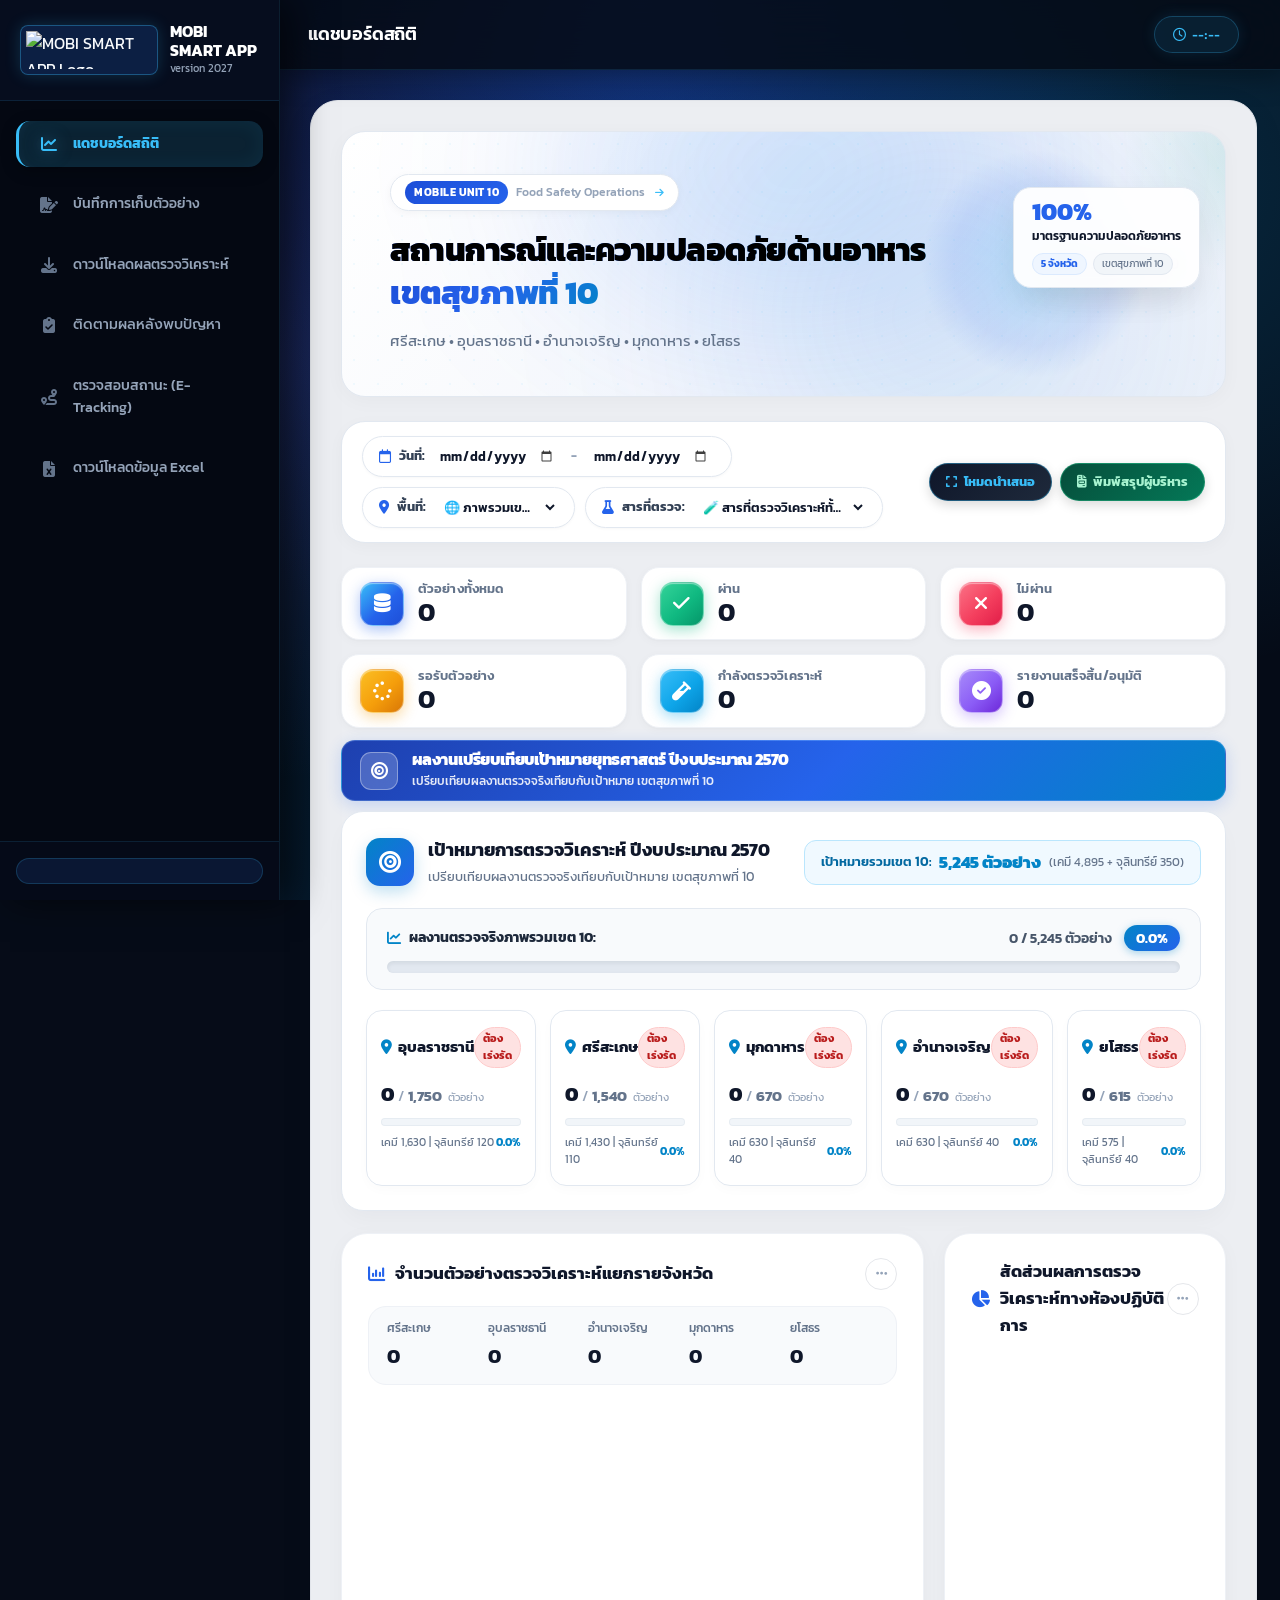
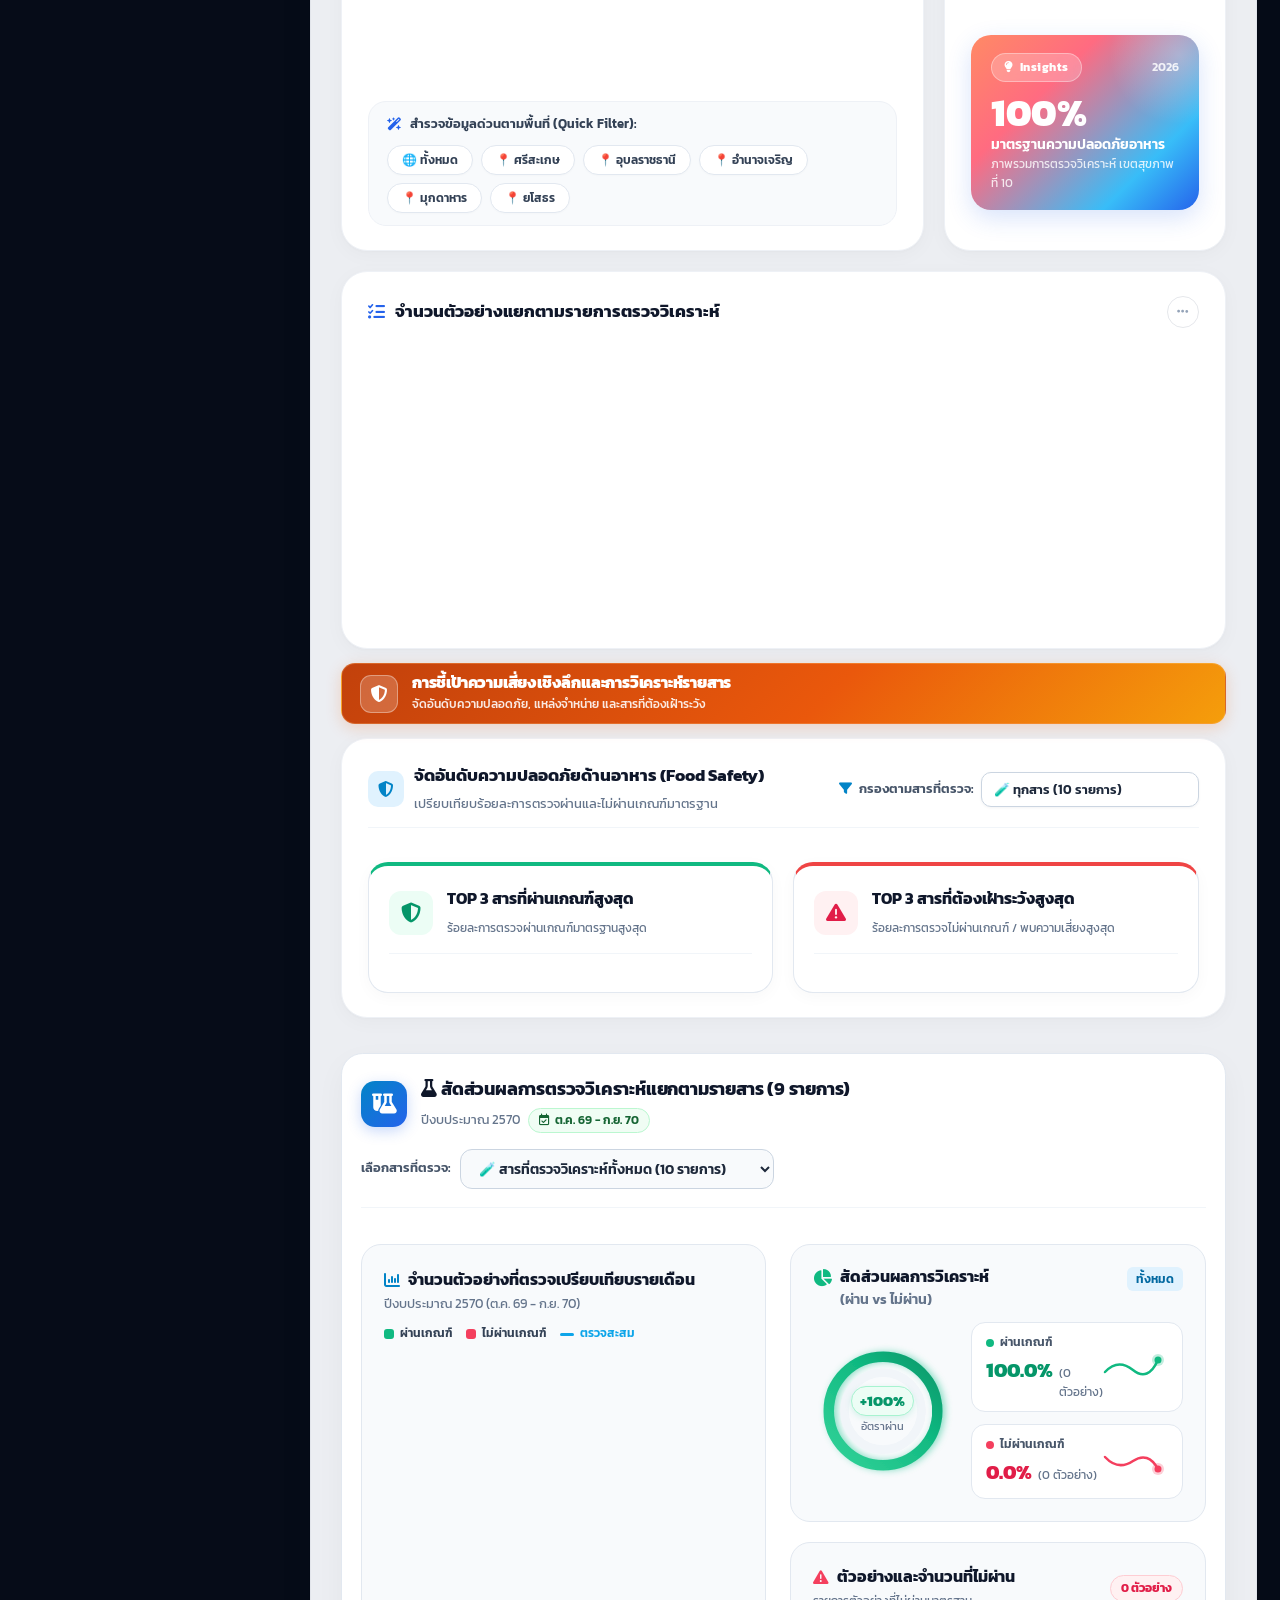
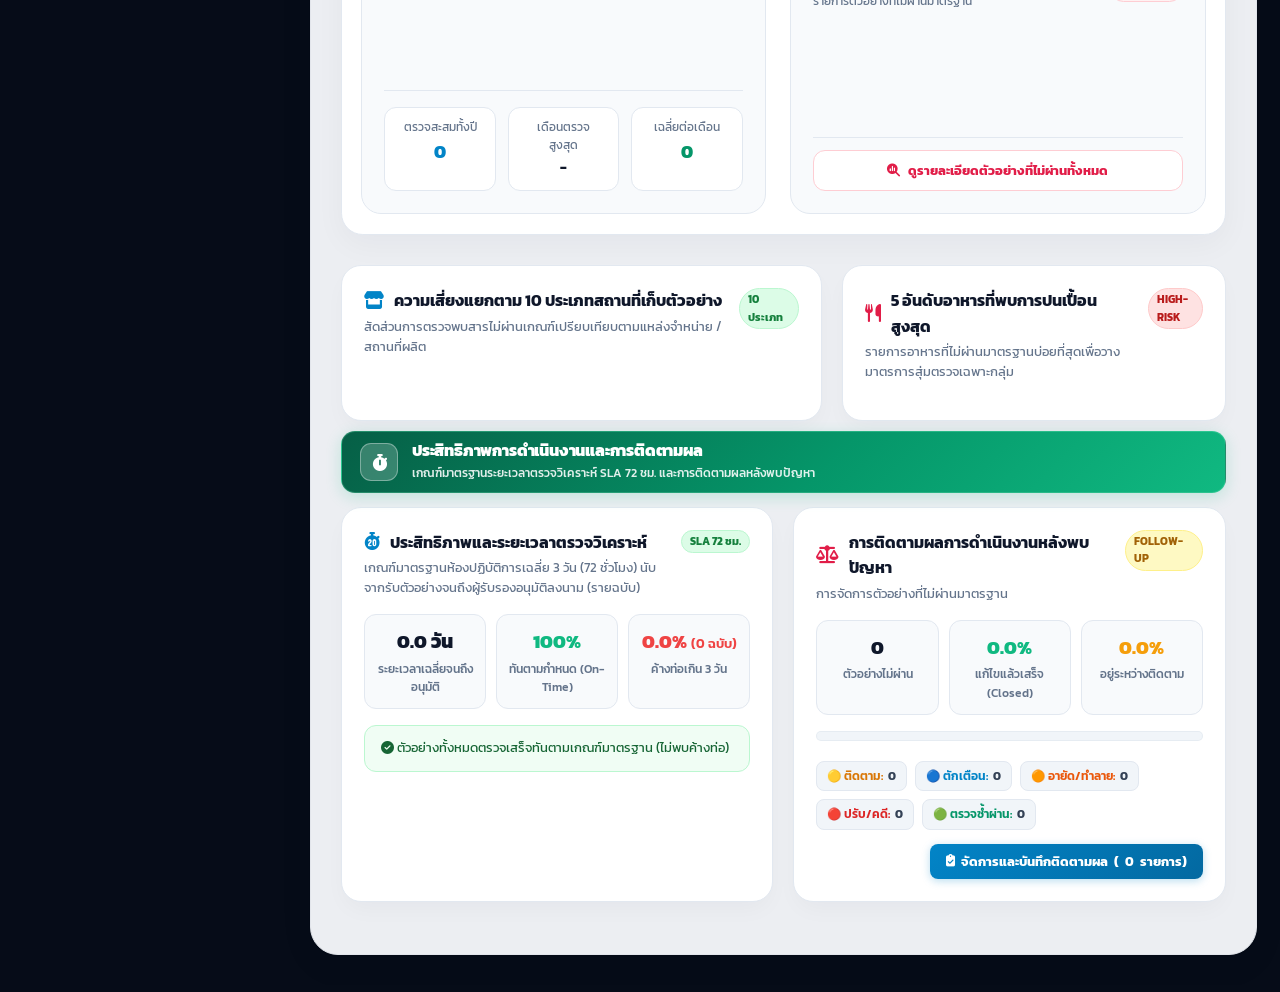
==== commit 2f7f2973: "fix(lab): remove numbering from table headers in run sheet and print view" ====
--- a/index.html
+++ b/index.html
@@ -4506,15 +4506,15 @@
                                 <th style="width: 45px; text-align: center; padding: 10px 8px;">
                                     <input type="checkbox" id="runSheetMasterCheck" onchange="app.toggleRunSheetSelectAll(this.checked)" title="เลือกทั้งหมด" checked>
                                 </th>
-                                <th style="width: 50px; text-align: center; padding: 10px 8px;">1. ลำดับ</th>
-                                <th style="width: 95px; text-align: center; padding: 10px 8px;">2. รหัสเอกสาร</th>
-                                <th style="padding: 10px 12px;">3. สถานที่เก็บตัวอย่าง</th>
-                                <th style="width: 110px; padding: 10px 10px;">4. อำเภอ</th>
-                                <th style="width: 100px; padding: 10px 10px;">5. จังหวัด</th>
-                                <th style="padding: 10px 12px;">6. ชื่อตัวอย่าง</th>
-                                <th style="width: 85px; text-align: center; padding: 10px 8px;">7. รหัสตัวอย่าง</th>
-                                <th style="width: 140px; padding: 10px 10px;">8. ชุดทดสอบที่ตรวจ</th>
-                                <th style="width: 120px; text-align: center; padding: 10px 8px;">9. ผลตรวจ</th>
+                                <th style="width: 50px; text-align: center; padding: 10px 8px;">ลำดับ</th>
+                                <th style="width: 95px; text-align: center; padding: 10px 8px;">รหัสเอกสาร</th>
+                                <th style="padding: 10px 12px;">สถานที่เก็บตัวอย่าง</th>
+                                <th style="width: 110px; padding: 10px 10px;">อำเภอ</th>
+                                <th style="width: 100px; padding: 10px 10px;">จังหวัด</th>
+                                <th style="padding: 10px 12px;">ชื่อตัวอย่าง</th>
+                                <th style="width: 85px; text-align: center; padding: 10px 8px;">รหัสตัวอย่าง</th>
+                                <th style="width: 140px; padding: 10px 10px;">ชุดทดสอบที่ตรวจ</th>
+                                <th style="width: 120px; text-align: center; padding: 10px 8px;">ผลตรวจ</th>
                             </tr>
                         </thead>
                         <tbody id="runSheetTableBody">
@@ -5178,6 +5178,6 @@
         </div>
     </div>
 
-    <script src="app_v85.js?v=1795711000000"></script>
+    <script src="app_v85.js?v=1795711500000"></script>
 </body>
 </html>
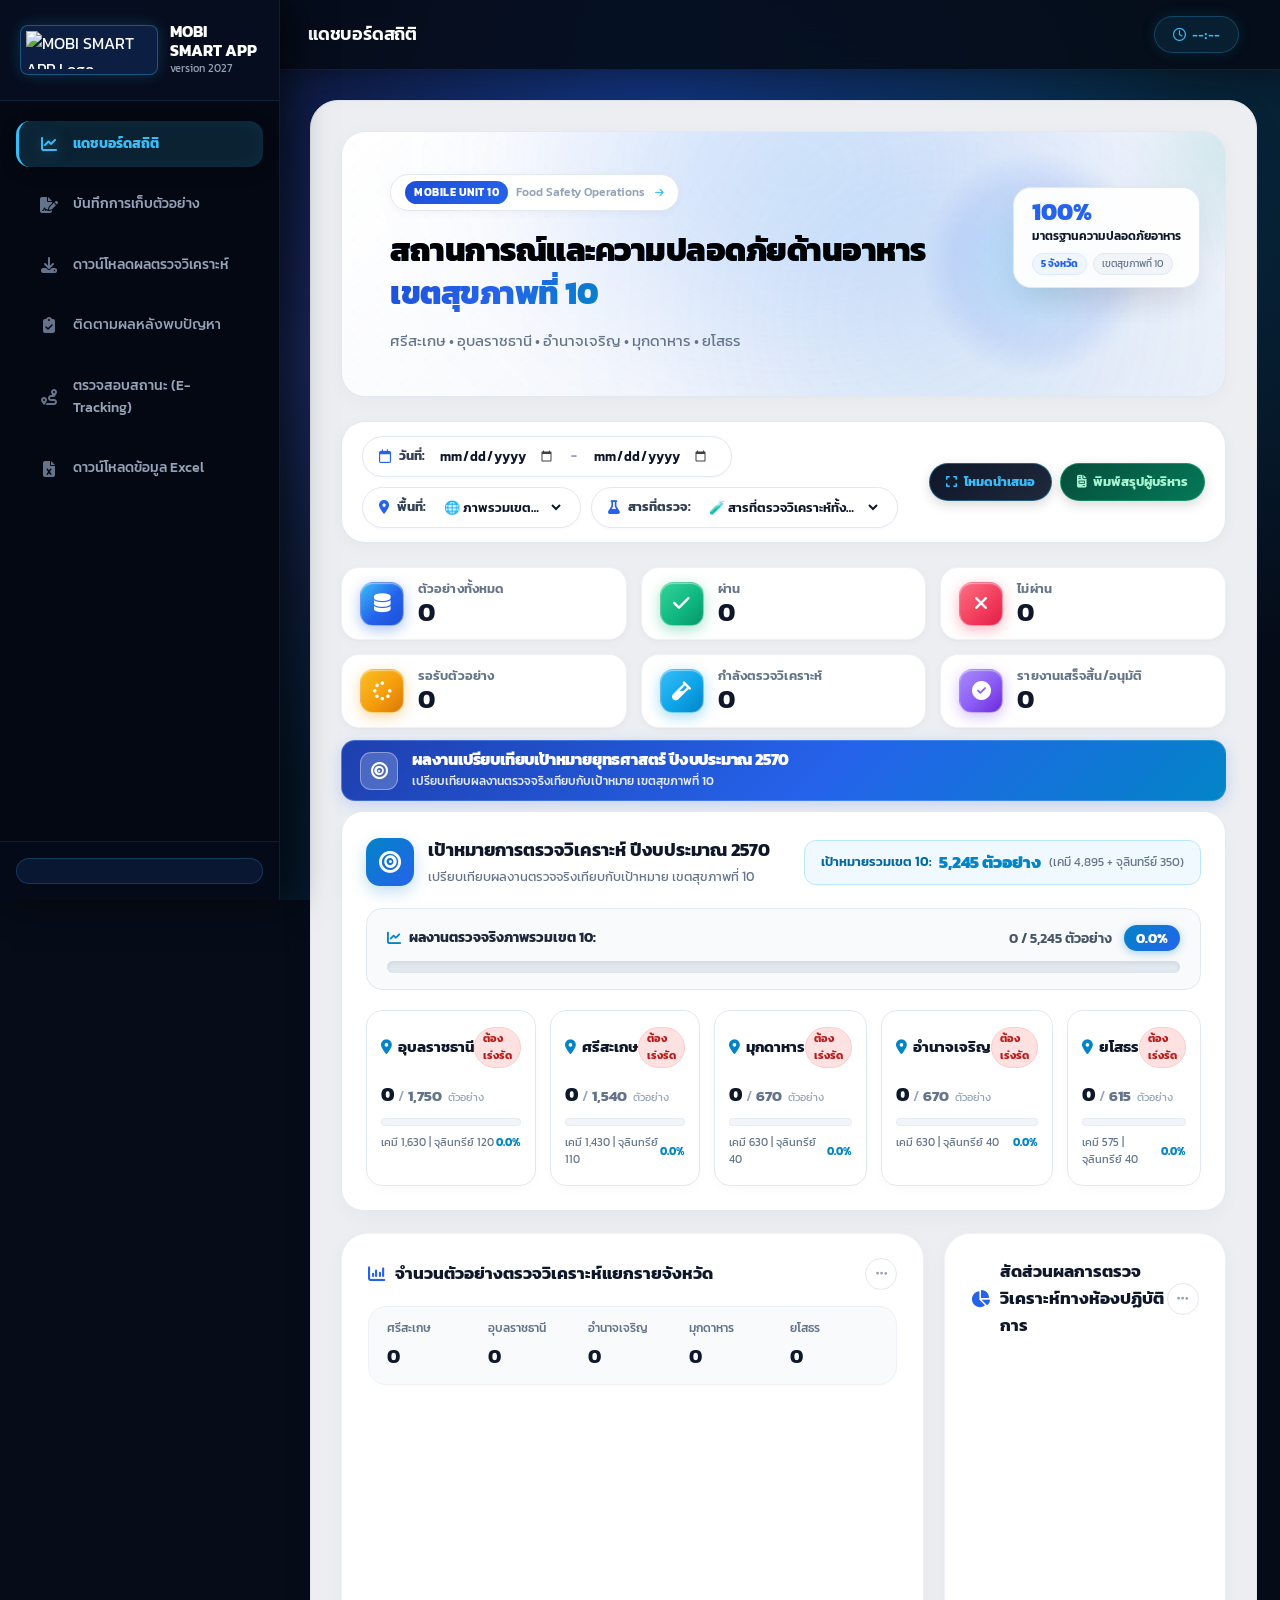
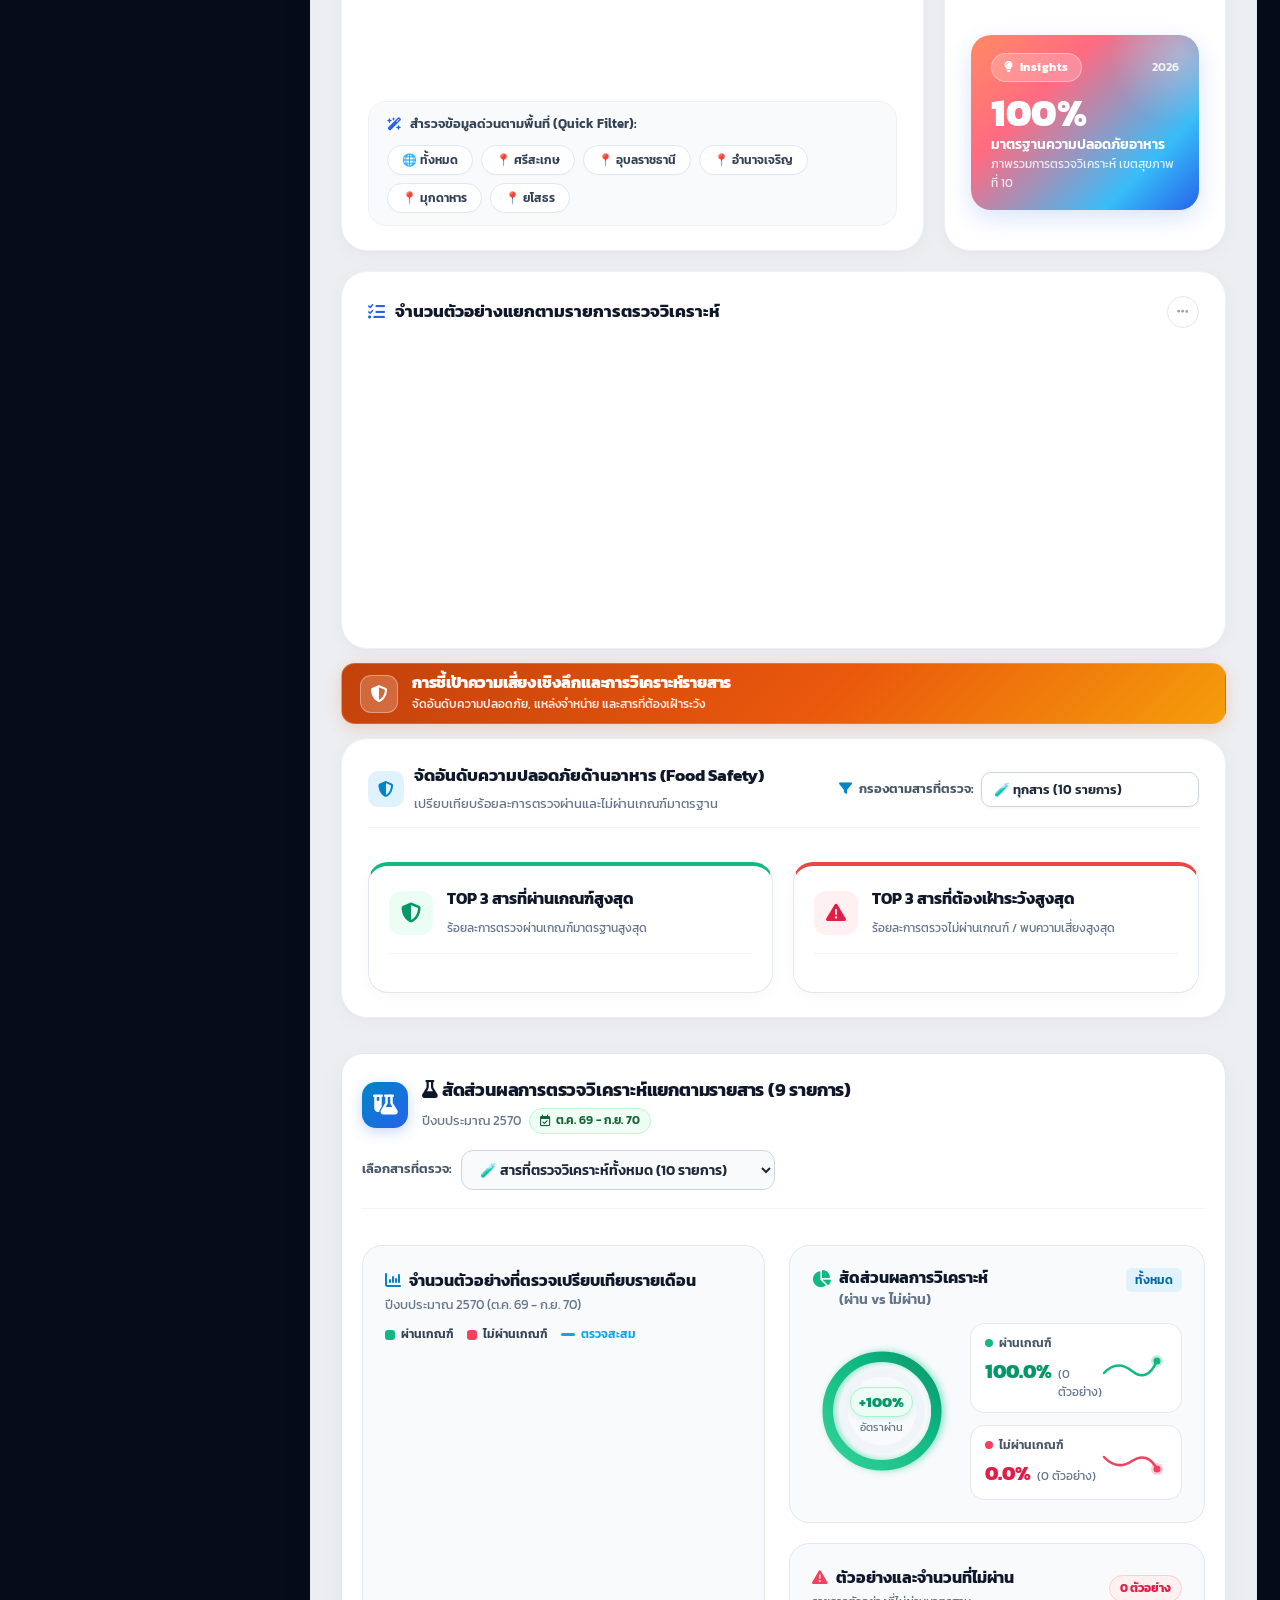
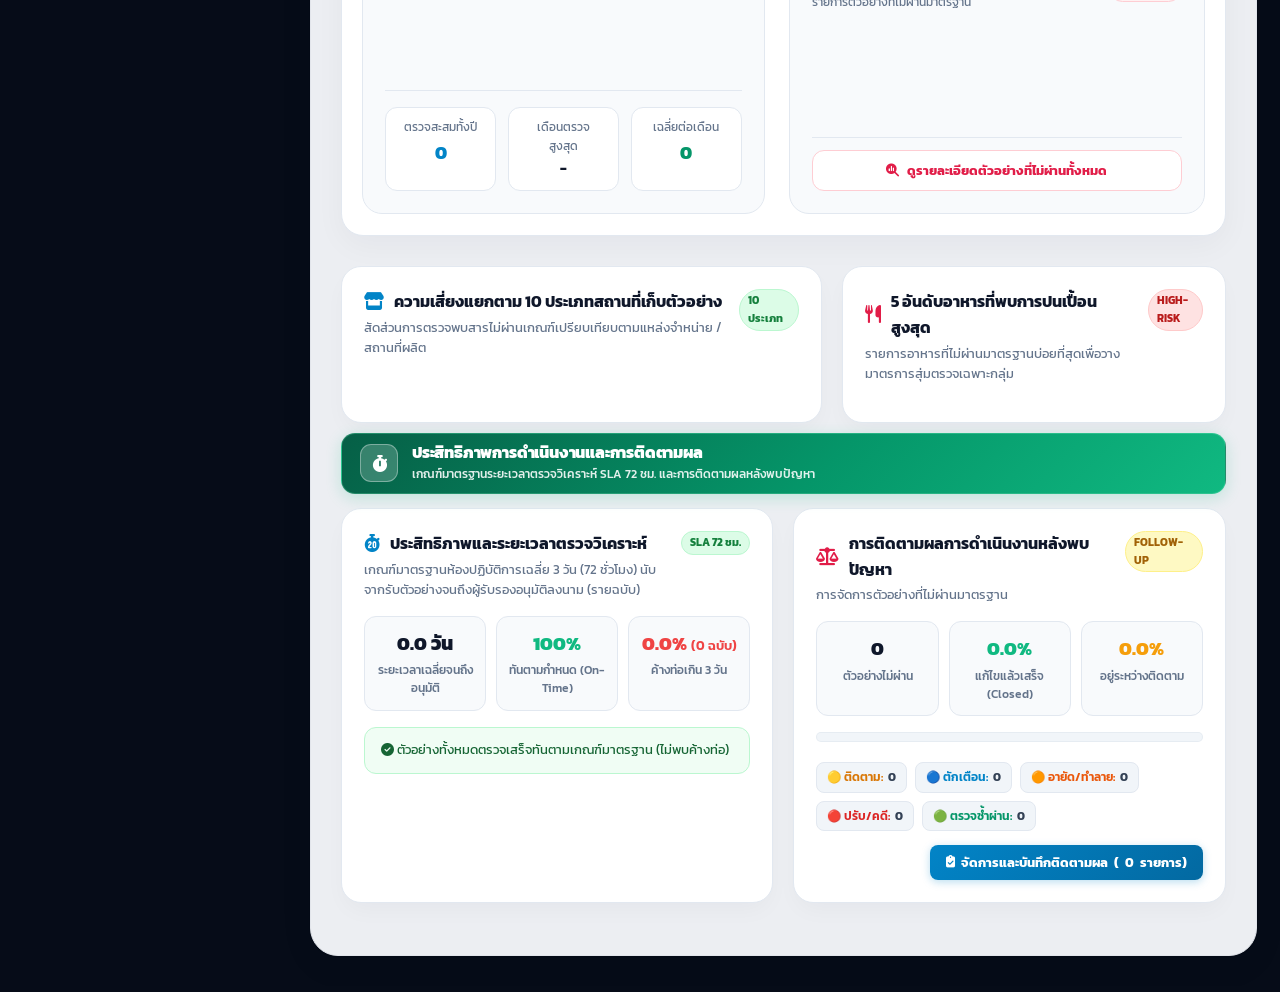
==== commit a5167f42: "feat(lab): dynamic pesticide test kit and result options for GT and TM2 in MU.10-001" ====
--- a/index.html
+++ b/index.html
@@ -4511,6 +4511,7 @@
                                 <th style="padding: 10px 12px;">สถานที่เก็บตัวอย่าง</th>
                                 <th style="width: 110px; padding: 10px 10px;">อำเภอ</th>
                                 <th style="width: 100px; padding: 10px 10px;">จังหวัด</th>
+                                <th style="padding: 10px 12px;">ผู้จำหน่าย</th>
                                 <th style="padding: 10px 12px;">ชื่อตัวอย่าง</th>
                                 <th style="width: 85px; text-align: center; padding: 10px 8px;">รหัสตัวอย่าง</th>
                                 <th style="width: 140px; padding: 10px 10px;">ชุดทดสอบที่ตรวจ</th>
@@ -5178,6 +5179,6 @@
         </div>
     </div>
 
-    <script src="app_v85.js?v=1795711500000"></script>
+    <script src="app_v85.js?v=1795712500000"></script>
 </body>
 </html>
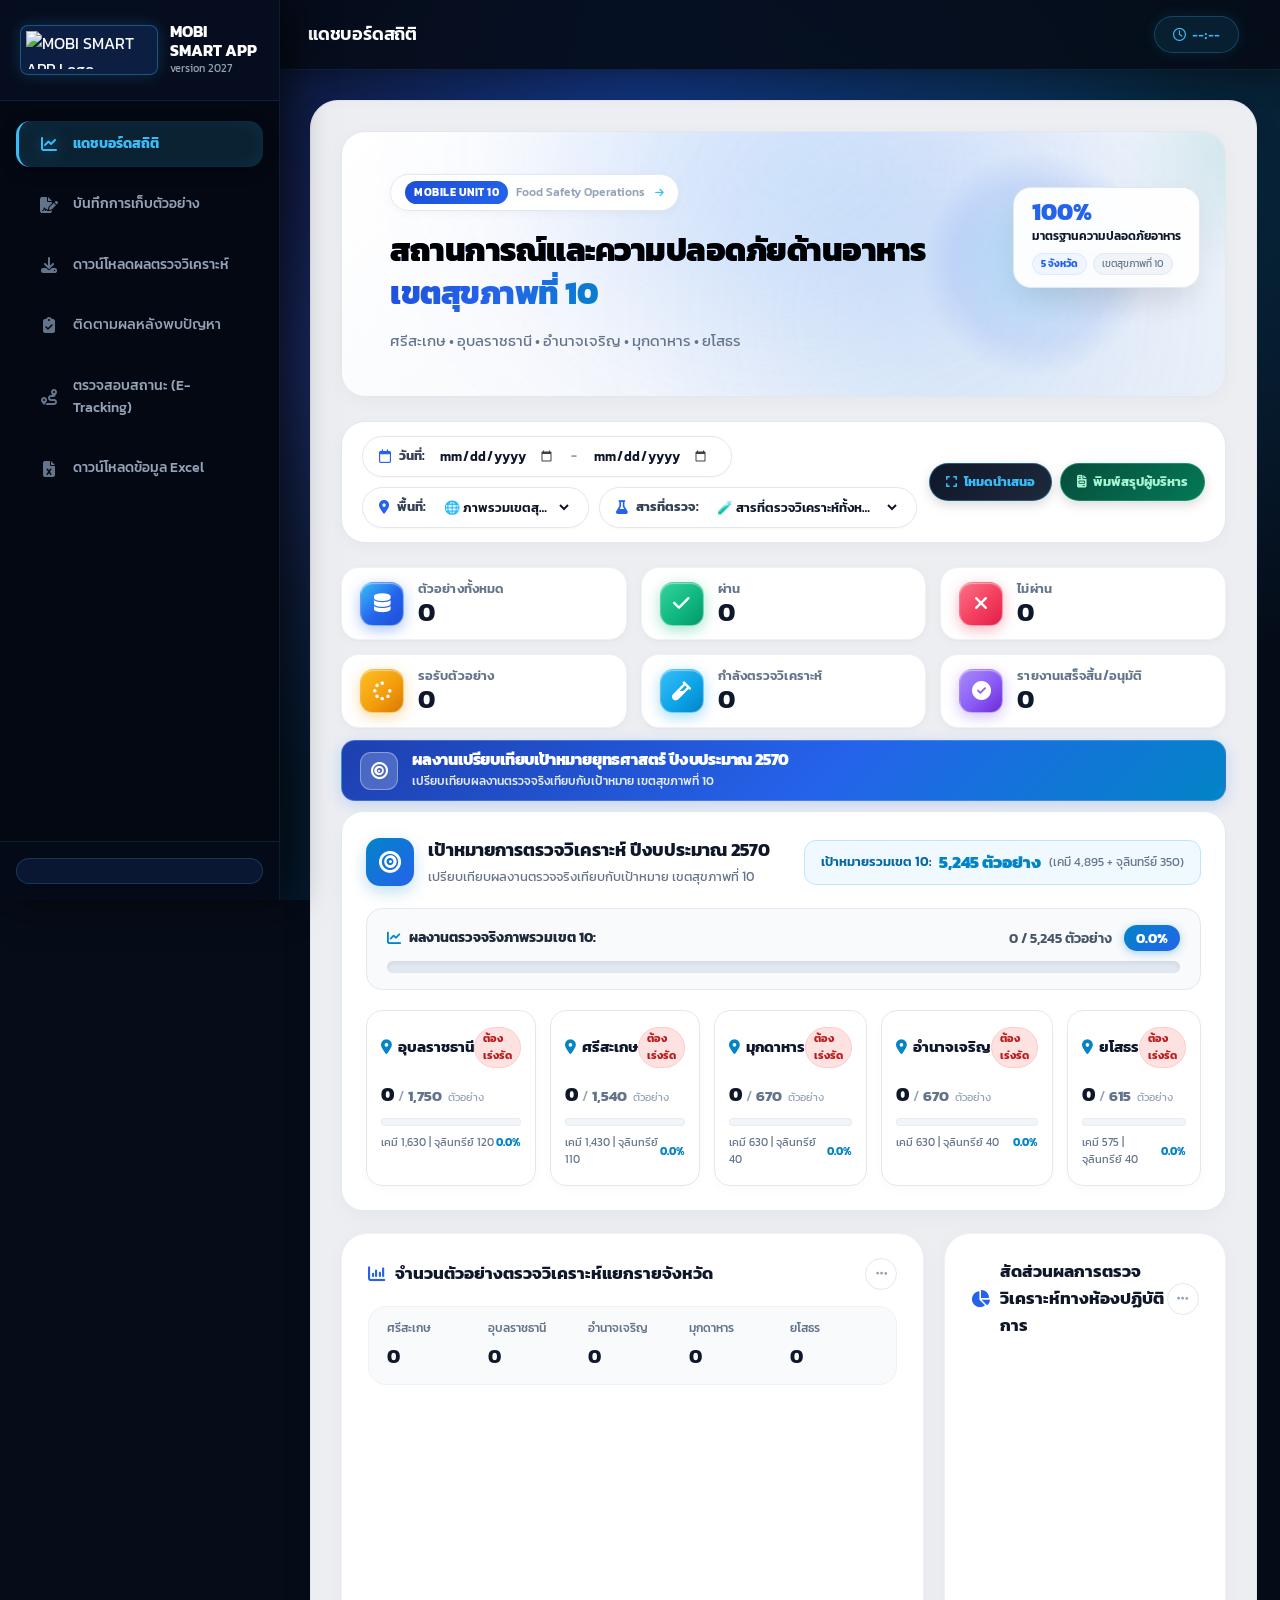
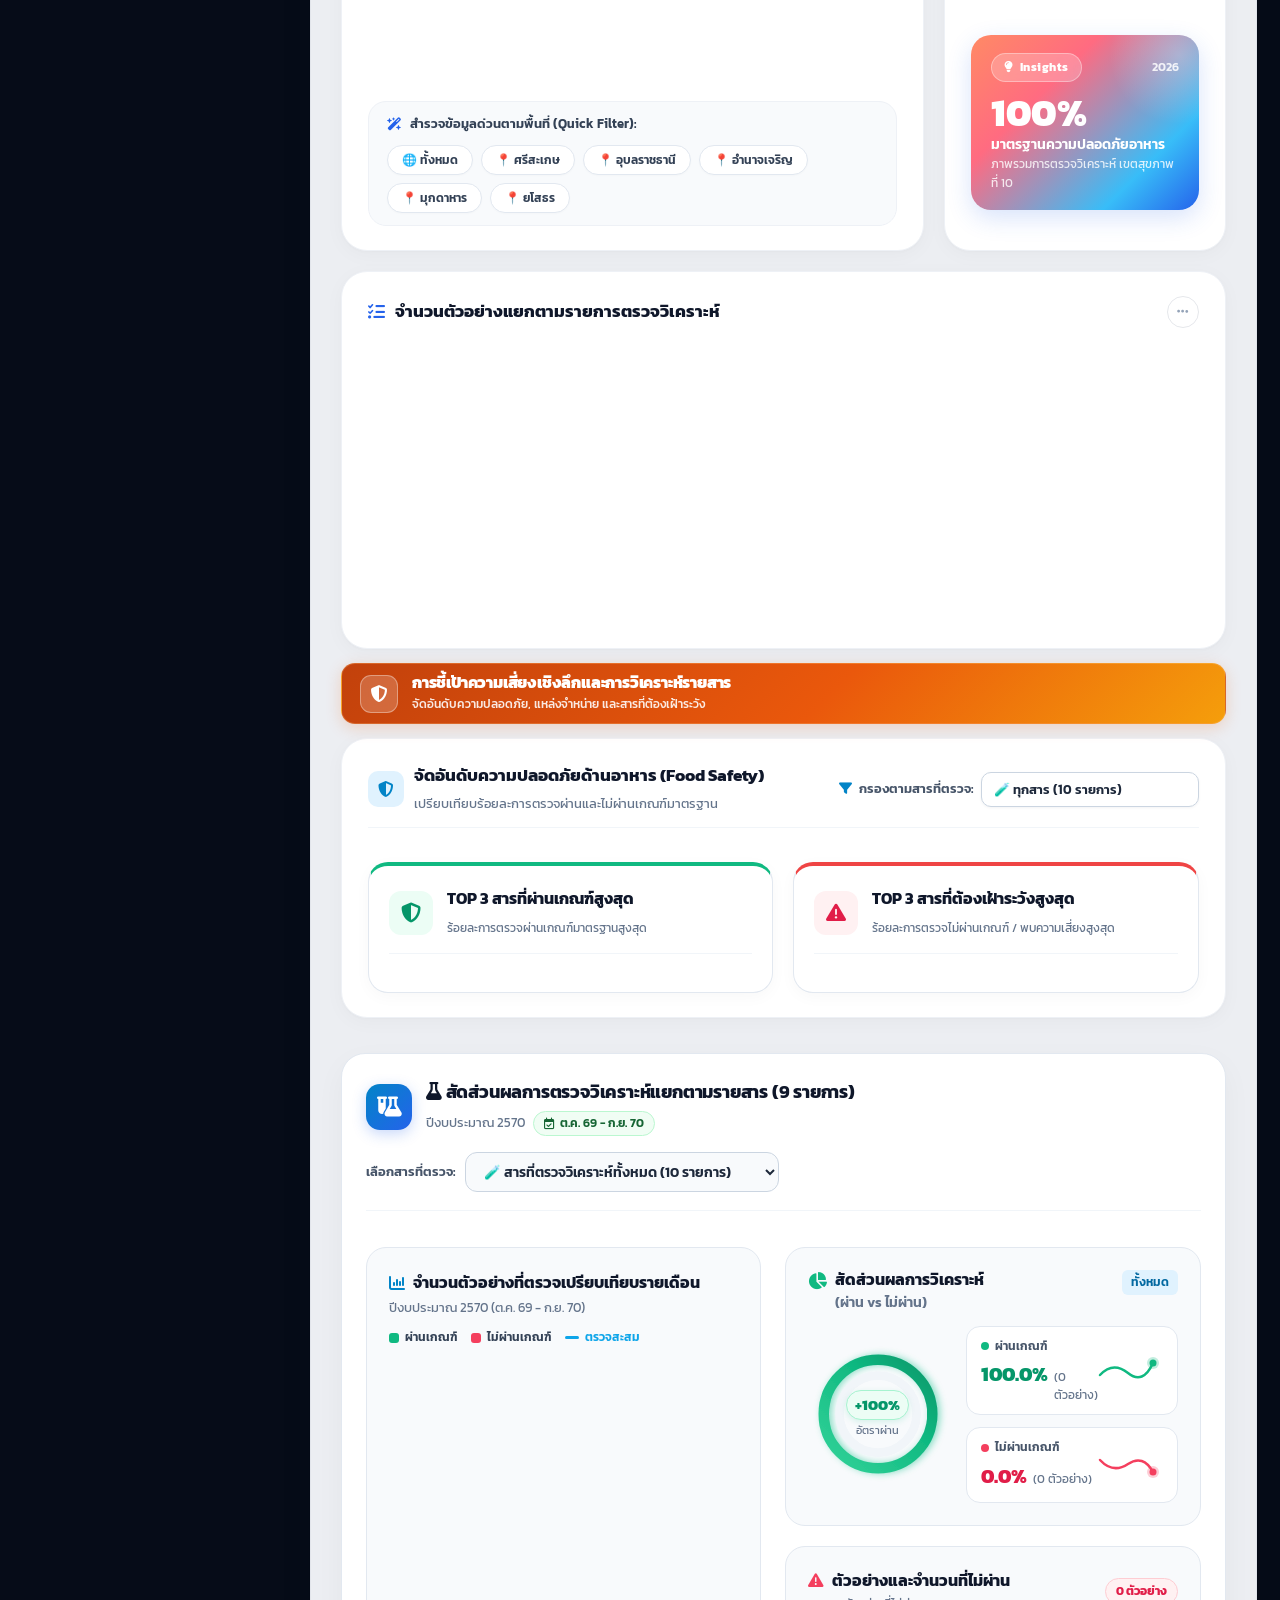
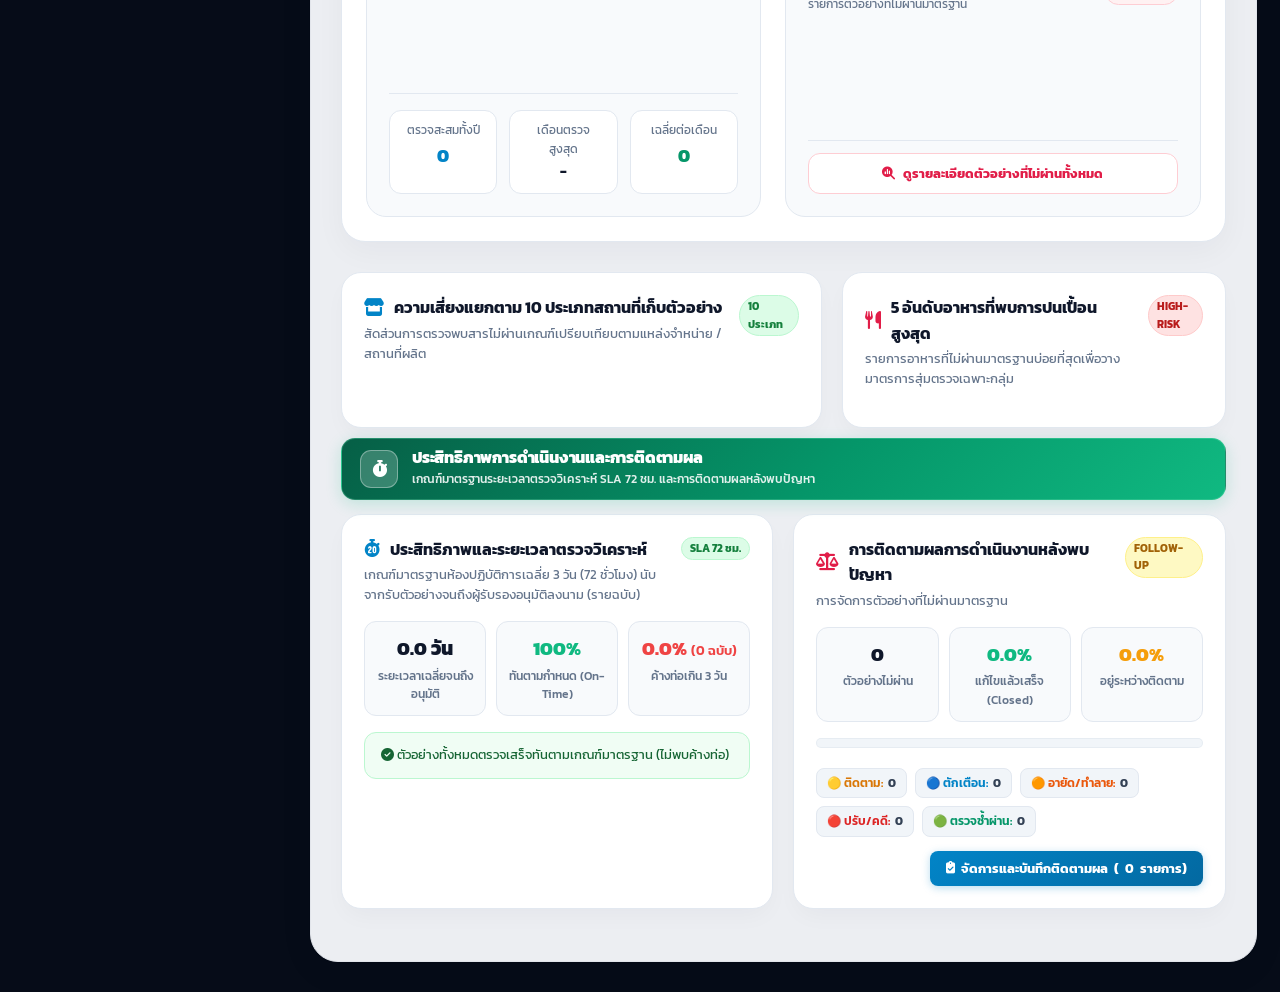
==== commit ba628c5c: "fix(lab): widen test result column to prevent text overflow in run sheet printout" ====
--- a/index.html
+++ b/index.html
@@ -4506,16 +4506,16 @@
                                 <th style="width: 45px; text-align: center; padding: 10px 8px;">
                                     <input type="checkbox" id="runSheetMasterCheck" onchange="app.toggleRunSheetSelectAll(this.checked)" title="เลือกทั้งหมด" checked>
                                 </th>
-                                <th style="width: 50px; text-align: center; padding: 10px 8px;">ลำดับ</th>
-                                <th style="width: 95px; text-align: center; padding: 10px 8px;">รหัสเอกสาร</th>
-                                <th style="padding: 10px 12px;">สถานที่เก็บตัวอย่าง</th>
-                                <th style="width: 110px; padding: 10px 10px;">อำเภอ</th>
-                                <th style="width: 100px; padding: 10px 10px;">จังหวัด</th>
-                                <th style="padding: 10px 12px;">ผู้จำหน่าย</th>
-                                <th style="padding: 10px 12px;">ชื่อตัวอย่าง</th>
-                                <th style="width: 85px; text-align: center; padding: 10px 8px;">รหัสตัวอย่าง</th>
-                                <th style="width: 140px; padding: 10px 10px;">ชุดทดสอบที่ตรวจ</th>
-                                <th style="width: 120px; text-align: center; padding: 10px 8px;">ผลตรวจ</th>
+                                <th style="width: 45px; text-align: center; padding: 10px 6px;">ลำดับ</th>
+                                <th style="width: 85px; text-align: center; padding: 10px 6px;">รหัสเอกสาร</th>
+                                <th style="padding: 10px 10px;">สถานที่เก็บตัวอย่าง</th>
+                                <th style="width: 95px; padding: 10px 8px;">อำเภอ</th>
+                                <th style="width: 85px; padding: 10px 8px;">จังหวัด</th>
+                                <th style="padding: 10px 10px;">ผู้จำหน่าย</th>
+                                <th style="padding: 10px 10px;">ชื่อตัวอย่าง</th>
+                                <th style="width: 80px; text-align: center; padding: 10px 6px;">รหัสตัวอย่าง</th>
+                                <th style="width: 130px; padding: 10px 8px;">ชุดทดสอบที่ตรวจ</th>
+                                <th style="min-width: 250px; text-align: center; padding: 10px 8px;">ผลตรวจ</th>
                             </tr>
                         </thead>
                         <tbody id="runSheetTableBody">
@@ -5179,6 +5179,6 @@
         </div>
     </div>
 
-    <script src="app_v85.js?v=1795712500000"></script>
+    <script src="app_v85.js?v=1795714700000"></script>
 </body>
 </html>
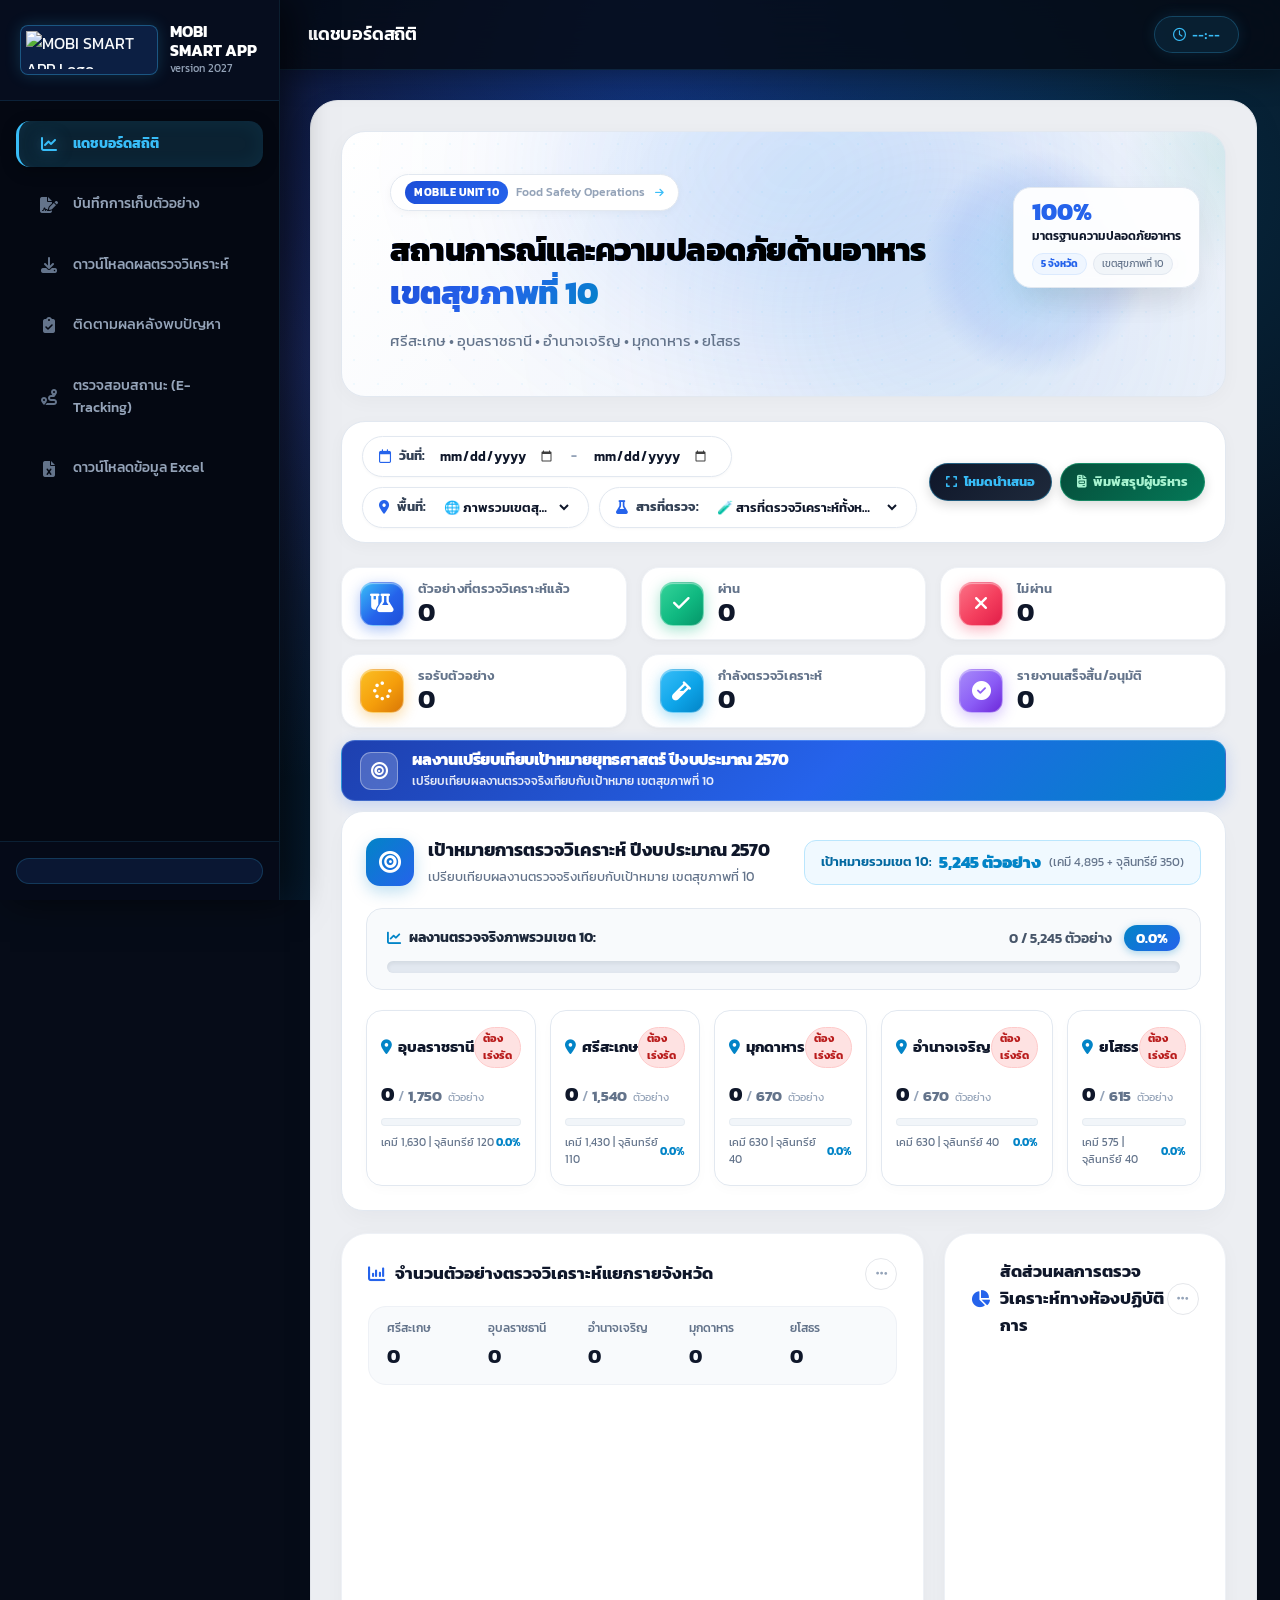
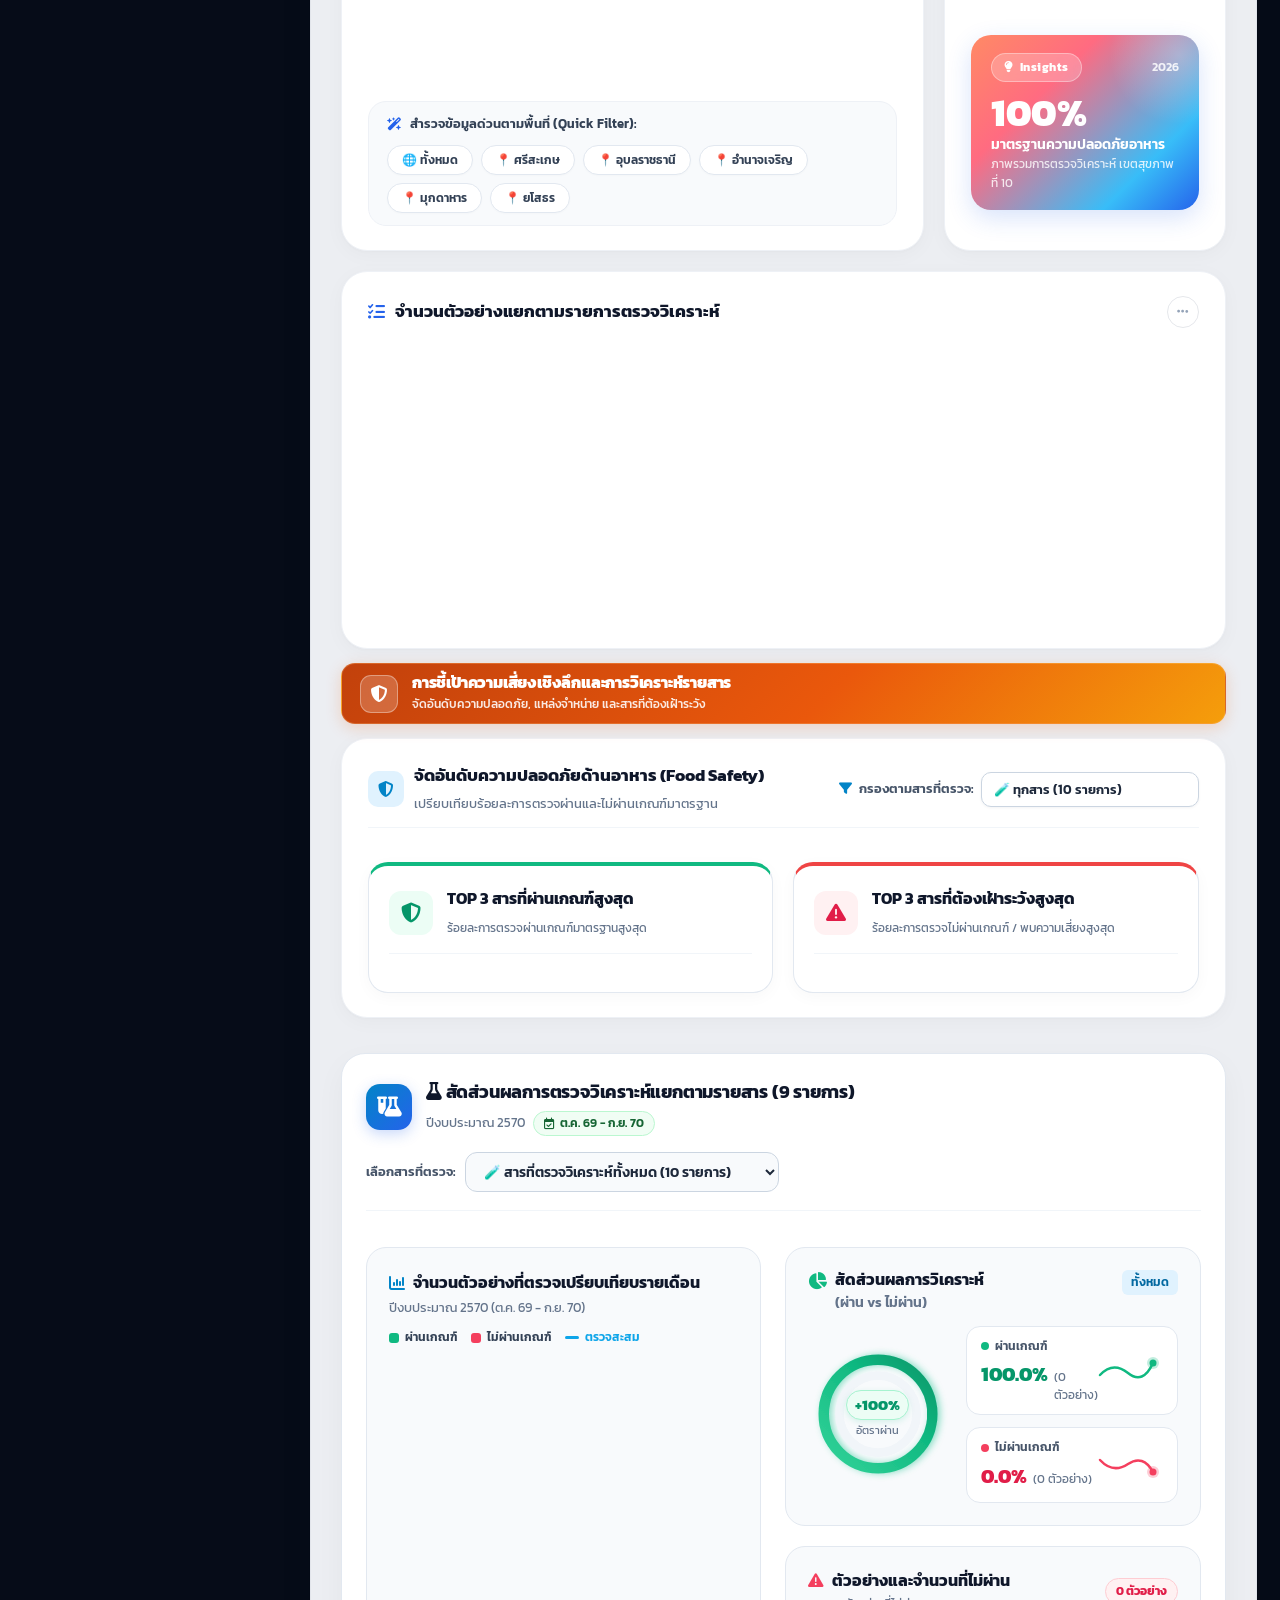
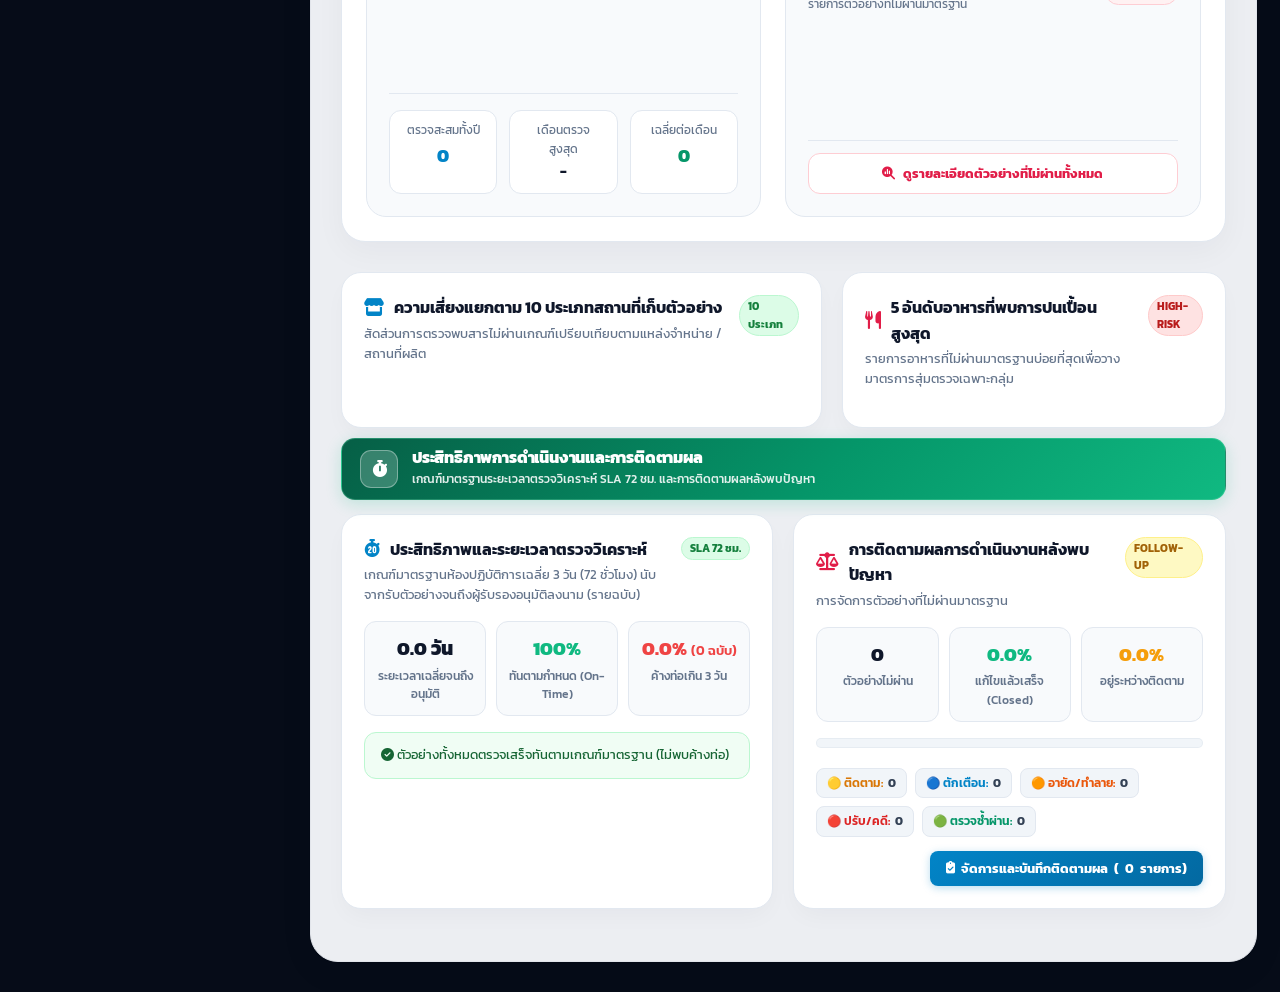
==== commit e76d5315: "fix(dashboard): align evaluated samples label and count only approved samples in strategic KPI targe" ====
--- a/index.html
+++ b/index.html
@@ -1959,9 +1959,9 @@
                     <!-- Statistics Summary Cards -->
                     <div class="stats-grid" style="grid-template-columns: repeat(auto-fit, minmax(30%, 1fr));">
                         <div class="stat-card total">
-                            <div class="stat-icon"><i class="fa-solid fa-database"></i></div>
+                            <div class="stat-icon"><i class="fa-solid fa-flask-vial"></i></div>
                             <div class="stat-info">
-                                <span class="stat-label">ตัวอย่างทั้งหมด</span>
+                                <span class="stat-label">ตัวอย่างที่ตรวจวิเคราะห์แล้ว</span>
                                 <h2 class="stat-number" id="stats-total">0</h2>
                             </div>
                         </div>
@@ -5048,7 +5048,7 @@
     <script src="https://cdn.jsdelivr.net/npm/signature_pad@4.1.7/dist/signature_pad.umd.min.js"></script>
     
     <!-- App Scripts -->
-    <script src="charts-dash.js?v=1794545000000"></script>
+    <script src="charts-dash.js?v=1795748000000"></script>
     
     <!-- Firebase SDK -->
     <script src="https://www.gstatic.com/firebasejs/10.8.1/firebase-app-compat.js"></script>
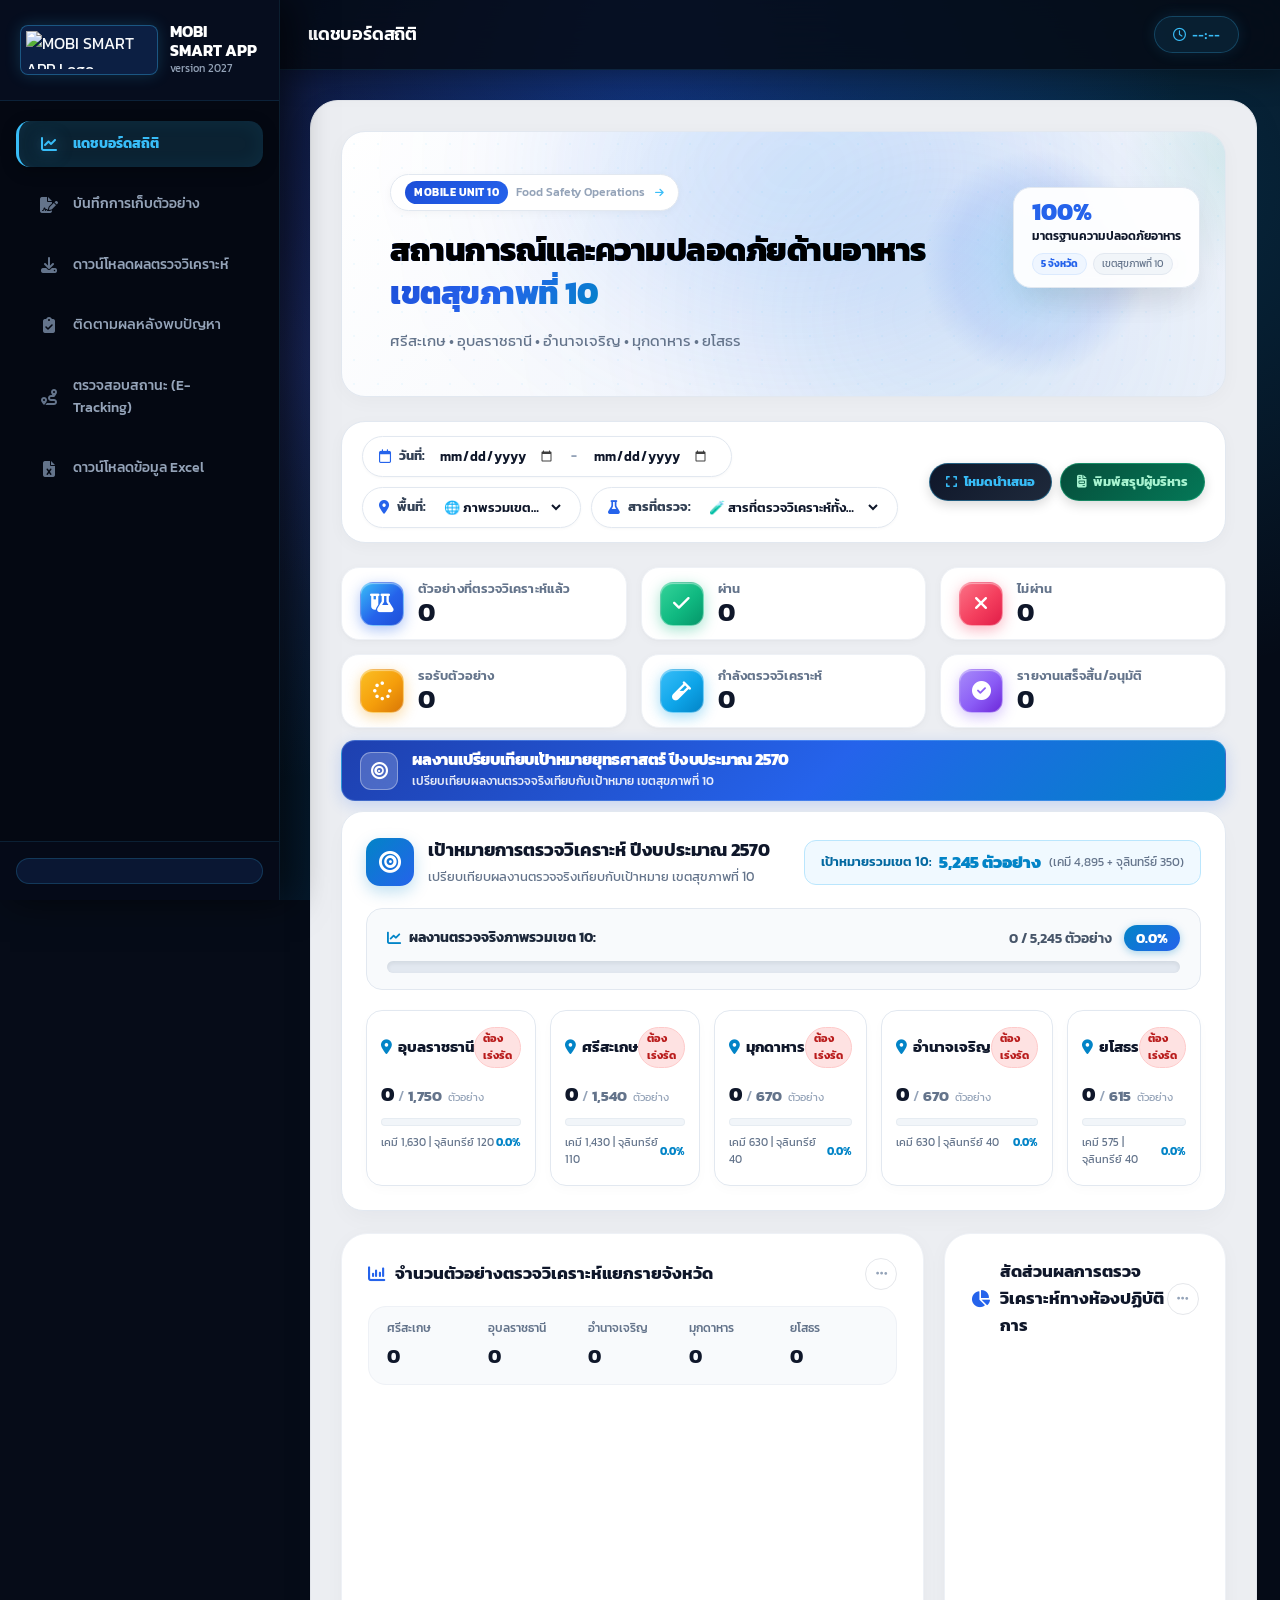
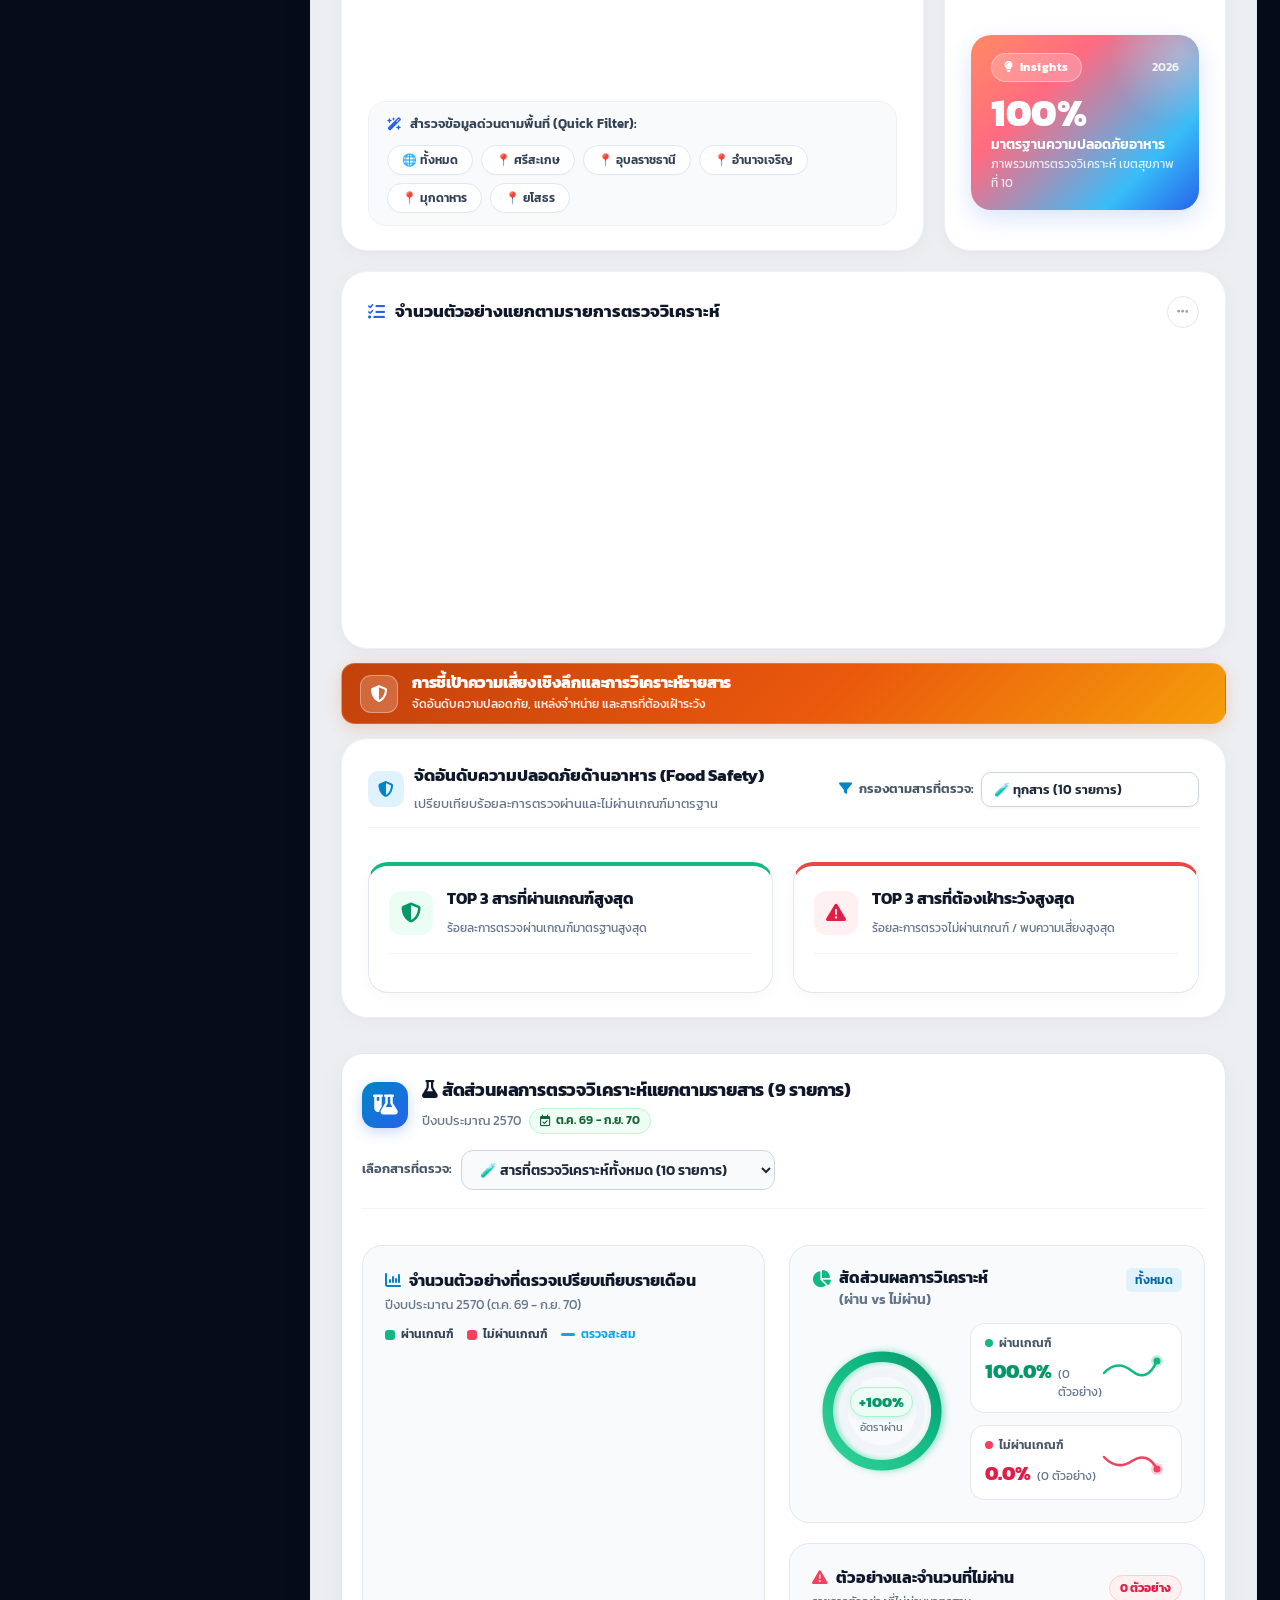
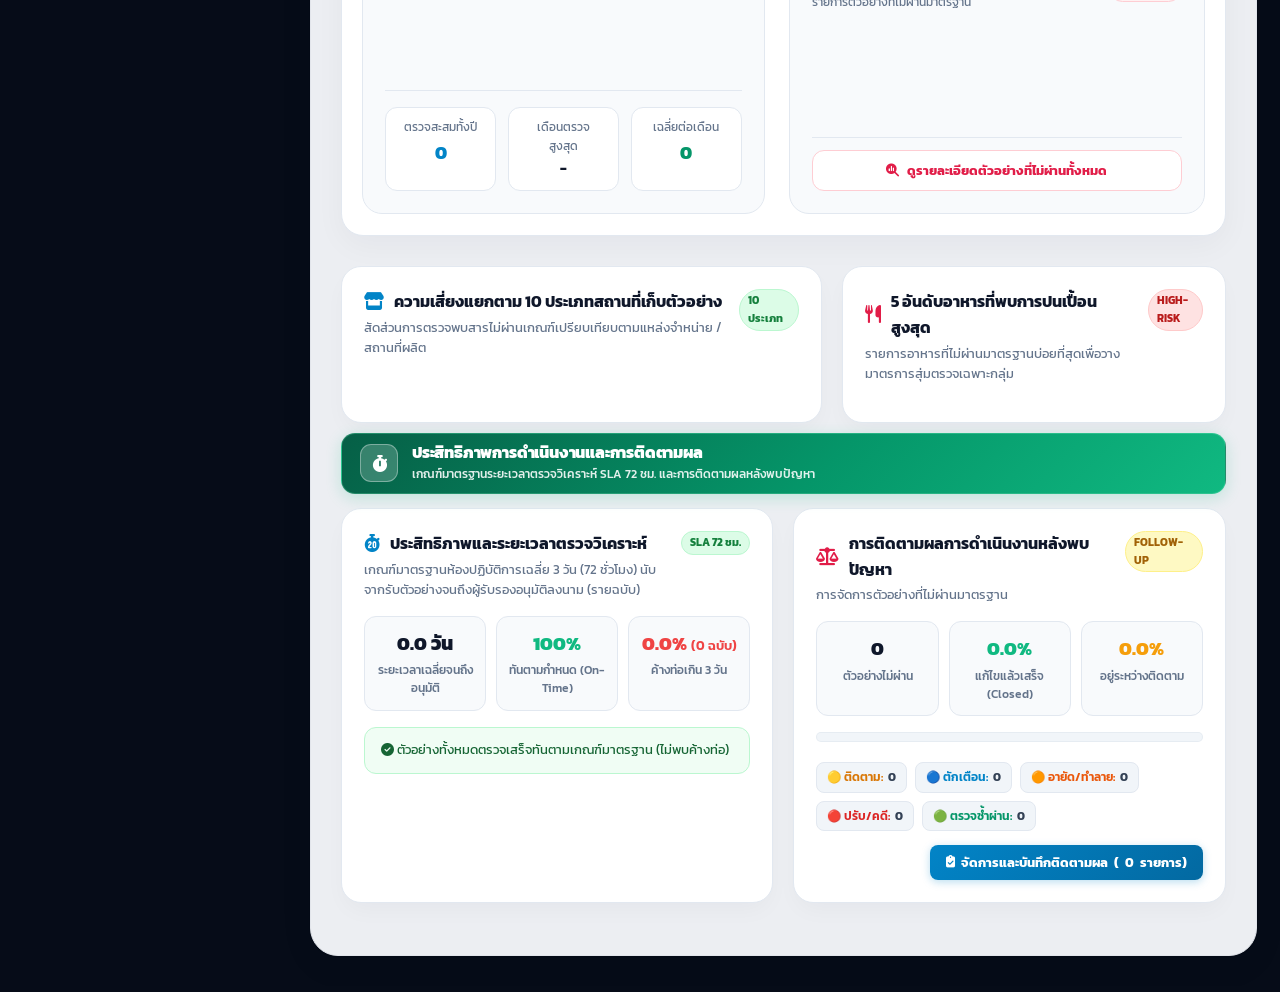
==== commit c1cca47d: "feat(lab): separate interpretation, result, and summary fields for GT and TM2 kits in MU.10-001" ====
--- a/index.html
+++ b/index.html
@@ -5179,6 +5179,6 @@
         </div>
     </div>
 
-    <script src="app_v85.js?v=1795714700000"></script>
+    <script src="app_v85.js?v=1795763000000"></script>
 </body>
 </html>
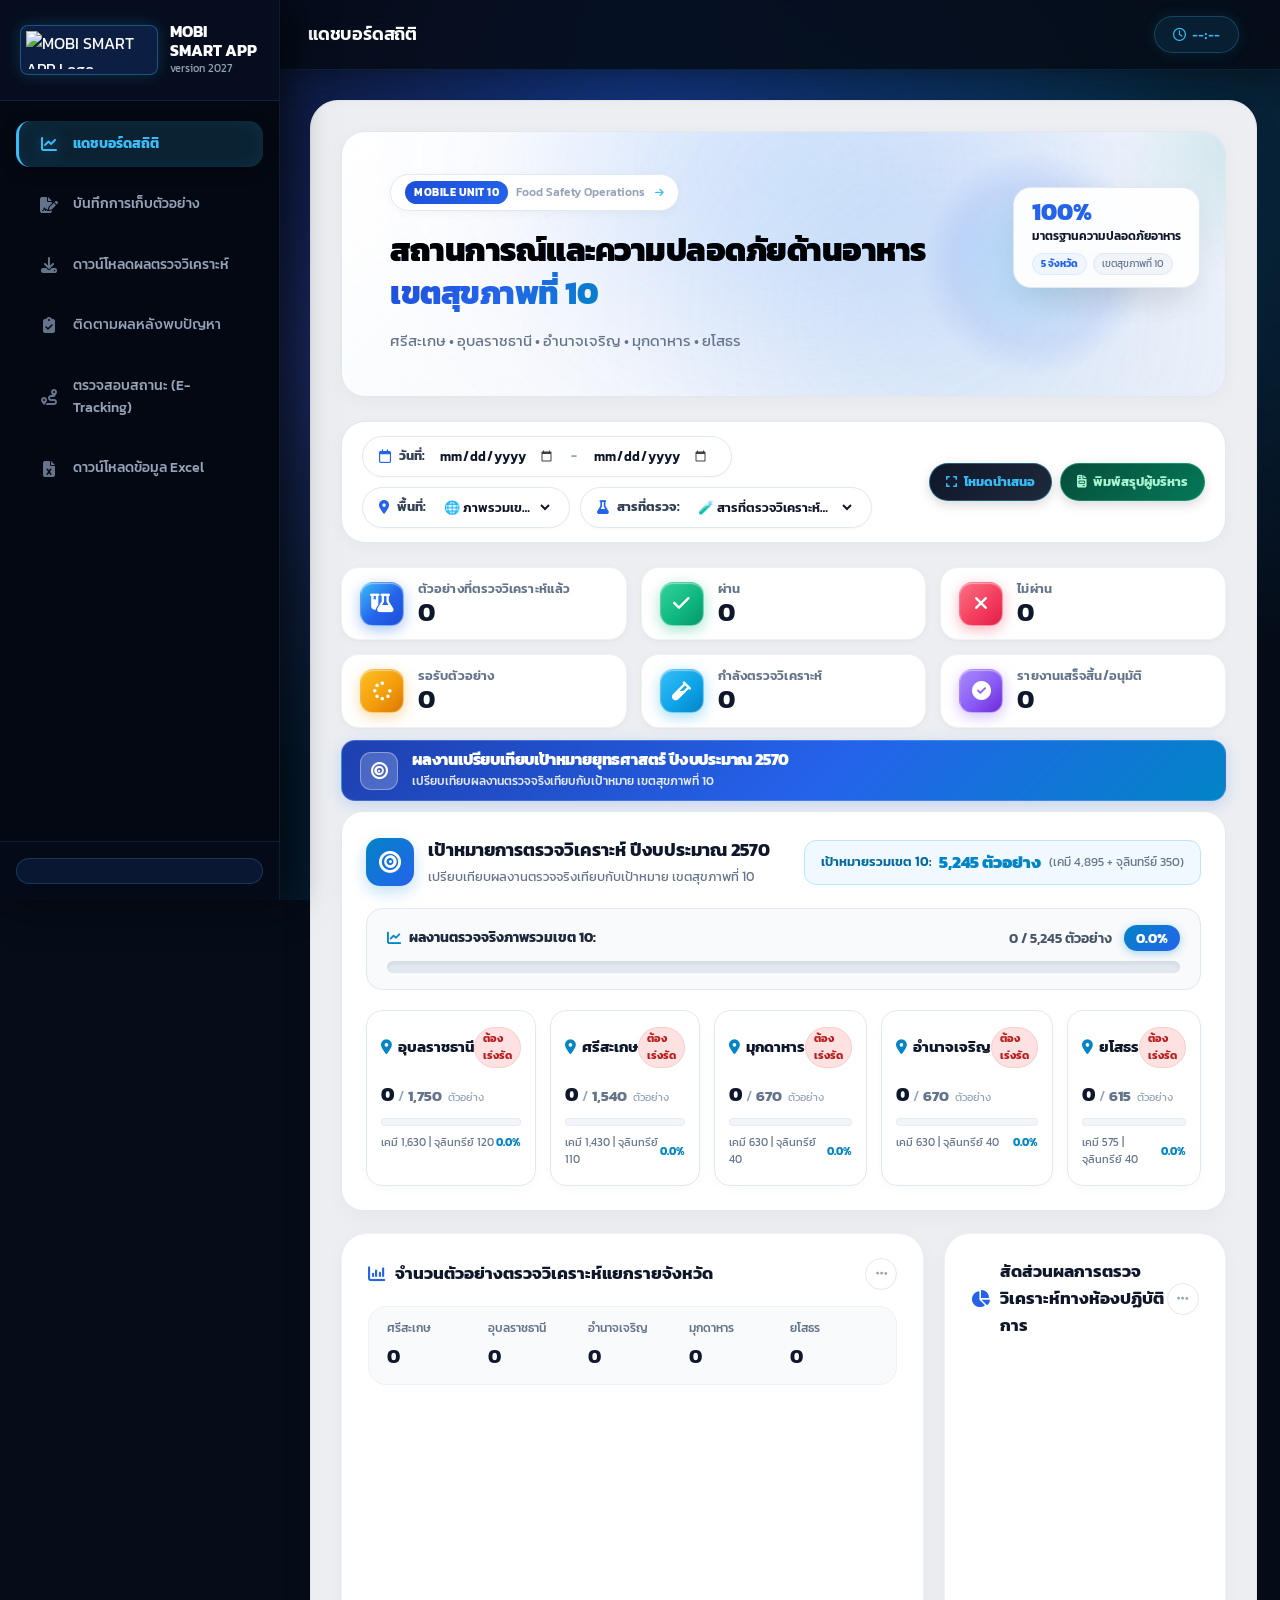
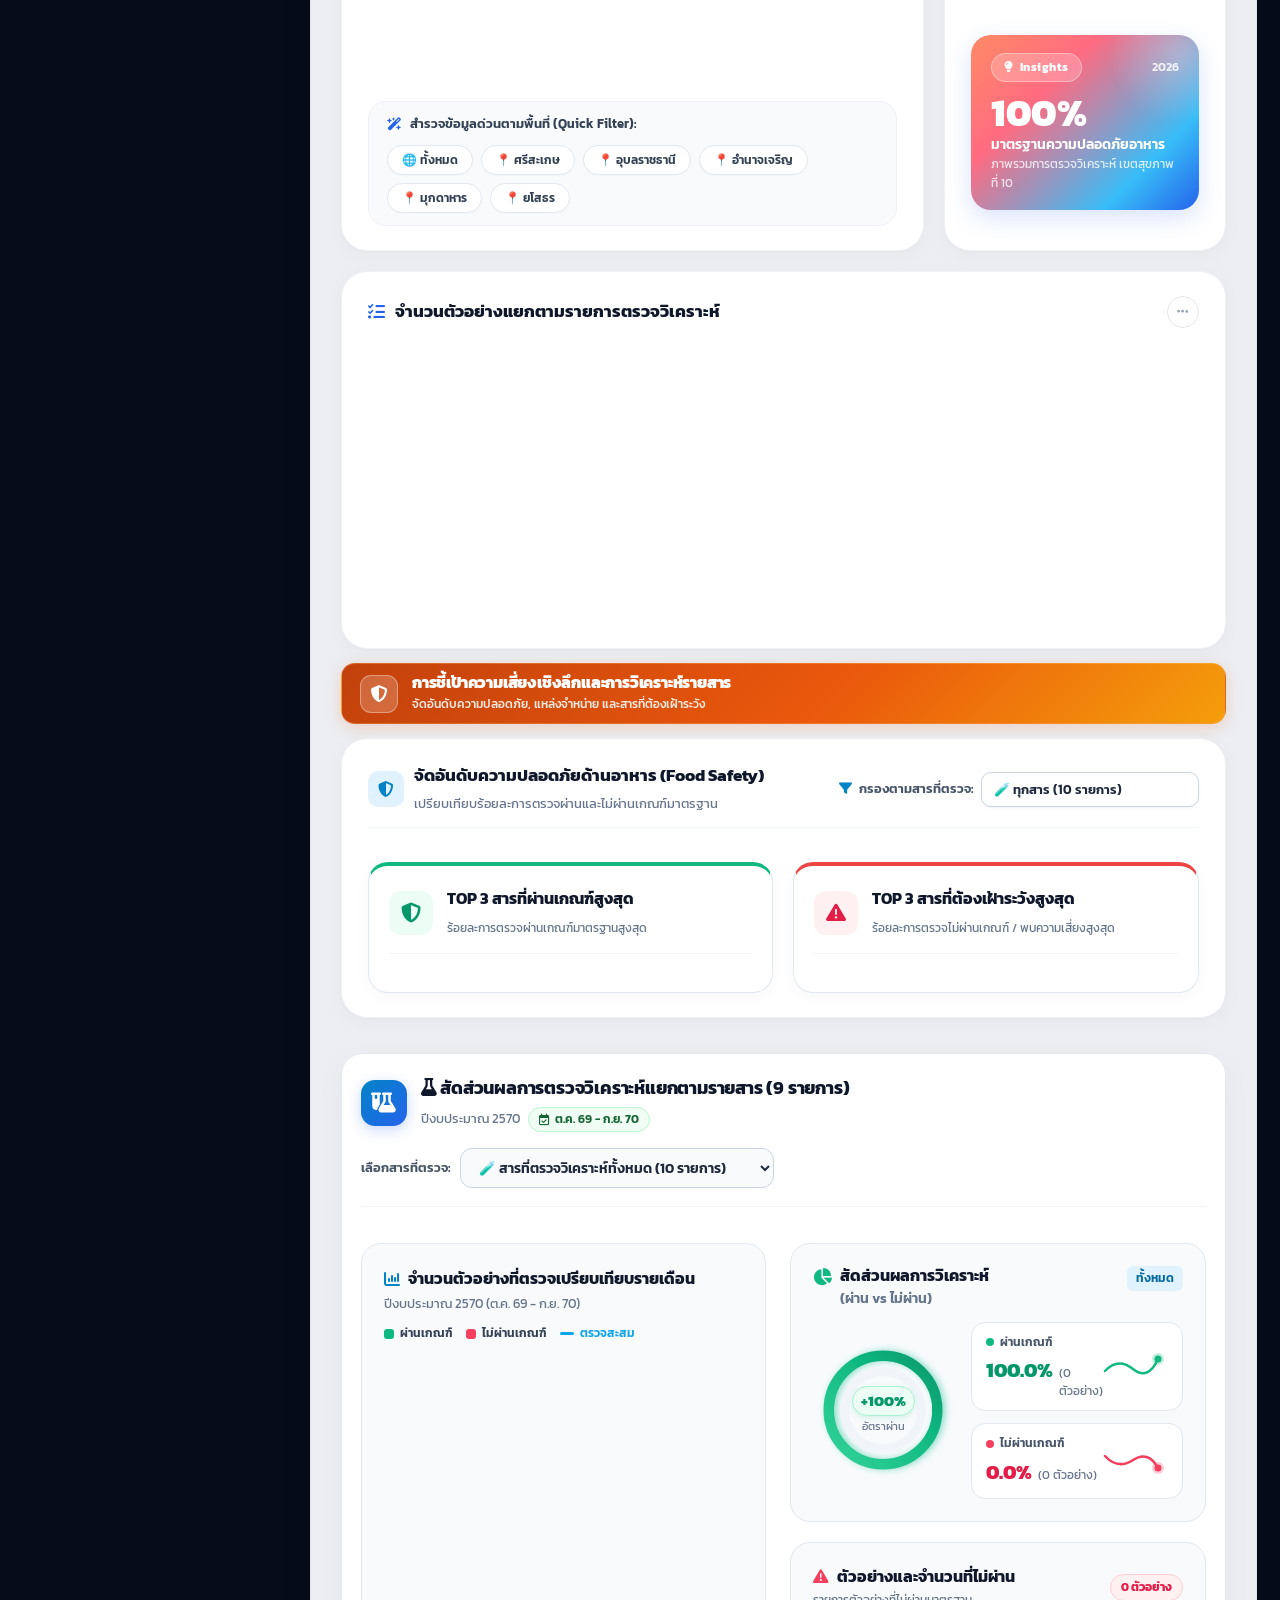
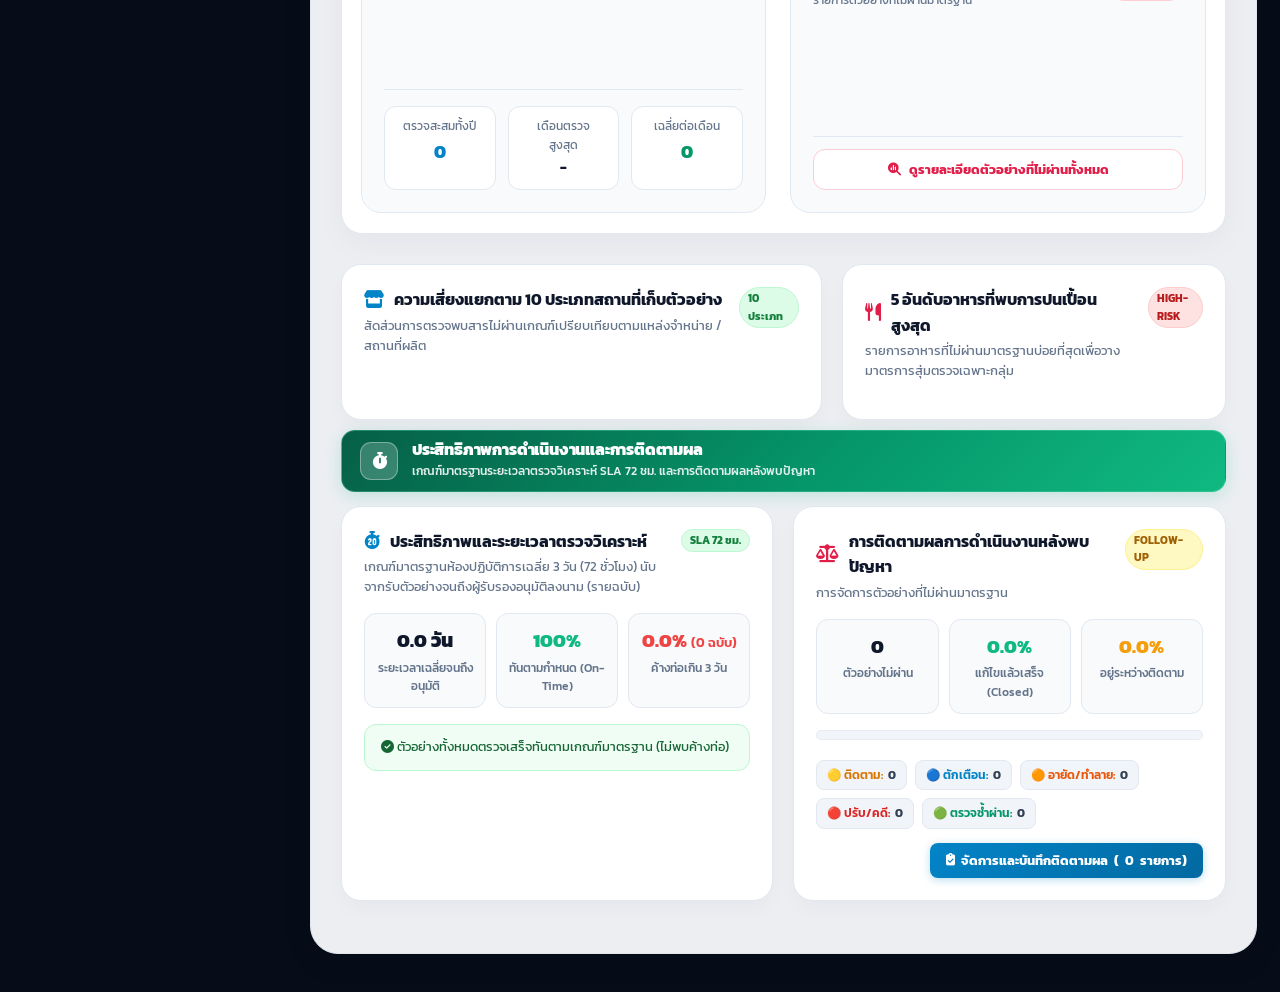
==== commit c62593a5: "fix(email): update base URL in provincial email report to mobismartapp.github.io" ====
--- a/index.html
+++ b/index.html
@@ -5179,6 +5179,6 @@
         </div>
     </div>
 
-    <script src="app_v85.js?v=1795763000000"></script>
+    <script src="app_v85.js?v=1795774000000"></script>
 </body>
 </html>
